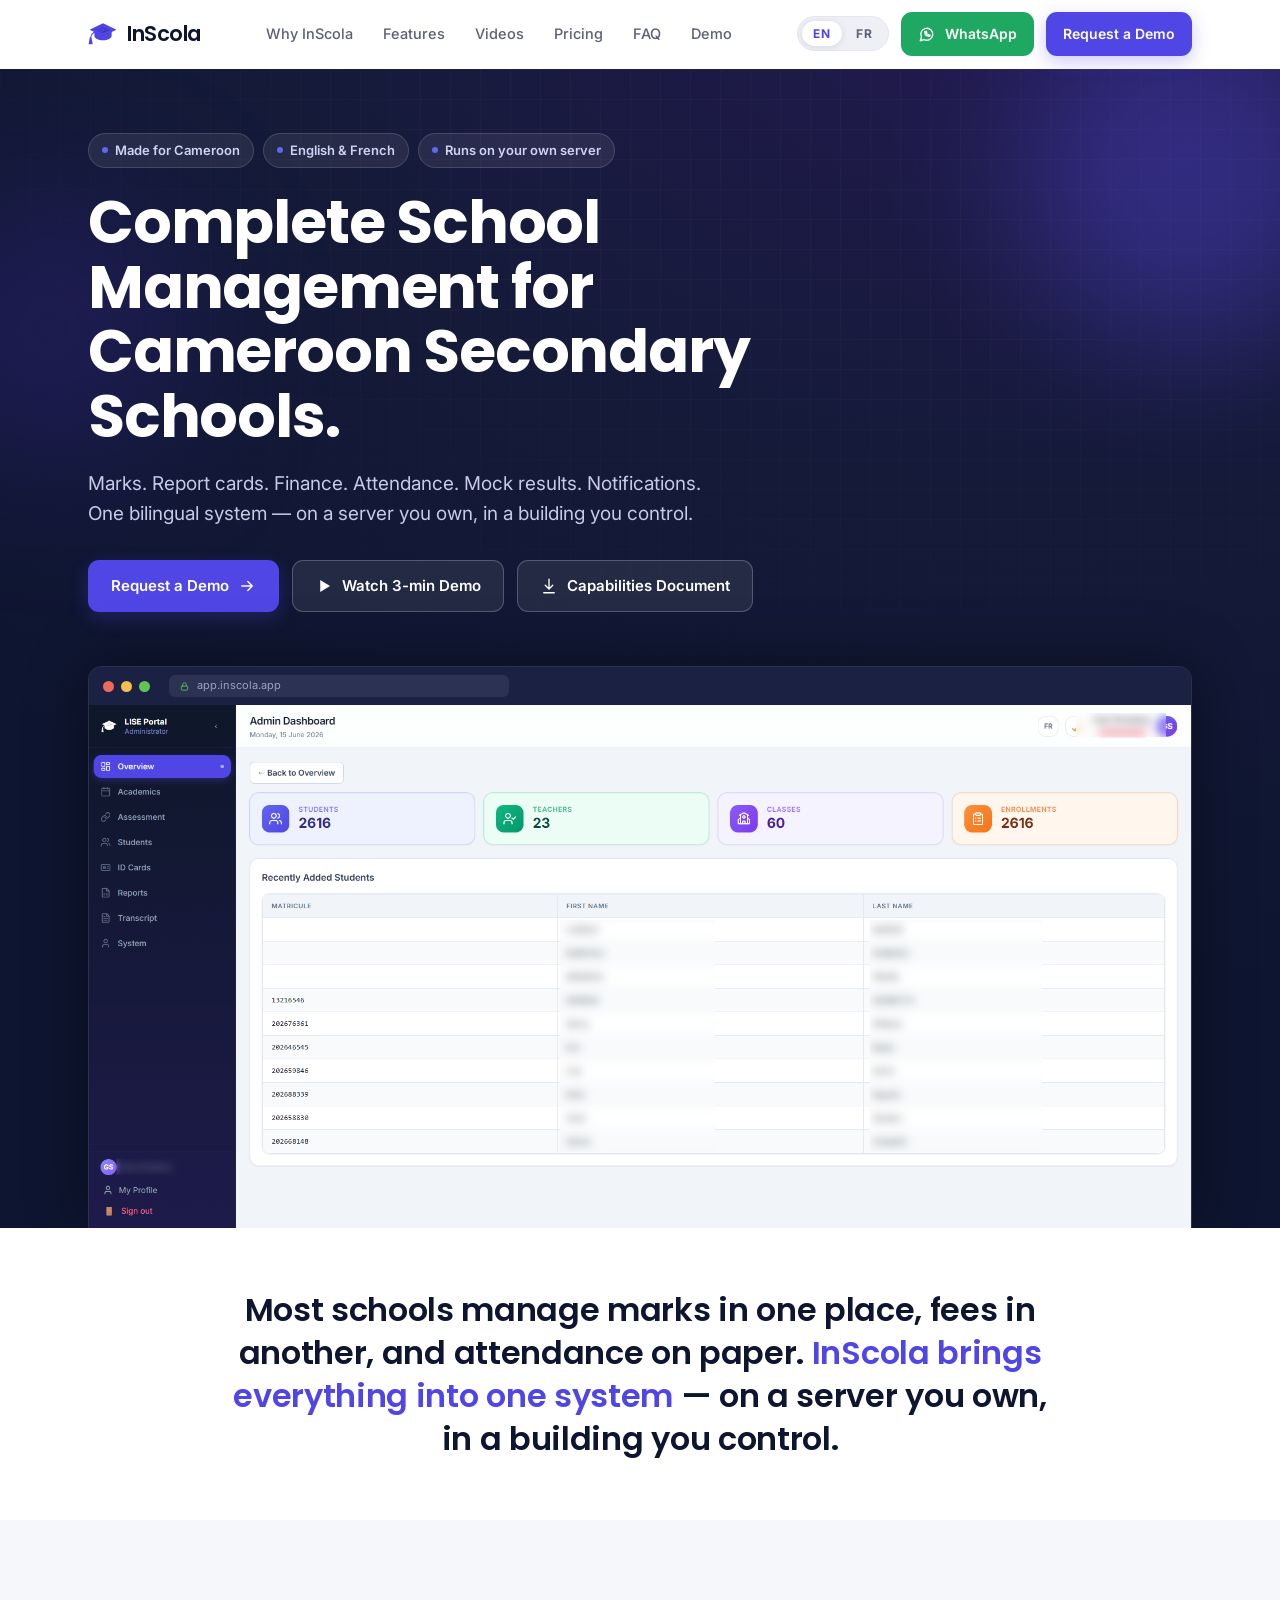
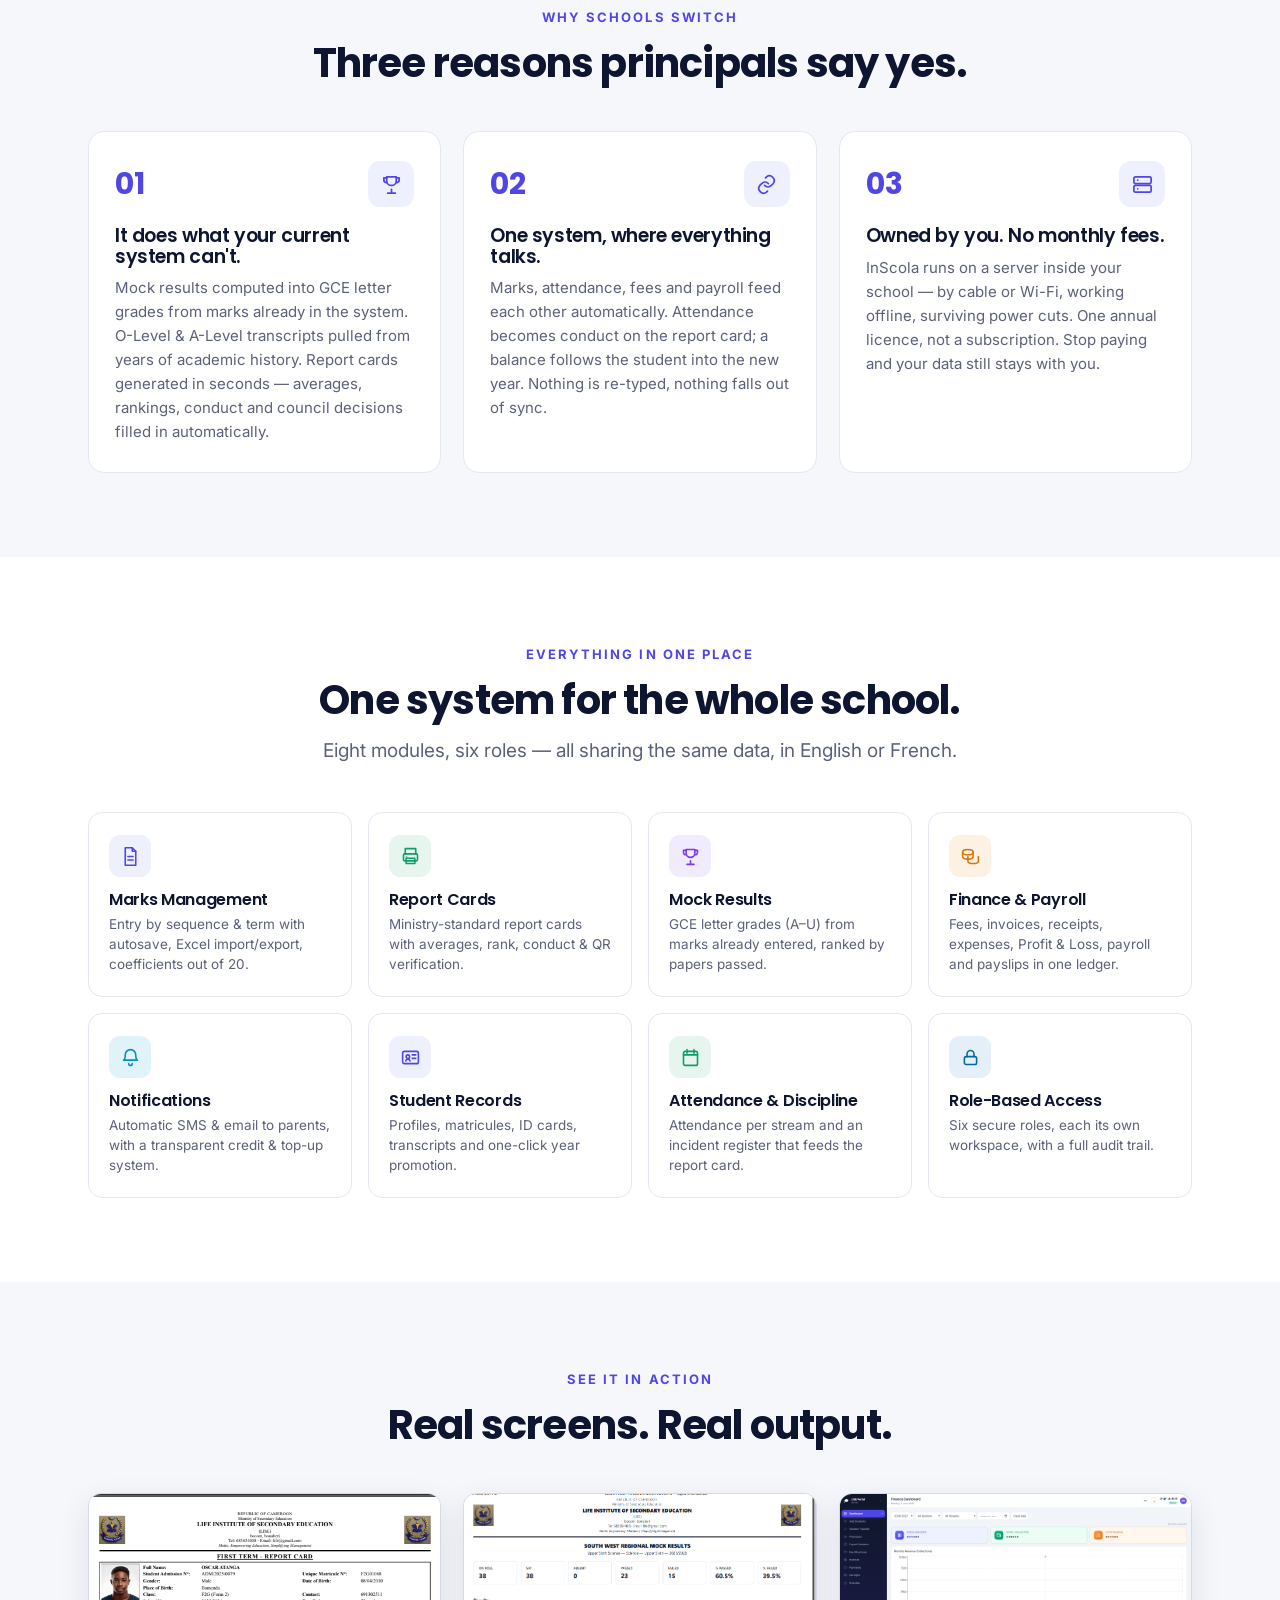
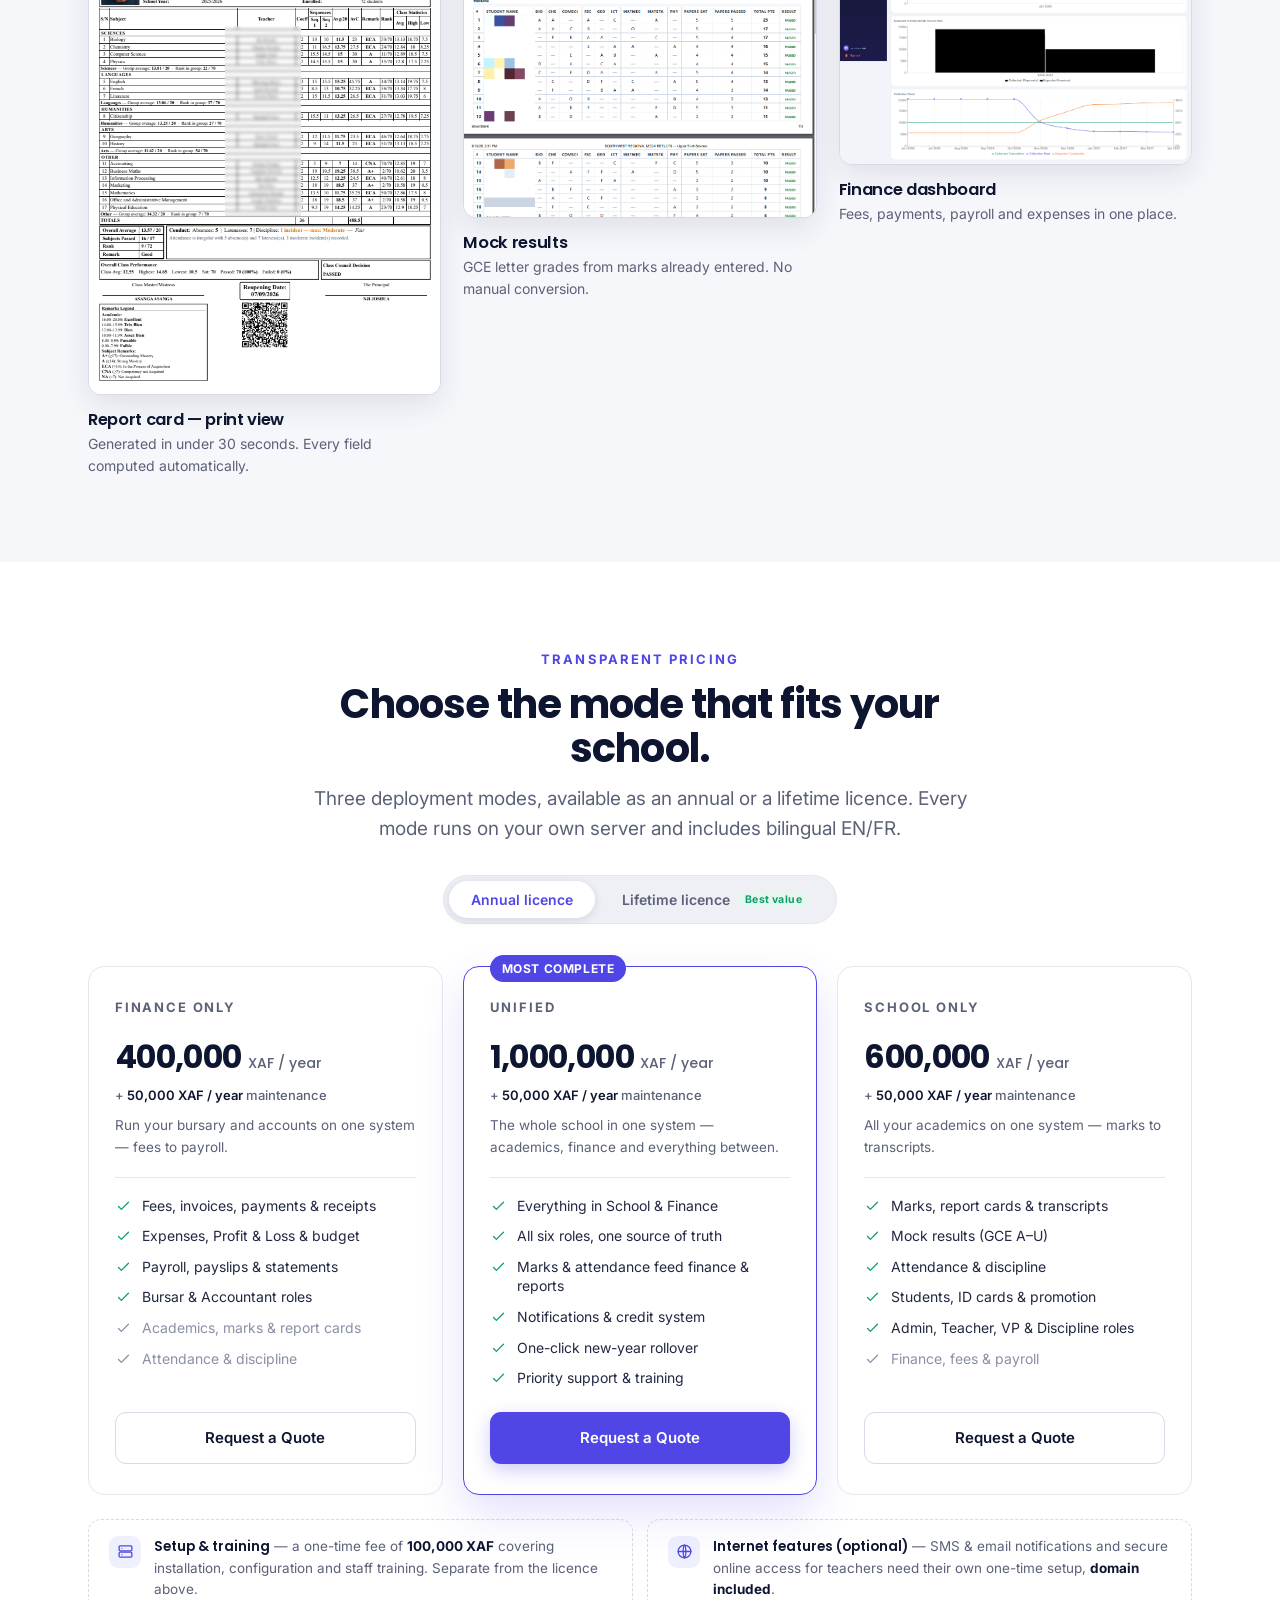
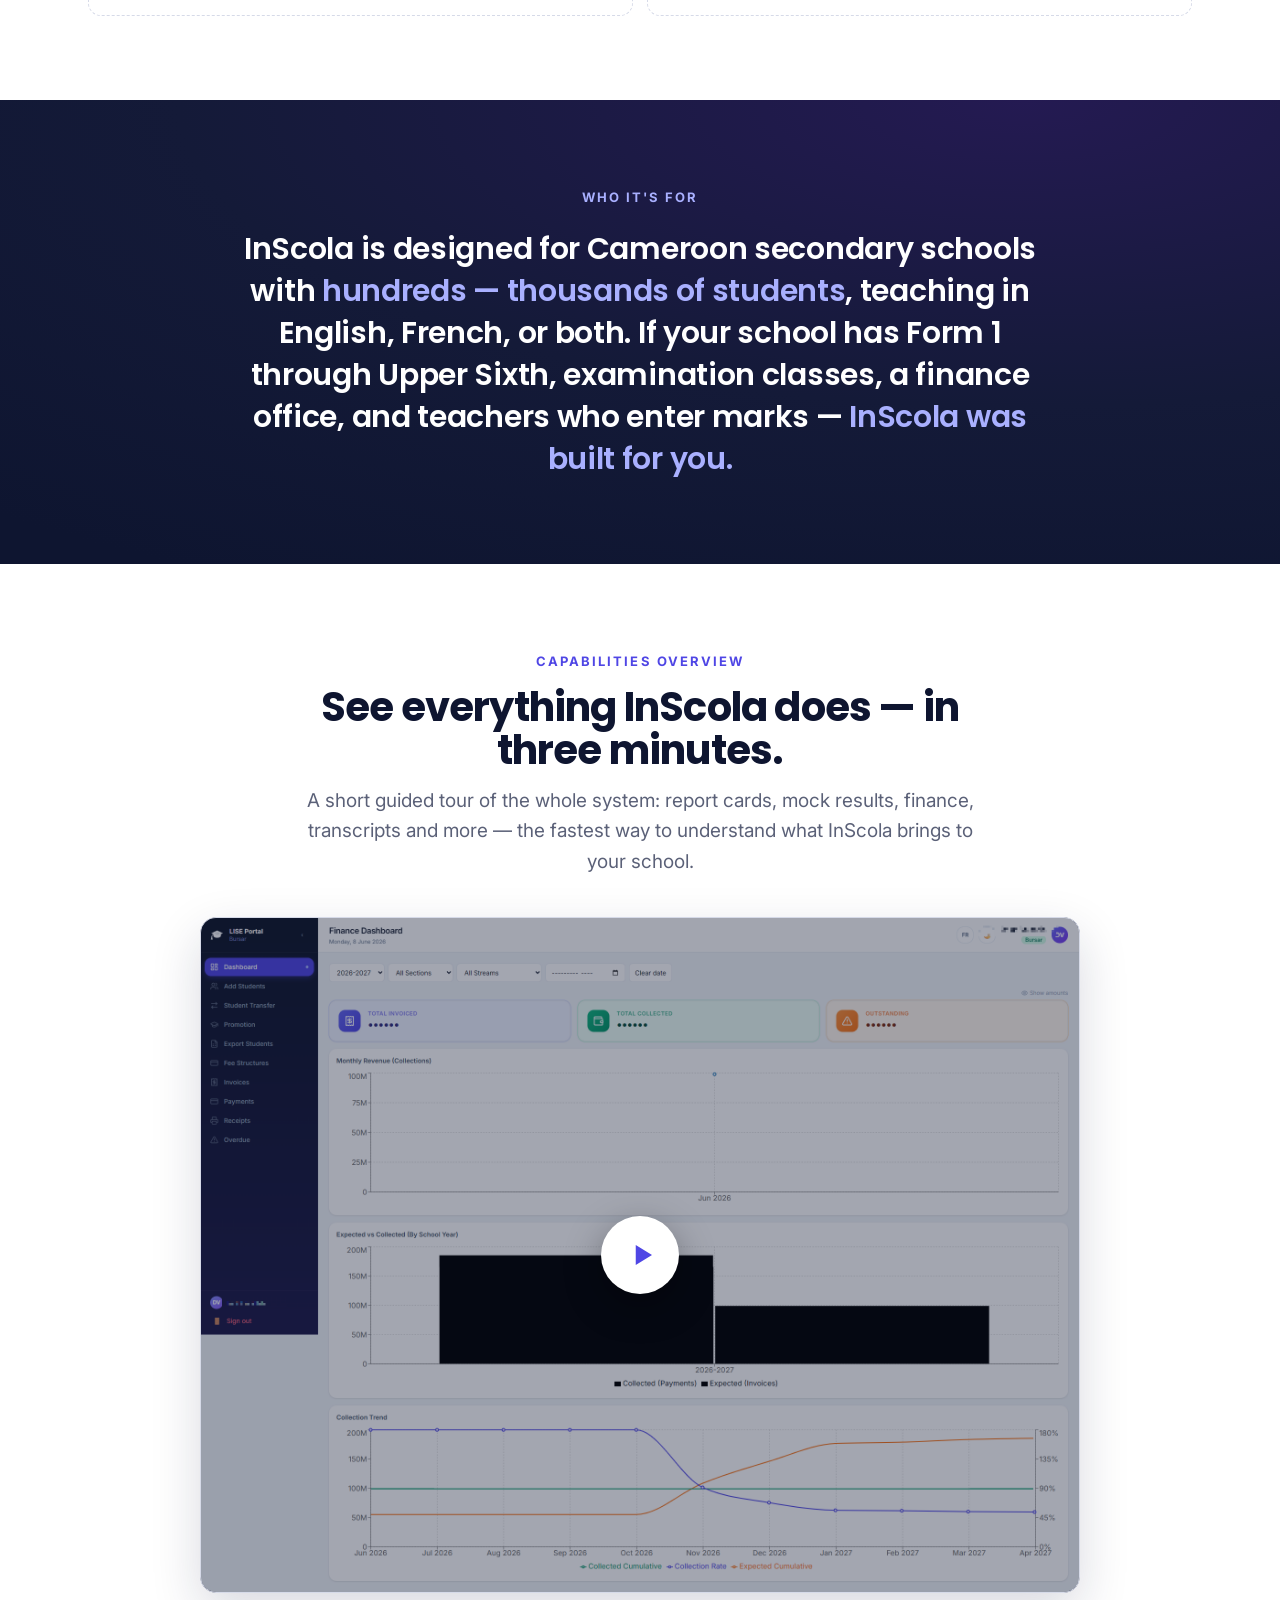
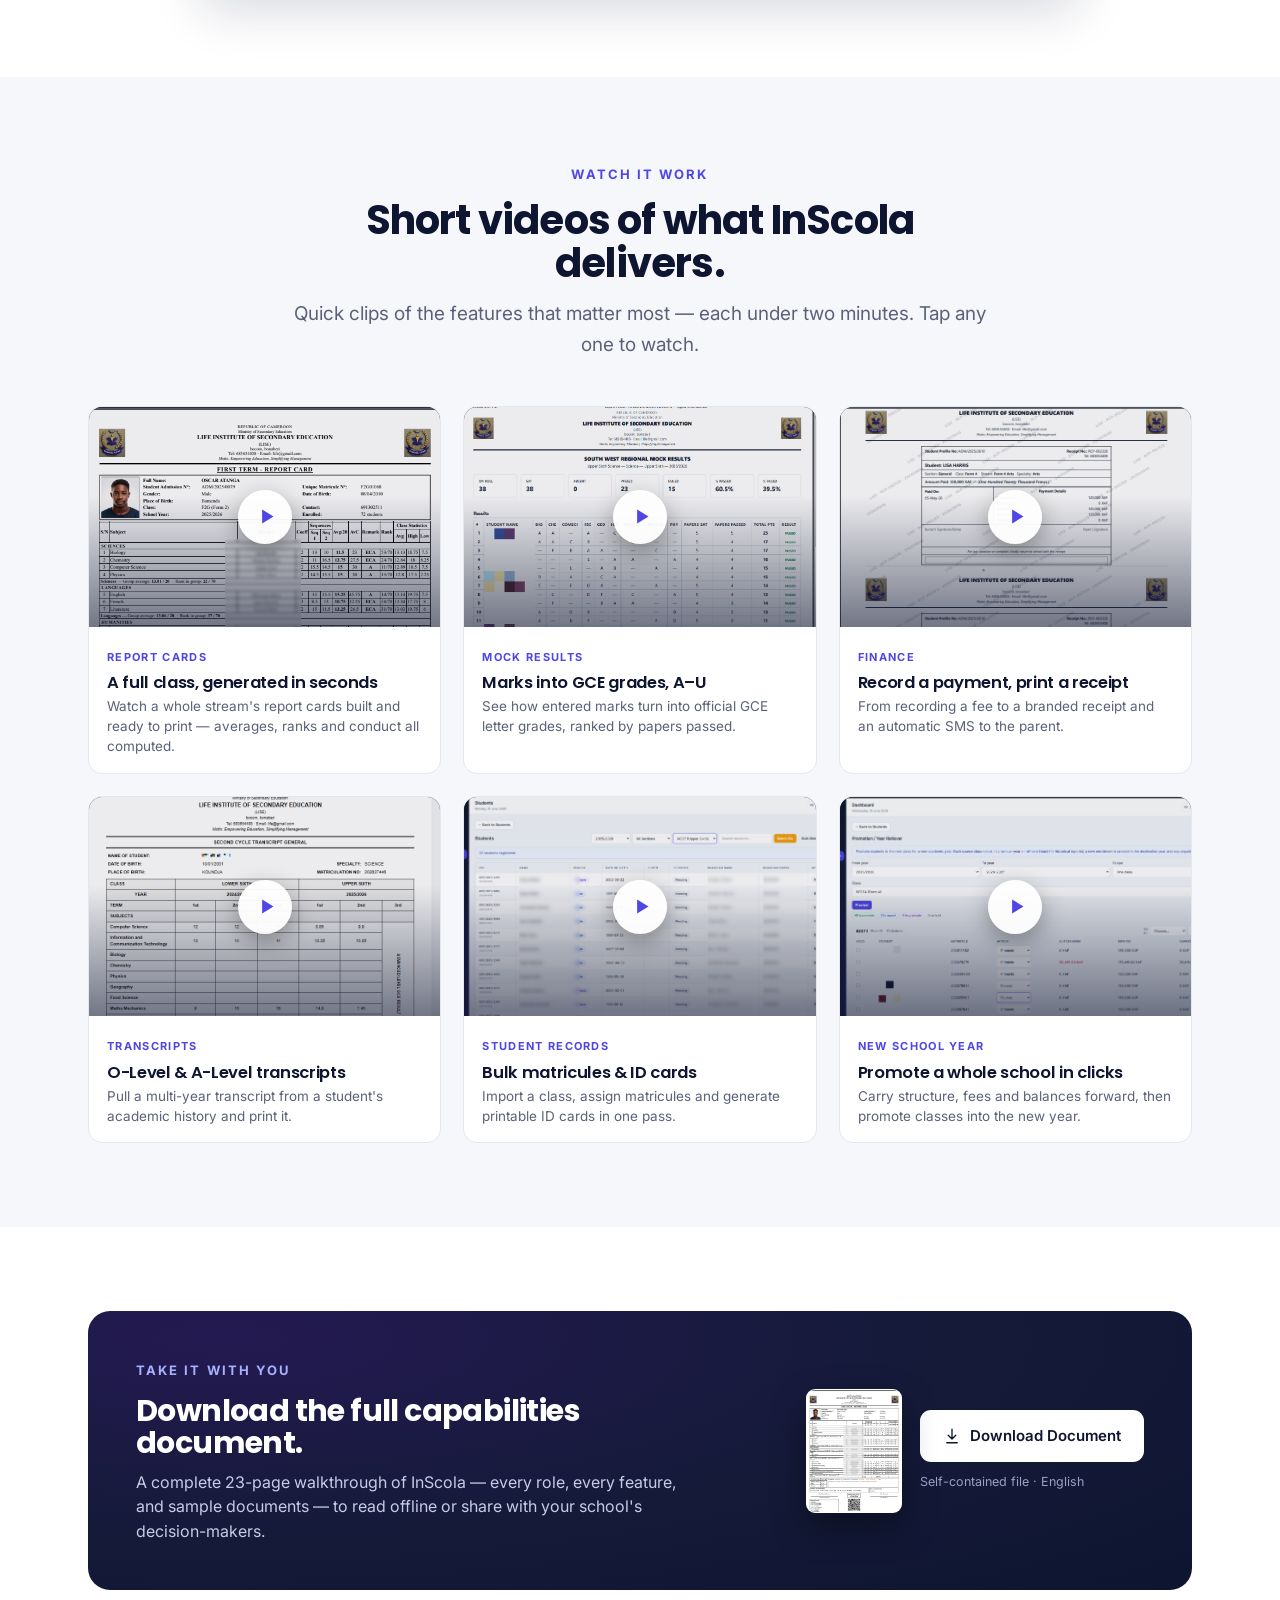
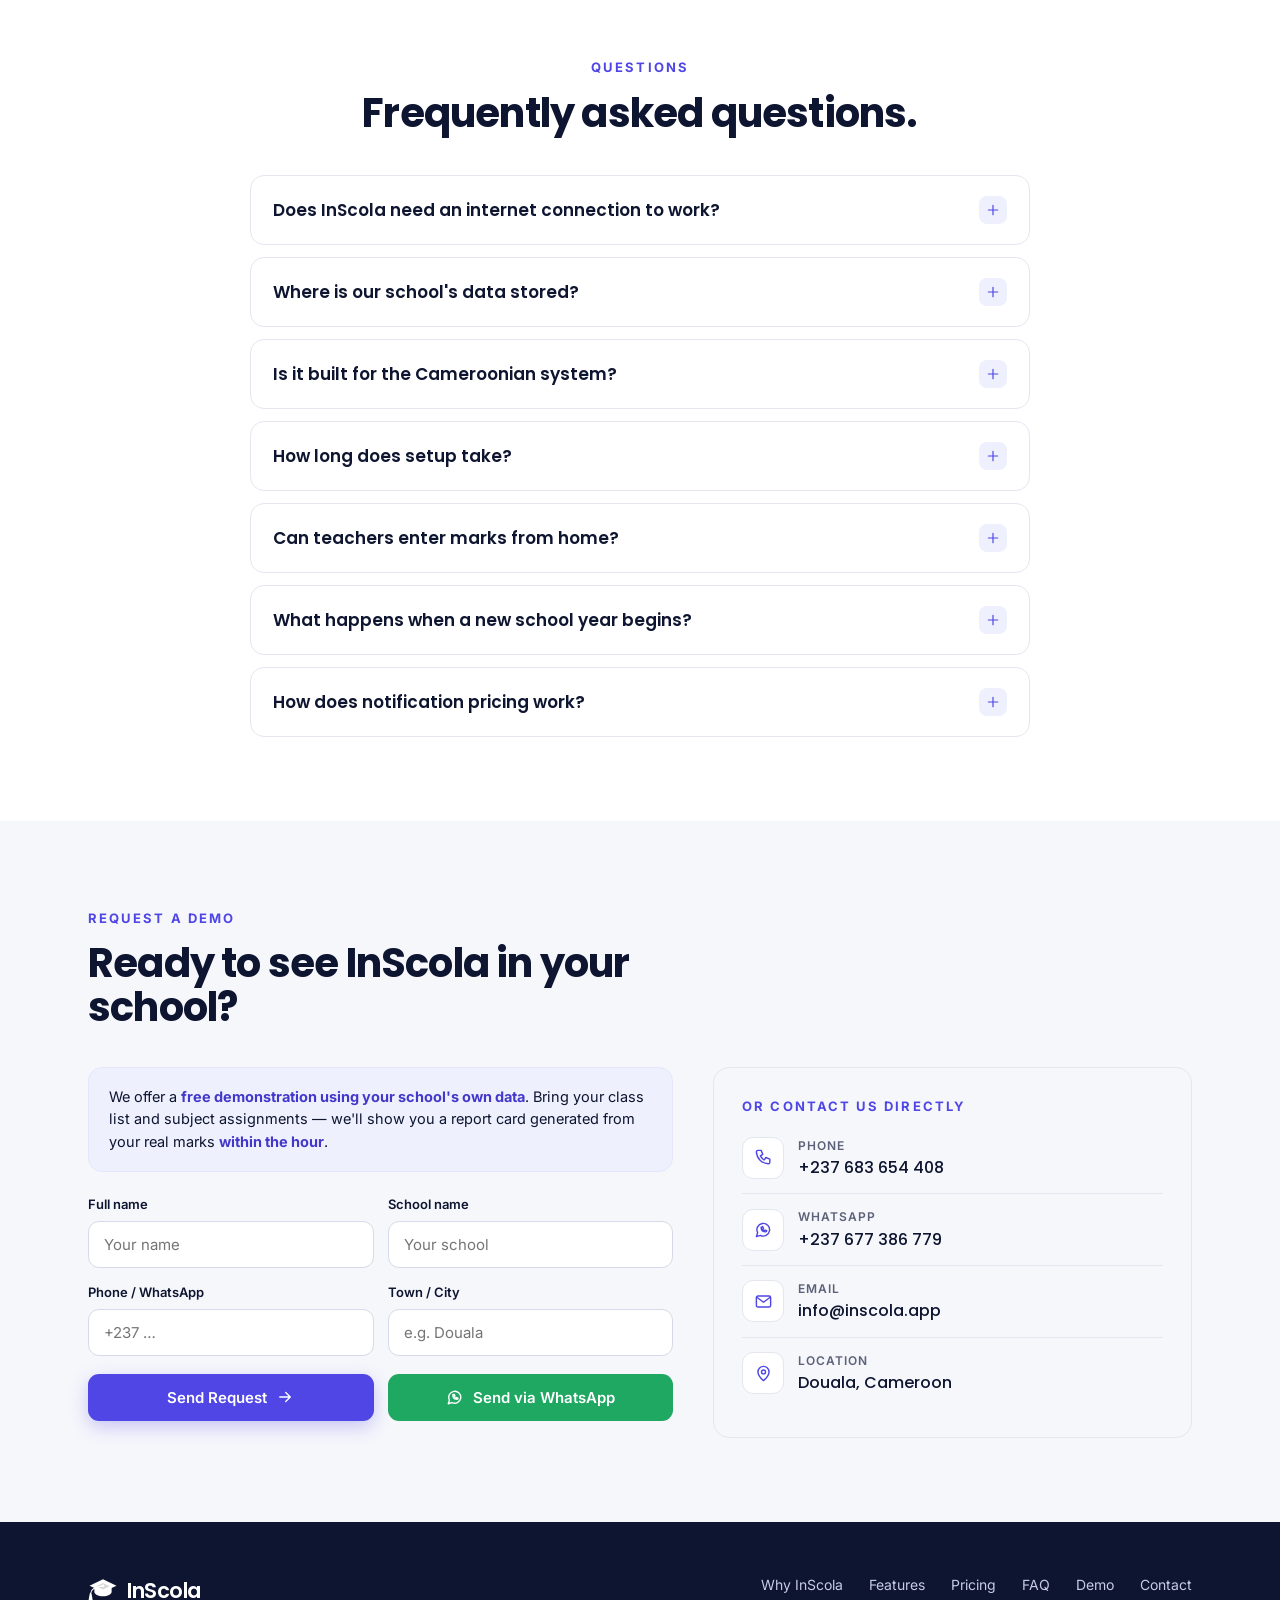
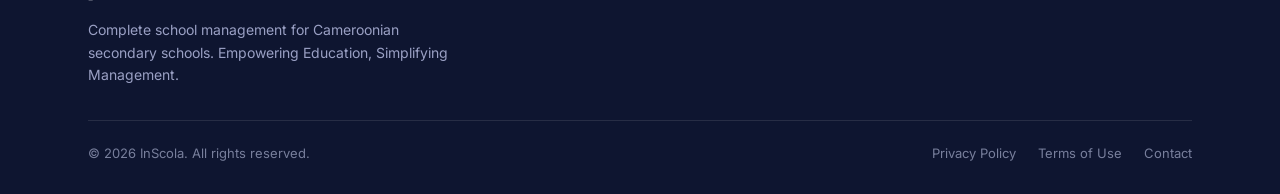
==== index.html @ 4e6aa99d "fix EN capabilities download link to match renamed PDF file Co-Authored-By: Claude Sonnet 4.6 <norep" ====
<!DOCTYPE html>
<html lang="en">
<head>
<meta charset="UTF-8">
<meta name="viewport" content="width=device-width, initial-scale=1.0">
<title>InScola — Complete School Management for Cameroon Secondary Schools</title>
<meta name="description" content="One bilingual system for marks, report cards, mock results, fees, payroll, attendance and parent notifications — running on your own server. Built for Cameroonian secondary schools.">
<link rel="icon" type="image/svg+xml" href="assets/inscola-icon-ink.svg">
<link rel="stylesheet" href="site.css">
</head>
<body>

<!-- icon symbols -->
<svg width="0" height="0" style="position:absolute" aria-hidden="true">
  <symbol id="cap" viewBox="116 46 160 122">
    <path d="M150 86 C150 86 168 98 196 98 C224 98 242 86 242 86 L242 116 C242 130 222 140 196 140 C170 140 150 130 150 116 Z" fill="currentColor"></path>
    <path d="M196 50 L268 84 L196 118 L124 84 Z" fill="currentColor"></path>
    <path d="M196 70 L232 87 L196 104 L160 87 Z" fill="#000" opacity=".15"></path>
    <circle cx="196" cy="84" r="7" fill="currentColor"></circle>
    <path d="M196 84 C150 96 132 100 130 126" fill="none" stroke="currentColor" stroke-width="6" stroke-linecap="round"></path>
    <circle cx="130" cy="130" r="6" fill="currentColor"></circle>
    <path d="M124 134 L136 134 L141 162 L119 162 Z" fill="currentColor"></path>
  </symbol>
  <g>
    <symbol id="i-doc" viewBox="0 0 24 24" fill="none" stroke="currentColor" stroke-width="1.8" stroke-linecap="round" stroke-linejoin="round"><path d="M6 2h8l4 4v16H6z"/><path d="M14 2v4h4"/><path d="M9 12h6M9 16h6"/></symbol>
    <symbol id="i-server" viewBox="0 0 24 24" fill="none" stroke="currentColor" stroke-width="1.8" stroke-linecap="round" stroke-linejoin="round"><rect x="3" y="4" width="18" height="7" rx="1.5"/><rect x="3" y="13" width="18" height="7" rx="1.5"/><path d="M7 7.5h.01M7 16.5h.01"/></symbol>
    <symbol id="i-shield" viewBox="0 0 24 24" fill="none" stroke="currentColor" stroke-width="1.8" stroke-linecap="round" stroke-linejoin="round"><path d="M12 3 5 6v6c0 4 3 6.5 7 9 4-2.5 7-5 7-9V6z"/><path d="M9 12l2 2 4-4"/></symbol>
    <symbol id="i-users" viewBox="0 0 24 24" fill="none" stroke="currentColor" stroke-width="1.8" stroke-linecap="round" stroke-linejoin="round"><circle cx="9" cy="8" r="3"/><path d="M3 20c0-3 2.5-5 6-5s6 2 6 5"/><path d="M16 6a3 3 0 0 1 0 6M21 20c0-2.5-1.5-4.2-4-4.8"/></symbol>
    <symbol id="i-chart" viewBox="0 0 24 24" fill="none" stroke="currentColor" stroke-width="1.8" stroke-linecap="round" stroke-linejoin="round"><path d="M4 20V4M4 20h16"/><rect x="7" y="11" width="3" height="6"/><rect x="12" y="7" width="3" height="10"/><rect x="17" y="13" width="3" height="4"/></symbol>
    <symbol id="i-coins" viewBox="0 0 24 24" fill="none" stroke="currentColor" stroke-width="1.8" stroke-linecap="round" stroke-linejoin="round"><ellipse cx="9" cy="7" rx="6" ry="3"/><path d="M3 7v5c0 1.7 2.7 3 6 3s6-1.3 6-3V7"/><path d="M9 12v5c0 1.7 2.7 3 6 3s6-1.3 6-3v-5"/></symbol>
    <symbol id="i-id" viewBox="0 0 24 24" fill="none" stroke="currentColor" stroke-width="1.8" stroke-linecap="round" stroke-linejoin="round"><rect x="3" y="5" width="18" height="14" rx="2"/><circle cx="9" cy="11" r="2"/><path d="M6.5 16c.5-1.5 1.5-2 2.5-2s2 .5 2.5 2M14 9h4M14 13h4"/></symbol>
    <symbol id="i-printer" viewBox="0 0 24 24" fill="none" stroke="currentColor" stroke-width="1.8" stroke-linecap="round" stroke-linejoin="round"><path d="M6 9V3h12v6"/><rect x="4" y="9" width="16" height="8" rx="1.5"/><rect x="7" y="14" width="10" height="6"/><path d="M7.5 12.5h.01"/></symbol>
    <symbol id="i-globe" viewBox="0 0 24 24" fill="none" stroke="currentColor" stroke-width="1.8" stroke-linecap="round" stroke-linejoin="round"><circle cx="12" cy="12" r="9"/><path d="M3 12h18M12 3c2.5 2.6 2.5 15.4 0 18M12 3c-2.5 2.6-2.5 15.4 0 18"/></symbol>
    <symbol id="i-check" viewBox="0 0 24 24" fill="none" stroke="currentColor" stroke-width="1.8" stroke-linecap="round" stroke-linejoin="round"><path d="M5 12l4 4L19 6"/></symbol>
    <symbol id="i-rank" viewBox="0 0 24 24" fill="none" stroke="currentColor" stroke-width="1.8" stroke-linecap="round" stroke-linejoin="round"><path d="M8 21h8M12 17v4"/><path d="M7 4h10v4a5 5 0 0 1-10 0z"/><path d="M7 5H4v2a3 3 0 0 0 3 3M17 5h3v2a3 3 0 0 1-3 3"/></symbol>
    <symbol id="i-link" viewBox="0 0 24 24" fill="none" stroke="currentColor" stroke-width="1.8" stroke-linecap="round" stroke-linejoin="round"><path d="M10 13a5 5 0 0 0 7 0l2-2a5 5 0 0 0-7-7l-1 1"/><path d="M14 11a5 5 0 0 0-7 0l-2 2a5 5 0 0 0 7 7l1-1"/></symbol>
    <symbol id="i-cal" viewBox="0 0 24 24" fill="none" stroke="currentColor" stroke-width="1.8" stroke-linecap="round" stroke-linejoin="round"><rect x="4" y="5" width="16" height="16" rx="2"/><path d="M4 9h16M8 3v4M16 3v4"/></symbol>
    <symbol id="i-bell" viewBox="0 0 24 24" fill="none" stroke="currentColor" stroke-width="1.8" stroke-linecap="round" stroke-linejoin="round"><path d="M6 9a6 6 0 0 1 12 0c0 5 2 6 2 6H4s2-1 2-6"/><path d="M10 19a2 2 0 0 0 4 0"/></symbol>
    <symbol id="i-lock" viewBox="0 0 24 24" fill="none" stroke="currentColor" stroke-width="1.8" stroke-linecap="round" stroke-linejoin="round"><rect x="5" y="11" width="14" height="9" rx="2"/><path d="M8 11V8a4 4 0 0 1 8 0v3"/></symbol>
    <symbol id="i-mail" viewBox="0 0 24 24" fill="none" stroke="currentColor" stroke-width="1.8" stroke-linecap="round" stroke-linejoin="round"><rect x="3" y="5" width="18" height="14" rx="2"/><path d="M4 7l8 6 8-6"/></symbol>
    <symbol id="i-phone" viewBox="0 0 24 24" fill="none" stroke="currentColor" stroke-width="1.8" stroke-linecap="round" stroke-linejoin="round"><path d="M5 3h4l2 5-3 2a12 12 0 0 0 5 5l2-3 5 2v4a2 2 0 0 1-2 2A16 16 0 0 1 3 5a2 2 0 0 1 2-2z"/></symbol>
    <symbol id="i-wa" viewBox="0 0 24 24" fill="none" stroke="currentColor" stroke-width="1.8" stroke-linecap="round" stroke-linejoin="round"><path d="M3 21l1.6-5A8 8 0 1 1 8 19.4z"/><path d="M9 9c0 4 2 6 6 6 .6 0 1-.8 1-1.4l-2-.9-1 1a5 5 0 0 1-2-2l1-1-.9-2C10.8 8 10 8.4 10 9"/></symbol>
    <symbol id="i-pin" viewBox="0 0 24 24" fill="none" stroke="currentColor" stroke-width="1.8" stroke-linecap="round" stroke-linejoin="round"><path d="M12 21s7-6 7-11a7 7 0 0 0-14 0c0 5 7 11 7 11z"/><circle cx="12" cy="10" r="2.5"/></symbol>
    <symbol id="i-play" viewBox="0 0 24 24"><path d="M7 4v16l13-8z" fill="currentColor" stroke="none"/></symbol>
    <symbol id="i-arrow" viewBox="0 0 24 24" fill="none" stroke="currentColor" stroke-width="1.8" stroke-linecap="round" stroke-linejoin="round"><path d="M5 12h14M13 6l6 6-6 6"/></symbol>
    <symbol id="i-plus" viewBox="0 0 24 24" fill="none" stroke="currentColor" stroke-width="1.8" stroke-linecap="round" stroke-linejoin="round"><path d="M12 5v14M5 12h14"/></symbol>
    <symbol id="i-dl" viewBox="0 0 24 24" fill="none" stroke="currentColor" stroke-width="1.8" stroke-linecap="round" stroke-linejoin="round"><path d="M12 3v12M7 11l5 5 5-5M5 21h14"/></symbol>
    <symbol id="i-wifi" viewBox="0 0 24 24" fill="none" stroke="currentColor" stroke-width="1.8" stroke-linecap="round" stroke-linejoin="round"><path d="M5 12a11 11 0 0 1 14 0M8.5 15.5a6 6 0 0 1 7 0M2 8.5a16 16 0 0 1 20 0"/><path d="M12 19h.01"/></symbol>
    <symbol id="i-refresh" viewBox="0 0 24 24" fill="none" stroke="currentColor" stroke-width="1.8" stroke-linecap="round" stroke-linejoin="round"><path d="M20 11a8 8 0 0 0-14-4l-2 2M4 13a8 8 0 0 0 14 4l2-2"/><path d="M4 5v4h4M20 19v-4h-4"/></symbol>
  </g>
</svg>

<!-- ============ HEADER ============ -->
<header class="hdr" id="hdr">
  <div class="wrap">
    <a class="brand" href="#top"><svg><use href="#cap"></use></svg><b>InScola</b></a>
    <nav class="nav">
      <a href="#benefits" data-i18n="nav.why">Why InScola</a>
      <a href="#features" data-i18n="nav.features">Features</a>
      <a href="#deliverables" data-i18n="nav.videos">Videos</a>
      <a href="#pricing" data-i18n="nav.pricing">Pricing</a>
      <a href="#faq" data-i18n="nav.faq">FAQ</a>
      <a href="#demo" data-i18n="nav.demo">Demo</a>
    </nav>
    <div class="hdr-cta">
      <div class="lang-sw">
        <button type="button" data-lang="en" class="active">EN</button>
        <button type="button" data-lang="fr">FR</button>
      </div>
      <a class="btn btn-wa btn-sm" href="https://wa.me/237677386779" target="_blank" rel="noopener" data-field="whatsapp-link"><svg><use href="#i-wa"></use></svg><span data-i18n="hdr.wa">WhatsApp</span></a>
      <a class="btn btn-primary btn-sm" href="#contact" data-i18n="hdr.demo">Request a Demo</a>
    </div>
  </div>
</header>

<!-- ============ HERO ============ -->
<section class="hero" id="top">
  <div class="hero-bg"></div>
  <div class="hero-tex"></div>
  <div class="glow" style="width:340px;height:340px;background:#5b4ff0;opacity:.34;right:-80px;top:-60px;"></div>
  <div class="glow" style="width:280px;height:280px;background:#2a2170;opacity:.5;left:-90px;top:120px;"></div>
  <div class="wrap">
    <div class="hero-copy reveal">
      <div class="pills" style="margin-bottom:22px;">
        <span class="pill"><span class="dot"></span><span data-i18n="hero.pill1">Made for Cameroon</span></span>
        <span class="pill"><span class="dot"></span><span data-i18n="hero.pill2">English &amp; French</span></span>
        <span class="pill"><span class="dot"></span><span data-i18n="hero.pill3">Runs on your own server</span></span>
      </div>
      <h1 class="h-hero" style="color:#fff;" data-i18n="hero.h1">Complete School Management for Cameroon Secondary Schools.</h1>
      <p class="lead light" style="margin-top:20px;max-width:620px;" data-i18n="hero.lead">Marks. Report cards. Finance. Attendance. Mock results. Notifications. One bilingual system — on a server you own, in a building you control.</p>
      <div class="hero-actions" style="margin-top:30px;">
        <a class="btn btn-primary" href="#contact"><span data-i18n="hero.cta_demo">Request a Demo</span><svg><use href="#i-arrow"></use></svg></a>
        <a class="btn btn-ghost" href="#demo"><svg><use href="#i-play"></use></svg><span data-i18n="hero.cta_watch">Watch 3-min Demo</span></a>
        <a id="hero-dl-btn" class="btn btn-ghost" href="downloads/InscolaCapabilities.pdf" download="InscolaCapabilities.pdf"><svg><use href="#i-dl"></use></svg><span data-i18n="hero.cta_dl">Capabilities Document</span></a>
      </div>
    </div>
    <div class="browser reveal" style="margin-top:54px;">
      <div class="browser__bar"><i></i><i></i><i></i>
        <div class="browser__url"><svg style="color:#61c454"><use href="#i-lock"></use></svg>app.inscola.app</div>
      </div>
      <img src="shots/admin-dashboard.png" alt="InScola admin dashboard">
    </div>
  </div>
</section>

<!-- ============ PROBLEM ============ -->
<section class="sec-sm">
  <div class="wrap center">
    <p class="problem reveal mx-auto" style="max-width:840px;" data-i18n-html="prob">Most schools manage marks in one place, fees in another, and attendance on paper. <em>InScola brings everything into one system</em> — on a server you own, in a building you control.</p>
  </div>
</section>

<!-- ============ BENEFITS ============ -->
<section class="sec bg-soft" id="benefits">
  <div class="wrap">
    <div class="center reveal" style="max-width:680px;margin:0 auto 46px;">
      <span class="eyebrow" data-i18n="ben.eyebrow">Why schools switch</span>
      <h2 class="h2" style="margin-top:12px;" data-i18n="ben.h2">Three reasons principals say yes.</h2>
    </div>
    <div class="benefits">
      <div class="bcard reveal">
        <div class="top"><span class="num">01</span><span class="ic"><svg><use href="#i-rank"></use></svg></span></div>
        <h3 data-i18n="ben.1.h3">It does what your current system can't.</h3>
        <p data-i18n="ben.1.p">Mock results computed into GCE letter grades from marks already in the system. O-Level &amp; A-Level transcripts pulled from years of academic history. Report cards generated in seconds — averages, rankings, conduct and council decisions filled in automatically.</p>
      </div>
      <div class="bcard reveal">
        <div class="top"><span class="num">02</span><span class="ic"><svg><use href="#i-link"></use></svg></span></div>
        <h3 data-i18n="ben.2.h3">One system, where everything talks.</h3>
        <p data-i18n="ben.2.p">Marks, attendance, fees and payroll feed each other automatically. Attendance becomes conduct on the report card; a balance follows the student into the new year. Nothing is re-typed, nothing falls out of sync.</p>
      </div>
      <div class="bcard reveal">
        <div class="top"><span class="num">03</span><span class="ic"><svg><use href="#i-server"></use></svg></span></div>
        <h3 data-i18n="ben.3.h3">Owned by you. No monthly fees.</h3>
        <p data-i18n="ben.3.p">InScola runs on a server inside your school — by cable or Wi-Fi, working offline, surviving power cuts. One annual licence, not a subscription. Stop paying and your data still stays with you.</p>
      </div>
    </div>
  </div>
</section>

<!-- ============ FEATURES ============ -->
<section class="sec" id="features">
  <div class="wrap">
    <div class="center reveal" style="max-width:680px;margin:0 auto 46px;">
      <span class="eyebrow" data-i18n="feat.eyebrow">Everything in one place</span>
      <h2 class="h2" style="margin-top:12px;" data-i18n="feat.h2">One system for the whole school.</h2>
      <p class="lead" style="margin-top:14px;" data-i18n="feat.lead">Eight modules, six roles — all sharing the same data, in English or French.</p>
    </div>
    <div class="fgrid">
      <div class="fcard reveal"><div class="ic bg-indigo t-indigo"><svg><use href="#i-doc"></use></svg></div><h4 data-i18n="feat.1.h4">Marks Management</h4><p data-i18n="feat.1.p">Entry by sequence &amp; term with autosave, Excel import/export, coefficients out of 20.</p></div>
      <div class="fcard reveal"><div class="ic bg-emerald t-emerald"><svg><use href="#i-printer"></use></svg></div><h4 data-i18n="feat.2.h4">Report Cards</h4><p data-i18n="feat.2.p">Ministry-standard report cards with averages, rank, conduct &amp; QR verification.</p></div>
      <div class="fcard reveal"><div class="ic bg-violet t-violet"><svg><use href="#i-rank"></use></svg></div><h4 data-i18n="feat.3.h4">Mock Results</h4><p data-i18n="feat.3.p">GCE letter grades (A–U) from marks already entered, ranked by papers passed.</p></div>
      <div class="fcard reveal"><div class="ic bg-amber t-amber"><svg><use href="#i-coins"></use></svg></div><h4 data-i18n="feat.4.h4">Finance &amp; Payroll</h4><p data-i18n="feat.4.p">Fees, invoices, receipts, expenses, Profit &amp; Loss, payroll and payslips in one ledger.</p></div>
      <div class="fcard reveal"><div class="ic bg-disc t-disc"><svg><use href="#i-bell"></use></svg></div><h4 data-i18n="feat.5.h4">Notifications</h4><p data-i18n="feat.5.p">Automatic SMS &amp; email to parents, with a transparent credit &amp; top-up system.</p></div>
      <div class="fcard reveal"><div class="ic bg-indigo t-indigo"><svg><use href="#i-id"></use></svg></div><h4 data-i18n="feat.6.h4">Student Records</h4><p data-i18n="feat.6.p">Profiles, matricules, ID cards, transcripts and one-click year promotion.</p></div>
      <div class="fcard reveal"><div class="ic bg-emerald t-emerald"><svg><use href="#i-cal"></use></svg></div><h4 data-i18n="feat.7.h4">Attendance &amp; Discipline</h4><p data-i18n="feat.7.p">Attendance per stream and an incident register that feeds the report card.</p></div>
      <div class="fcard reveal"><div class="ic bg-acct t-acct"><svg><use href="#i-lock"></use></svg></div><h4 data-i18n="feat.8.h4">Role-Based Access</h4><p data-i18n="feat.8.p">Six secure roles, each its own workspace, with a full audit trail.</p></div>
    </div>
  </div>
</section>

<!-- ============ SCREENSHOTS ============ -->
<section class="sec bg-soft">
  <div class="wrap">
    <div class="center reveal" style="max-width:680px;margin:0 auto 46px;">
      <span class="eyebrow" data-i18n="shot.eyebrow">See it in action</span>
      <h2 class="h2" style="margin-top:12px;" data-i18n="shot.h2">Real screens. Real output.</h2>
    </div>
    <div class="shotrow">
      <div class="shotcard reveal">
        <div class="frame docshot"><img src="shots/sample-report-card.png" alt="Generated report card"></div>
        <h4 data-i18n="shot.1.h4">Report card — print view</h4>
        <p data-i18n="shot.1.p">Generated in under 30 seconds. Every field computed automatically.</p>
      </div>
      <div class="shotcard reveal">
        <div class="frame"><img src="shots/admin-mock-results.png" alt="Mock results"></div>
        <h4 data-i18n="shot.2.h4">Mock results</h4>
        <p data-i18n="shot.2.p">GCE letter grades from marks already entered. No manual conversion.</p>
      </div>
      <div class="shotcard reveal">
        <div class="frame"><img src="shots/finance-dashboard.png" alt="Finance dashboard"></div>
        <h4 data-i18n="shot.3.h4">Finance dashboard</h4>
        <p data-i18n="shot.3.p">Fees, payments, payroll and expenses in one place.</p>
      </div>
    </div>
  </div>
</section>

<!-- ============ PRICING ============ -->
<section class="sec" id="pricing">
  <div class="wrap">
    <div class="center reveal" style="max-width:680px;margin:0 auto 30px;">
      <span class="eyebrow" data-i18n="price.eyebrow">Transparent pricing</span>
      <h2 class="h2" style="margin-top:12px;" data-i18n="price.h2">Choose the mode that fits your school.</h2>
      <p class="lead" style="margin-top:14px;" data-i18n="price.lead">Three deployment modes, available as an annual or a lifetime licence. Every mode runs on your own server and includes bilingual EN/FR.</p>
    </div>
    <div class="center reveal" style="margin-bottom:42px;">
      <div class="billing" id="billing" role="tablist">
        <button type="button" data-mode="annual" class="active"><span data-i18n="price.annual">Annual licence</span></button>
        <button type="button" data-mode="life"><span data-i18n="price.life">Lifetime licence</span> <span class="save" data-i18n="price.save">Best value</span></button>
      </div>
    </div>
    <div class="prices">
      <div class="price reveal">
        <span class="pname" data-i18n="plan.fo.name">Finance Only</span>
        <div class="amt" data-annual="400,000" data-life="2,000,000"><span class="num">400,000</span> <span class="per" data-i18n="price.per_year">XAF / year</span></div>
        <div class="maint" data-i18n-html="plan.fo.maint">+ <b>50,000 XAF / year</b> maintenance</div>
        <p class="pdesc" style="margin-top:10px;" data-i18n="plan.fo.desc">Run your bursary and accounts on one system — fees to payroll.</p>
        <ul>
          <li><svg><use href="#i-check"></use></svg><span data-i18n="plan.fo.li1">Fees, invoices, payments &amp; receipts</span></li>
          <li><svg><use href="#i-check"></use></svg><span data-i18n="plan.fo.li2">Expenses, Profit &amp; Loss &amp; budget</span></li>
          <li><svg><use href="#i-check"></use></svg><span data-i18n="plan.fo.li3">Payroll, payslips &amp; statements</span></li>
          <li><svg><use href="#i-check"></use></svg><span data-i18n="plan.fo.li4">Bursar &amp; Accountant roles</span></li>
          <li class="off"><svg><use href="#i-check"></use></svg><span data-i18n="plan.fo.li5">Academics, marks &amp; report cards</span></li>
          <li class="off"><svg><use href="#i-check"></use></svg><span data-i18n="plan.fo.li6">Attendance &amp; discipline</span></li>
        </ul>
        <a class="btn btn-light" href="#contact" data-i18n="plan.fo.cta">Request a Quote</a>
      </div>
      <div class="price feat reveal">
        <span class="tag" data-i18n="plan.un.tag">Most complete</span>
        <span class="pname" data-i18n="plan.un.name">Unified</span>
        <div class="amt" data-annual="1,000,000" data-life="5,000,000"><span class="num">1,000,000</span> <span class="per" data-i18n="price.per_year">XAF / year</span></div>
        <div class="maint" data-i18n-html="plan.un.maint">+ <b>50,000 XAF / year</b> maintenance</div>
        <p class="pdesc" style="margin-top:10px;" data-i18n="plan.un.desc">The whole school in one system — academics, finance and everything between.</p>
        <ul>
          <li><svg><use href="#i-check"></use></svg><span data-i18n="plan.un.li1">Everything in School &amp; Finance</span></li>
          <li><svg><use href="#i-check"></use></svg><span data-i18n="plan.un.li2">All six roles, one source of truth</span></li>
          <li><svg><use href="#i-check"></use></svg><span data-i18n="plan.un.li3">Marks &amp; attendance feed finance &amp; reports</span></li>
          <li><svg><use href="#i-check"></use></svg><span data-i18n="plan.un.li4">Notifications &amp; credit system</span></li>
          <li><svg><use href="#i-check"></use></svg><span data-i18n="plan.un.li5">One-click new-year rollover</span></li>
          <li><svg><use href="#i-check"></use></svg><span data-i18n="plan.un.li6">Priority support &amp; training</span></li>
        </ul>
        <a class="btn btn-primary" href="#contact" data-i18n="plan.un.cta">Request a Quote</a>
      </div>
      <div class="price reveal">
        <span class="pname" data-i18n="plan.so.name">School Only</span>
        <div class="amt" data-annual="600,000" data-life="3,000,000"><span class="num">600,000</span> <span class="per" data-i18n="price.per_year">XAF / year</span></div>
        <div class="maint" data-i18n-html="plan.so.maint">+ <b>50,000 XAF / year</b> maintenance</div>
        <p class="pdesc" style="margin-top:10px;" data-i18n="plan.so.desc">All your academics on one system — marks to transcripts.</p>
        <ul>
          <li><svg><use href="#i-check"></use></svg><span data-i18n="plan.so.li1">Marks, report cards &amp; transcripts</span></li>
          <li><svg><use href="#i-check"></use></svg><span data-i18n="plan.so.li2">Mock results (GCE A–U)</span></li>
          <li><svg><use href="#i-check"></use></svg><span data-i18n="plan.so.li3">Attendance &amp; discipline</span></li>
          <li><svg><use href="#i-check"></use></svg><span data-i18n="plan.so.li4">Students, ID cards &amp; promotion</span></li>
          <li><svg><use href="#i-check"></use></svg><span data-i18n="plan.so.li5">Admin, Teacher, VP &amp; Discipline roles</span></li>
          <li class="off"><svg><use href="#i-check"></use></svg><span data-i18n="plan.so.li6">Finance, fees &amp; payroll</span></li>
        </ul>
        <a class="btn btn-light" href="#contact" data-i18n="plan.so.cta">Request a Quote</a>
      </div>
    </div>
    <div class="setup-grid reveal">
      <div class="setup-item">
        <span class="si-ic"><svg><use href="#i-server"></use></svg></span>
        <div data-i18n-html="setup.1"><b>Setup &amp; training</b> — a one-time fee of <strong>100,000 XAF</strong> covering installation, configuration and staff training. Separate from the licence above.</div>
      </div>
      <div class="setup-item">
        <span class="si-ic"><svg><use href="#i-globe"></use></svg></span>
        <div data-i18n-html="setup.2"><b>Internet features (optional)</b> — SMS &amp; email notifications and secure online access for teachers need their own one-time setup, <strong>domain included</strong>.</div>
      </div>
    </div>
  </div>
</section>

<!-- ============ WHO IT'S FOR ============ -->
<section class="sec bg-navy">
  <div class="wrap center">
    <div class="who mx-auto reveal">
      <span class="eyebrow light" data-i18n="who.eyebrow">Who it's for</span>
      <p class="big" style="margin-top:18px;" data-i18n-html="who.p">InScola is designed for Cameroon secondary schools with <em>hundreds — thousands of students</em>, teaching in English, French, or both. If your school has Form 1 through Upper Sixth, examination classes, a finance office, and teachers who enter marks — <em>InScola was built for you.</em></p>
    </div>
  </div>
</section>

<!-- ============ DEMO VIDEO ============ -->
<section class="sec" id="demo">
  <div class="wrap">
    <div class="center reveal" style="max-width:680px;margin:0 auto 40px;">
      <span class="eyebrow" data-i18n="demo.eyebrow">Capabilities overview</span>
      <h2 class="h2" style="margin-top:12px;" data-i18n="demo.h2">See everything InScola does — in three minutes.</h2>
      <p class="lead" style="margin-top:14px;" data-i18n="demo.lead">A short guided tour of the whole system: report cards, mock results, finance, transcripts and more — the fastest way to understand what InScola brings to your school.</p>
    </div>
    <div style="max-width:880px;margin:0 auto;">
      <div class="video reveal" id="videoLink" style="display:block;">
        <img src="shots/finance-dashboard.png" alt="InScola demo video">
        <div class="play">
          <span class="pbtn"><svg><use href="#i-play"></use></svg></span>
        </div>
      </div>
    </div>
  </div>
</section>

<!-- ============ DELIVERABLES / VIDEO GALLERY ============ -->
<section class="sec bg-soft" id="deliverables">
  <div class="wrap">
    <div class="center reveal" style="max-width:700px;margin:0 auto 46px;">
      <span class="eyebrow" data-i18n="vg.eyebrow">Watch it work</span>
      <h2 class="h2" style="margin-top:12px;" data-i18n="vg.h2">Short videos of what InScola delivers.</h2>
      <p class="lead" style="margin-top:14px;" data-i18n="vg.lead">Quick clips of the features that matter most — each under two minutes. Tap any one to watch.</p>
    </div>
    <div class="vgrid">
      <div class="vcard reveal" data-video="report-card">
        <span class="vthumb"><img src="shots/sample-report-card.png" alt="Generating a report card">
          <span class="pp"><span><svg><use href="#i-play"></use></svg></span></span></span>
        <span class="vbody"><span class="vtag" data-i18n="vg.1.tag">Report cards</span><h4 data-i18n="vg.1.h4">A full class, generated in seconds</h4><p data-i18n="vg.1.p">Watch a whole stream's report cards built and ready to print — averages, ranks and conduct all computed.</p></span>
      </div>
      <div class="vcard reveal" data-video="mock-results">
        <span class="vthumb"><img src="shots/admin-mock-results.png" alt="Computing GCE mock results">
          <span class="pp"><span><svg><use href="#i-play"></use></svg></span></span></span>
        <span class="vbody"><span class="vtag" data-i18n="vg.2.tag">Mock results</span><h4 data-i18n="vg.2.h4">Marks into GCE grades, A–U</h4><p data-i18n="vg.2.p">See how entered marks turn into official GCE letter grades, ranked by papers passed.</p></span>
      </div>
      <div class="vcard reveal" data-video="fees">
        <span class="vthumb"><img src="shots/bursar-receipts.png" alt="Recording a fee payment">
          <span class="pp"><span><svg><use href="#i-play"></use></svg></span></span></span>
        <span class="vbody"><span class="vtag" data-i18n="vg.3.tag">Finance</span><h4 data-i18n="vg.3.h4">Record a payment, print a receipt</h4><p data-i18n="vg.3.p">From recording a fee to a branded receipt and an automatic SMS to the parent.</p></span>
      </div>
      <div class="vcard reveal" data-video="transcripts">
        <span class="vthumb"><img src="shots/vp-transcript.png" alt="Producing a transcript">
          <span class="pp"><span><svg><use href="#i-play"></use></svg></span></span></span>
        <span class="vbody"><span class="vtag" data-i18n="vg.4.tag">Transcripts</span><h4 data-i18n="vg.4.h4">O-Level &amp; A-Level transcripts</h4><p data-i18n="vg.4.p">Pull a multi-year transcript from a student's academic history and print it.</p></span>
      </div>
      <div class="vcard reveal" data-video="id-cards">
        <span class="vthumb"><img src="shots/admin-students.png" alt="Generating ID cards">
          <span class="pp"><span><svg><use href="#i-play"></use></svg></span></span></span>
        <span class="vbody"><span class="vtag" data-i18n="vg.5.tag">Student records</span><h4 data-i18n="vg.5.h4">Bulk matricules &amp; ID cards</h4><p data-i18n="vg.5.p">Import a class, assign matricules and generate printable ID cards in one pass.</p></span>
      </div>
      <div class="vcard reveal" data-video="new-year">
        <span class="vthumb"><img src="shots/admin-promotion.png" alt="Rolling into a new school year">
          <span class="pp"><span><svg><use href="#i-play"></use></svg></span></span></span>
        <span class="vbody"><span class="vtag" data-i18n="vg.6.tag">New school year</span><h4 data-i18n="vg.6.h4">Promote a whole school in clicks</h4><p data-i18n="vg.6.p">Carry structure, fees and balances forward, then promote classes into the new year.</p></span>
      </div>
    </div>
  </div>
</section>

<!-- ============ DOWNLOAD + FAQ ============ -->
<section class="sec" id="faq">
  <div class="wrap">

    <!-- download band -->
    <div class="dl-band reveal" style="margin-bottom:64px;">
      <div class="dl-copy">
        <span class="eyebrow light" data-i18n="dl.eyebrow">Take it with you</span>
        <h3 style="margin-top:12px;" data-i18n="dl.h3">Download the full capabilities document.</h3>
        <p data-i18n="dl.p">A complete 23-page walkthrough of InScola — every role, every feature, and sample documents — to read offline or share with your school's decision-makers.</p>
      </div>
      <div class="dl-doc">
        <div class="dl-thumb"><img src="shots/sample-report-card.png" alt="Capabilities document"></div>
        <div class="dl-actions">
          <a id="dl-section-btn" class="btn btn-dl" href="downloads/InscolaCapabilities.pdf" download="InscolaCapabilities.pdf"><svg><use href="#i-dl"></use></svg><span data-i18n="dl.btn">Download Document</span></a>
          <span class="dl-meta" data-i18n="dl.meta">Self-contained file · English</span>
        </div>
      </div>
    </div>

    <!-- FAQ -->
    <div class="center reveal" style="max-width:680px;margin:0 auto 40px;">
      <span class="eyebrow" data-i18n="faq.eyebrow">Questions</span>
      <h2 class="h2" style="margin-top:12px;" data-i18n="faq.h2">Frequently asked questions.</h2>
    </div>
    <div class="faq">
      <div class="faq-item reveal">
        <button class="faq-q" type="button"><span data-i18n="faq.1.q">Does InScola need an internet connection to work?</span><span class="qi"><svg><use href="#i-plus"></use></svg></span></button>
        <div class="faq-a"><div class="faq-a-inner" data-i18n="faq.1.a">No. InScola runs on a server inside your school and works entirely offline over your local network — by cable or Wi-Fi. The internet is only needed to send SMS and email notifications to parents. A power cut won't stop it either, as long as the server is on a small UPS.</div></div>
      </div>
      <div class="faq-item reveal">
        <button class="faq-q" type="button"><span data-i18n="faq.2.q">Where is our school's data stored?</span><span class="qi"><svg><use href="#i-plus"></use></svg></span></button>
        <div class="faq-a"><div class="faq-a-inner" data-i18n="faq.2.a">On your own server, in your own building. Nothing is sent to a third-party cloud. You own the machine, the data, and the backups — and if you ever stop renewing your licence, your records stay exactly where they are.</div></div>
      </div>
      <div class="faq-item reveal">
        <button class="faq-q" type="button"><span data-i18n="faq.3.q">Is it built for the Cameroonian system?</span><span class="qi"><svg><use href="#i-plus"></use></svg></span></button>
        <div class="faq-a"><div class="faq-a-inner" data-i18n="faq.3.a">Yes — natively. Marks out of 20, sequences and terms, coefficient-weighted averages, conduct and class council decisions, Ministry-format report cards, GCE mock results (A–U), and O-Level &amp; A-Level transcripts are all built into the core. It works in both English and French.</div></div>
      </div>
      <div class="faq-item reveal">
        <button class="faq-q" type="button"><span data-i18n="faq.4.q">How long does setup take?</span><span class="qi"><svg><use href="#i-plus"></use></svg></span></button>
        <div class="faq-a"><div class="faq-a-inner" data-i18n="faq.4.a">Most schools are live within a few days — often before the next sequence. We install InScola on your server, import your student and staff lists from Excel, set up your structure and fees, and train your staff (usually a single day is enough).</div></div>
      </div>
      <div class="faq-item reveal">
        <button class="faq-q" type="button"><span data-i18n="faq.5.q">Can teachers enter marks from home?</span><span class="qi"><svg><use href="#i-plus"></use></svg></span></button>
        <div class="faq-a"><div class="faq-a-inner" data-i18n="faq.5.a">Optionally, yes. InScola is on-premise by default, but you can grant teachers secure online access to enter marks remotely — without exposing the rest of your school's data to the internet.</div></div>
      </div>
      <div class="faq-item reveal">
        <button class="faq-q" type="button"><span data-i18n="faq.6.q">What happens when a new school year begins?</span><span class="qi"><svg><use href="#i-plus"></use></svg></span></button>
        <div class="faq-a"><div class="faq-a-inner" data-i18n="faq.6.a">Your previous structure, settings and fee structures are copied into the new year — so you simply update what changed instead of starting from scratch. One-click promotion moves classes forward, carries unpaid balances with each student, and keeps last year's records intact.</div></div>
      </div>
      <div class="faq-item reveal">
        <button class="faq-q" type="button"><span data-i18n="faq.7.q">How does notification pricing work?</span><span class="qi"><svg><use href="#i-plus"></use></svg></span></button>
        <div class="faq-a"><div class="faq-a-inner" data-i18n="faq.7.a">SMS and email run on a transparent credit system. You can see exactly how many credits you've used and top up whenever you choose — no surprise bills and no hidden metering.</div></div>
      </div>
    </div>
  </div>
</section>

<!-- ============ CONTACT ============ -->
<section class="sec bg-soft" id="contact">
  <div class="wrap">
    <div class="reveal" style="max-width:640px;margin-bottom:38px;">
      <span class="eyebrow" data-i18n="con.eyebrow">Request a demo</span>
      <h2 class="h2" style="margin-top:12px;" data-i18n="con.h2">Ready to see InScola in your school?</h2>
    </div>
    <div class="contact-grid">
      <div class="reveal">
        <div class="promise" style="margin-bottom:22px;" data-i18n-html="con.promise">
          We offer a <b>free demonstration using your school's own data</b>. Bring your class list and subject assignments — we'll show you a report card generated from your real marks <b>within the hour</b>.
        </div>
        <form class="form" id="contactForm" action="https://formspree.io/f/mojzrnvz" method="POST">
          <div class="frow">
            <div class="field"><label for="n" data-i18n="con.fn">Full name</label><input id="n" name="name" required placeholder="Your name" data-i18n-ph="con.fn.ph"></div>
            <div class="field"><label for="s" data-i18n="con.sn">School name</label><input id="s" name="school" required placeholder="Your school" data-i18n-ph="con.sn.ph"></div>
          </div>
          <div class="frow">
            <div class="field"><label for="p" data-i18n="con.ph">Phone / WhatsApp</label><input id="p" name="phone" required placeholder="+237 …" data-i18n-ph="con.ph.ph"></div>
            <div class="field"><label for="c" data-i18n="con.city">Town / City</label><input id="c" name="city" placeholder="e.g. Douala" data-i18n-ph="con.city.ph"></div>
          </div>
          <input type="hidden" name="_subject" value="New demo request — InScola website">
          <div class="frow" style="margin-top:4px;">
            <button class="btn btn-primary" type="submit" style="justify-content:center;"><span data-i18n="con.submit">Send Request</span><svg><use href="#i-arrow"></use></svg></button>
            <button class="btn btn-wa" type="button" id="waSend" style="justify-content:center;"><svg><use href="#i-wa"></use></svg><span data-i18n="con.wa">Send via WhatsApp</span></button>
          </div>
          <div id="sent" style="display:none;align-items:center;gap:8px;color:var(--emerald);font-weight:600;font-size:14px;">
            <svg width="18" height="18" style="color:var(--emerald)"><use href="#i-check"></use></svg><span data-i18n="con.thanks">Thank you — we'll be in touch shortly.</span>
          </div>
          <div id="formErr" style="display:none;align-items:center;gap:8px;color:var(--rose);font-weight:600;font-size:14px;">
            <svg width="18" height="18" style="color:var(--rose)"><use href="#i-bell"></use></svg><span data-i18n="con.err">Something went wrong — please try "Send via WhatsApp" instead.</span>
          </div>
        </form>
      </div>
      <div class="directcard reveal">
        <div class="eyebrow" style="margin-bottom:6px;" data-i18n="con.direct">Or contact us directly</div>
        <div class="dline"><span class="di"><svg><use href="#i-phone"></use></svg></span><div><div class="dk" data-i18n="con.dk1">Phone</div><div class="dv" data-field="phone"><a href="tel:+237683654408" style="color:inherit;">+237 683 654 408</a></div></div></div>
        <div class="dline"><span class="di"><svg><use href="#i-wa"></use></svg></span><div><div class="dk" data-i18n="con.dk2">WhatsApp</div><div class="dv" data-field="whatsapp"><a href="https://wa.me/237677386779" target="_blank" rel="noopener" style="color:inherit;">+237 677 386 779</a></div></div></div>
        <div class="dline"><span class="di"><svg><use href="#i-mail"></use></svg></span><div><div class="dk" data-i18n="con.dk3">Email</div><div class="dv" data-field="email"><a href="mailto:info@inscola.app" style="color:inherit;">info@inscola.app</a></div></div></div>
        <div class="dline"><span class="di"><svg><use href="#i-pin"></use></svg></span><div><div class="dk" data-i18n="con.dk4">Location</div><div class="dv" data-i18n="con.location">Douala, Cameroon</div></div></div>
      </div>
    </div>
  </div>
</section>

<!-- ============ FOOTER ============ -->
<footer class="foot">
  <div class="wrap">
    <div class="top">
      <div>
        <a class="brand" href="#top"><svg><use href="#cap"></use></svg><b>InScola</b></a>
        <p data-i18n="foot.tagline">Complete school management for Cameroonian secondary schools. Empowering Education, Simplifying Management.</p>
      </div>
      <div class="links">
        <a href="#benefits" data-i18n="foot.why">Why InScola</a>
        <a href="#features" data-i18n="foot.feat">Features</a>
        <a href="#pricing" data-i18n="foot.price">Pricing</a>
        <a href="#faq" data-i18n="foot.faq">FAQ</a>
        <a href="#demo" data-i18n="foot.demo">Demo</a>
        <a href="#contact" data-i18n="foot.con">Contact</a>
      </div>
    </div>
    <div class="rule"></div>
    <div class="copy">
      <span>&copy; <span id="year">2026</span> InScola. <span data-i18n="foot.copy">All rights reserved.</span></span>
      <span style="display:flex;gap:22px;flex-wrap:wrap;">
        <a href="#" style="color:#787f9c;" data-i18n="foot.privacy">Privacy Policy</a>
        <a href="#" style="color:#787f9c;" data-i18n="foot.terms">Terms of Use</a>
        <a href="#contact" style="color:#787f9c;" data-i18n="foot.contact">Contact</a>
      </span>
    </div>
  </div>
</footer>

<!-- ============ VIDEO MODAL ============ -->
<div id="vmodal" class="vmodal" role="dialog" aria-modal="true">
  <div class="vmodal-inner">
    <button class="vmodal-close" aria-label="Close video">&times;</button>
    <video id="vplayer" controls playsinline preload="none"></video>
  </div>
</div>

<script>
// ---- Translations ----
const T = {
  en: {
    'page.title': 'InScola — Complete School Management for Cameroon Secondary Schools',
    'nav.why': 'Why InScola', 'nav.features': 'Features', 'nav.videos': 'Videos',
    'nav.pricing': 'Pricing', 'nav.faq': 'FAQ', 'nav.demo': 'Demo',
    'hdr.wa': 'WhatsApp', 'hdr.demo': 'Request a Demo',
    'hero.pill1': 'Made for Cameroon', 'hero.pill2': 'English & French', 'hero.pill3': 'Runs on your own server',
    'hero.h1': 'Complete School Management for Cameroon Secondary Schools.',
    'hero.lead': 'Marks. Report cards. Finance. Attendance. Mock results. Notifications. One bilingual system — on a server you own, in a building you control.',
    'hero.cta_demo': 'Request a Demo', 'hero.cta_watch': 'Watch 3-min Demo', 'hero.cta_dl': 'Capabilities Document',
    'prob': 'Most schools manage marks in one place, fees in another, and attendance on paper. <em>InScola brings everything into one system</em> — on a server you own, in a building you control.',
    'ben.eyebrow': 'Why schools switch', 'ben.h2': 'Three reasons principals say yes.',
    'ben.1.h3': "It does what your current system can’t.",
    'ben.1.p': 'Mock results computed into GCE letter grades from marks already in the system. O-Level & A-Level transcripts pulled from years of academic history. Report cards generated in seconds — averages, rankings, conduct and council decisions filled in automatically.',
    'ben.2.h3': 'One system, where everything talks.',
    'ben.2.p': 'Marks, attendance, fees and payroll feed each other automatically. Attendance becomes conduct on the report card; a balance follows the student into the new year. Nothing is re-typed, nothing falls out of sync.',
    'ben.3.h3': 'Owned by you. No monthly fees.',
    'ben.3.p': 'InScola runs on a server inside your school — by cable or Wi-Fi, working offline, surviving power cuts. One annual licence, not a subscription. Stop paying and your data still stays with you.',
    'feat.eyebrow': 'Everything in one place', 'feat.h2': 'One system for the whole school.',
    'feat.lead': 'Eight modules, six roles — all sharing the same data, in English or French.',
    'feat.1.h4': 'Marks Management', 'feat.1.p': 'Entry by sequence & term with autosave, Excel import/export, coefficients out of 20.',
    'feat.2.h4': 'Report Cards', 'feat.2.p': 'Ministry-standard report cards with averages, rank, conduct & QR verification.',
    'feat.3.h4': 'Mock Results', 'feat.3.p': 'GCE letter grades (A–U) from marks already entered, ranked by papers passed.',
    'feat.4.h4': 'Finance & Payroll', 'feat.4.p': 'Fees, invoices, receipts, expenses, Profit & Loss, payroll and payslips in one ledger.',
    'feat.5.h4': 'Notifications', 'feat.5.p': 'Automatic SMS & email to parents, with a transparent credit & top-up system.',
    'feat.6.h4': 'Student Records', 'feat.6.p': 'Profiles, matricules, ID cards, transcripts and one-click year promotion.',
    'feat.7.h4': 'Attendance & Discipline', 'feat.7.p': 'Attendance per stream and an incident register that feeds the report card.',
    'feat.8.h4': 'Role-Based Access', 'feat.8.p': 'Six secure roles, each its own workspace, with a full audit trail.',
    'shot.eyebrow': 'See it in action', 'shot.h2': 'Real screens. Real output.',
    'shot.1.h4': 'Report card — print view', 'shot.1.p': 'Generated in under 30 seconds. Every field computed automatically.',
    'shot.2.h4': 'Mock results panel', 'shot.2.p': 'GCE letter grades from marks already entered. No manual conversion.',
    'shot.3.h4': 'Finance dashboard', 'shot.3.p': 'Fees, payments, payroll and expenses in one place.',
    'price.eyebrow': 'Transparent pricing', 'price.h2': 'Choose the mode that fits your school.',
    'price.lead': 'Three deployment modes, available as an annual or a lifetime licence. Every mode runs on your own server and includes bilingual EN/FR.',
    'price.annual': 'Annual licence', 'price.life': 'Lifetime licence', 'price.save': 'Best value',
    'price.per_year': 'XAF / year', 'price.per_once': 'XAF one-time',
    'plan.fo.name': 'Finance Only', 'plan.fo.maint': '+ <b>50,000 XAF / year</b> maintenance',
    'plan.fo.desc': 'Run your bursary and accounts on one system — fees to payroll.',
    'plan.fo.li1': 'Fees, invoices, payments & receipts', 'plan.fo.li2': 'Expenses, Profit & Loss & budget',
    'plan.fo.li3': 'Payroll, payslips & statements', 'plan.fo.li4': 'Bursar & Accountant roles',
    'plan.fo.li5': 'Academics, marks & report cards', 'plan.fo.li6': 'Attendance & discipline', 'plan.fo.cta': 'Request a Quote',
    'plan.un.tag': 'Most complete', 'plan.un.name': 'Unified', 'plan.un.maint': '+ <b>50,000 XAF / year</b> maintenance',
    'plan.un.desc': 'The whole school in one system — academics, finance and everything between.',
    'plan.un.li1': 'Everything in School & Finance', 'plan.un.li2': 'All six roles, one source of truth',
    'plan.un.li3': 'Marks & attendance feed finance & reports', 'plan.un.li4': 'Notifications & credit system',
    'plan.un.li5': 'One-click new-year rollover', 'plan.un.li6': 'Priority support & training', 'plan.un.cta': 'Request a Quote',
    'plan.so.name': 'School Only', 'plan.so.maint': '+ <b>50,000 XAF / year</b> maintenance',
    'plan.so.desc': 'All your academics on one system — marks to transcripts.',
    'plan.so.li1': 'Marks, report cards & transcripts', 'plan.so.li2': 'Mock results (GCE A–U)',
    'plan.so.li3': 'Attendance & discipline', 'plan.so.li4': 'Students, ID cards & promotion',
    'plan.so.li5': 'Admin, Teacher, VP & Discipline roles', 'plan.so.li6': 'Finance, fees & payroll', 'plan.so.cta': 'Request a Quote',
    'setup.1': '<b>Setup &amp; training</b> — a one-time fee of <strong>100,000 XAF</strong> covering installation, configuration and staff training. Separate from the licence above.',
    'setup.2': '<b>Internet features (optional)</b> — SMS &amp; email notifications and secure online access for teachers need their own one-time setup, <strong>domain included</strong>.',
    'who.eyebrow': "Who it’s for",
    'who.p': 'InScola is designed for Cameroonian secondary schools with <em>hundreds — thousands of students</em>, teaching in English, French, or both. If your school has Form 1 through Upper Sixth, examination classes, a finance office, and teachers who enter marks — <em>InScola was built for you.</em>',
    'demo.eyebrow': 'Capabilities overview', 'demo.h2': 'See everything InScola does — in three minutes.',
    'demo.lead': 'A short guided tour of the whole system: report cards, mock results, finance, transcripts and more — the fastest way to understand what InScola brings to your school.',
    'vg.eyebrow': 'Watch it work', 'vg.h2': 'Short videos of what InScola delivers.',
    'vg.lead': 'Quick clips of the features that matter most — each under two minutes. Tap any one to watch.',
    'vg.1.tag': 'Report cards', 'vg.1.h4': 'A full class, generated in seconds',
    'vg.1.p': "Watch a whole stream’s report cards built and ready to print — averages, ranks and conduct all computed.",
    'vg.2.tag': 'Mock results', 'vg.2.h4': 'Marks into GCE grades, A–U',
    'vg.2.p': 'See how entered marks turn into official GCE letter grades, ranked by papers passed.',
    'vg.3.tag': 'Finance', 'vg.3.h4': 'Record a payment, print a receipt',
    'vg.3.p': 'From recording a fee to a branded receipt and an automatic SMS to the parent.',
    'vg.4.tag': 'Transcripts', 'vg.4.h4': 'O-Level & A-Level transcripts',
    'vg.4.p': "Pull a multi-year transcript from a student’s academic history and print it.",
    'vg.5.tag': 'Student records', 'vg.5.h4': 'Bulk matricules & ID cards',
    'vg.5.p': 'Import a class, assign matricules and generate printable ID cards in one pass.',
    'vg.6.tag': 'New school year', 'vg.6.h4': 'Promote a whole school in clicks',
    'vg.6.p': 'Carry structure, fees and balances forward, then promote classes into the new year.',
    'dl.eyebrow': 'Take it with you', 'dl.h3': 'Download the full capabilities document.',
    'dl.p': "A complete 23-page walkthrough of InScola — every role, every feature, and sample documents — to read offline or share with your school’s decision-makers.",
    'dl.btn': 'Download Document', 'dl.meta': 'Self-contained file · English',
    'faq.eyebrow': 'Questions', 'faq.h2': 'Frequently asked questions.',
    'faq.1.q': 'Does InScola need an internet connection to work?',
    'faq.1.a': "No. InScola runs on a server inside your school and works entirely offline over your local network — by cable or Wi-Fi. The internet is only needed to send SMS and email notifications to parents. A power cut won’t stop it either, as long as the server is on a small UPS.",
    'faq.2.q': "Where is our school’s data stored?",
    'faq.2.a': "On your own server, in your own building. Nothing is sent to a third-party cloud. You own the machine, the data, and the backups — and if you ever stop renewing your licence, your records stay exactly where they are.",
    'faq.3.q': 'Is it built for the Cameroonian system?',
    'faq.3.a': 'Yes — natively. Marks out of 20, sequences and terms, coefficient-weighted averages, conduct and class council decisions, Ministry-format report cards, GCE mock results (A–U), and O-Level & A-Level transcripts are all built into the core. It works in both English and French.',
    'faq.4.q': 'How long does setup take?',
    'faq.4.a': 'Most schools are live within a few days — often before the next sequence. We install InScola on your server, import your student and staff lists from Excel, set up your structure and fees, and train your staff (usually a single day is enough).',
    'faq.5.q': 'Can teachers enter marks from home?',
    'faq.5.a': "Optionally, yes. InScola is on-premise by default, but you can grant teachers secure online access to enter marks remotely — without exposing the rest of your school’s data to the internet.",
    'faq.6.q': 'What happens when a new school year begins?',
    'faq.6.a': "Your previous structure, settings and fee structures are copied into the new year — so you simply update what changed instead of starting from scratch. One-click promotion moves classes forward, carries unpaid balances with each student, and keeps last year’s records intact.",
    'faq.7.q': 'How does notification pricing work?',
    'faq.7.a': "SMS and email run on a transparent credit system. You can see exactly how many credits you’ve used and top up whenever you choose — no surprise bills and no hidden metering.",
    'con.eyebrow': 'Request a demo', 'con.h2': 'Ready to see InScola in your school?',
    'con.promise': "We offer a <b>free demonstration using your school’s own data</b>. Bring your class list and subject assignments — we’ll show you a report card generated from your real marks <b>within the hour</b>.",
    'con.fn': 'Full name', 'con.fn.ph': 'Your name',
    'con.sn': 'School name', 'con.sn.ph': 'Your school',
    'con.ph': 'Phone / WhatsApp', 'con.ph.ph': '+237 …',
    'con.city': 'Town / City', 'con.city.ph': 'e.g. Douala',
    'con.submit': 'Send Request', 'con.wa': 'Send via WhatsApp',
    'con.thanks': "Thank you — we’ll be in touch shortly.",
    'con.err': 'Something went wrong — please try “Send via WhatsApp” instead.',
    'con.direct': 'Or contact us directly',
    'con.dk1': 'Phone', 'con.dk2': 'WhatsApp', 'con.dk3': 'Email', 'con.dk4': 'Location',
    'con.location': 'Douala, Cameroon',
    'foot.tagline': 'Complete school management for Cameroonian secondary schools. Empowering Education, Simplifying Management.',
    'foot.why': 'Why InScola', 'foot.feat': 'Features', 'foot.price': 'Pricing',
    'foot.faq': 'FAQ', 'foot.demo': 'Demo', 'foot.con': 'Contact',
    'foot.privacy': 'Privacy Policy', 'foot.terms': 'Terms of Use', 'foot.contact': 'Contact',
    'foot.copy': 'All rights reserved.',
    'wa.msg': function(n,s,p,c){ return 'Hi InScola, I’d like to request a demo.\nName: '+n+'\nSchool: '+s+'\nPhone: '+p+(c?'\nTown/City: '+c:''); }
  },
  fr: {
    'page.title': 'InScola — Gestion Complète d’École pour les Lycées du Cameroun',
    'nav.why': 'Pourquoi InScola', 'nav.features': 'Fonctionnalités', 'nav.videos': 'Vidéos',
    'nav.pricing': 'Tarifs', 'nav.faq': 'FAQ', 'nav.demo': 'Démo',
    'hdr.wa': 'WhatsApp', 'hdr.demo': 'Demander une Démo',
    'hero.pill1': 'Fait pour le Cameroun', 'hero.pill2': 'Anglais & Français', 'hero.pill3': 'Fonctionne sur votre serveur',
    'hero.h1': 'Gestion Complète d’École pour les Lycées du Cameroun.',
    'hero.lead': 'Notes. Bulletins. Finance. Assiduité. Résultats d’épreuves. Notifications. Un système bilingue — sur un serveur que vous possédez, dans un bâtiment que vous contrôlez.',
    'hero.cta_demo': 'Demander une Démo', 'hero.cta_watch': 'Voir la Démo (3 min)', 'hero.cta_dl': 'Document de Capacités',
    'prob': 'La plupart des écoles gèrent les notes à un endroit, les frais ailleurs, et les présences sur papier. <em>InScola réunit tout en un seul système</em> — sur un serveur que vous possédez, dans un bâtiment que vous contrôlez.',
    'ben.eyebrow': 'Pourquoi les écoles changent', 'ben.h2': 'Trois raisons pour lesquelles les directeurs disent oui.',
    'ben.1.h3': 'Il fait ce que votre système actuel ne peut pas.',
    'ben.1.p': 'Résultats d’épreuves calculés en notes GCE à partir des notes déjà dans le système. Relevés O-Level et A-Level issus de l’historique académique. Bulletins générés en quelques secondes — moyennes, classements, conduite et décisions de conseil remplis automatiquement.',
    'ben.2.h3': 'Un seul système, où tout communique.',
    'ben.2.p': 'Les notes, les présences, les frais et la paie s’alimentent automatiquement. Les présences deviennent la conduite sur le bulletin ; un solde suit l’élève dans la nouvelle année. Rien n’est re-saisi, rien n’est désynchronisé.',
    'ben.3.h3': 'Vous en êtes propriétaire. Pas d’abonnement mensuel.',
    'ben.3.p': 'InScola fonctionne sur un serveur à l’intérieur de votre école — par câble ou Wi-Fi, hors ligne, résistant aux coupures de courant. Une licence annuelle, pas un abonnement. Cessez de payer et vos données restent chez vous.',
    'feat.eyebrow': 'Tout en un seul endroit', 'feat.h2': 'Un système pour toute l’école.',
    'feat.lead': 'Huit modules, six rôles — tous partageant les mêmes données, en anglais ou en français.',
    'feat.1.h4': 'Gestion des Notes', 'feat.1.p': 'Saisie par séquence et trimestre avec sauvegarde auto, import/export Excel, coefficients sur 20.',
    'feat.2.h4': 'Bulletins Scolaires', 'feat.2.p': 'Bulletins aux normes du Ministère avec moyennes, rang, conduite et vérification QR.',
    'feat.3.h4': 'Résultats des Épreuves', 'feat.3.p': 'Notes GCE (A–U) à partir des notes déjà saisies, classées par matières réussies.',
    'feat.4.h4': 'Finance & Paie', 'feat.4.p': 'Frais, factures, reçus, dépenses, Pertes & Profits, paie et bulletins de paie dans un seul registre.',
    'feat.5.h4': 'Notifications', 'feat.5.p': 'SMS et e-mail automatiques aux parents, avec un système de crédit et de recharge transparent.',
    'feat.6.h4': 'Dossiers des Élèves', 'feat.6.p': 'Profils, matricules, cartes d’identité, relevés et promotion en un clic.',
    'feat.7.h4': 'Présences & Discipline', 'feat.7.p': 'Présences par classe et un registre d’incidents qui alimente le bulletin.',
    'feat.8.h4': 'Accès par Rôle', 'feat.8.p': 'Six rôles sécurisés, chacun avec son propre espace de travail, avec une piste d’audit complète.',
    'shot.eyebrow': 'Voir en action', 'shot.h2': 'Vrais écrans. Vrais résultats.',
    'shot.1.h4': 'Bulletin — vue impression', 'shot.1.p': 'Généré en moins de 30 secondes. Chaque champ calculé automatiquement.',
    'shot.2.h4': 'Tableau de résultats d’épreuves', 'shot.2.p': 'Notes GCE à partir des notes déjà saisies. Pas de conversion manuelle.',
    'shot.3.h4': 'Tableau de bord financier', 'shot.3.p': 'Frais, paiements, paie et dépenses en un seul endroit.',
    'price.eyebrow': 'Tarification transparente', 'price.h2': 'Choisissez le mode qui convient à votre école.',
    'price.lead': 'Trois modes de déploiement, en licence annuelle ou à vie. Chaque mode fonctionne sur votre propre serveur et inclut le bilingue EN/FR.',
    'price.annual': 'Licence annuelle', 'price.life': 'Licence à vie', 'price.save': 'Meilleur rapport',
    'price.per_year': 'XAF / an', 'price.per_once': 'XAF paiement unique',
    'plan.fo.name': 'Finance Uniquement', 'plan.fo.maint': '+ <b>50 000 XAF / an</b> de maintenance',
    'plan.fo.desc': 'Gérez votre intendance et votre comptabilité en un seul système — des frais à la paie.',
    'plan.fo.li1': 'Frais, factures, paiements et reçus', 'plan.fo.li2': 'Dépenses, Pertes & Profits et budget',
    'plan.fo.li3': 'Paie, bulletins de paie et états', 'plan.fo.li4': 'Rôles Intendant et Comptable',
    'plan.fo.li5': 'Académique, notes et bulletins', 'plan.fo.li6': 'Présences et discipline', 'plan.fo.cta': 'Demander un Devis',
    'plan.un.tag': 'Le plus complet', 'plan.un.name': 'Unifié', 'plan.un.maint': '+ <b>50 000 XAF / an</b> de maintenance',
    'plan.un.desc': 'Toute l’école en un seul système — académique, finance et tout le reste.',
    'plan.un.li1': 'Tout dans École et Finance', 'plan.un.li2': 'Les six rôles, une seule source de vérité',
    'plan.un.li3': 'Notes et présences alimentent finance et rapports', 'plan.un.li4': 'Notifications et système de crédit',
    'plan.un.li5': 'Basculement vers nouvelle année en un clic', 'plan.un.li6': 'Support prioritaire et formation', 'plan.un.cta': 'Demander un Devis',
    'plan.so.name': 'École Uniquement', 'plan.so.maint': '+ <b>50 000 XAF / an</b> de maintenance',
    'plan.so.desc': 'Toute votre gestion académique en un seul système — des notes aux relevés.',
    'plan.so.li1': 'Notes, bulletins et relevés', 'plan.so.li2': 'Résultats d’épreuves (GCE A–U)',
    'plan.so.li3': 'Présences et discipline', 'plan.so.li4': 'Élèves, cartes d’identité et promotion',
    'plan.so.li5': 'Rôles Admin, Enseignant, Censeur et Discipline', 'plan.so.li6': 'Finance, frais et paie', 'plan.so.cta': 'Demander un Devis',
    'setup.1': '<b>Installation et formation</b> — frais unique de <strong>100 000 XAF</strong> couvrant l’installation, la configuration et la formation du personnel. Séparé de la licence ci-dessus.',
    'setup.2': '<b>Fonctionnalités internet (optionnel)</b> — les notifications SMS &amp; e-mail et l’accès en ligne sécurisé pour les enseignants nécessitent leur propre installation unique, <strong>domaine inclus</strong>.',
    'who.eyebrow': 'Pour qui c’est',
    'who.p': 'InScola est conçu pour les lycées camerounais avec <em>des centaines à des milliers d’élèves</em>, enseignant en anglais, en français, ou les deux. Si votre école a de la 6e à la Terminale, des classes d’examen, un bureau des finances, et des enseignants qui saisissent des notes — <em>InScola a été conçu pour vous.</em>',
    'demo.eyebrow': 'Aperçu des fonctionnalités', 'demo.h2': 'Découvrez tout ce que fait InScola — en trois minutes.',
    'demo.lead': "Une visite guidée de l’ensemble du système : bulletins, résultats blancs, finances, relevés de notes et bien plus — le moyen le plus rapide de comprendre ce qu’InScola apporte à votre école.",
    'vg.eyebrow': 'Voir le fonctionnement', 'vg.h2': 'Courtes vidéos de ce que fait InScola.',
    'vg.lead': 'De courtes vidéos des fonctionnalités les plus importantes — chacune de moins de deux minutes. Appuyez sur n’importe laquelle pour regarder.',
    'vg.1.tag': 'Bulletins scolaires', 'vg.1.h4': 'Une classe entière, en quelques secondes',
    'vg.1.p': 'Regardez les bulletins d’une classe entière générés et prêts à imprimer — moyennes, rangs et conduite tous calculés.',
    'vg.2.tag': 'Résultats d’épreuves', 'vg.2.h4': 'Notes en grades GCE, A–U',
    'vg.2.p': 'Voyez comment les notes saisies se transforment en notes GCE officielles, classées par matières réussies.',
    'vg.3.tag': 'Finance', 'vg.3.h4': 'Enregistrer un paiement, imprimer un reçu',
    'vg.3.p': 'De l’enregistrement d’un frais à un reçu personnalisé et un SMS automatique au parent.',
    'vg.4.tag': 'Relevés de notes', 'vg.4.h4': 'Relevés O-Level et A-Level',
    'vg.4.p': 'Extrayez un relevé pluriannuel de l’historique académique d’un élève et imprimez-le.',
    'vg.5.tag': 'Dossiers des élèves', 'vg.5.h4': 'Matricules et cartes d’identité en masse',
    'vg.5.p': 'Importez une classe, attribuez des matricules et générez des cartes d’identité imprimables en une seule opération.',
    'vg.6.tag': 'Nouvelle année scolaire', 'vg.6.h4': 'Promouvoir toute l’école en quelques clics',
    'vg.6.p': 'Transférez la structure, les frais et les soldes, puis promouvez les classes dans la nouvelle année.',
    'dl.eyebrow': 'Emportez-le avec vous', 'dl.h3': 'Téléchargez le document complet de capacités.',
    'dl.p': 'Un aperçu complet de 23 pages d’InScola — chaque rôle, chaque fonctionnalité et des exemples de documents — à lire hors ligne ou à partager avec les décideurs de votre école.',
    'dl.btn': 'Télécharger le Document', 'dl.meta': 'Fichier autonome · Français',
    'faq.eyebrow': 'Questions', 'faq.h2': 'Questions fréquemment posées.',
    'faq.1.q': 'InScola a-t-il besoin d’une connexion internet pour fonctionner ?',
    'faq.1.a': 'Non. InScola fonctionne sur un serveur à l’intérieur de votre école et fonctionne entièrement hors ligne sur votre réseau local — par câble ou Wi-Fi. L’internet n’est nécessaire que pour envoyer des SMS et des e-mails de notification aux parents. Une coupure de courant ne l’arrêtera pas non plus, tant que le serveur est sur un petit onduleur.',
    'faq.2.q': 'Où sont stockées les données de notre école ?',
    'faq.2.a': 'Sur votre propre serveur, dans votre propre bâtiment. Rien n’est envoyé à un cloud tiers. Vous possédez la machine, les données et les sauvegardes — et si vous arrêtez de renouveler votre licence, vos dossiers restent exactement là où ils sont.',
    'faq.3.q': 'Est-il conçu pour le système camerounais ?',
    'faq.3.a': 'Oui — nativement. Notes sur 20, séquences et trimestres, moyennes pondérées par coefficient, décisions de conduite et de conseil de classe, bulletins au format du Ministère, résultats d’épreuves GCE (A–U), et relevés O-Level et A-Level sont tous intégrés dans le système. Il fonctionne en anglais et en français.',
    'faq.4.q': 'Combien de temps prend l’installation ?',
    'faq.4.a': 'La plupart des écoles sont opérationnelles en quelques jours — souvent avant la prochaine séquence. Nous installons InScola sur votre serveur, importons vos listes d’élèves et de personnel depuis Excel, configurons votre structure et vos frais, et formons votre personnel (généralement une seule journée suffit).',
    'faq.5.q': 'Les enseignants peuvent-ils saisir des notes depuis chez eux ?',
    'faq.5.a': 'En option, oui. InScola est sur site par défaut, mais vous pouvez accorder aux enseignants un accès en ligne sécurisé pour saisir des notes à distance — sans exposer le reste des données de votre école à internet.',
    'faq.6.q': 'Que se passe-t-il au début d’une nouvelle année scolaire ?',
    'faq.6.a': 'Votre structure précédente, vos paramètres et vos structures de frais sont copiés dans la nouvelle année — vous n’avez donc qu’à mettre à jour ce qui a changé au lieu de repartir de zéro. La promotion en un clic fait avancer les classes, transfère les soldes impayés avec chaque élève, et garde les dossiers de l’année précédente intacts.',
    'faq.7.q': 'Comment fonctionne la tarification des notifications ?',
    'faq.7.a': 'Les SMS et les e-mails fonctionnent sur un système de crédit transparent. Vous pouvez voir exactement combien de crédits vous avez utilisés et recharger quand vous le souhaitez — pas de factures surprises et pas de comptage caché.',
    'con.eyebrow': 'Demander une démo', 'con.h2': 'Prêt à voir InScola dans votre école ?',
    'con.promise': 'Nous offrons une <b>démonstration gratuite en utilisant les données réelles de votre école</b>. Apportez votre liste de classes et vos affectations de matières — nous vous montrerons un bulletin généré à partir de vos vraies notes <b>dans l’heure</b>.',
    'con.fn': 'Nom complet', 'con.fn.ph': 'Votre nom',
    'con.sn': 'Nom de l’école', 'con.sn.ph': 'Votre école',
    'con.ph': 'Téléphone / WhatsApp', 'con.ph.ph': '+237 …',
    'con.city': 'Ville', 'con.city.ph': 'ex. Douala',
    'con.submit': 'Envoyer la Demande', 'con.wa': 'Envoyer via WhatsApp',
    'con.thanks': 'Merci — nous vous contacterons bientôt.',
    'con.err': 'Une erreur s’est produite — veuillez essayer « Envoyer via WhatsApp » à la place.',
    'con.direct': 'Ou contactez-nous directement',
    'con.dk1': 'Téléphone', 'con.dk2': 'WhatsApp', 'con.dk3': 'E-mail', 'con.dk4': 'Localisation',
    'con.location': 'Douala, Cameroun',
    'foot.tagline': 'Gestion complète d’école pour les lycées camerounais. Renforcer l’éducation, simplifier la gestion.',
    'foot.why': 'Pourquoi InScola', 'foot.feat': 'Fonctionnalités', 'foot.price': 'Tarifs',
    'foot.faq': 'FAQ', 'foot.demo': 'Démo', 'foot.con': 'Contact',
    'foot.privacy': 'Politique de confidentialité', 'foot.terms': 'Conditions d’utilisation', 'foot.contact': 'Contact',
    'foot.copy': 'Tous droits réservés.',
    'wa.msg': function(n,s,p,c){ return 'Bonjour InScola, je voudrais demander une démonstration.\nNom : '+n+'\nÉcole : '+s+'\nTéléphone : '+p+(c?'\nVille : '+c:''); }
  }
};

// ---- State ----
var currentLang = localStorage.getItem('inscola-lang') || 'en';
var billingMode = 'annual';

// ---- Apply language ----
function setLang(lang) {
  currentLang = lang;
  document.documentElement.lang = lang;
  document.title = T[lang]['page.title'];
  document.querySelectorAll('[data-i18n]').forEach(function(el) {
    var v = T[lang][el.dataset.i18n];
    if (v !== undefined) el.textContent = v;
  });
  document.querySelectorAll('[data-i18n-html]').forEach(function(el) {
    var v = T[lang][el.dataset.i18nHtml];
    if (v !== undefined) el.innerHTML = v;
  });
  document.querySelectorAll('[data-i18n-ph]').forEach(function(el) {
    var v = T[lang][el.dataset.i18nPh];
    if (v !== undefined) el.placeholder = v;
  });
  // Re-apply per-unit text for current billing mode
  document.querySelectorAll('.price .amt .per').forEach(function(el) {
    el.textContent = billingMode === 'life' ? T[lang]['price.per_once'] : T[lang]['price.per_year'];
  });
  // Recalculate open FAQ heights after text swap
  document.querySelectorAll('.faq-item.open').forEach(function(item) {
    var a = item.querySelector('.faq-a');
    a.style.maxHeight = 'none';
    a.style.maxHeight = a.scrollHeight + 'px';
  });
  document.querySelectorAll('.lang-sw button').forEach(function(btn) {
    btn.classList.toggle('active', btn.dataset.lang === lang);
  });
  // Swap capabilities document to the language-appropriate PDF
  var dlHref = lang === 'fr'
    ? 'downloads/InScola — Fonctionnalités.pdf'
    : 'downloads/InscolaCapabilities.pdf';
  var dlName = lang === 'fr'
    ? 'InScola — Fonctionnalités.pdf'
    : 'InscolaCapabilities.pdf';
  ['hero-dl-btn', 'dl-section-btn'].forEach(function(id) {
    var el = document.getElementById(id);
    if (el) { el.href = dlHref; el.download = dlName; }
  });
  localStorage.setItem('inscola-lang', lang);
}

// ---- Footer year ----
document.getElementById('year').textContent = new Date().getFullYear();

// ---- Header shadow on scroll ----
const hdr = document.getElementById('hdr');
addEventListener('scroll', () => hdr.classList.toggle('scrolled', scrollY > 12), {passive:true});

// ---- Reveal on scroll ----
const io = new IntersectionObserver((entries) => {
  entries.forEach(e => { if (e.isIntersecting){ e.target.classList.add('in'); io.unobserve(e.target); } });
}, {threshold:0.12, rootMargin:'0px 0px -40px 0px'});
document.querySelectorAll('.reveal').forEach((el,i) => {
  el.style.transitionDelay = (Math.min(i%3,2)*70) + 'ms';
  io.observe(el);
});

// ---- FAQ accordion ----
document.querySelectorAll('.faq-item').forEach(item => {
  const q = item.querySelector('.faq-q');
  const a = item.querySelector('.faq-a');
  q.addEventListener('click', () => {
    const isOpen = item.classList.contains('open');
    document.querySelectorAll('.faq-item.open').forEach(other => {
      if (other !== item){ other.classList.remove('open'); other.querySelector('.faq-a').style.maxHeight = null; }
    });
    if (isOpen){ item.classList.remove('open'); a.style.maxHeight = null; }
    else { item.classList.add('open'); a.style.maxHeight = a.scrollHeight + 'px'; }
  });
});

// ---- Pricing: annual / lifetime toggle ----
document.querySelectorAll('#billing button').forEach(btn => {
  btn.addEventListener('click', () => {
    billingMode = btn.dataset.mode;
    document.querySelectorAll('#billing button').forEach(b => b.classList.toggle('active', b === btn));
    document.querySelectorAll('.price .amt').forEach(amt => {
      amt.querySelector('.num').textContent = billingMode === 'life' ? amt.dataset.life : amt.dataset.annual;
      amt.querySelector('.per').textContent = billingMode === 'life' ? T[currentLang]['price.per_once'] : T[currentLang]['price.per_year'];
    });
  });
});

// ---- Language toggle ----
document.querySelectorAll('.lang-sw button').forEach(btn => {
  btn.addEventListener('click', () => setLang(btn.dataset.lang));
});

// ---- Contact form ----
const contactForm = document.getElementById('contactForm');
const sentMsg = document.getElementById('sent');
const formErr = document.getElementById('formErr');
contactForm.addEventListener('submit', async (e) => {
  e.preventDefault();
  formErr.style.display = 'none';
  try {
    const res = await fetch(contactForm.action, {
      method: 'POST',
      body: new FormData(contactForm),
      headers: { 'Accept': 'application/json' }
    });
    if (!res.ok) throw new Error('Form submission failed');
    contactForm.reset();
    sentMsg.style.display = 'flex';
  } catch (err) {
    formErr.style.display = 'flex';
  }
});

// ---- WhatsApp button ----
document.getElementById('waSend').addEventListener('click', () => {
  if (!contactForm.reportValidity()) return;
  const name = document.getElementById('n').value.trim();
  const school = document.getElementById('s').value.trim();
  const phone = document.getElementById('p').value.trim();
  const city = document.getElementById('c').value.trim();
  const msg = T[currentLang]['wa.msg'](name, school, phone, city);
  const waHref = document.querySelector('[data-field="whatsapp-link"]').getAttribute('href');
  const waNumber = (waHref.match(/\d+/g) || []).join('');
  window.open(`https://wa.me/${waNumber}?text=${encodeURIComponent(msg)}`, '_blank', 'noopener');
});

// ---- Init saved language ----
if (currentLang !== 'en') setLang(currentLang);

// ---- Video modal ----
const VIDEO_MAP = {
  'report-card': 'videos/Report Cards-1.mp4',
  'mock-results': 'videos/Mock Results-1.mp4',
  'fees': 'videos/Payments-1.mp4',
  'transcripts': 'videos/Transcript-1.mp4',
  'id-cards': 'videos/Id Cards Cropped-1.mp4',
  'new-year': 'videos/Promotion Cropped-1.mp4',
};

const vmodal = document.getElementById('vmodal');
const vplayer = document.getElementById('vplayer');

function openVideo(src) {
  vplayer.src = src;
  vplayer.play();
  vmodal.classList.add('open');
  document.body.style.overflow = 'hidden';
}

function closeVideo() {
  vmodal.classList.remove('open');
  vplayer.pause();
  vplayer.removeAttribute('src');
  vplayer.load();
  document.body.style.overflow = '';
}

document.querySelectorAll('.vcard').forEach(card => {
  card.addEventListener('click', () => {
    const src = VIDEO_MAP[card.dataset.video];
    if (src) openVideo(src);
  });
});

document.getElementById('videoLink').addEventListener('click', () => openVideo('videos/Demo-1.mp4'));
document.querySelector('.vmodal-close').addEventListener('click', closeVideo);
vmodal.addEventListener('click', e => { if (e.target === vmodal) closeVideo(); });
document.addEventListener('keydown', e => { if (e.key === 'Escape' && vmodal.classList.contains('open')) closeVideo(); });
</script>

<template id="__bundler_thumbnail">
  <svg viewBox="0 0 100 100" xmlns="http://www.w3.org/2000/svg">
    <rect width="100" height="100" fill="#1b1f3b"/>
    <g fill="#fff" transform="translate(50 44) scale(.32) translate(-196 -95)">
      <path d="M150 86 C150 86 168 98 196 98 C224 98 242 86 242 86 L242 116 C242 130 222 140 196 140 C170 140 150 130 150 116 Z"/>
      <path d="M196 50 L268 84 L196 118 L124 84 Z"/><circle cx="196" cy="84" r="7"/>
      <path d="M196 84 C150 96 132 100 130 126" fill="none" stroke="#fff" stroke-width="6" stroke-linecap="round"/>
      <circle cx="130" cy="130" r="6"/><path d="M124 134 L136 134 L141 162 L119 162 Z"/>
    </g>
    <text x="50" y="80" text-anchor="middle" fill="#fff" font-family="Poppins,sans-serif" font-weight="600" font-size="11">InScola</text>
  </svg>
</template>

</body>
</html>
---- site.css ----
/* ===========================================================
   InScola — Landing page (responsive website)
   Same brand system as the booklet/flyer, web-native layout.
   =========================================================== */
@import url('https://fonts.googleapis.com/css2?family=Poppins:wght@500;600;700;800&family=Inter:wght@400;500;600;700&display=swap');

:root{
  --ink:#0e1530; --ink-2:#161d3d;
  --navy-a:#141a38; --navy-b:#241a52;
  --indigo:#4f46e5; --indigo-2:#6366f1; --indigo-d:#4338ca;
  --indigo-tint:#eef0fe; --indigo-tint-2:#e3e6fd;
  --emerald:#0f9d6e; --emerald-tint:#e6f6ef;
  --amber:#d97706; --amber-tint:#fdf1e3;
  --violet:#7c3aed; --violet-tint:#f1ebfe;
  --acct:#0369a1; --acct-tint:#e5eff7;
  --disc:#0891b2; --disc-tint:#e0f3f8;
  --rose:#e11d48;
  --paper:#fff; --soft:#f6f7fb; --soft-2:#eef0f6;
  --line:#e4e7f0; --line-2:#d6dae8;
  --text:#222842; --muted:#5b6178; --muted-2:#8a90a6;
  --serif:'Poppins',system-ui,sans-serif;
  --body:'Inter',system-ui,sans-serif;
  --maxw:1160px;
  --r:16px;
}
*{ box-sizing:border-box; }
html{ scroll-behavior:smooth; }
body{
  margin:0; font-family:var(--body); color:var(--text); background:var(--paper);
  -webkit-font-smoothing:antialiased; text-rendering:optimizeLegibility; line-height:1.6;
}
img{ max-width:100%; display:block; }
a{ color:inherit; text-decoration:none; }
h1,h2,h3,h4{ font-family:var(--serif); margin:0; color:var(--ink); line-height:1.08; letter-spacing:-.02em; }
p{ margin:0; }
.wrap{ max-width:var(--maxw); margin:0 auto; padding:0 28px; }
.sec{ padding:84px 0; }
.sec-sm{ padding:60px 0; }
.bg-soft{ background:var(--soft); }
.bg-navy{ background:radial-gradient(120% 120% at 80% 0%, var(--navy-b) 0%, var(--navy-a) 55%, var(--ink) 100%); color:#fff; }

/* ---- type helpers ---- */
.eyebrow{ font-family:var(--body); font-weight:700; font-size:13px; letter-spacing:.16em; text-transform:uppercase; color:var(--indigo); }
.eyebrow.light{ color:#a9b0ff; }
.h-hero{ font-size:clamp(34px,5.4vw,60px); font-weight:700; }
.h2{ font-size:clamp(28px,3.6vw,40px); font-weight:700; }
.h3{ font-size:21px; font-weight:600; letter-spacing:-.01em; }
.lead{ font-size:clamp(16px,1.6vw,19px); color:var(--muted); line-height:1.6; }
.lead.light{ color:#c7cbe6; }
.muted{ color:var(--muted); }
.center{ text-align:center; }
.mx-auto{ margin-left:auto; margin-right:auto; }
strong{ font-weight:700; color:var(--ink); }
.bg-navy strong{ color:#fff; }

/* ---- buttons ---- */
.btn{ display:inline-flex; align-items:center; gap:9px; font-family:var(--body); font-weight:600; font-size:15px;
  padding:13px 22px; border-radius:11px; border:1px solid transparent; cursor:pointer; transition:.18s ease; white-space:nowrap; }
.btn svg{ width:18px; height:18px; }
.btn-primary{ background:var(--indigo); color:#fff; box-shadow:0 6px 18px rgba(79,70,229,.28); }
.btn-primary:hover{ background:var(--indigo-d); transform:translateY(-1px); box-shadow:0 10px 24px rgba(79,70,229,.34); }
.btn-ghost{ background:rgba(255,255,255,.08); color:#fff; border-color:rgba(255,255,255,.22); }
.btn-ghost:hover{ background:rgba(255,255,255,.16); }
.btn-light{ background:#fff; color:var(--ink); border-color:var(--line-2); }
.btn-light:hover{ background:var(--soft); transform:translateY(-1px); }
.btn-wa{ background:#1ea861; color:#fff; }
.btn-wa:hover{ background:#178a4f; transform:translateY(-1px); }
.btn-sm{ padding:10px 16px; font-size:14px; }

/* ---- header ---- */
.hdr{ position:sticky; top:0; z-index:50; background:rgba(255,255,255,.86); backdrop-filter:blur(12px);
  border-bottom:1px solid transparent; transition:.2s ease; }
.hdr.scrolled{ border-bottom-color:var(--line); box-shadow:0 4px 20px rgba(20,26,60,.06); }
.hdr .wrap{ display:flex; align-items:center; justify-content:space-between; height:68px; }
.brand{ display:flex; align-items:center; gap:9px; color:var(--ink); }
.brand svg{ width:30px; height:30px; color:var(--indigo); }
.brand b{ font-family:var(--serif); font-weight:600; font-size:21px; letter-spacing:-.02em; }
.nav{ display:flex; align-items:center; gap:30px; }
.nav a{ font-size:14.5px; font-weight:500; color:var(--muted); transition:.15s; }
.nav a:hover{ color:var(--ink); }
.hdr-cta{ display:flex; align-items:center; gap:12px; }

/* ---- hero ---- */
.hero{ position:relative; overflow:hidden; padding:64px 0 0; }
.hero-bg{ position:absolute; inset:0; background:radial-gradient(120% 90% at 82% -10%, var(--navy-b) 0%, var(--navy-a) 52%, var(--ink) 100%); }
.hero-tex{ position:absolute; inset:0; opacity:.5;
  background-image:linear-gradient(rgba(255,255,255,.045) 1px,transparent 1px),linear-gradient(90deg,rgba(255,255,255,.045) 1px,transparent 1px);
  background-size:30px 30px; mask-image:radial-gradient(120% 80% at 70% 0%, #000 30%, transparent 78%); }
.glow{ position:absolute; border-radius:50%; filter:blur(70px); pointer-events:none; }
.hero .wrap{ position:relative; }
.hero-copy{ max-width:760px; }
.pills{ display:flex; flex-wrap:wrap; gap:9px; }
.pill{ display:inline-flex; align-items:center; gap:7px; font-size:13px; font-weight:600; color:#cfd3f5;
  background:rgba(255,255,255,.08); border:1px solid rgba(255,255,255,.14); padding:6px 13px; border-radius:999px; }
.pill .dot{ width:6px; height:6px; border-radius:50%; background:var(--indigo-2); }
.hero-actions{ display:flex; flex-wrap:wrap; gap:13px; }
.browser{ border-radius:14px 14px 0 0; overflow:hidden; border:1px solid rgba(255,255,255,.12); border-bottom:none;
  box-shadow:0 -2px 60px rgba(0,0,0,.4); background:#0e1530; }
.browser__bar{ height:38px; display:flex; align-items:center; gap:7px; padding:0 14px; background:#1a2142; }
.browser__bar i{ width:11px; height:11px; border-radius:50%; background:#3a4163; }
.browser__bar i:nth-child(1){ background:#ec6a5e;} .browser__bar i:nth-child(2){ background:#f3bf4f;} .browser__bar i:nth-child(3){ background:#61c454;}
.browser__url{ margin-left:12px; flex:1; max-width:340px; height:22px; border-radius:6px; background:rgba(255,255,255,.08);
  display:flex; align-items:center; padding:0 10px; gap:7px; font-size:11px; color:#9aa0c4; }
.browser__url svg{ width:11px; height:11px; }

/* ---- problem band ---- */
.problem{ font-family:var(--serif); font-weight:600; font-size:clamp(22px,2.8vw,32px); line-height:1.35; color:var(--ink); letter-spacing:-.01em; }
.problem em{ color:var(--indigo); font-style:normal; }

/* ---- benefits ---- */
.benefits{ display:grid; grid-template-columns:repeat(3,1fr); gap:22px; }
.bcard{ border:1px solid var(--line); border-radius:var(--r); padding:28px 26px; background:#fff; transition:.18s ease; }
.bcard:hover{ border-color:var(--indigo-tint-2); box-shadow:0 14px 36px rgba(20,26,60,.09); transform:translateY(-3px); }
.bcard .top{ display:flex; align-items:center; justify-content:space-between; margin-bottom:18px; }
.bcard .num{ font-family:var(--serif); font-weight:700; font-size:30px; color:var(--indigo); }
.bcard .ic{ width:46px; height:46px; border-radius:12px; background:var(--indigo-tint); color:var(--indigo); display:flex; align-items:center; justify-content:center; }
.bcard .ic svg{ width:23px; height:23px; }
.bcard h3{ font-size:19px; font-weight:600; margin-bottom:9px; }
.bcard p{ color:var(--muted); font-size:15px; }

/* ---- feature grid ---- */
.fgrid{ display:grid; grid-template-columns:repeat(4,1fr); gap:16px; }
.fcard{ border:1px solid var(--line); border-radius:14px; padding:22px 20px; background:#fff; transition:.18s ease; }
.fcard:hover{ border-color:var(--indigo-tint-2); box-shadow:0 10px 26px rgba(20,26,60,.08); }
.fcard .ic{ width:42px; height:42px; border-radius:11px; display:flex; align-items:center; justify-content:center; margin-bottom:14px; }
.fcard .ic svg{ width:21px; height:21px; }
.fcard h4{ font-family:var(--serif); font-size:16px; font-weight:600; color:var(--ink); margin-bottom:5px; }
.fcard p{ font-size:13.5px; color:var(--muted); line-height:1.5; }
.t-indigo{color:var(--indigo);} .bg-indigo{background:var(--indigo-tint);}
.t-emerald{color:var(--emerald);} .bg-emerald{background:var(--emerald-tint);}
.t-violet{color:var(--violet);} .bg-violet{background:var(--violet-tint);}
.t-amber{color:var(--amber);} .bg-amber{background:var(--amber-tint);}
.t-acct{color:var(--acct);} .bg-acct{background:var(--acct-tint);}
.t-disc{color:var(--disc);} .bg-disc{background:var(--disc-tint);}

/* ---- screenshots ---- */
.shotrow{ display:grid; grid-template-columns:repeat(3,1fr); gap:22px; }
.shotcard{ }
.shotcard .frame{ border:1px solid var(--line-2); border-radius:13px; overflow:hidden; background:#fff; box-shadow:0 10px 30px rgba(20,26,60,.10); }
.shotcard .frame.tall{ aspect-ratio:auto; }
.shotcard h4{ font-family:var(--serif); font-size:16.5px; font-weight:600; margin:16px 0 4px; }
.shotcard p{ font-size:14px; color:var(--muted); }
.docshot{ background:#fff; }
.docshot img{ width:100%; }

/* ---- pricing ---- */
.prices{ display:grid; grid-template-columns:repeat(3,1fr); gap:20px; align-items:stretch; }
.price{ border:1px solid var(--line); border-radius:var(--r); padding:30px 26px; background:#fff; display:flex; flex-direction:column; position:relative; }
.price.feat{ border-color:var(--indigo); box-shadow:0 18px 44px rgba(79,70,229,.16); }
.price .tag{ position:absolute; top:-12px; left:26px; background:var(--indigo); color:#fff; font-size:12px; font-weight:700; letter-spacing:.05em; padding:4px 12px; border-radius:999px; text-transform:uppercase; }
.price .pname{ font-family:var(--body); font-weight:700; font-size:13px; letter-spacing:.14em; text-transform:uppercase; color:var(--muted); }
.price .amt{ font-family:var(--serif); font-weight:700; font-size:32px; color:var(--ink); margin:14px 0 2px; letter-spacing:-.02em; }
.price .amt .per{ font-size:14px; font-weight:500; color:var(--muted); letter-spacing:0; }
.price .maint{ font-size:13px; color:var(--muted); font-weight:500; }
.price .maint b{ color:var(--ink); font-weight:600; }

/* billing toggle */
.billing{ display:inline-flex; gap:5px; padding:5px; border-radius:999px; background:var(--soft-2); border:1px solid var(--line); }
.billing button{ border:none; background:none; font-family:var(--body); font-weight:600; font-size:14px; padding:10px 22px; border-radius:999px; cursor:pointer; color:var(--muted); transition:.18s ease; display:flex; align-items:center; gap:8px; }
.billing button.active{ background:#fff; color:var(--indigo); box-shadow:0 2px 10px rgba(20,26,60,.12); }
.billing .save{ font-size:10.5px; font-weight:700; letter-spacing:.04em; background:var(--emerald-tint); color:var(--emerald); padding:2px 7px; border-radius:999px; }
.price .pdesc{ font-size:13.5px; color:var(--muted); min-height:38px; }
.price ul{ list-style:none; margin:18px 0 24px; padding:18px 0 0; border-top:1px solid var(--line); display:flex; flex-direction:column; gap:11px; }
.price li{ display:flex; gap:10px; font-size:14px; color:var(--text); line-height:1.4; }
.price li svg{ width:17px; height:17px; color:var(--emerald); flex:none; margin-top:2px; }
.price li.off{ color:var(--muted-2); }
.price li.off svg{ color:var(--muted-2); }
.price .btn{ margin-top:auto; justify-content:center; width:100%; }
.setup{ margin-top:22px; border:1px dashed var(--line-2); border-radius:13px; padding:16px 22px; display:flex; align-items:center; justify-content:center; gap:10px; flex-wrap:wrap; text-align:center; }
.setup b{ font-family:var(--serif); color:var(--ink); }
.setup-grid{ margin-top:24px; display:grid; grid-template-columns:1fr 1fr; gap:14px; }
.setup-item{ border:1px dashed var(--line-2); border-radius:13px; padding:16px 20px; display:flex; gap:13px; align-items:flex-start; font-size:13.5px; color:var(--muted); line-height:1.55; }
.setup-item .si-ic{ flex:none; width:32px; height:32px; border-radius:9px; background:var(--indigo-tint); color:var(--indigo); display:flex; align-items:center; justify-content:center; }
.setup-item .si-ic svg{ width:17px; height:17px; }
.setup-item b{ color:var(--ink); font-family:var(--serif); font-weight:600; }
.maint.included{ color:var(--emerald); font-weight:600; }
.maint.included svg{ width:14px; height:14px; vertical-align:-2px; margin-right:4px; }

/* ---- who it's for ---- */
.who{ max-width:820px; }
.who .big{ font-family:var(--serif); font-weight:600; font-size:clamp(22px,2.7vw,30px); line-height:1.4; color:#fff; letter-spacing:-.01em; }
.who .big em{ font-style:normal; color:#a9b0ff; }

/* ---- video ---- */
.video{ position:relative; border-radius:var(--r); overflow:hidden; border:1px solid var(--line-2); box-shadow:0 18px 50px rgba(20,26,60,.16); background:#0e1530; cursor:pointer; }
.video img{ width:100%; opacity:.62; }
.video .play{ position:absolute; inset:0; display:flex; flex-direction:column; align-items:center; justify-content:center; gap:16px; }
.video .pbtn{ width:78px; height:78px; border-radius:50%; background:#fff; display:flex; align-items:center; justify-content:center; box-shadow:0 12px 36px rgba(0,0,0,.34); transition:.18s; }
.video:hover .pbtn{ transform:scale(1.07); }
.video .pbtn svg{ width:30px; height:30px; color:var(--indigo); margin-left:4px; }
.video .vlabel{ color:#fff; font-family:var(--serif); font-weight:500; font-size:17px; text-shadow:0 2px 12px rgba(0,0,0,.5); }
.video-soon{ cursor:default; }
.video-soon:hover .pbtn{ transform:none; }
.video-soon .pbtn svg{ margin-left:0; }
.qrbox{ display:flex; align-items:center; gap:16px; background:#fff; border:1px solid var(--line); border-radius:14px; padding:16px 20px; }
.qrbox .qr{ width:92px; height:92px; border-radius:9px; flex:none; }
.qrbox .qr img{ width:100%; height:100%; }

/* ---- video gallery (deliverables) ---- */
.vgrid{ display:grid; grid-template-columns:repeat(3,1fr); gap:22px; }
.vcard{ border:1px solid var(--line); border-radius:14px; overflow:hidden; background:#fff; transition:.18s ease; display:flex; flex-direction:column; cursor:pointer; }
.vcard:hover{ border-color:var(--indigo-tint-2); box-shadow:0 14px 34px rgba(20,26,60,.10); transform:translateY(-3px); }
.vthumb{ position:relative; aspect-ratio:16/10; overflow:hidden; background:#0e1530; display:block; }
.vthumb img{ width:100%; height:100%; object-fit:cover; object-position:top; opacity:.92; }
.vthumb::after{ content:""; position:absolute; inset:0; background:linear-gradient(180deg, rgba(14,21,48,0) 40%, rgba(14,21,48,.55) 100%); }
.vthumb .pp{ position:absolute; inset:0; z-index:2; display:flex; align-items:center; justify-content:center; }
.vthumb .pp span{ width:54px; height:54px; border-radius:50%; background:rgba(255,255,255,.94); display:flex; align-items:center; justify-content:center; box-shadow:0 8px 24px rgba(0,0,0,.32); transition:.18s; }
.vcard:hover .pp span{ transform:scale(1.08); }
.vthumb .pp svg{ width:21px; height:21px; color:var(--indigo); margin-left:3px; }
.vthumb .dur{ position:absolute; right:10px; bottom:10px; z-index:2; background:rgba(0,0,0,.7); color:#fff; font-size:11.5px; font-weight:600; padding:3px 8px; border-radius:6px; letter-spacing:.02em; }
.vcard-soon{ cursor:default; }
.vcard-soon:hover{ transform:none; box-shadow:none; border-color:var(--line); }
.vcard-soon .pp span{ animation:none; }
.vcard-soon .pp svg{ margin-left:0; }
/* ---- video modal ---- */
.vmodal{ position:fixed; inset:0; background:rgba(0,0,0,.88); z-index:900; display:flex; align-items:center; justify-content:center; opacity:0; pointer-events:none; transition:opacity .22s; }
.vmodal.open{ opacity:1; pointer-events:auto; }
.vmodal-inner{ position:relative; width:min(900px,92vw); }
.vmodal-inner video{ width:100%; border-radius:12px; display:block; max-height:90vh; }
.vmodal-close{ position:absolute; top:-44px; right:0; background:none; border:none; color:#fff; font-size:34px; line-height:1; cursor:pointer; padding:4px 8px; opacity:.85; }
.vmodal-close:hover{ opacity:1; }
.vbody{ padding:16px 18px; }
.vbody .vtag{ font-family:var(--body); font-weight:700; font-size:11px; letter-spacing:.12em; text-transform:uppercase; color:var(--indigo); }
.vbody h4{ font-family:var(--serif); font-size:16.5px; font-weight:600; color:var(--ink); margin:6px 0 4px; }
.vbody p{ font-size:13.5px; color:var(--muted); line-height:1.5; }

/* ---- contact ---- */
.contact-grid{ display:grid; grid-template-columns:1.1fr .9fr; gap:40px; align-items:start; }
.form{ display:flex; flex-direction:column; gap:14px; }
.field{ display:flex; flex-direction:column; gap:6px; }
.field label{ font-size:13px; font-weight:600; color:var(--ink); }
.field input{ font-family:var(--body); font-size:15px; padding:13px 15px; border:1px solid var(--line-2); border-radius:11px; background:#fff; transition:.15s; color:var(--text); }
.field input:focus{ outline:none; border-color:var(--indigo); box-shadow:0 0 0 3px var(--indigo-tint-2); }
.frow{ display:grid; grid-template-columns:1fr 1fr; gap:14px; }
.directcard{ border:1px solid var(--line); border-radius:var(--r); padding:28px; background:var(--soft); }
.dline{ display:flex; align-items:center; gap:14px; padding:13px 0; border-bottom:1px solid var(--line); }
.dline:last-child{ border-bottom:none; }
.dline .di{ width:42px; height:42px; border-radius:11px; background:#fff; border:1px solid var(--line); display:flex; align-items:center; justify-content:center; flex:none; color:var(--indigo); }
.dline .di svg{ width:19px; height:19px; }
.dline .dk{ font-size:12px; color:var(--muted); font-weight:600; text-transform:uppercase; letter-spacing:.08em; }
.dline .dv{ font-family:var(--serif); font-weight:500; font-size:16px; color:var(--ink); }
.promise{ background:var(--indigo-tint); border:1px solid var(--indigo-tint-2); border-radius:14px; padding:18px 20px; font-size:14.5px; color:var(--ink); line-height:1.55; }
.promise b{ color:var(--indigo-d); }

/* ---- footer ---- */
.foot{ background:var(--ink); color:#fff; padding:52px 0 30px; }
.foot .top{ display:flex; justify-content:space-between; gap:30px; flex-wrap:wrap; align-items:flex-start; }
.foot .brand b{ color:#fff; }
.foot .brand svg{ color:#fff; }
.foot p{ color:#9aa0c4; font-size:14px; max-width:360px; margin-top:12px; line-height:1.6; }
.foot .links{ display:flex; gap:26px; flex-wrap:wrap; }
.foot .links a{ color:#c7cbe6; font-size:14px; }
.foot .links a:hover{ color:#fff; }
.foot .rule{ height:1px; background:rgba(255,255,255,.1); margin:34px 0 22px; }
.foot .copy{ display:flex; justify-content:space-between; gap:16px; flex-wrap:wrap; color:#787f9c; font-size:13px; }

/* ---- language switch ---- */
.lang-sw{ display:inline-flex; gap:3px; padding:4px; border-radius:999px; background:var(--soft-2); border:1px solid var(--line); }
.lang-sw button{ border:none; background:none; font-family:var(--body); font-weight:700; font-size:12px; letter-spacing:.08em; padding:5px 11px; border-radius:999px; cursor:pointer; color:var(--muted); transition:.15s ease; }
.lang-sw button.active{ background:#fff; color:var(--indigo); box-shadow:0 1px 6px rgba(20,26,60,.12); }

/* ---- reveal ---- */
.reveal{ opacity:0; transform:translateY(18px); transition:opacity .6s ease, transform .6s ease; }
.reveal.in{ opacity:1; transform:none; }

/* ---- animations ---- */
@keyframes floaty{ 0%,100%{ transform:translateY(0); } 50%{ transform:translateY(-12px); } }
@keyframes pulse-ring{ 0%{ box-shadow:0 0 0 0 rgba(255,255,255,.5);} 70%{ box-shadow:0 0 0 18px rgba(255,255,255,0);} 100%{ box-shadow:0 0 0 0 rgba(255,255,255,0);} }
@keyframes glow-drift{ 0%,100%{ transform:translate(0,0) scale(1);} 50%{ transform:translate(24px,18px) scale(1.08);} }
@keyframes rise{ from{ opacity:0; transform:translateY(26px);} to{ opacity:1; transform:none;} }

/* hero entrance (plays on load) */
.hero-copy > *{ opacity:0; animation:rise .7s cubic-bezier(.22,1,.36,1) forwards; }
.hero-copy > *:nth-child(1){ animation-delay:.05s; }
.hero-copy > *:nth-child(2){ animation-delay:.18s; }
.hero-copy > *:nth-child(3){ animation-delay:.30s; }
.hero-copy > *:nth-child(4){ animation-delay:.42s; }
.hero .browser{ opacity:0; animation:rise .8s cubic-bezier(.22,1,.36,1) .5s forwards; }
.hero .browser{ will-change:transform; }
.hero:hover .browser{ /* keep stable on hover */ }
.browser{ animation:floaty 7s ease-in-out 1.4s infinite; }
.hero .glow{ animation:glow-drift 14s ease-in-out infinite; }
.hero .glow:nth-of-type(2){ animation-duration:18s; animation-direction:reverse; }

/* gentle hover scale on screenshots */
.shotcard .frame{ transition:transform .25s ease, box-shadow .25s ease; }
.shotcard:hover .frame{ transform:translateY(-4px); box-shadow:0 18px 40px rgba(20,26,60,.14); }

/* benefit icon spin-in on hover */
.bcard .ic{ transition:transform .3s cubic-bezier(.22,1,.36,1), background .2s; }
.bcard:hover .ic{ transform:rotate(-6deg) scale(1.08); }

/* video play pulse */
.vthumb .pp span{ animation:pulse-ring 2.6s ease-out infinite; }

@media (prefers-reduced-motion:reduce){
  .reveal{ opacity:1; transform:none; transition:none; }
  .hero-copy > *, .hero .browser{ opacity:1; animation:none; }
  .browser, .hero .glow, .vthumb .pp span{ animation:none; }
  html{ scroll-behavior:auto; }
}

/* ---- FAQ ---- */
.faq{ max-width:780px; margin:0 auto; display:flex; flex-direction:column; gap:12px; }
.faq-item{ border:1px solid var(--line); border-radius:14px; background:#fff; overflow:hidden; transition:border-color .2s, box-shadow .2s; }
.faq-item.open{ border-color:var(--indigo-tint-2); box-shadow:0 10px 30px rgba(20,26,60,.08); }
.faq-q{ width:100%; display:flex; align-items:center; justify-content:space-between; gap:16px; padding:20px 22px;
  background:none; border:none; cursor:pointer; font-family:var(--serif); font-weight:600; font-size:17px; color:var(--ink); text-align:left; }
.faq-q .qi{ flex:none; width:28px; height:28px; border-radius:8px; background:var(--indigo-tint); color:var(--indigo);
  display:flex; align-items:center; justify-content:center; transition:transform .3s ease, background .2s; }
.faq-q .qi svg{ width:16px; height:16px; }
.faq-item.open .faq-q .qi{ transform:rotate(45deg); background:var(--indigo); color:#fff; }
.faq-a{ max-height:0; overflow:hidden; transition:max-height .35s ease; }
.faq-a-inner{ padding:0 22px 20px; color:var(--muted); font-size:15px; line-height:1.6; }

/* ---- download band ---- */
.dl-band{ position:relative; overflow:hidden; border-radius:22px; padding:46px 48px; color:#fff;
  background:radial-gradient(120% 130% at 12% 10%, var(--navy-b) 0%, var(--navy-a) 55%, var(--ink) 100%);
  display:flex; align-items:center; justify-content:space-between; gap:36px; flex-wrap:wrap; }
.dl-band .dl-copy{ max-width:560px; }
.dl-band h3{ font-size:clamp(22px,2.6vw,30px); font-weight:700; color:#fff; }
.dl-band p{ color:#c7cbe6; margin-top:10px; font-size:16px; line-height:1.55; }
.dl-doc{ display:flex; align-items:center; gap:18px; flex:none; }
.dl-thumb{ width:96px; height:124px; border-radius:9px; background:#fff; box-shadow:0 14px 34px rgba(0,0,0,.34); flex:none; overflow:hidden; border:1px solid rgba(255,255,255,.2); position:relative; }
.dl-thumb img{ width:100%; height:auto; }
.dl-actions{ display:flex; flex-direction:column; gap:10px; }
.btn-dl{ background:#fff; color:var(--ink); }
.btn-dl:hover{ background:var(--soft); transform:translateY(-1px); }
.dl-meta{ font-size:12.5px; color:#9aa0c4; }

@media (max-width:560px){
  .dl-band{ padding:32px 26px; flex-direction:column; align-items:flex-start; }
  .dl-doc{ width:100%; }
  .setup-grid{ grid-template-columns:1fr; }
}

/* ---- responsive ---- */
@media (max-width:980px){
  .contact-grid{ grid-template-columns:1fr; gap:28px; }
  .fgrid{ grid-template-columns:repeat(2,1fr); }
  .vgrid{ grid-template-columns:repeat(2,1fr); }
  .nav{ display:none; }
}
@media (max-width:760px){
  .sec{ padding:60px 0; }
  .benefits{ grid-template-columns:1fr; }
  .prices{ grid-template-columns:1fr; }
  .shotrow{ grid-template-columns:1fr; }
  .vgrid{ grid-template-columns:1fr; }
  .price.feat{ order:-1; }
  .hero-actions{ flex-direction:column; align-items:stretch; }
  .hero-actions .btn{ justify-content:center; }
  .hdr-cta .btn-wa{ display:none; }
  .frow{ grid-template-columns:1fr; }
}
@media (max-width:480px){
  .wrap{ padding:0 18px; }
  .fgrid{ grid-template-columns:1fr; }
}
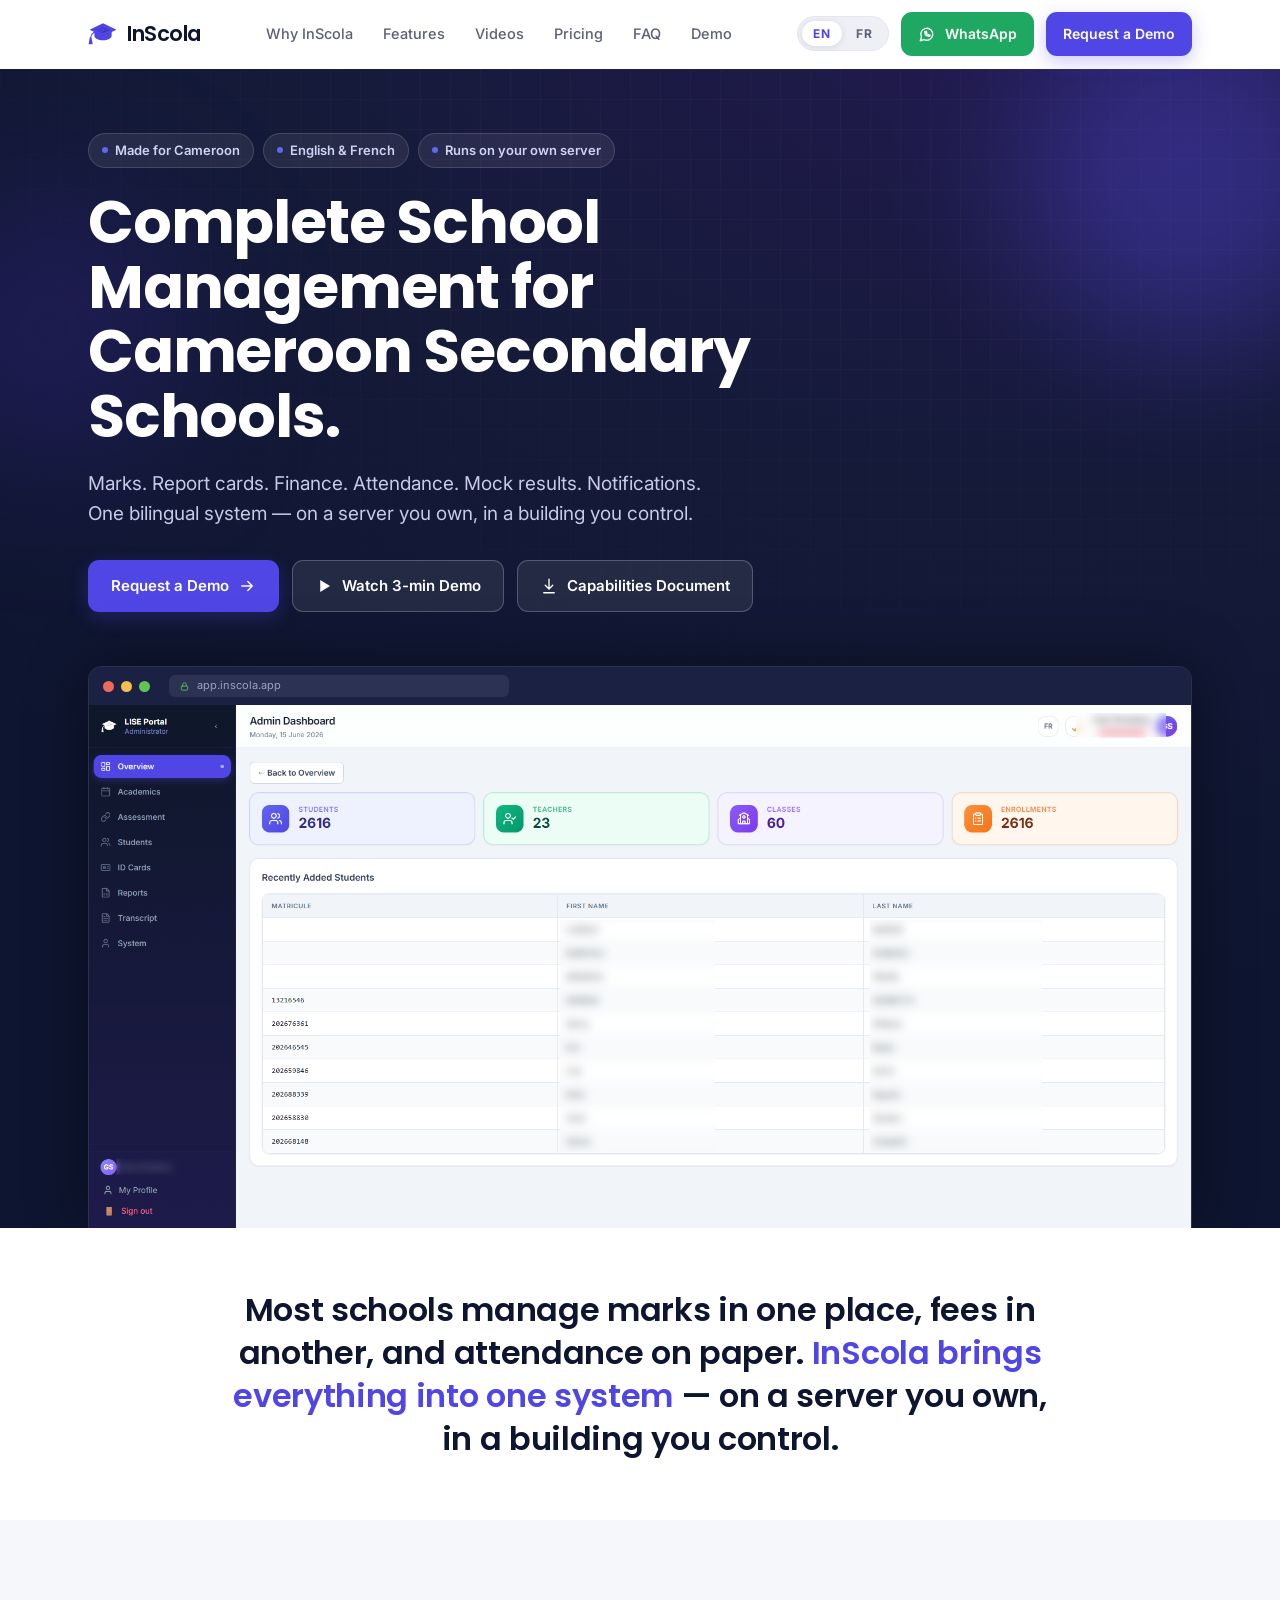
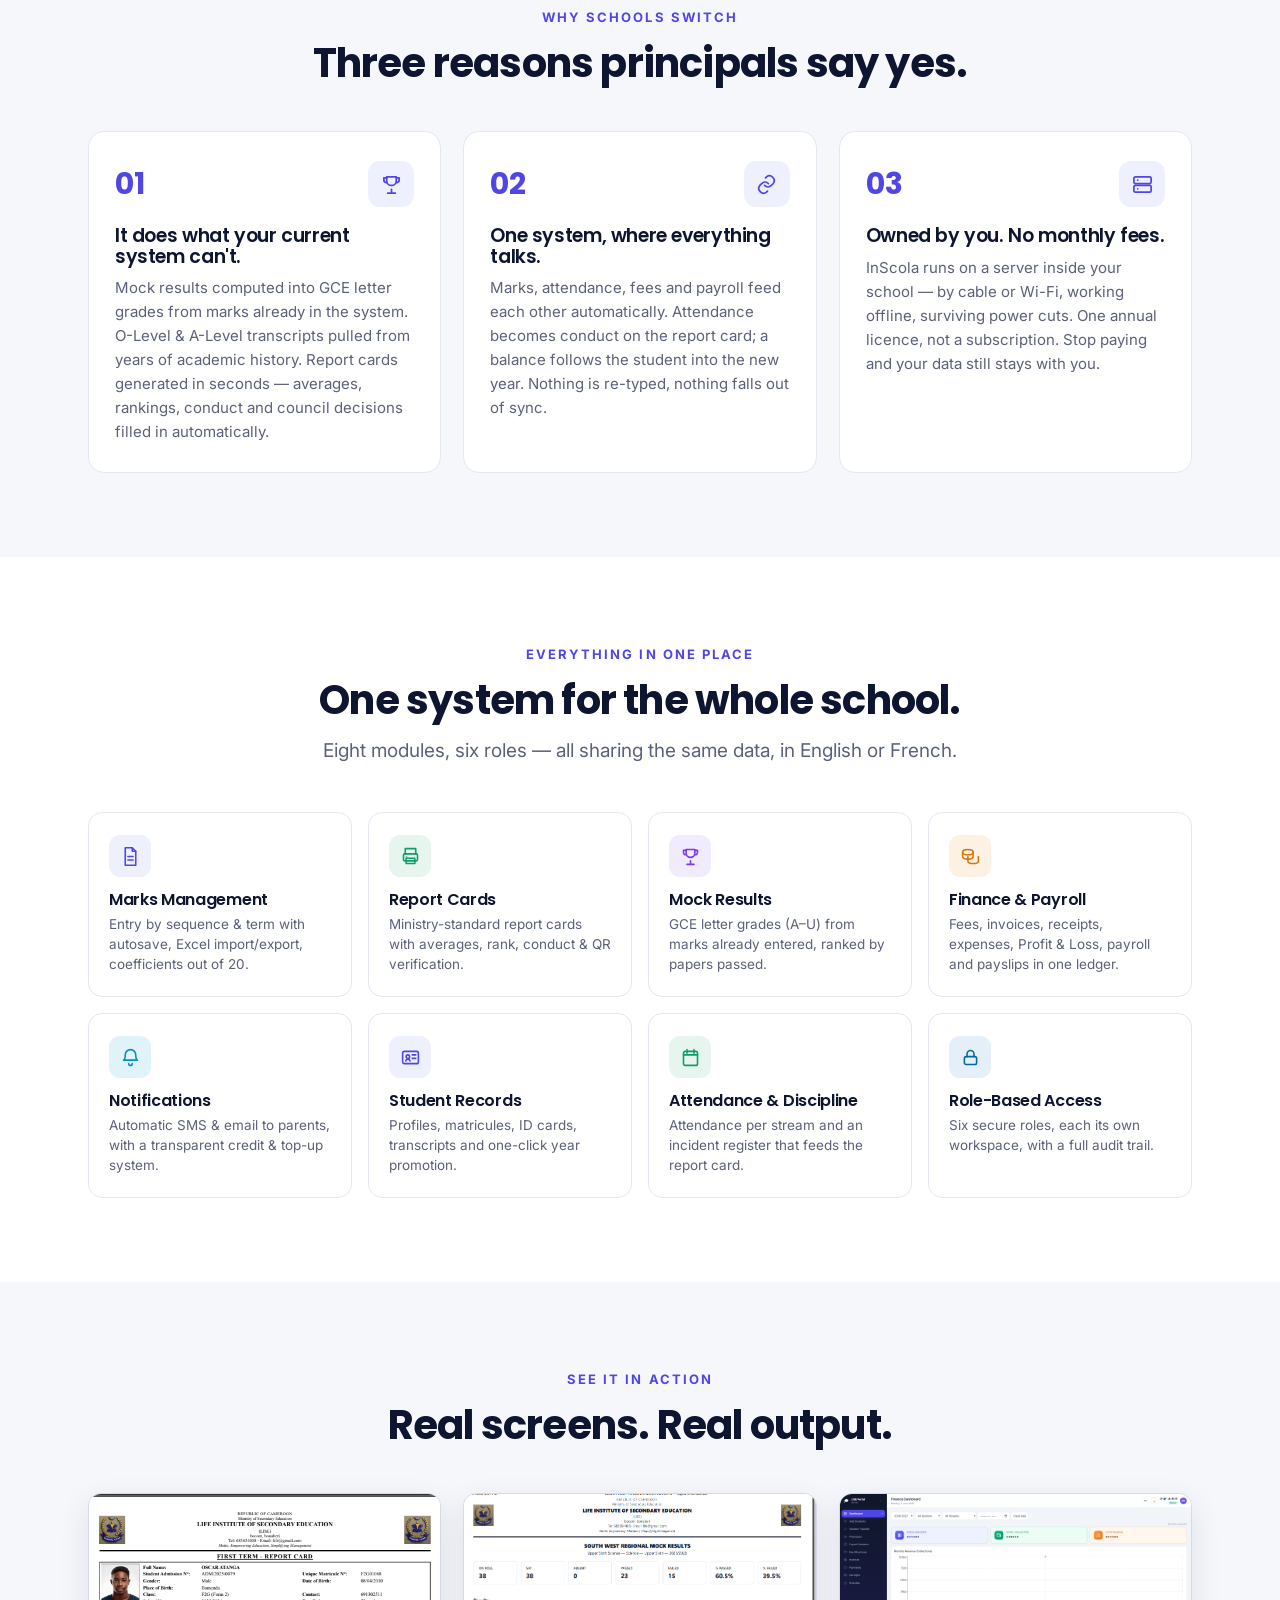
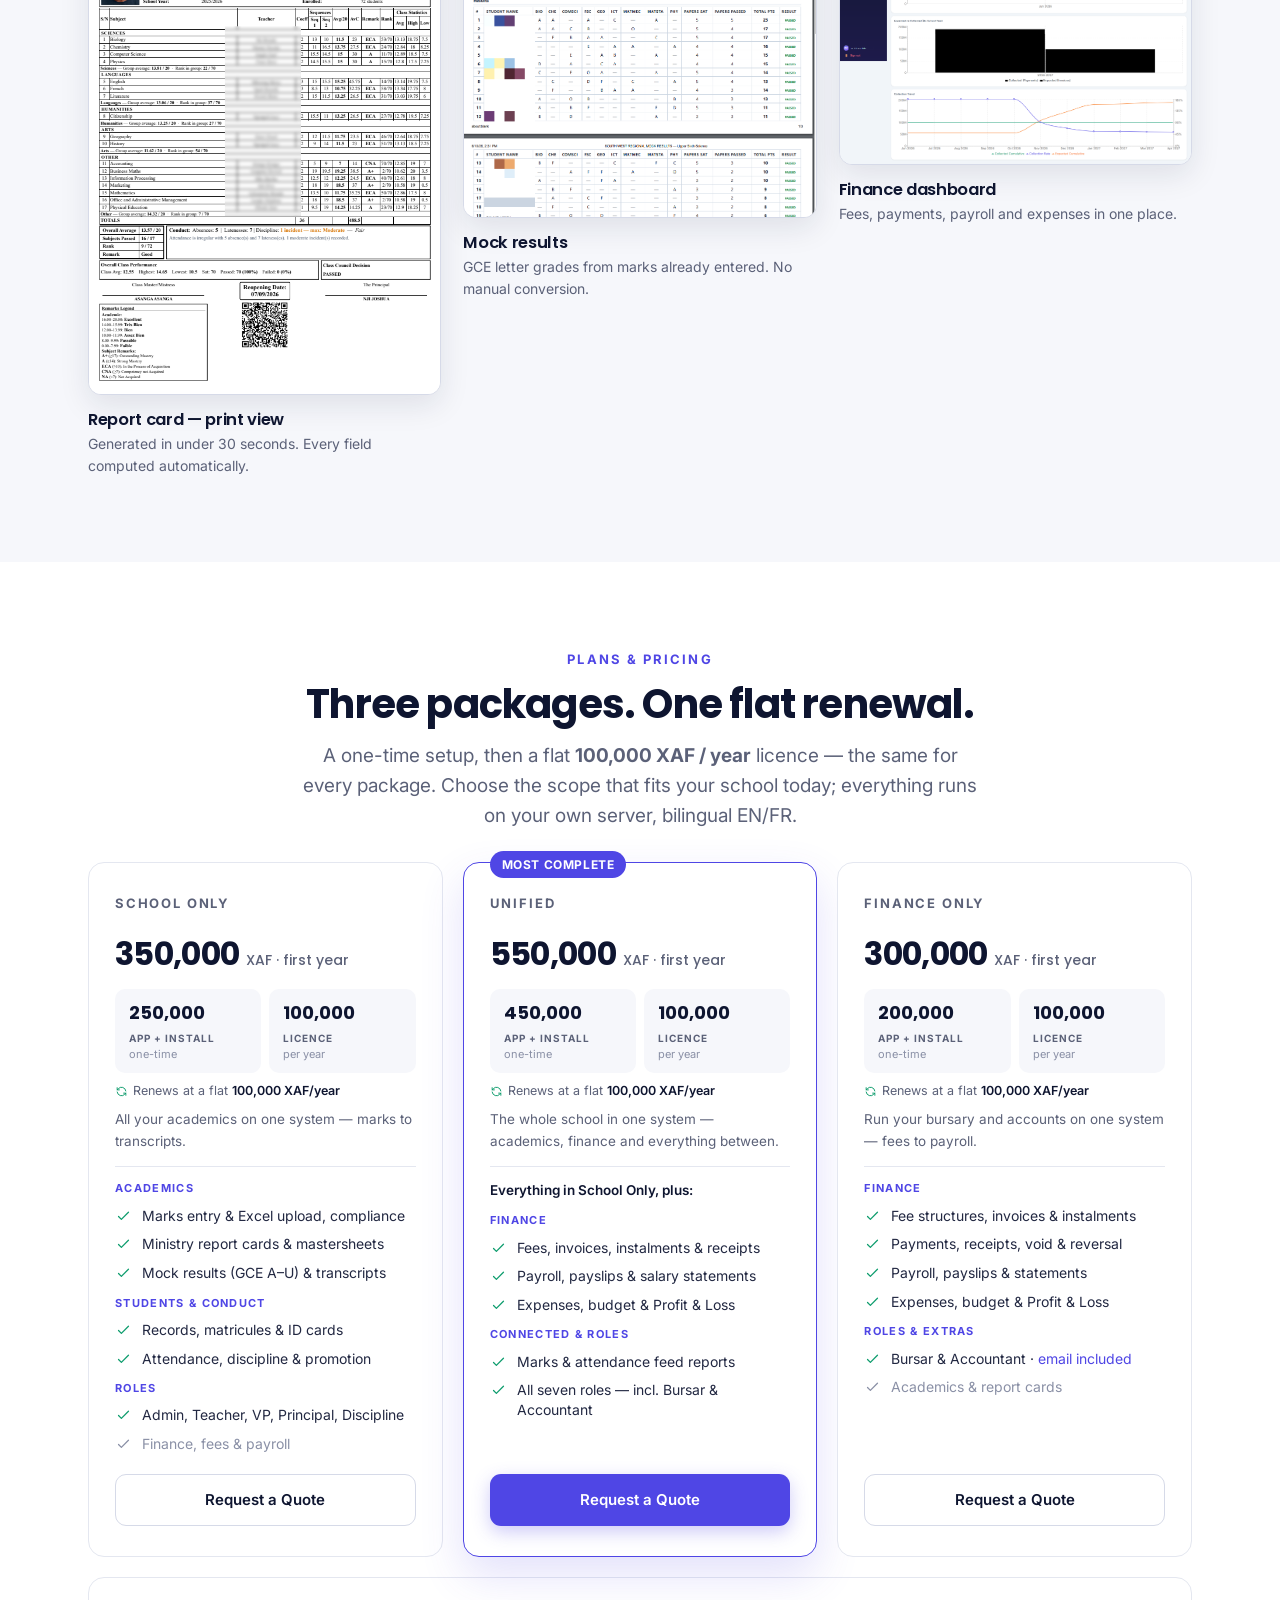
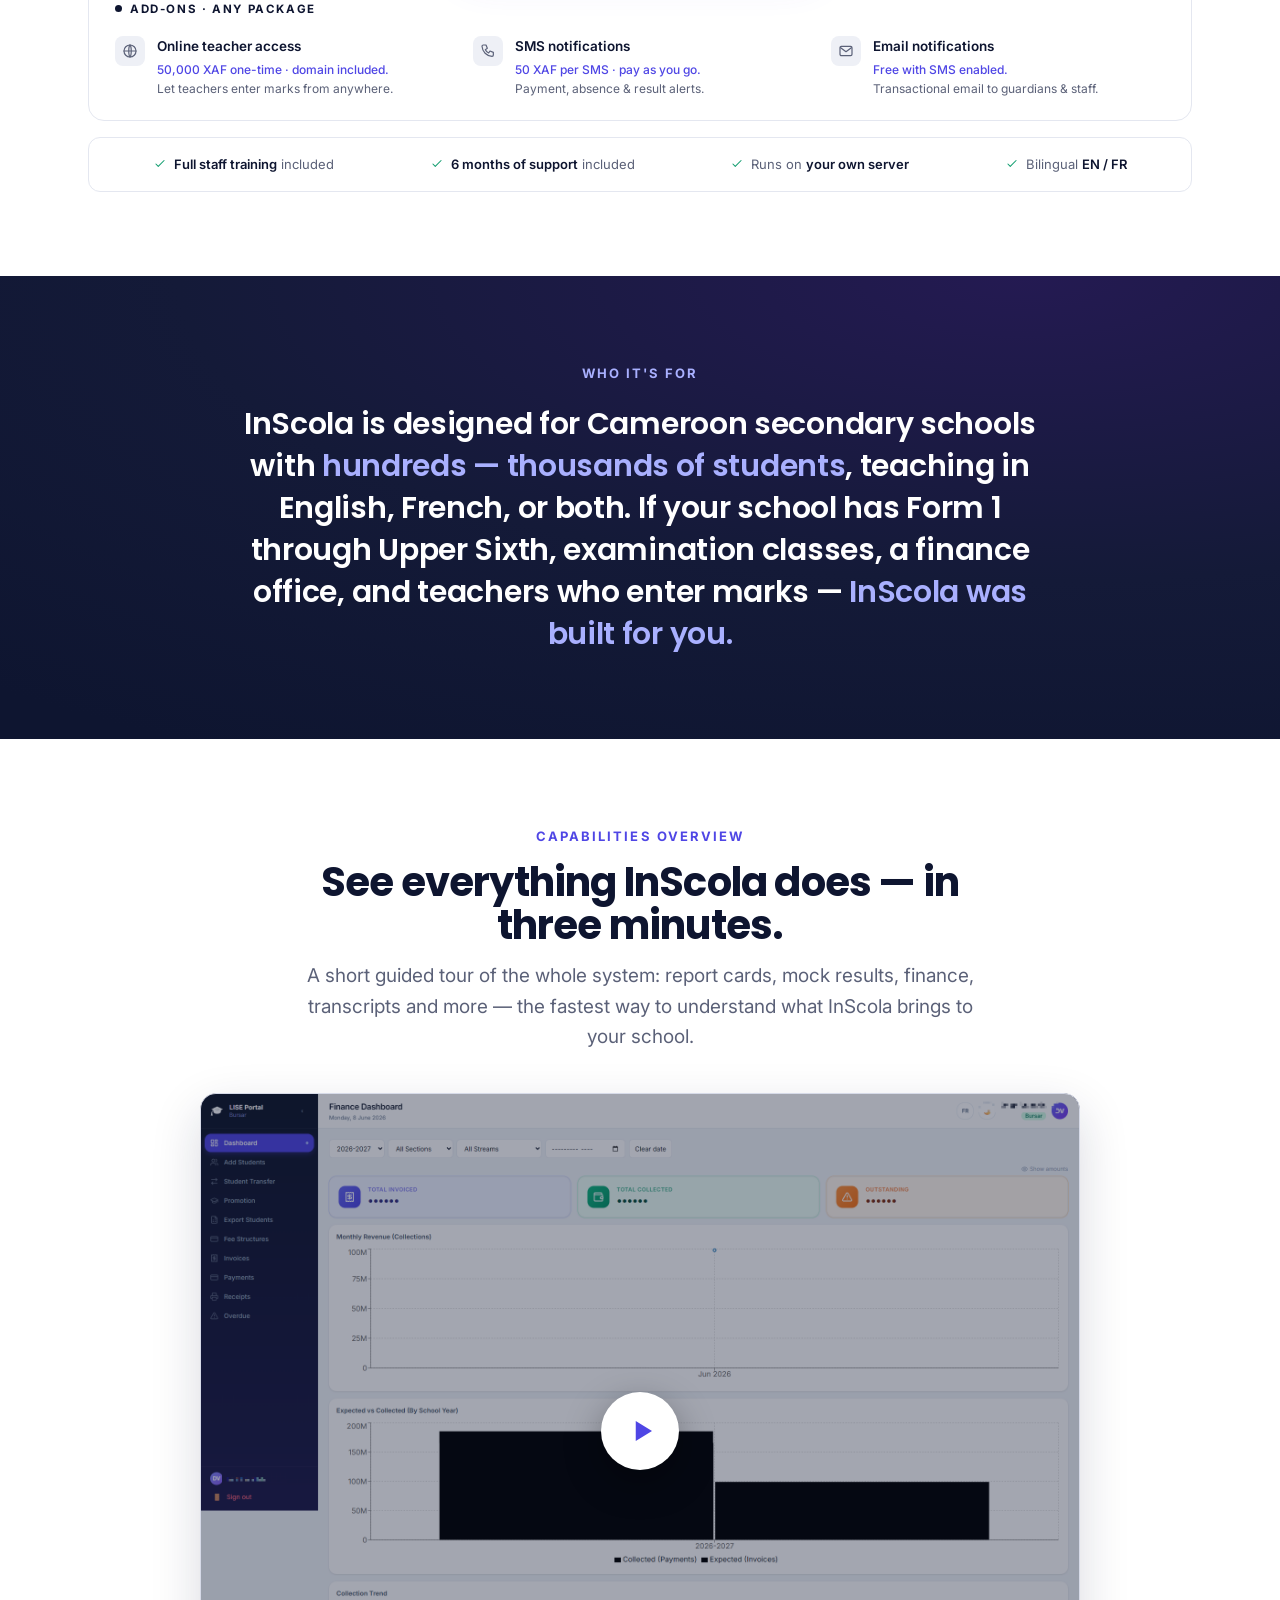
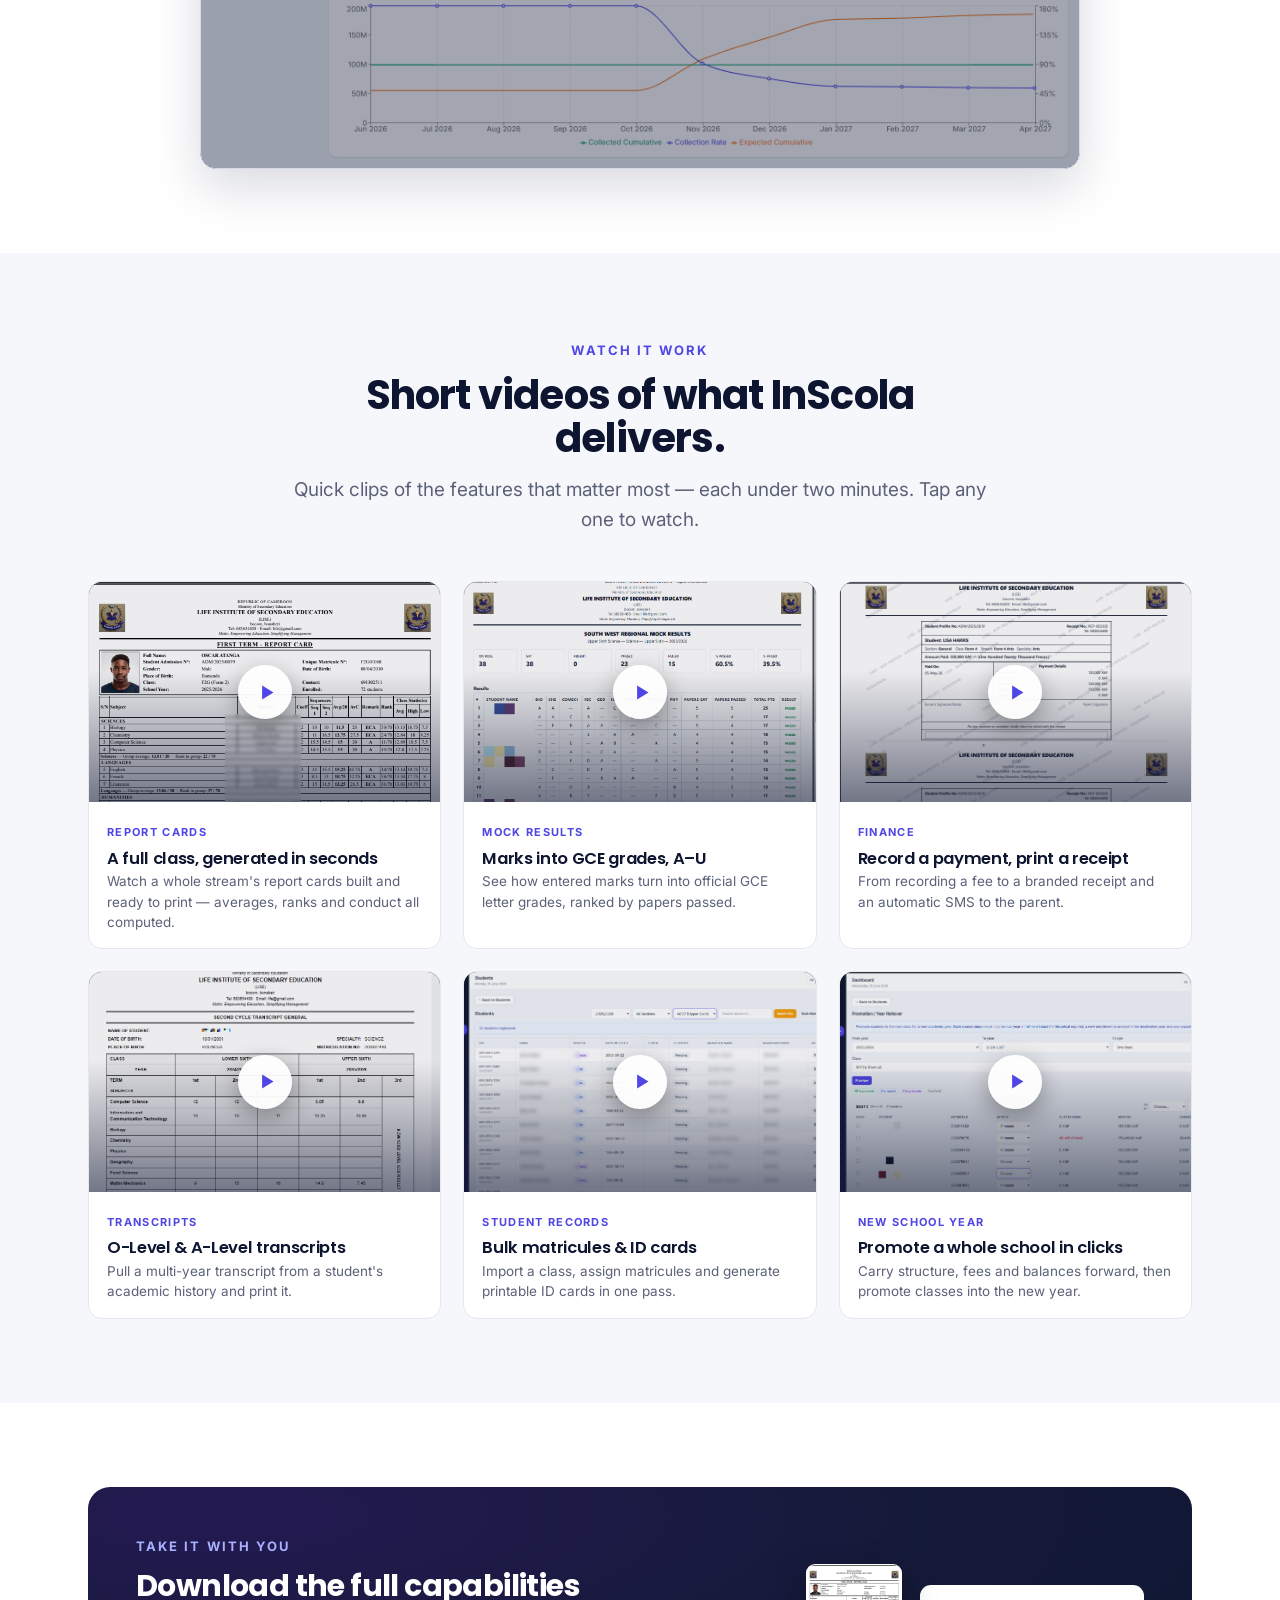
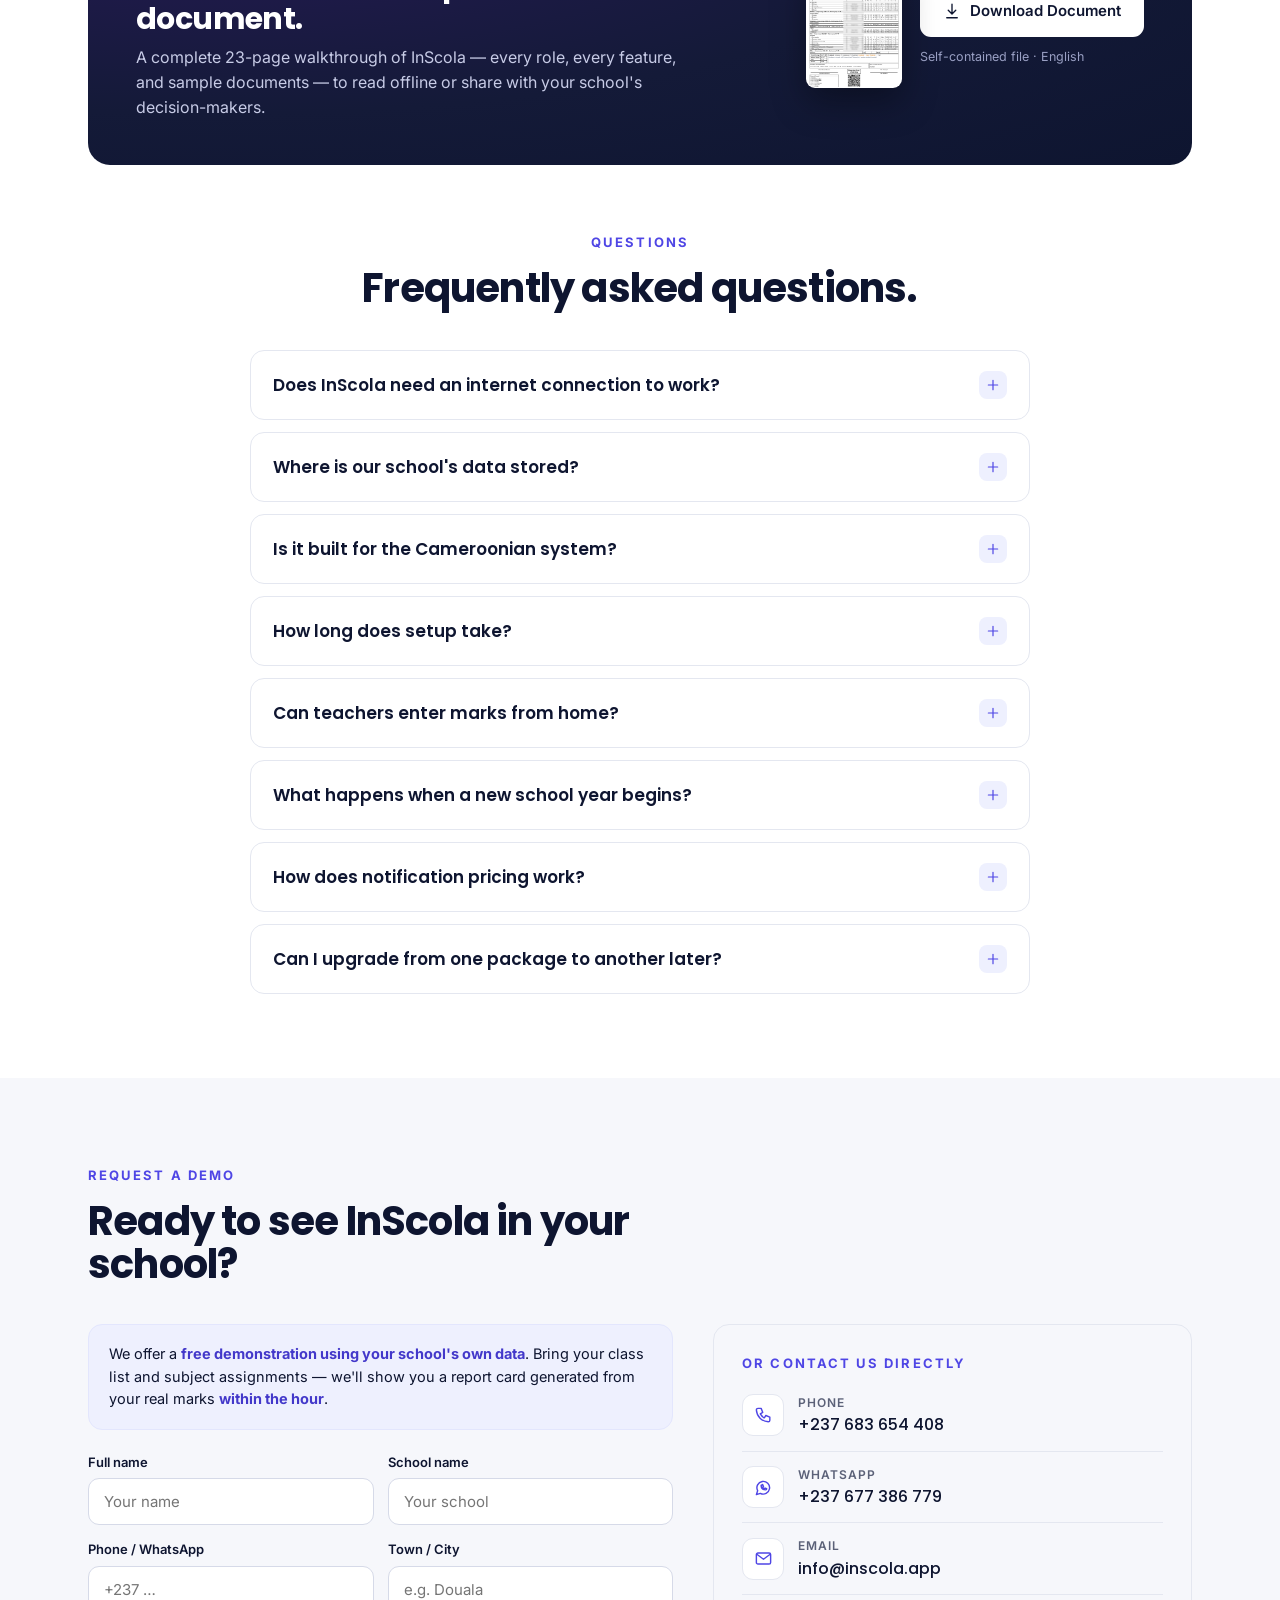
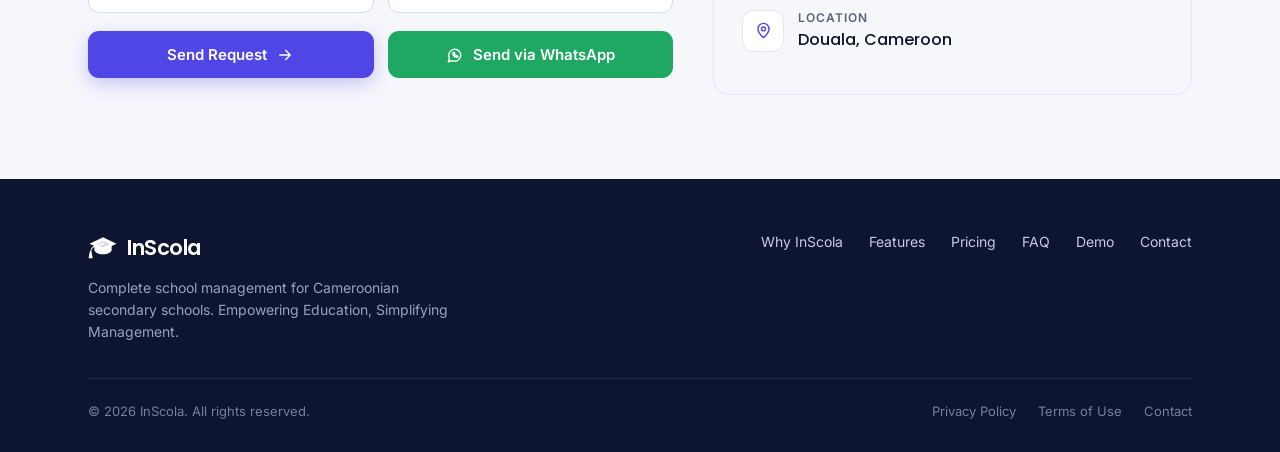
==== commit 5f99db58: "updated pricing" ====
--- a/index.html
+++ b/index.html
@@ -189,73 +189,136 @@
 <section class="sec" id="pricing">
   <div class="wrap">
     <div class="center reveal" style="max-width:680px;margin:0 auto 30px;">
-      <span class="eyebrow" data-i18n="price.eyebrow">Transparent pricing</span>
-      <h2 class="h2" style="margin-top:12px;" data-i18n="price.h2">Choose the mode that fits your school.</h2>
-      <p class="lead" style="margin-top:14px;" data-i18n="price.lead">Three deployment modes, available as an annual or a lifetime licence. Every mode runs on your own server and includes bilingual EN/FR.</p>
-    </div>
-    <div class="center reveal" style="margin-bottom:42px;">
-      <div class="billing" id="billing" role="tablist">
-        <button type="button" data-mode="annual" class="active"><span data-i18n="price.annual">Annual licence</span></button>
-        <button type="button" data-mode="life"><span data-i18n="price.life">Lifetime licence</span> <span class="save" data-i18n="price.save">Best value</span></button>
-      </div>
+      <span class="eyebrow" data-i18n="price.eyebrow">Plans &amp; Pricing</span>
+      <h2 class="h2" style="margin-top:12px;" data-i18n="price.h2">Three packages. One flat renewal.</h2>
+      <p class="lead" style="margin-top:14px;" data-i18n-html="price.lead">A one-time setup, then a flat <b>100,000 XAF / year</b> licence — the same for every package. Choose the scope that fits your school today; everything runs on your own server, bilingual EN/FR.</p>
     </div>
     <div class="prices">
       <div class="price reveal">
-        <span class="pname" data-i18n="plan.fo.name">Finance Only</span>
-        <div class="amt" data-annual="400,000" data-life="2,000,000"><span class="num">400,000</span> <span class="per" data-i18n="price.per_year">XAF / year</span></div>
-        <div class="maint" data-i18n-html="plan.fo.maint">+ <b>50,000 XAF / year</b> maintenance</div>
-        <p class="pdesc" style="margin-top:10px;" data-i18n="plan.fo.desc">Run your bursary and accounts on one system — fees to payroll.</p>
-        <ul>
-          <li><svg><use href="#i-check"></use></svg><span data-i18n="plan.fo.li1">Fees, invoices, payments &amp; receipts</span></li>
-          <li><svg><use href="#i-check"></use></svg><span data-i18n="plan.fo.li2">Expenses, Profit &amp; Loss &amp; budget</span></li>
-          <li><svg><use href="#i-check"></use></svg><span data-i18n="plan.fo.li3">Payroll, payslips &amp; statements</span></li>
-          <li><svg><use href="#i-check"></use></svg><span data-i18n="plan.fo.li4">Bursar &amp; Accountant roles</span></li>
-          <li class="off"><svg><use href="#i-check"></use></svg><span data-i18n="plan.fo.li5">Academics, marks &amp; report cards</span></li>
-          <li class="off"><svg><use href="#i-check"></use></svg><span data-i18n="plan.fo.li6">Attendance &amp; discipline</span></li>
+        <span class="pname" data-i18n="plan.so.name">School Only</span>
+        <div class="amt"><span class="num">350,000</span> <span class="per" data-i18n="price.per_yr">XAF · first year</span></div>
+        <div class="price-breakdown">
+          <div class="price-box">
+            <div class="pb-num">250,000</div>
+            <div class="pb-label" data-i18n="price.app_install">APP + INSTALL</div>
+            <div class="pb-sub" data-i18n="price.one_time">one-time</div>
+          </div>
+          <div class="price-box">
+            <div class="pb-num">100,000</div>
+            <div class="pb-label" data-i18n="price.lic_label">LICENCE</div>
+            <div class="pb-sub" data-i18n="price.per_yr_sub">per year</div>
+          </div>
+        </div>
+        <div class="renew-note"><svg><use href="#i-refresh"></use></svg><span data-i18n-html="price.renew">Renews at a flat <b>100,000 XAF/year</b></span></div>
+        <p class="pdesc" data-i18n="plan.so.desc">All your academics on one system — marks to transcripts.</p>
+        <ul class="feat-list">
+          <li class="feat-section" data-i18n="plan.so.sec1">ACADEMICS</li>
+          <li><svg><use href="#i-check"></use></svg><span data-i18n="plan.so.li1">Marks entry &amp; Excel upload, compliance</span></li>
+          <li><svg><use href="#i-check"></use></svg><span data-i18n="plan.so.li2">Ministry report cards &amp; mastersheets</span></li>
+          <li><svg><use href="#i-check"></use></svg><span data-i18n="plan.so.li3">Mock results (GCE A–U) &amp; transcripts</span></li>
+          <li class="feat-section" data-i18n="plan.so.sec2">STUDENTS &amp; CONDUCT</li>
+          <li><svg><use href="#i-check"></use></svg><span data-i18n="plan.so.li4">Records, matricules &amp; ID cards</span></li>
+          <li><svg><use href="#i-check"></use></svg><span data-i18n="plan.so.li5">Attendance, discipline &amp; promotion</span></li>
+          <li class="feat-section" data-i18n="plan.so.sec3">ROLES</li>
+          <li><svg><use href="#i-check"></use></svg><span data-i18n="plan.so.li6">Admin, Teacher, VP, Principal, Discipline</span></li>
+          <li class="off"><svg><use href="#i-check"></use></svg><span data-i18n="plan.so.li7">Finance, fees &amp; payroll</span></li>
         </ul>
-        <a class="btn btn-light" href="#contact" data-i18n="plan.fo.cta">Request a Quote</a>
+        <a class="btn btn-light" href="#contact" data-i18n="plan.so.cta">Request a Quote</a>
       </div>
       <div class="price feat reveal">
         <span class="tag" data-i18n="plan.un.tag">Most complete</span>
         <span class="pname" data-i18n="plan.un.name">Unified</span>
-        <div class="amt" data-annual="1,000,000" data-life="5,000,000"><span class="num">1,000,000</span> <span class="per" data-i18n="price.per_year">XAF / year</span></div>
-        <div class="maint" data-i18n-html="plan.un.maint">+ <b>50,000 XAF / year</b> maintenance</div>
-        <p class="pdesc" style="margin-top:10px;" data-i18n="plan.un.desc">The whole school in one system — academics, finance and everything between.</p>
-        <ul>
-          <li><svg><use href="#i-check"></use></svg><span data-i18n="plan.un.li1">Everything in School &amp; Finance</span></li>
-          <li><svg><use href="#i-check"></use></svg><span data-i18n="plan.un.li2">All six roles, one source of truth</span></li>
-          <li><svg><use href="#i-check"></use></svg><span data-i18n="plan.un.li3">Marks &amp; attendance feed finance &amp; reports</span></li>
-          <li><svg><use href="#i-check"></use></svg><span data-i18n="plan.un.li4">Notifications &amp; credit system</span></li>
-          <li><svg><use href="#i-check"></use></svg><span data-i18n="plan.un.li5">One-click new-year rollover</span></li>
-          <li><svg><use href="#i-check"></use></svg><span data-i18n="plan.un.li6">Priority support &amp; training</span></li>
+        <div class="amt"><span class="num">550,000</span> <span class="per" data-i18n="price.per_yr">XAF · first year</span></div>
+        <div class="price-breakdown">
+          <div class="price-box">
+            <div class="pb-num">450,000</div>
+            <div class="pb-label" data-i18n="price.app_install">APP + INSTALL</div>
+            <div class="pb-sub" data-i18n="price.one_time">one-time</div>
+          </div>
+          <div class="price-box">
+            <div class="pb-num">100,000</div>
+            <div class="pb-label" data-i18n="price.lic_label">LICENCE</div>
+            <div class="pb-sub" data-i18n="price.per_yr_sub">per year</div>
+          </div>
+        </div>
+        <div class="renew-note"><svg><use href="#i-refresh"></use></svg><span data-i18n-html="price.renew">Renews at a flat <b>100,000 XAF/year</b></span></div>
+        <p class="pdesc" data-i18n="plan.un.desc">The whole school in one system — academics, finance and everything between.</p>
+        <ul class="feat-list">
+          <li class="feat-intro" data-i18n="plan.un.intro">Everything in School Only, plus:</li>
+          <li class="feat-section" data-i18n="plan.un.sec1">FINANCE</li>
+          <li><svg><use href="#i-check"></use></svg><span data-i18n="plan.un.li1">Fees, invoices, instalments &amp; receipts</span></li>
+          <li><svg><use href="#i-check"></use></svg><span data-i18n="plan.un.li2">Payroll, payslips &amp; salary statements</span></li>
+          <li><svg><use href="#i-check"></use></svg><span data-i18n="plan.un.li3">Expenses, budget &amp; Profit &amp; Loss</span></li>
+          <li class="feat-section" data-i18n="plan.un.sec2">CONNECTED &amp; ROLES</li>
+          <li><svg><use href="#i-check"></use></svg><span data-i18n="plan.un.li4">Marks &amp; attendance feed reports</span></li>
+          <li><svg><use href="#i-check"></use></svg><span data-i18n="plan.un.li5">All seven roles — incl. Bursar &amp; Accountant</span></li>
         </ul>
         <a class="btn btn-primary" href="#contact" data-i18n="plan.un.cta">Request a Quote</a>
       </div>
       <div class="price reveal">
-        <span class="pname" data-i18n="plan.so.name">School Only</span>
-        <div class="amt" data-annual="600,000" data-life="3,000,000"><span class="num">600,000</span> <span class="per" data-i18n="price.per_year">XAF / year</span></div>
-        <div class="maint" data-i18n-html="plan.so.maint">+ <b>50,000 XAF / year</b> maintenance</div>
-        <p class="pdesc" style="margin-top:10px;" data-i18n="plan.so.desc">All your academics on one system — marks to transcripts.</p>
-        <ul>
-          <li><svg><use href="#i-check"></use></svg><span data-i18n="plan.so.li1">Marks, report cards &amp; transcripts</span></li>
-          <li><svg><use href="#i-check"></use></svg><span data-i18n="plan.so.li2">Mock results (GCE A–U)</span></li>
-          <li><svg><use href="#i-check"></use></svg><span data-i18n="plan.so.li3">Attendance &amp; discipline</span></li>
-          <li><svg><use href="#i-check"></use></svg><span data-i18n="plan.so.li4">Students, ID cards &amp; promotion</span></li>
-          <li><svg><use href="#i-check"></use></svg><span data-i18n="plan.so.li5">Admin, Teacher, VP &amp; Discipline roles</span></li>
-          <li class="off"><svg><use href="#i-check"></use></svg><span data-i18n="plan.so.li6">Finance, fees &amp; payroll</span></li>
+        <span class="pname" data-i18n="plan.fo.name">Finance Only</span>
+        <div class="amt"><span class="num">300,000</span> <span class="per" data-i18n="price.per_yr">XAF · first year</span></div>
+        <div class="price-breakdown">
+          <div class="price-box">
+            <div class="pb-num">200,000</div>
+            <div class="pb-label" data-i18n="price.app_install">APP + INSTALL</div>
+            <div class="pb-sub" data-i18n="price.one_time">one-time</div>
+          </div>
+          <div class="price-box">
+            <div class="pb-num">100,000</div>
+            <div class="pb-label" data-i18n="price.lic_label">LICENCE</div>
+            <div class="pb-sub" data-i18n="price.per_yr_sub">per year</div>
+          </div>
+        </div>
+        <div class="renew-note"><svg><use href="#i-refresh"></use></svg><span data-i18n-html="price.renew">Renews at a flat <b>100,000 XAF/year</b></span></div>
+        <p class="pdesc" data-i18n="plan.fo.desc">Run your bursary and accounts on one system — fees to payroll.</p>
+        <ul class="feat-list">
+          <li class="feat-section" data-i18n="plan.fo.sec1">FINANCE</li>
+          <li><svg><use href="#i-check"></use></svg><span data-i18n="plan.fo.li1">Fee structures, invoices &amp; instalments</span></li>
+          <li><svg><use href="#i-check"></use></svg><span data-i18n="plan.fo.li2">Payments, receipts, void &amp; reversal</span></li>
+          <li><svg><use href="#i-check"></use></svg><span data-i18n="plan.fo.li3">Payroll, payslips &amp; statements</span></li>
+          <li><svg><use href="#i-check"></use></svg><span data-i18n="plan.fo.li4">Expenses, budget &amp; Profit &amp; Loss</span></li>
+          <li class="feat-section" data-i18n="plan.fo.sec2">ROLES &amp; EXTRAS</li>
+          <li><svg><use href="#i-check"></use></svg><span data-i18n-html="plan.fo.li5">Bursar &amp; Accountant · <em class="feat-em">email included</em></span></li>
+          <li class="off"><svg><use href="#i-check"></use></svg><span data-i18n="plan.fo.li6">Academics &amp; report cards</span></li>
         </ul>
-        <a class="btn btn-light" href="#contact" data-i18n="plan.so.cta">Request a Quote</a>
-      </div>
-    </div>
-    <div class="setup-grid reveal">
-      <div class="setup-item">
-        <span class="si-ic"><svg><use href="#i-server"></use></svg></span>
-        <div data-i18n-html="setup.1"><b>Setup &amp; training</b> — a one-time fee of <strong>100,000 XAF</strong> covering installation, configuration and staff training. Separate from the licence above.</div>
-      </div>
-      <div class="setup-item">
-        <span class="si-ic"><svg><use href="#i-globe"></use></svg></span>
-        <div data-i18n-html="setup.2"><b>Internet features (optional)</b> — SMS &amp; email notifications and secure online access for teachers need their own one-time setup, <strong>domain included</strong>.</div>
-      </div>
+        <a class="btn btn-light" href="#contact" data-i18n="plan.fo.cta">Request a Quote</a>
+      </div>
+    </div>
+    <div class="addons-box reveal">
+      <div class="addons-hdr"><span class="addons-dot"></span><span data-i18n="addons.title">ADD-ONS · ANY PACKAGE</span></div>
+      <div class="addons-grid">
+        <div class="addon-item">
+          <span class="addon-ic"><svg><use href="#i-globe"></use></svg></span>
+          <div>
+            <div class="addon-name" data-i18n="addon.1.name">Online teacher access</div>
+            <div class="addon-price" data-i18n="addon.1.price">50,000 XAF one-time · domain included.</div>
+            <div class="addon-desc" data-i18n="addon.1.desc">Let teachers enter marks from anywhere.</div>
+          </div>
+        </div>
+        <div class="addon-item">
+          <span class="addon-ic"><svg><use href="#i-phone"></use></svg></span>
+          <div>
+            <div class="addon-name" data-i18n="addon.2.name">SMS notifications</div>
+            <div class="addon-price" data-i18n="addon.2.price">50 XAF per SMS · pay as you go.</div>
+            <div class="addon-desc" data-i18n="addon.2.desc">Payment, absence &amp; result alerts.</div>
+          </div>
+        </div>
+        <div class="addon-item">
+          <span class="addon-ic"><svg><use href="#i-mail"></use></svg></span>
+          <div>
+            <div class="addon-name" data-i18n="addon.3.name">Email notifications</div>
+            <div class="addon-price" data-i18n="addon.3.price">Free with SMS enabled.</div>
+            <div class="addon-desc" data-i18n="addon.3.desc">Transactional email to guardians &amp; staff.</div>
+          </div>
+        </div>
+      </div>
+    </div>
+    <div class="price-strip reveal">
+      <div class="ps-item"><svg><use href="#i-check"></use></svg><span data-i18n-html="strip.1"><b>Full staff training</b> included</span></div>
+      <div class="ps-item"><svg><use href="#i-check"></use></svg><span data-i18n-html="strip.2"><b>6 months of support</b> included</span></div>
+      <div class="ps-item"><svg><use href="#i-check"></use></svg><span data-i18n-html="strip.3">Runs on <b>your own server</b></span></div>
+      <div class="ps-item"><svg><use href="#i-check"></use></svg><span data-i18n-html="strip.4">Bilingual <b>EN / FR</b></span></div>
     </div>
   </div>
 </section>
@@ -384,7 +447,11 @@
       </div>
       <div class="faq-item reveal">
         <button class="faq-q" type="button"><span data-i18n="faq.7.q">How does notification pricing work?</span><span class="qi"><svg><use href="#i-plus"></use></svg></span></button>
-        <div class="faq-a"><div class="faq-a-inner" data-i18n="faq.7.a">SMS and email run on a transparent credit system. You can see exactly how many credits you've used and top up whenever you choose — no surprise bills and no hidden metering.</div></div>
+        <div class="faq-a"><div class="faq-a-inner" data-i18n="faq.7.a">SMS notifications are charged at 50 XAF per message — pay as you go, no bundles or hidden fees. Email notifications are free: included with Finance Only by default, and activated automatically when SMS is enabled on School Only or Unified.</div></div>
+      </div>
+      <div class="faq-item reveal">
+        <button class="faq-q" type="button"><span data-i18n="faq.8.q">Can I upgrade from one package to another later?</span><span class="qi"><svg><use href="#i-plus"></use></svg></span></button>
+        <div class="faq-a"><div class="faq-a-inner" data-i18n="faq.8.a">Yes. If you start with School Only and later want to add Finance, you pay the Finance module installation — 200,000 XAF. If you start with Finance Only and want to add academics, you pay the School module installation — 250,000 XAF. Your annual licence of 100,000 XAF stays the same either way. Contact us to arrange an upgrade.</div></div>
       </div>
     </div>
   </div>
@@ -506,27 +573,34 @@
     'shot.1.h4': 'Report card — print view', 'shot.1.p': 'Generated in under 30 seconds. Every field computed automatically.',
     'shot.2.h4': 'Mock results panel', 'shot.2.p': 'GCE letter grades from marks already entered. No manual conversion.',
     'shot.3.h4': 'Finance dashboard', 'shot.3.p': 'Fees, payments, payroll and expenses in one place.',
-    'price.eyebrow': 'Transparent pricing', 'price.h2': 'Choose the mode that fits your school.',
-    'price.lead': 'Three deployment modes, available as an annual or a lifetime licence. Every mode runs on your own server and includes bilingual EN/FR.',
-    'price.annual': 'Annual licence', 'price.life': 'Lifetime licence', 'price.save': 'Best value',
-    'price.per_year': 'XAF / year', 'price.per_once': 'XAF one-time',
-    'plan.fo.name': 'Finance Only', 'plan.fo.maint': '+ <b>50,000 XAF / year</b> maintenance',
+    'price.eyebrow': 'Plans & Pricing', 'price.h2': 'Three packages. One flat renewal.',
+    'price.lead': 'A one-time setup, then a flat <b>100,000 XAF / year</b> licence — the same for every package. Choose the scope that fits your school today; everything runs on your own server, bilingual EN/FR.',
+    'price.per_yr': 'XAF · first year',
+    'price.app_install': 'APP + INSTALL', 'price.one_time': 'one-time', 'price.lic_label': 'LICENCE', 'price.per_yr_sub': 'per year',
+    'price.renew': 'Renews at a flat <b>100,000 XAF/year</b>',
+    'plan.fo.name': 'Finance Only',
     'plan.fo.desc': 'Run your bursary and accounts on one system — fees to payroll.',
-    'plan.fo.li1': 'Fees, invoices, payments & receipts', 'plan.fo.li2': 'Expenses, Profit & Loss & budget',
-    'plan.fo.li3': 'Payroll, payslips & statements', 'plan.fo.li4': 'Bursar & Accountant roles',
-    'plan.fo.li5': 'Academics, marks & report cards', 'plan.fo.li6': 'Attendance & discipline', 'plan.fo.cta': 'Request a Quote',
-    'plan.un.tag': 'Most complete', 'plan.un.name': 'Unified', 'plan.un.maint': '+ <b>50,000 XAF / year</b> maintenance',
+    'plan.fo.sec1': 'FINANCE', 'plan.fo.li1': 'Fee structures, invoices & instalments', 'plan.fo.li2': 'Payments, receipts, void & reversal',
+    'plan.fo.li3': 'Payroll, payslips & statements', 'plan.fo.li4': 'Expenses, budget & Profit & Loss',
+    'plan.fo.sec2': 'ROLES & EXTRAS', 'plan.fo.li5': 'Bursar & Accountant · <em class="feat-em">email included</em>', 'plan.fo.li6': 'Academics & report cards', 'plan.fo.cta': 'Request a Quote',
+    'plan.un.tag': 'Most complete', 'plan.un.name': 'Unified',
     'plan.un.desc': 'The whole school in one system — academics, finance and everything between.',
-    'plan.un.li1': 'Everything in School & Finance', 'plan.un.li2': 'All six roles, one source of truth',
-    'plan.un.li3': 'Marks & attendance feed finance & reports', 'plan.un.li4': 'Notifications & credit system',
-    'plan.un.li5': 'One-click new-year rollover', 'plan.un.li6': 'Priority support & training', 'plan.un.cta': 'Request a Quote',
-    'plan.so.name': 'School Only', 'plan.so.maint': '+ <b>50,000 XAF / year</b> maintenance',
+    'plan.un.intro': 'Everything in School Only, plus:', 'plan.un.sec1': 'FINANCE',
+    'plan.un.li1': 'Fees, invoices, instalments & receipts', 'plan.un.li2': 'Payroll, payslips & salary statements',
+    'plan.un.li3': 'Expenses, budget & Profit & Loss', 'plan.un.sec2': 'CONNECTED & ROLES',
+    'plan.un.li4': 'Marks & attendance feed reports', 'plan.un.li5': 'All seven roles — incl. Bursar & Accountant', 'plan.un.cta': 'Request a Quote',
+    'plan.so.name': 'School Only',
     'plan.so.desc': 'All your academics on one system — marks to transcripts.',
-    'plan.so.li1': 'Marks, report cards & transcripts', 'plan.so.li2': 'Mock results (GCE A–U)',
-    'plan.so.li3': 'Attendance & discipline', 'plan.so.li4': 'Students, ID cards & promotion',
-    'plan.so.li5': 'Admin, Teacher, VP & Discipline roles', 'plan.so.li6': 'Finance, fees & payroll', 'plan.so.cta': 'Request a Quote',
-    'setup.1': '<b>Setup &amp; training</b> — a one-time fee of <strong>100,000 XAF</strong> covering installation, configuration and staff training. Separate from the licence above.',
-    'setup.2': '<b>Internet features (optional)</b> — SMS &amp; email notifications and secure online access for teachers need their own one-time setup, <strong>domain included</strong>.',
+    'plan.so.sec1': 'ACADEMICS', 'plan.so.li1': 'Marks entry & Excel upload, compliance', 'plan.so.li2': 'Ministry report cards & mastersheets',
+    'plan.so.li3': 'Mock results (GCE A–U) & transcripts', 'plan.so.sec2': 'STUDENTS & CONDUCT',
+    'plan.so.li4': 'Records, matricules & ID cards', 'plan.so.li5': 'Attendance, discipline & promotion',
+    'plan.so.sec3': 'ROLES', 'plan.so.li6': 'Admin, Teacher, VP, Principal, Discipline', 'plan.so.li7': 'Finance, fees & payroll', 'plan.so.cta': 'Request a Quote',
+    'addons.title': 'ADD-ONS · ANY PACKAGE',
+    'addon.1.name': 'Online teacher access', 'addon.1.price': '50,000 XAF one-time · domain included.', 'addon.1.desc': 'Let teachers enter marks from anywhere.',
+    'addon.2.name': 'SMS notifications', 'addon.2.price': '50 XAF per SMS · pay as you go.', 'addon.2.desc': 'Payment, absence & result alerts.',
+    'addon.3.name': 'Email notifications', 'addon.3.price': 'Free with SMS enabled.', 'addon.3.desc': 'Transactional email to guardians & staff.',
+    'strip.1': '<b>Full staff training</b> included', 'strip.2': '<b>6 months of support</b> included',
+    'strip.3': 'Runs on <b>your own server</b>', 'strip.4': 'Bilingual <b>EN / FR</b>',
     'who.eyebrow': "Who it’s for",
     'who.p': 'InScola is designed for Cameroonian secondary schools with <em>hundreds — thousands of students</em>, teaching in English, French, or both. If your school has Form 1 through Upper Sixth, examination classes, a finance office, and teachers who enter marks — <em>InScola was built for you.</em>',
     'demo.eyebrow': 'Capabilities overview', 'demo.h2': 'See everything InScola does — in three minutes.',
@@ -562,7 +636,9 @@
     'faq.6.q': 'What happens when a new school year begins?',
     'faq.6.a': "Your previous structure, settings and fee structures are copied into the new year — so you simply update what changed instead of starting from scratch. One-click promotion moves classes forward, carries unpaid balances with each student, and keeps last year’s records intact.",
     'faq.7.q': 'How does notification pricing work?',
-    'faq.7.a': "SMS and email run on a transparent credit system. You can see exactly how many credits you’ve used and top up whenever you choose — no surprise bills and no hidden metering.",
+    'faq.7.a': 'SMS notifications are charged at 50 XAF per message — pay as you go, no bundles or hidden fees. Email notifications are free: included with Finance Only by default, and activated automatically when SMS is enabled on School Only or Unified.',
+    'faq.8.q': 'Can I upgrade from one package to another later?',
+    'faq.8.a': 'Yes. If you start with School Only and later want to add Finance, you pay the Finance module installation — 200,000 XAF. If you start with Finance Only and want to add academics, you pay the School module installation — 250,000 XAF. Your annual licence of 100,000 XAF stays the same either way. Contact us to arrange an upgrade.',
     'con.eyebrow': 'Request a demo', 'con.h2': 'Ready to see InScola in your school?',
     'con.promise': "We offer a <b>free demonstration using your school’s own data</b>. Bring your class list and subject assignments — we’ll show you a report card generated from your real marks <b>within the hour</b>.",
     'con.fn': 'Full name', 'con.fn.ph': 'Your name',
@@ -613,27 +689,34 @@
     'shot.1.h4': 'Bulletin — vue impression', 'shot.1.p': 'Généré en moins de 30 secondes. Chaque champ calculé automatiquement.',
     'shot.2.h4': 'Tableau de résultats d’épreuves', 'shot.2.p': 'Notes GCE à partir des notes déjà saisies. Pas de conversion manuelle.',
     'shot.3.h4': 'Tableau de bord financier', 'shot.3.p': 'Frais, paiements, paie et dépenses en un seul endroit.',
-    'price.eyebrow': 'Tarification transparente', 'price.h2': 'Choisissez le mode qui convient à votre école.',
-    'price.lead': 'Trois modes de déploiement, en licence annuelle ou à vie. Chaque mode fonctionne sur votre propre serveur et inclut le bilingue EN/FR.',
-    'price.annual': 'Licence annuelle', 'price.life': 'Licence à vie', 'price.save': 'Meilleur rapport',
-    'price.per_year': 'XAF / an', 'price.per_once': 'XAF paiement unique',
-    'plan.fo.name': 'Finance Uniquement', 'plan.fo.maint': '+ <b>50 000 XAF / an</b> de maintenance',
+    'price.eyebrow': 'Formules & Tarifs', 'price.h2': 'Trois formules. Un renouvellement fixe.',
+    'price.lead': 'Un frais d’installation unique, puis une licence fixe de <b>100 000 XAF / an</b> — identique pour chaque formule. Choisissez le périmètre adapté à votre école aujourd’hui ; tout fonctionne sur votre propre serveur, bilingue EN/FR.',
+    'price.per_yr': 'XAF · première année',
+    'price.app_install': 'APP + INSTALL', 'price.one_time': 'paiement unique', 'price.lic_label': 'LICENCE', 'price.per_yr_sub': 'par an',
+    'price.renew': 'Se renouvelle à <b>100 000 XAF/an</b>',
+    'plan.fo.name': 'Finance Uniquement',
     'plan.fo.desc': 'Gérez votre intendance et votre comptabilité en un seul système — des frais à la paie.',
-    'plan.fo.li1': 'Frais, factures, paiements et reçus', 'plan.fo.li2': 'Dépenses, Pertes & Profits et budget',
-    'plan.fo.li3': 'Paie, bulletins de paie et états', 'plan.fo.li4': 'Rôles Intendant et Comptable',
-    'plan.fo.li5': 'Académique, notes et bulletins', 'plan.fo.li6': 'Présences et discipline', 'plan.fo.cta': 'Demander un Devis',
-    'plan.un.tag': 'Le plus complet', 'plan.un.name': 'Unifié', 'plan.un.maint': '+ <b>50 000 XAF / an</b> de maintenance',
+    'plan.fo.sec1': 'FINANCE', 'plan.fo.li1': 'Structures de frais, factures & versements', 'plan.fo.li2': 'Paiements, reçus, annulation & contre-passation',
+    'plan.fo.li3': 'Paie, bulletins de paie & états', 'plan.fo.li4': 'Dépenses, budget & Pertes & Profits',
+    'plan.fo.sec2': 'RÔLES & EXTRAS', 'plan.fo.li5': 'Intendant & Comptable · <em class="feat-em">e-mail inclus</em>', 'plan.fo.li6': 'Académique & bulletins', 'plan.fo.cta': 'Demander un Devis',
+    'plan.un.tag': 'Le plus complet', 'plan.un.name': 'Unifié',
     'plan.un.desc': 'Toute l’école en un seul système — académique, finance et tout le reste.',
-    'plan.un.li1': 'Tout dans École et Finance', 'plan.un.li2': 'Les six rôles, une seule source de vérité',
-    'plan.un.li3': 'Notes et présences alimentent finance et rapports', 'plan.un.li4': 'Notifications et système de crédit',
-    'plan.un.li5': 'Basculement vers nouvelle année en un clic', 'plan.un.li6': 'Support prioritaire et formation', 'plan.un.cta': 'Demander un Devis',
-    'plan.so.name': 'École Uniquement', 'plan.so.maint': '+ <b>50 000 XAF / an</b> de maintenance',
+    'plan.un.intro': 'Tout dans École Uniquement, plus :', 'plan.un.sec1': 'FINANCE',
+    'plan.un.li1': 'Frais, factures, versements & reçus', 'plan.un.li2': 'Paie, bulletins de paie & états de salaire',
+    'plan.un.li3': 'Dépenses, budget & Pertes & Profits', 'plan.un.sec2': 'CONNECTÉ & RÔLES',
+    'plan.un.li4': 'Notes & présences alimentent les rapports', 'plan.un.li5': 'Les sept rôles — dont Intendant & Comptable', 'plan.un.cta': 'Demander un Devis',
+    'plan.so.name': 'École Uniquement',
     'plan.so.desc': 'Toute votre gestion académique en un seul système — des notes aux relevés.',
-    'plan.so.li1': 'Notes, bulletins et relevés', 'plan.so.li2': 'Résultats d’épreuves (GCE A–U)',
-    'plan.so.li3': 'Présences et discipline', 'plan.so.li4': 'Élèves, cartes d’identité et promotion',
-    'plan.so.li5': 'Rôles Admin, Enseignant, Censeur et Discipline', 'plan.so.li6': 'Finance, frais et paie', 'plan.so.cta': 'Demander un Devis',
-    'setup.1': '<b>Installation et formation</b> — frais unique de <strong>100 000 XAF</strong> couvrant l’installation, la configuration et la formation du personnel. Séparé de la licence ci-dessus.',
-    'setup.2': '<b>Fonctionnalités internet (optionnel)</b> — les notifications SMS &amp; e-mail et l’accès en ligne sécurisé pour les enseignants nécessitent leur propre installation unique, <strong>domaine inclus</strong>.',
+    'plan.so.sec1': 'ACADÉMIQUE', 'plan.so.li1': 'Saisie des notes & import Excel, conformité', 'plan.so.li2': 'Bulletins & mastersheets au format Ministère',
+    'plan.so.li3': 'Résultats d’épreuves (GCE A–U) & relevés', 'plan.so.sec2': 'ÉLÈVES & DISCIPLINE',
+    'plan.so.li4': 'Dossiers, matricules & cartes d’identité', 'plan.so.li5': 'Assiduité, discipline & promotion',
+    'plan.so.sec3': 'RÔLES', 'plan.so.li6': 'Admin, Enseignant, Censeur, Directeur, Discipline', 'plan.so.li7': 'Finance, frais & paie', 'plan.so.cta': 'Demander un Devis',
+    'addons.title': 'OPTIONS · TOUTES FORMULES',
+    'addon.1.name': 'Accès en ligne pour les enseignants', 'addon.1.price': '50 000 XAF paiement unique · domaine inclus.', 'addon.1.desc': 'Les enseignants saisissent les notes de partout.',
+    'addon.2.name': 'Notifications SMS', 'addon.2.price': '50 XAF par SMS · à la demande.', 'addon.2.desc': 'Alertes paiements, absences & résultats.',
+    'addon.3.name': 'Notifications e-mail', 'addon.3.price': 'Gratuites avec les SMS activés.', 'addon.3.desc': 'E-mails transactionnels aux parents & staff.',
+    'strip.1': '<b>Formation complète du personnel</b> incluse', 'strip.2': '<b>6 mois de support</b> inclus',
+    'strip.3': 'Fonctionne sur <b>votre propre serveur</b>', 'strip.4': 'Bilingue <b>EN / FR</b>',
     'who.eyebrow': 'Pour qui c’est',
     'who.p': 'InScola est conçu pour les lycées camerounais avec <em>des centaines à des milliers d’élèves</em>, enseignant en anglais, en français, ou les deux. Si votre école a de la 6e à la Terminale, des classes d’examen, un bureau des finances, et des enseignants qui saisissent des notes — <em>InScola a été conçu pour vous.</em>',
     'demo.eyebrow': 'Aperçu des fonctionnalités', 'demo.h2': 'Découvrez tout ce que fait InScola — en trois minutes.',
@@ -669,7 +752,9 @@
     'faq.6.q': 'Que se passe-t-il au début d’une nouvelle année scolaire ?',
     'faq.6.a': 'Votre structure précédente, vos paramètres et vos structures de frais sont copiés dans la nouvelle année — vous n’avez donc qu’à mettre à jour ce qui a changé au lieu de repartir de zéro. La promotion en un clic fait avancer les classes, transfère les soldes impayés avec chaque élève, et garde les dossiers de l’année précédente intacts.',
     'faq.7.q': 'Comment fonctionne la tarification des notifications ?',
-    'faq.7.a': 'Les SMS et les e-mails fonctionnent sur un système de crédit transparent. Vous pouvez voir exactement combien de crédits vous avez utilisés et recharger quand vous le souhaitez — pas de factures surprises et pas de comptage caché.',
+    'faq.7.a': 'Les notifications SMS sont facturées 50 XAF par message — à la demande, sans abonnement ni frais cachés. Les notifications e-mail sont gratuites : incluses par défaut avec Finance Uniquement, et activées automatiquement lorsque les SMS sont activés sur École Uniquement ou Unifié.',
+    'faq.8.q': 'Puis-je passer d’un forfait à un autre plus tard ?',
+    'faq.8.a': 'Oui. Si vous commencez avec École Uniquement et souhaitez ajouter Finance, vous payez les frais d’installation du module Finance — 200 000 XAF. Si vous commencez avec Finance Uniquement et souhaitez ajouter l’académique, vous payez les frais d’installation du module École — 250 000 XAF. Votre licence annuelle de 100 000 XAF reste la même dans les deux cas. Contactez-nous pour organiser une mise à niveau.',
     'con.eyebrow': 'Demander une démo', 'con.h2': 'Prêt à voir InScola dans votre école ?',
     'con.promise': 'Nous offrons une <b>démonstration gratuite en utilisant les données réelles de votre école</b>. Apportez votre liste de classes et vos affectations de matières — nous vous montrerons un bulletin généré à partir de vos vraies notes <b>dans l’heure</b>.',
     'con.fn': 'Nom complet', 'con.fn.ph': 'Votre nom',
@@ -693,8 +778,6 @@
 
 // ---- State ----
 var currentLang = localStorage.getItem('inscola-lang') || 'en';
-var billingMode = 'annual';
-
 // ---- Apply language ----
 function setLang(lang) {
   currentLang = lang;
@@ -711,10 +794,6 @@
   document.querySelectorAll('[data-i18n-ph]').forEach(function(el) {
     var v = T[lang][el.dataset.i18nPh];
     if (v !== undefined) el.placeholder = v;
-  });
-  // Re-apply per-unit text for current billing mode
-  document.querySelectorAll('.price .amt .per').forEach(function(el) {
-    el.textContent = billingMode === 'life' ? T[lang]['price.per_once'] : T[lang]['price.per_year'];
   });
   // Recalculate open FAQ heights after text swap
   document.querySelectorAll('.faq-item.open').forEach(function(item) {
@@ -769,18 +848,6 @@
   });
 });
 
-// ---- Pricing: annual / lifetime toggle ----
-document.querySelectorAll('#billing button').forEach(btn => {
-  btn.addEventListener('click', () => {
-    billingMode = btn.dataset.mode;
-    document.querySelectorAll('#billing button').forEach(b => b.classList.toggle('active', b === btn));
-    document.querySelectorAll('.price .amt').forEach(amt => {
-      amt.querySelector('.num').textContent = billingMode === 'life' ? amt.dataset.life : amt.dataset.annual;
-      amt.querySelector('.per').textContent = billingMode === 'life' ? T[currentLang]['price.per_once'] : T[currentLang]['price.per_year'];
-    });
-  });
-});
-
 // ---- Language toggle ----
 document.querySelectorAll('.lang-sw button').forEach(btn => {
   btn.addEventListener('click', () => setLang(btn.dataset.lang));
--- a/site.css
+++ b/site.css
@@ -175,6 +175,37 @@
 .setup-item b{ color:var(--ink); font-family:var(--serif); font-weight:600; }
 .maint.included{ color:var(--emerald); font-weight:600; }
 .maint.included svg{ width:14px; height:14px; vertical-align:-2px; margin-right:4px; }
+
+/* ---- price card v2 ---- */
+.price-breakdown{ display:grid; grid-template-columns:1fr 1fr; gap:8px; margin:8px 0 8px; }
+.price-box{ background:var(--soft); border-radius:10px; padding:10px 14px; }
+.pb-num{ font-family:var(--serif); font-weight:700; font-size:18px; color:var(--ink); }
+.pb-label{ font-size:10px; font-weight:700; letter-spacing:.1em; text-transform:uppercase; color:var(--muted); margin-top:2px; }
+.pb-sub{ font-size:11px; color:var(--muted-2); }
+.renew-note{ font-size:12.5px; color:var(--muted); display:flex; align-items:center; gap:5px; margin-bottom:8px; }
+.renew-note b{ color:var(--ink); font-weight:600; }
+.renew-note svg{ width:13px; height:13px; color:var(--emerald); flex:none; }
+.price .feat-list{ list-style:none; margin:14px 0 20px; padding:14px 0 0; border-top:1px solid var(--line); display:flex; flex-direction:column; gap:9px; }
+.price .feat-section{ display:block; font-size:11px; font-weight:700; letter-spacing:.12em; text-transform:uppercase; color:var(--indigo); padding-top:4px; }
+.price .feat-section:first-child{ padding-top:0; }
+.price .feat-intro{ display:block; font-size:13.5px; font-weight:600; color:var(--ink); }
+.feat-em{ color:var(--indigo); font-style:normal; }
+/* ---- add-ons box ---- */
+.addons-box{ margin-top:20px; border:1px solid var(--line); border-radius:var(--r); padding:22px 26px; background:#fff; }
+.addons-hdr{ display:flex; align-items:center; gap:8px; font-size:11.5px; font-weight:700; letter-spacing:.14em; text-transform:uppercase; color:var(--ink); margin-bottom:18px; }
+.addons-dot{ width:7px; height:7px; border-radius:50%; background:var(--ink); flex:none; }
+.addons-grid{ display:grid; grid-template-columns:repeat(3,1fr); gap:24px; }
+.addon-item{ display:flex; gap:12px; align-items:flex-start; }
+.addon-ic{ flex:none; width:30px; height:30px; border-radius:8px; background:var(--soft-2); color:var(--muted); display:flex; align-items:center; justify-content:center; }
+.addon-ic svg{ width:16px; height:16px; }
+.addon-name{ font-size:13.5px; font-weight:600; color:var(--ink); }
+.addon-price{ font-size:12px; color:var(--indigo); font-weight:500; margin-top:2px; }
+.addon-desc{ font-size:12px; color:var(--muted); }
+/* ---- price strip ---- */
+.price-strip{ margin-top:16px; display:flex; align-items:center; justify-content:space-around; flex-wrap:wrap; border:1px solid var(--line); border-radius:12px; padding:12px 16px; background:#fff; }
+.ps-item{ display:flex; align-items:center; gap:7px; font-size:13px; color:var(--muted); padding:4px 10px; }
+.ps-item svg{ width:14px; height:14px; color:var(--emerald); flex:none; }
+.ps-item b{ color:var(--ink); font-weight:600; }
 
 /* ---- who it's for ---- */
 .who{ max-width:820px; }
@@ -352,6 +383,8 @@
   .hero-actions .btn{ justify-content:center; }
   .hdr-cta .btn-wa{ display:none; }
   .frow{ grid-template-columns:1fr; }
+  .addons-grid{ grid-template-columns:1fr; }
+  .price-strip{ justify-content:flex-start; }
 }
 @media (max-width:480px){
   .wrap{ padding:0 18px; }
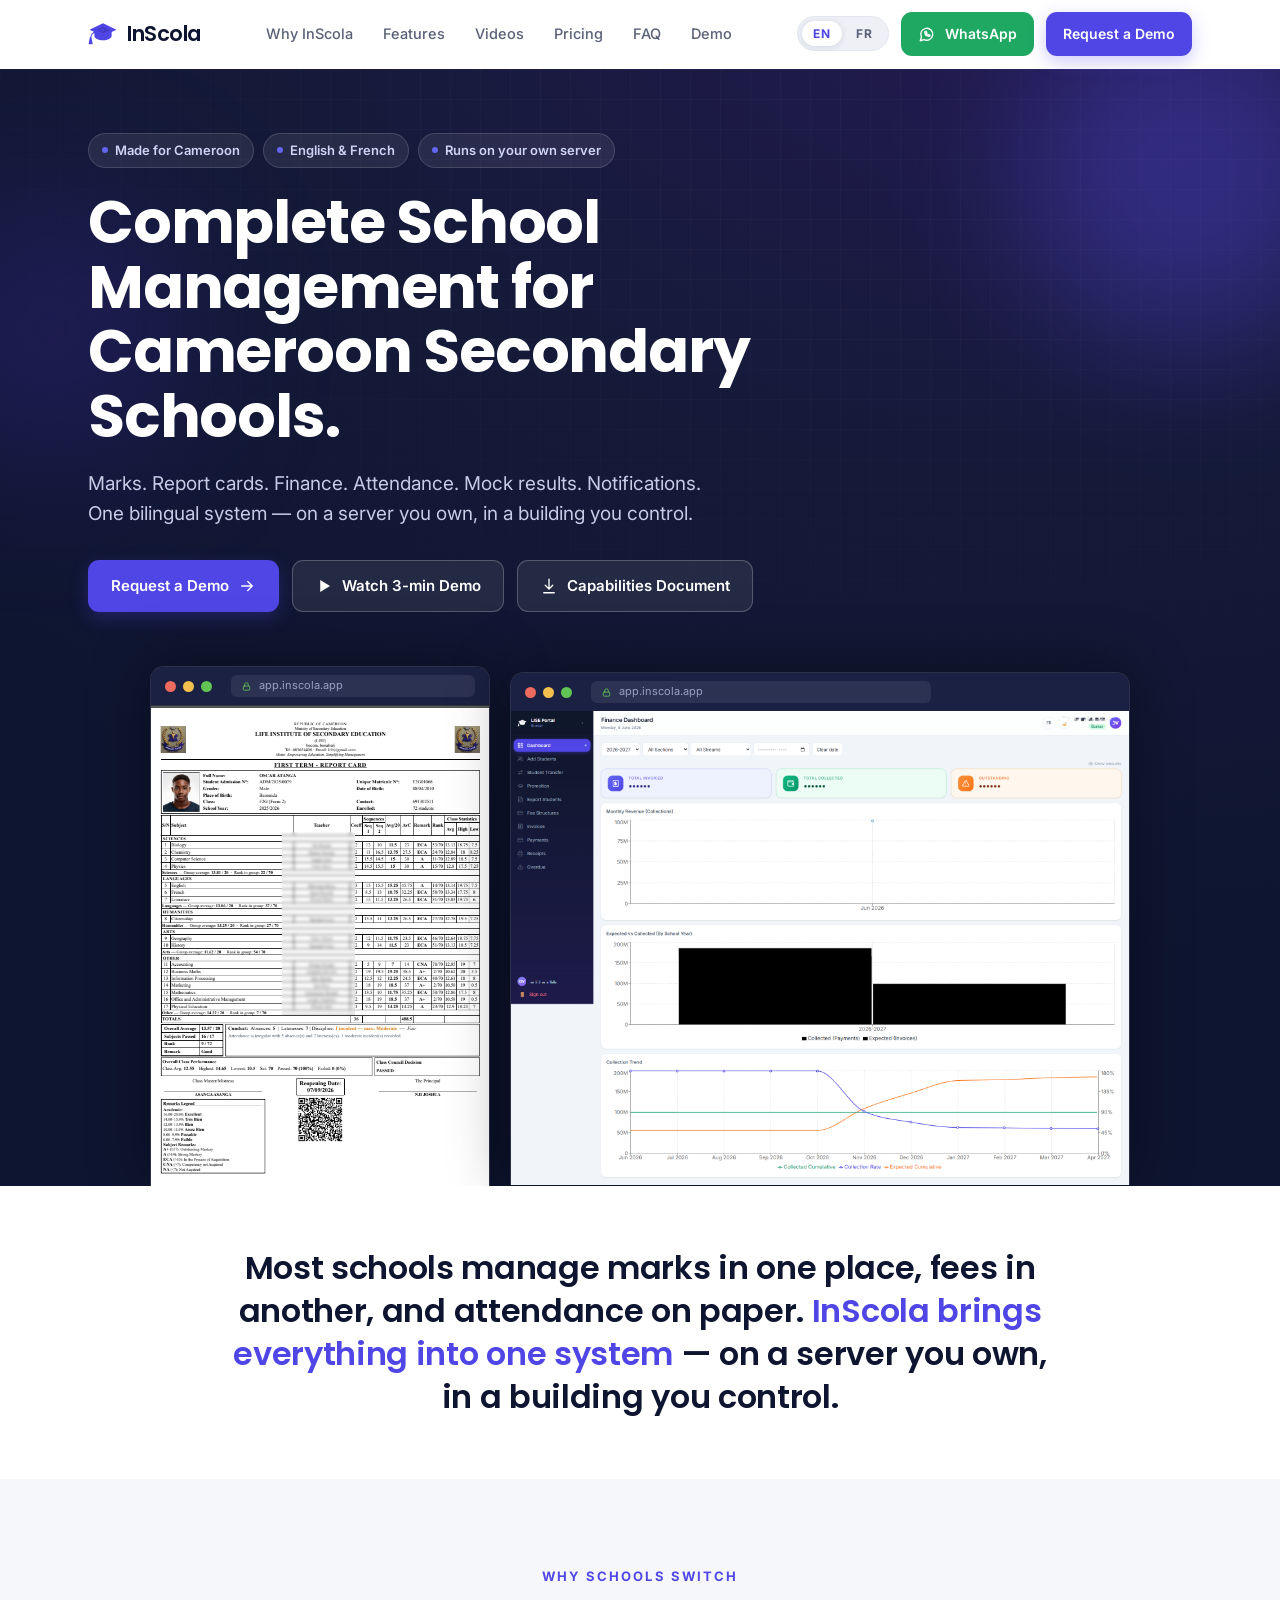
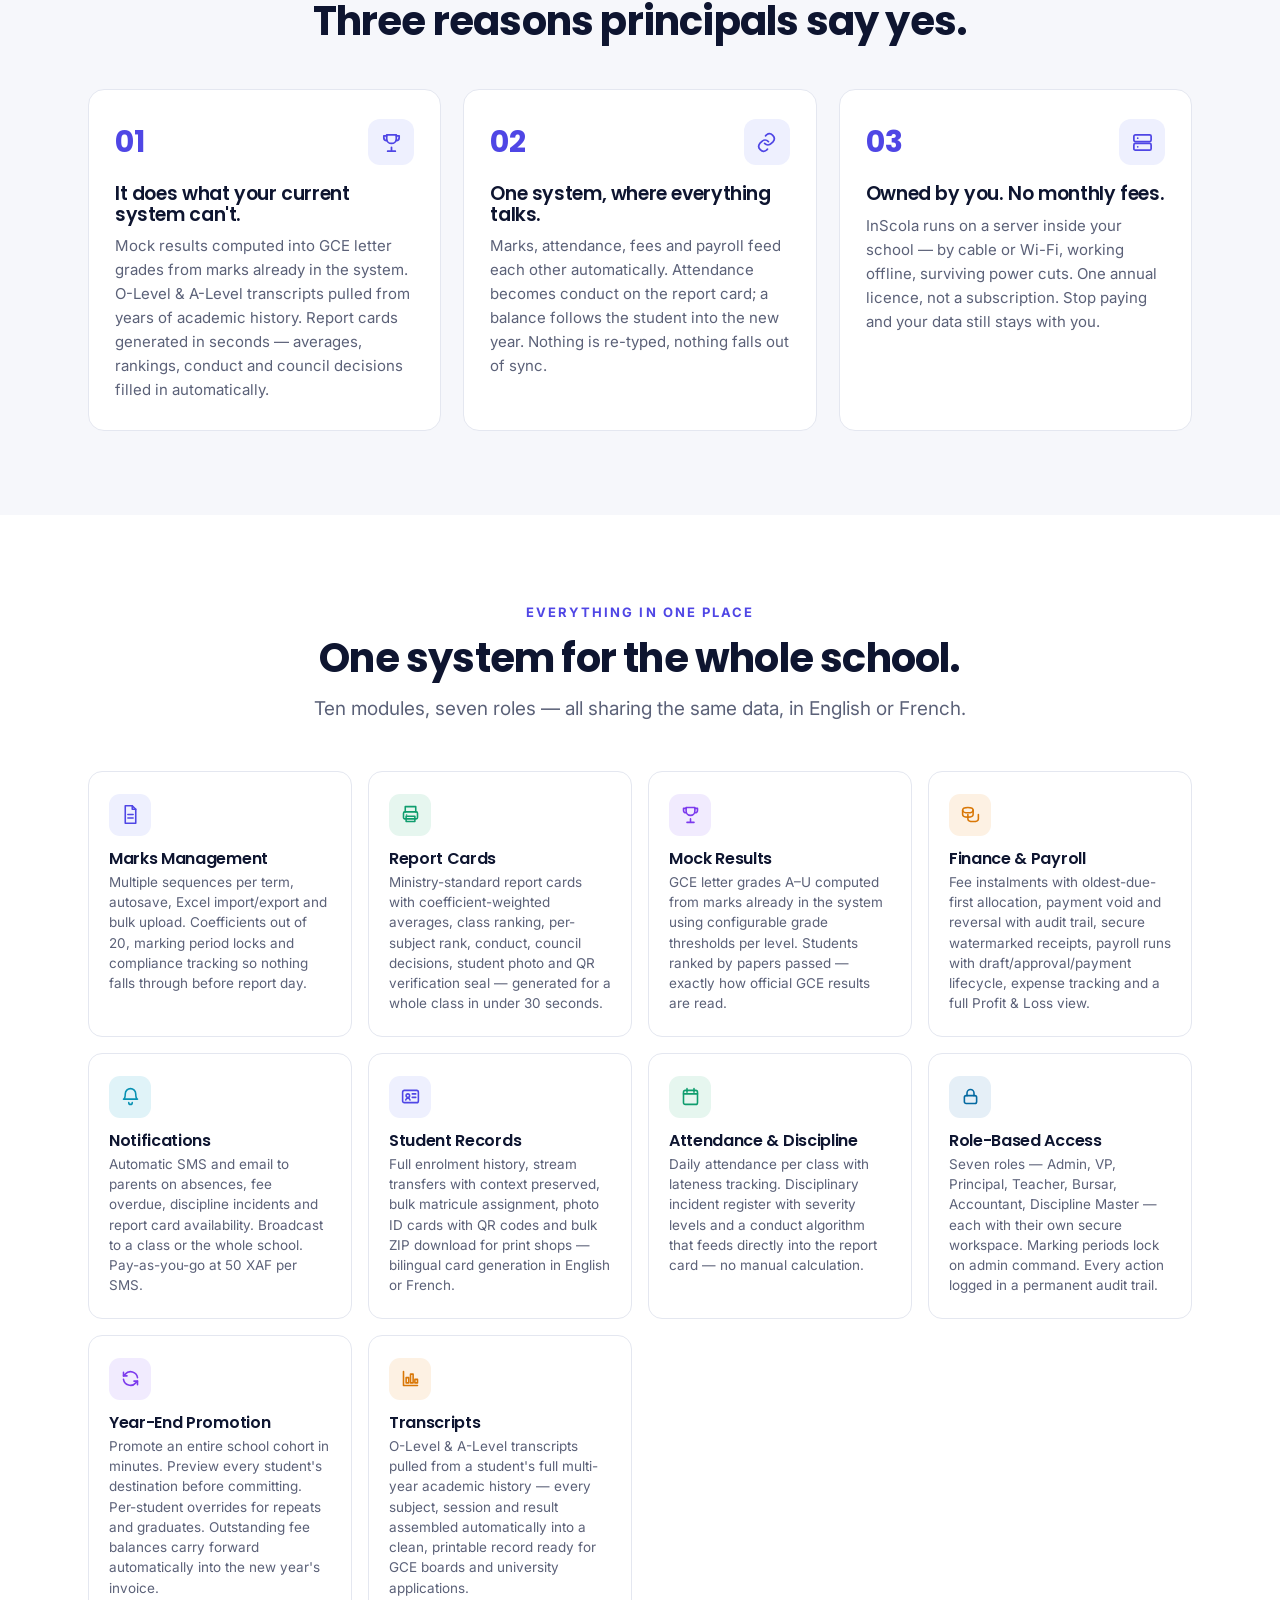
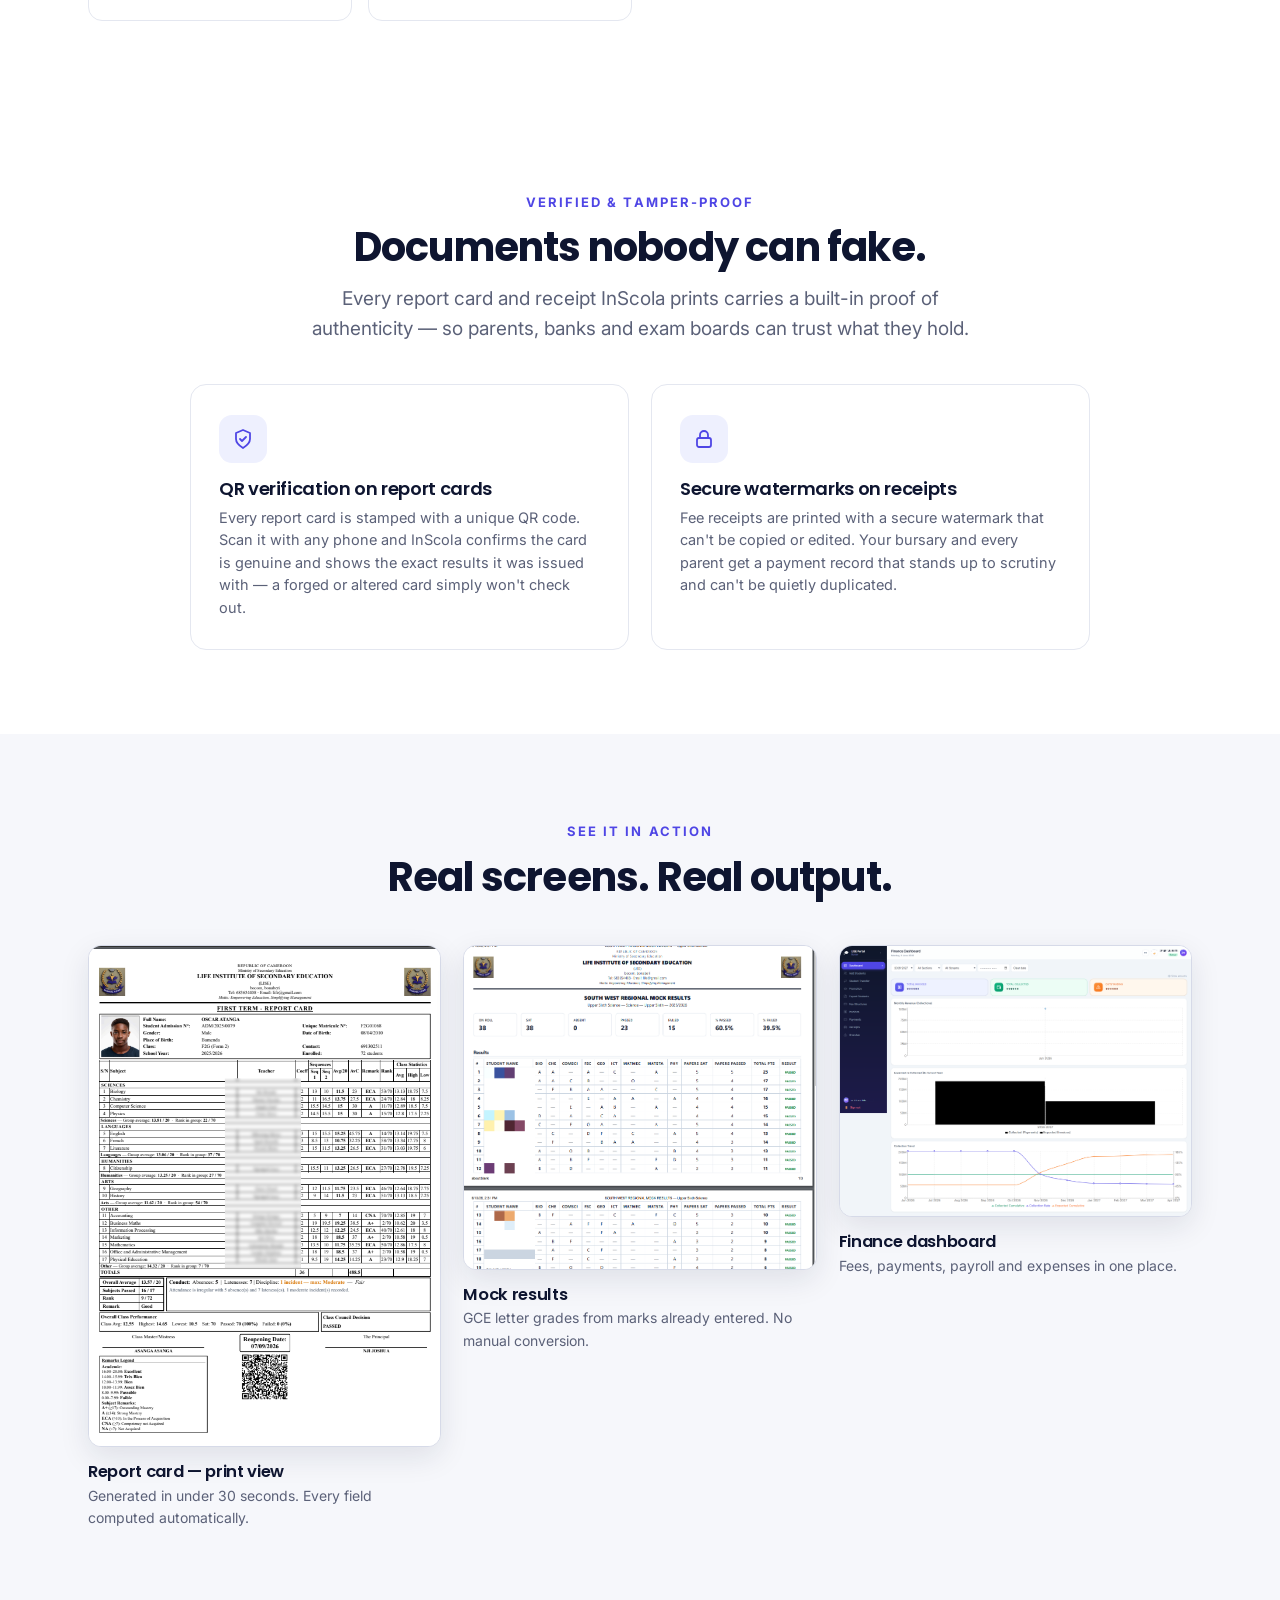
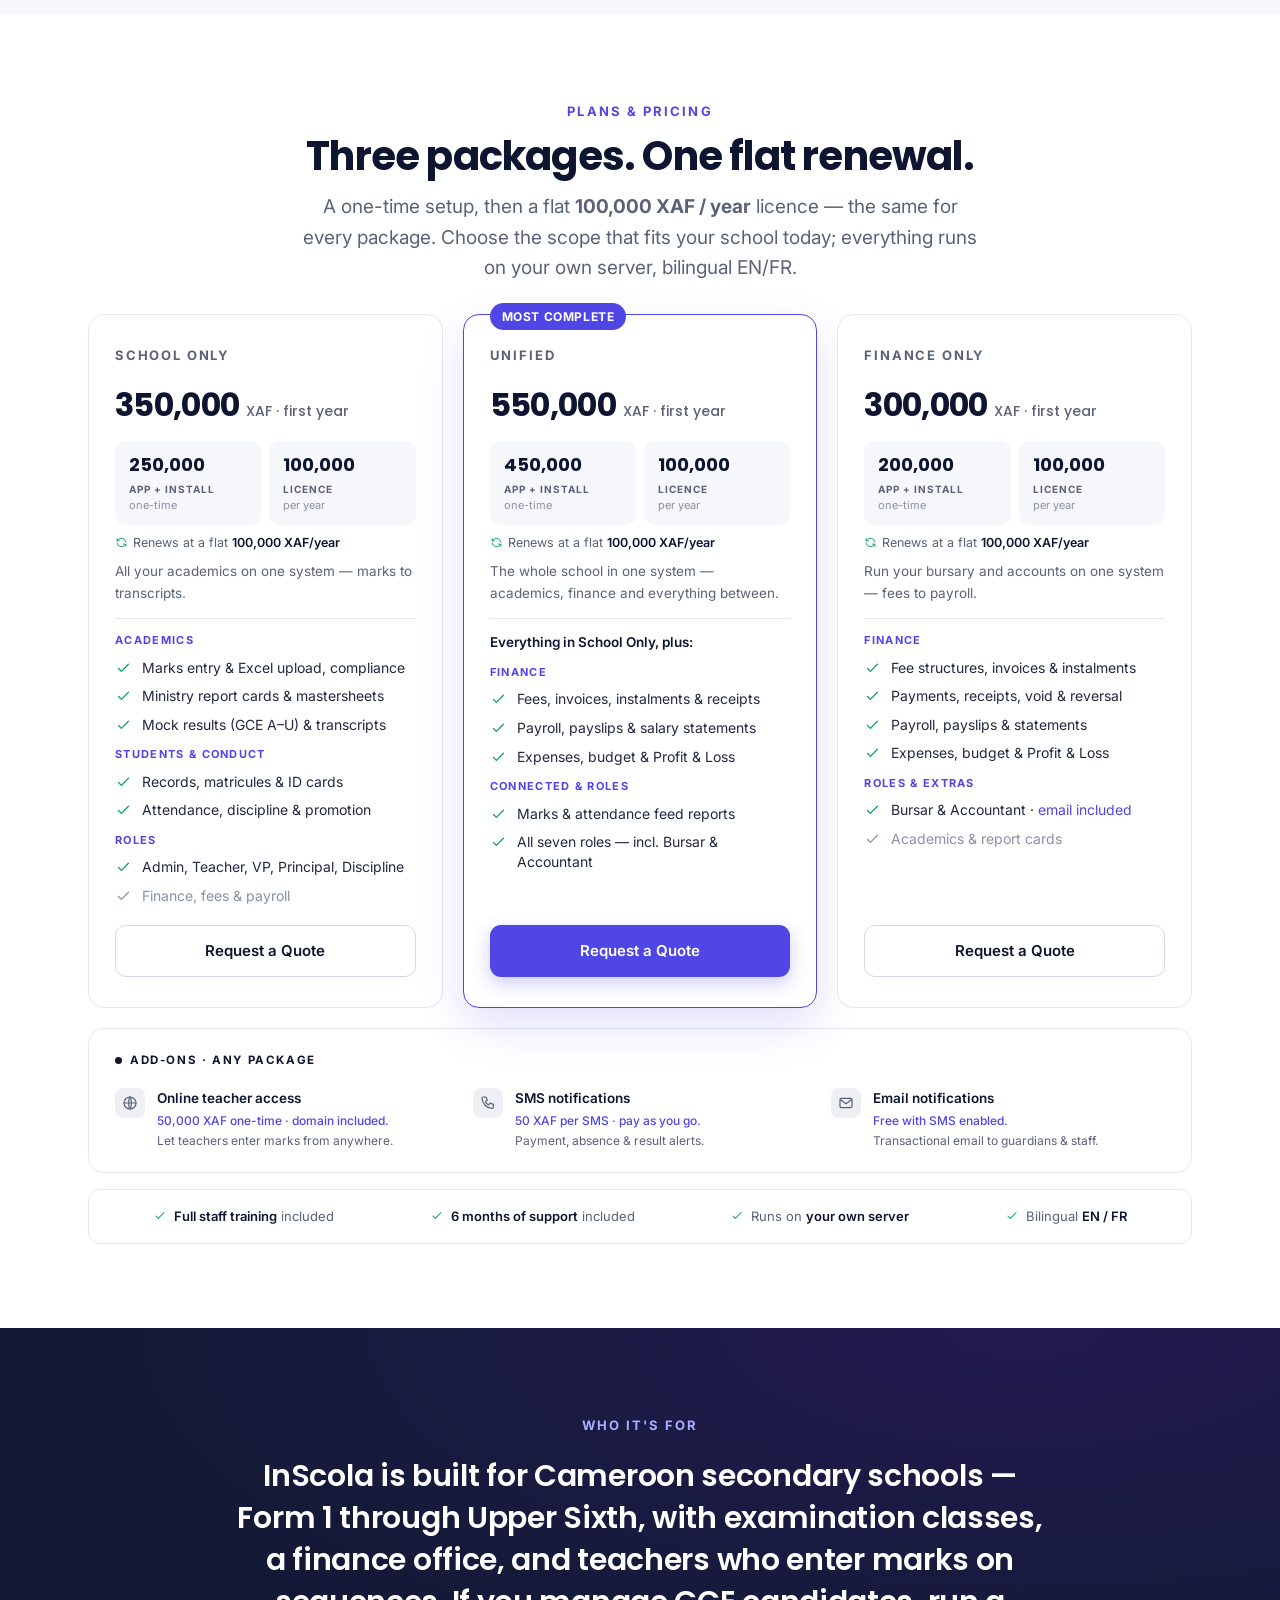
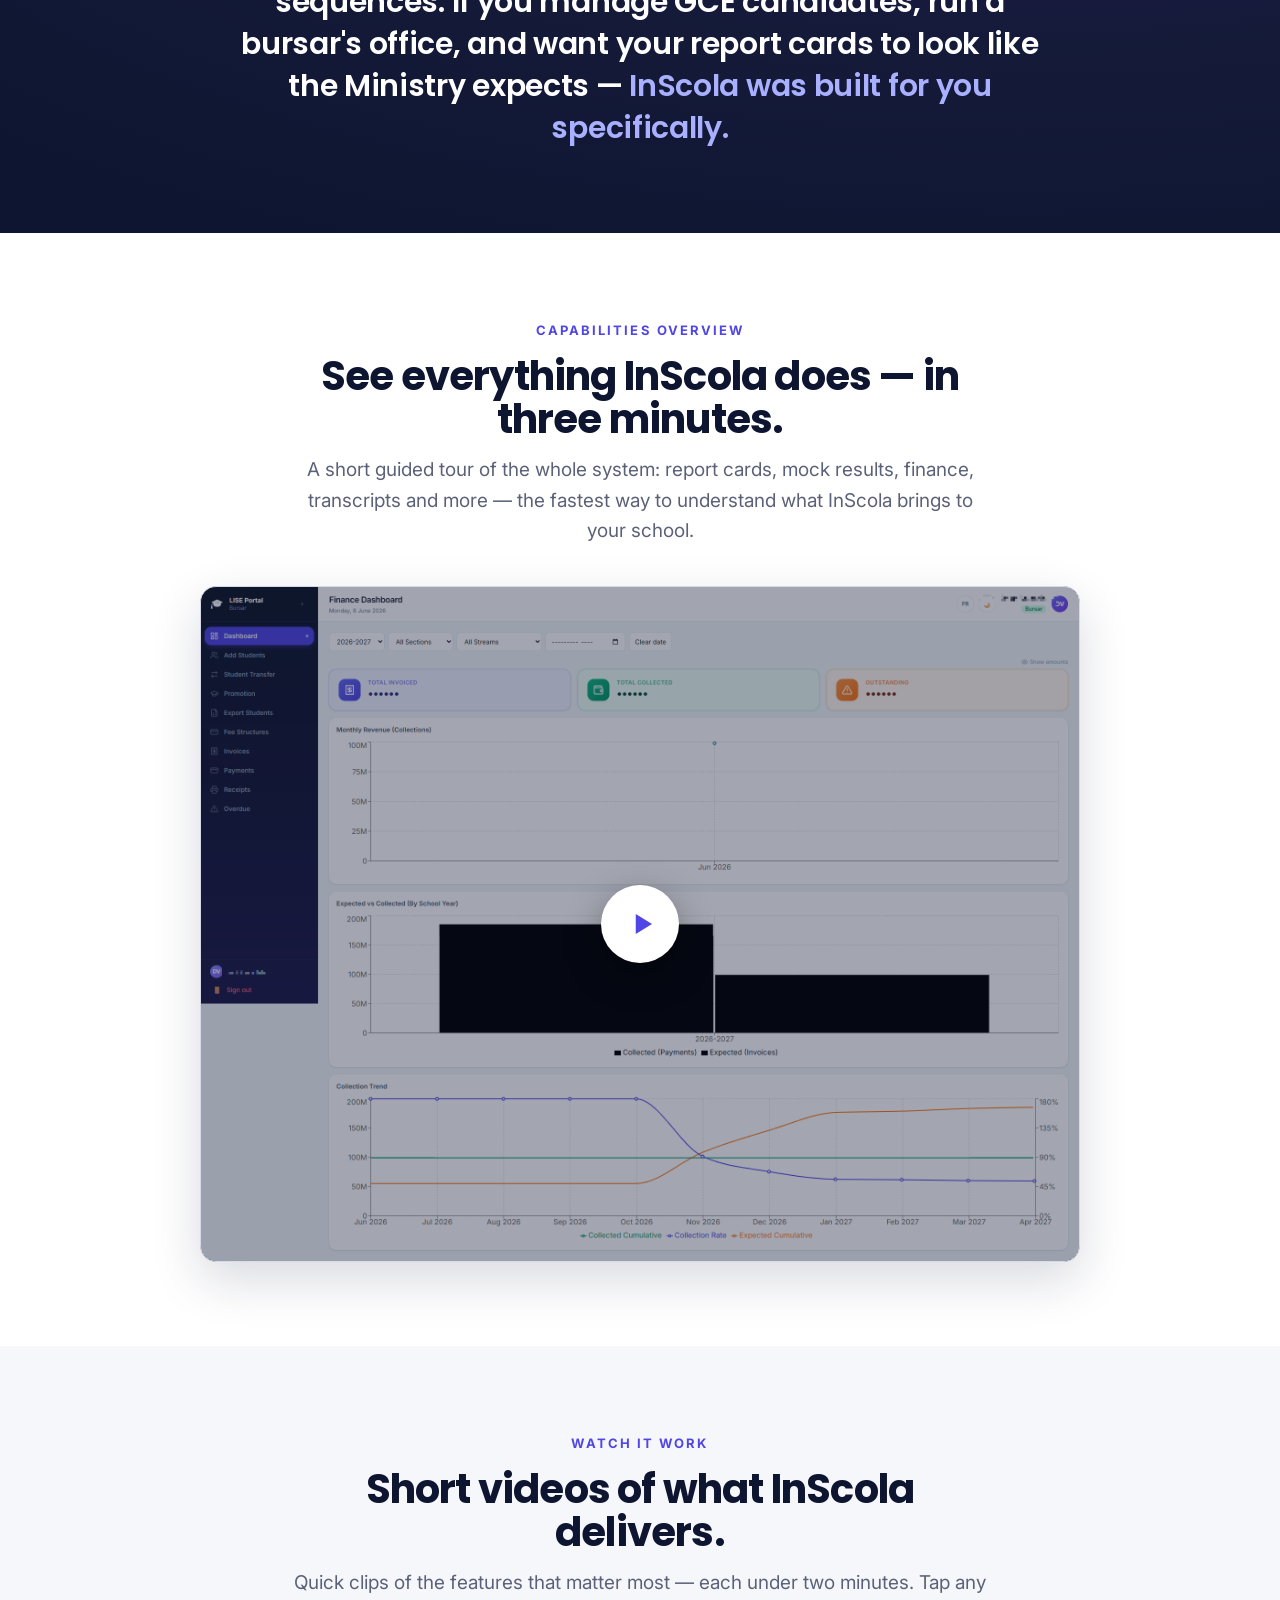
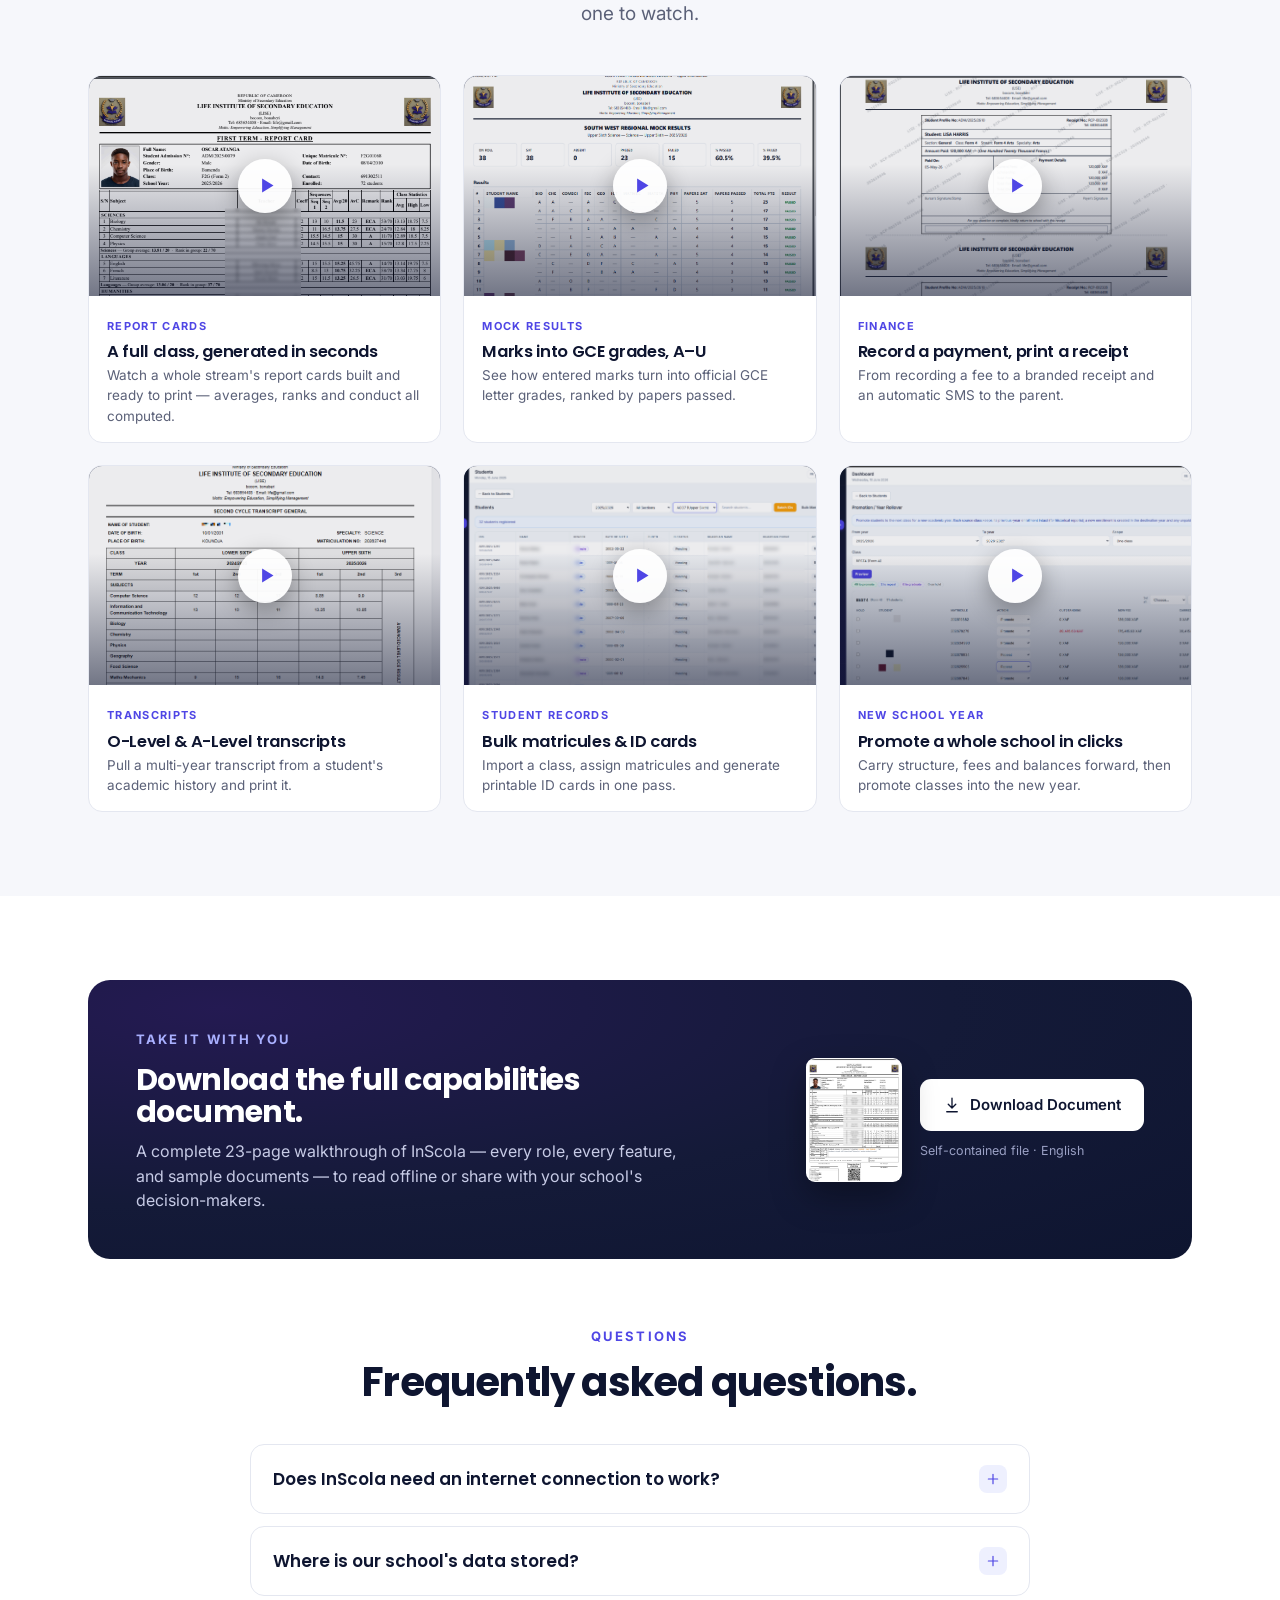
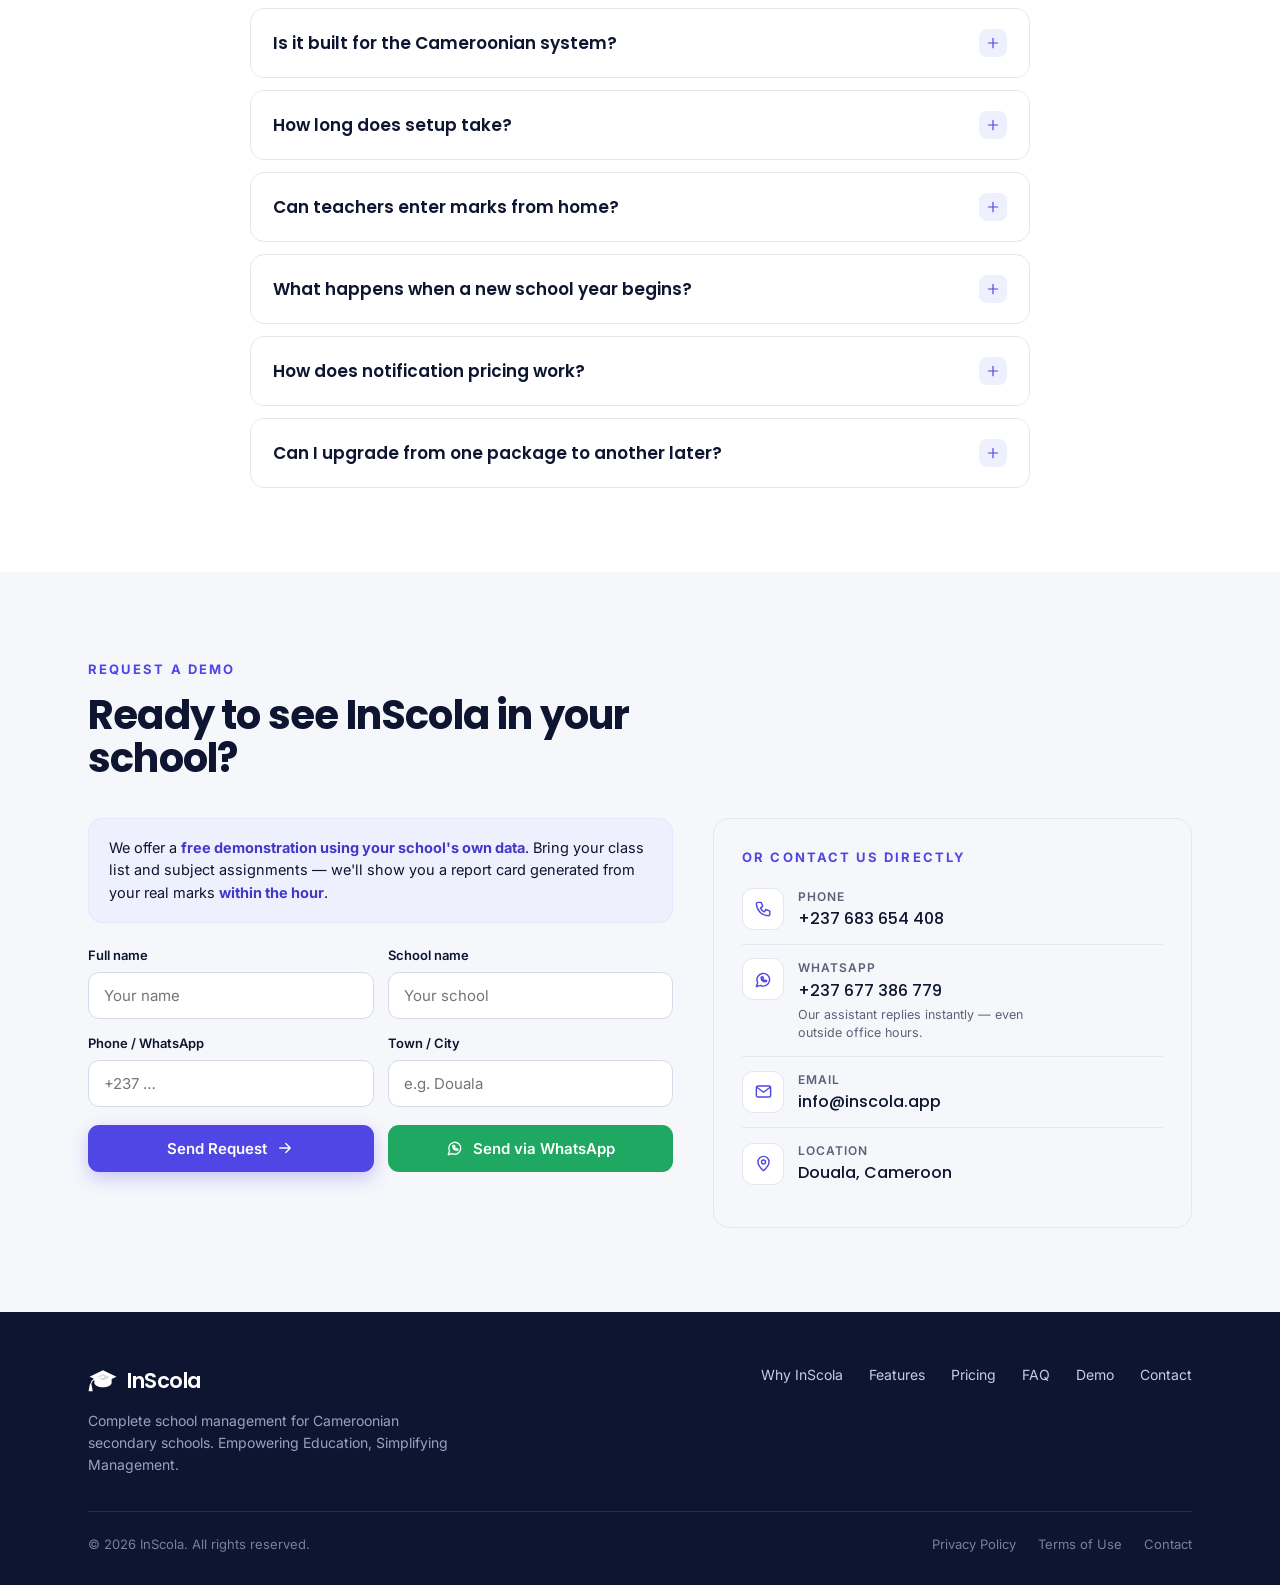
==== commit 8c43a429: "added more content" ====
--- a/index.html
+++ b/index.html
@@ -94,11 +94,19 @@
         <a id="hero-dl-btn" class="btn btn-ghost" href="downloads/InscolaCapabilities.pdf" download="InscolaCapabilities.pdf"><svg><use href="#i-dl"></use></svg><span data-i18n="hero.cta_dl">Capabilities Document</span></a>
       </div>
     </div>
-    <div class="browser reveal" style="margin-top:54px;">
-      <div class="browser__bar"><i></i><i></i><i></i>
-        <div class="browser__url"><svg style="color:#61c454"><use href="#i-lock"></use></svg>app.inscola.app</div>
-      </div>
-      <img src="shots/admin-dashboard.png" alt="InScola admin dashboard">
+    <div class="hero-shots reveal" style="margin-top:54px;">
+      <div class="browser hero-shot-doc">
+        <div class="browser__bar"><i></i><i></i><i></i>
+          <div class="browser__url"><svg style="color:#61c454"><use href="#i-lock"></use></svg>app.inscola.app</div>
+        </div>
+        <img src="shots/sample-report-card.png" alt="InScola generated report card — Ministry format">
+      </div>
+      <div class="browser hero-shot-app">
+        <div class="browser__bar"><i></i><i></i><i></i>
+          <div class="browser__url"><svg style="color:#61c454"><use href="#i-lock"></use></svg>app.inscola.app</div>
+        </div>
+        <img src="shots/finance-dashboard.png" alt="InScola finance dashboard — fees, payments and payroll">
+      </div>
     </div>
   </div>
 </section>
@@ -143,17 +151,42 @@
     <div class="center reveal" style="max-width:680px;margin:0 auto 46px;">
       <span class="eyebrow" data-i18n="feat.eyebrow">Everything in one place</span>
       <h2 class="h2" style="margin-top:12px;" data-i18n="feat.h2">One system for the whole school.</h2>
-      <p class="lead" style="margin-top:14px;" data-i18n="feat.lead">Eight modules, six roles — all sharing the same data, in English or French.</p>
+      <p class="lead" style="margin-top:14px;" data-i18n="feat.lead">Ten modules, seven roles — all sharing the same data, in English or French.</p>
     </div>
     <div class="fgrid">
-      <div class="fcard reveal"><div class="ic bg-indigo t-indigo"><svg><use href="#i-doc"></use></svg></div><h4 data-i18n="feat.1.h4">Marks Management</h4><p data-i18n="feat.1.p">Entry by sequence &amp; term with autosave, Excel import/export, coefficients out of 20.</p></div>
-      <div class="fcard reveal"><div class="ic bg-emerald t-emerald"><svg><use href="#i-printer"></use></svg></div><h4 data-i18n="feat.2.h4">Report Cards</h4><p data-i18n="feat.2.p">Ministry-standard report cards with averages, rank, conduct &amp; QR verification.</p></div>
-      <div class="fcard reveal"><div class="ic bg-violet t-violet"><svg><use href="#i-rank"></use></svg></div><h4 data-i18n="feat.3.h4">Mock Results</h4><p data-i18n="feat.3.p">GCE letter grades (A–U) from marks already entered, ranked by papers passed.</p></div>
-      <div class="fcard reveal"><div class="ic bg-amber t-amber"><svg><use href="#i-coins"></use></svg></div><h4 data-i18n="feat.4.h4">Finance &amp; Payroll</h4><p data-i18n="feat.4.p">Fees, invoices, receipts, expenses, Profit &amp; Loss, payroll and payslips in one ledger.</p></div>
-      <div class="fcard reveal"><div class="ic bg-disc t-disc"><svg><use href="#i-bell"></use></svg></div><h4 data-i18n="feat.5.h4">Notifications</h4><p data-i18n="feat.5.p">Automatic SMS &amp; email to parents, with a transparent credit &amp; top-up system.</p></div>
-      <div class="fcard reveal"><div class="ic bg-indigo t-indigo"><svg><use href="#i-id"></use></svg></div><h4 data-i18n="feat.6.h4">Student Records</h4><p data-i18n="feat.6.p">Profiles, matricules, ID cards, transcripts and one-click year promotion.</p></div>
-      <div class="fcard reveal"><div class="ic bg-emerald t-emerald"><svg><use href="#i-cal"></use></svg></div><h4 data-i18n="feat.7.h4">Attendance &amp; Discipline</h4><p data-i18n="feat.7.p">Attendance per stream and an incident register that feeds the report card.</p></div>
-      <div class="fcard reveal"><div class="ic bg-acct t-acct"><svg><use href="#i-lock"></use></svg></div><h4 data-i18n="feat.8.h4">Role-Based Access</h4><p data-i18n="feat.8.p">Six secure roles, each its own workspace, with a full audit trail.</p></div>
+      <div class="fcard reveal"><div class="ic bg-indigo t-indigo"><svg><use href="#i-doc"></use></svg></div><h4 data-i18n="feat.1.h4">Marks Management</h4><p data-i18n="feat.1.p">Multiple sequences per term, autosave, Excel import/export and bulk upload. Coefficients out of 20, marking period locks and compliance tracking so nothing falls through before report day.</p></div>
+      <div class="fcard reveal"><div class="ic bg-emerald t-emerald"><svg><use href="#i-printer"></use></svg></div><h4 data-i18n="feat.2.h4">Report Cards</h4><p data-i18n="feat.2.p">Ministry-standard report cards with coefficient-weighted averages, class ranking, per-subject rank, conduct, council decisions, student photo and QR verification seal — generated for a whole class in under 30 seconds.</p></div>
+      <div class="fcard reveal"><div class="ic bg-violet t-violet"><svg><use href="#i-rank"></use></svg></div><h4 data-i18n="feat.3.h4">Mock Results</h4><p data-i18n="feat.3.p">GCE letter grades A–U computed from marks already in the system using configurable grade thresholds per level. Students ranked by papers passed — exactly how official GCE results are read.</p></div>
+      <div class="fcard reveal"><div class="ic bg-amber t-amber"><svg><use href="#i-coins"></use></svg></div><h4 data-i18n="feat.4.h4">Finance &amp; Payroll</h4><p data-i18n="feat.4.p">Fee instalments with oldest-due-first allocation, payment void and reversal with audit trail, secure watermarked receipts, payroll runs with draft/approval/payment lifecycle, expense tracking and a full Profit &amp; Loss view.</p></div>
+      <div class="fcard reveal"><div class="ic bg-disc t-disc"><svg><use href="#i-bell"></use></svg></div><h4 data-i18n="feat.5.h4">Notifications</h4><p data-i18n="feat.5.p">Automatic SMS and email to parents on absences, fee overdue, discipline incidents and report card availability. Broadcast to a class or the whole school. Pay-as-you-go at 50 XAF per SMS.</p></div>
+      <div class="fcard reveal"><div class="ic bg-indigo t-indigo"><svg><use href="#i-id"></use></svg></div><h4 data-i18n="feat.6.h4">Student Records</h4><p data-i18n="feat.6.p">Full enrolment history, stream transfers with context preserved, bulk matricule assignment, photo ID cards with QR codes and bulk ZIP download for print shops — bilingual card generation in English or French.</p></div>
+      <div class="fcard reveal"><div class="ic bg-emerald t-emerald"><svg><use href="#i-cal"></use></svg></div><h4 data-i18n="feat.7.h4">Attendance &amp; Discipline</h4><p data-i18n="feat.7.p">Daily attendance per class with lateness tracking. Disciplinary incident register with severity levels and a conduct algorithm that feeds directly into the report card — no manual calculation.</p></div>
+      <div class="fcard reveal"><div class="ic bg-acct t-acct"><svg><use href="#i-lock"></use></svg></div><h4 data-i18n="feat.8.h4">Role-Based Access</h4><p data-i18n="feat.8.p">Seven roles — Admin, VP, Principal, Teacher, Bursar, Accountant, Discipline Master — each with their own secure workspace. Marking periods lock on admin command. Every action logged in a permanent audit trail.</p></div>
+      <div class="fcard reveal"><div class="ic bg-violet t-violet"><svg><use href="#i-refresh"></use></svg></div><h4 data-i18n="feat.9.h4">Year-End Promotion</h4><p data-i18n="feat.9.p">Promote an entire school cohort in minutes. Preview every student's destination before committing. Per-student overrides for repeats and graduates. Outstanding fee balances carry forward automatically into the new year's invoice.</p></div>
+      <div class="fcard reveal"><div class="ic bg-amber t-amber"><svg><use href="#i-chart"></use></svg></div><h4 data-i18n="feat.10.h4">Transcripts</h4><p data-i18n="feat.10.p">O-Level &amp; A-Level transcripts pulled from a student's full multi-year academic history — every subject, session and result assembled automatically into a clean, printable record ready for GCE boards and university applications.</p></div>
+    </div>
+  </div>
+</section>
+
+<!-- ============ TRUST / VERIFICATION ============ -->
+<section class="sec">
+  <div class="wrap">
+    <div class="center reveal" style="max-width:680px;margin:0 auto 40px;">
+      <span class="eyebrow" data-i18n="trust.eyebrow">Verified &amp; tamper-proof</span>
+      <h2 class="h2" style="margin-top:12px;" data-i18n="trust.h2">Documents nobody can fake.</h2>
+      <p class="lead" style="margin-top:14px;" data-i18n="trust.lead">Every report card and receipt InScola prints carries a built-in proof of authenticity — so parents, banks and exam boards can trust what they hold.</p>
+    </div>
+    <div class="trust-grid">
+      <div class="trust-card reveal">
+        <span class="trust-ic"><svg><use href="#i-shield"></use></svg></span>
+        <h4 data-i18n="trust.1.h4">QR verification on report cards</h4>
+        <p data-i18n="trust.1.p">Every report card is stamped with a unique QR code. Scan it with any phone and InScola confirms the card is genuine and shows the exact results it was issued with — a forged or altered card simply won't check out.</p>
+      </div>
+      <div class="trust-card reveal">
+        <span class="trust-ic"><svg><use href="#i-lock"></use></svg></span>
+        <h4 data-i18n="trust.2.h4">Secure watermarks on receipts</h4>
+        <p data-i18n="trust.2.p">Fee receipts are printed with a secure watermark that can't be copied or edited. Your bursary and every parent get a payment record that stands up to scrutiny and can't be quietly duplicated.</p>
+      </div>
     </div>
   </div>
 </section>
@@ -328,7 +361,7 @@
   <div class="wrap center">
     <div class="who mx-auto reveal">
       <span class="eyebrow light" data-i18n="who.eyebrow">Who it's for</span>
-      <p class="big" style="margin-top:18px;" data-i18n-html="who.p">InScola is designed for Cameroon secondary schools with <em>hundreds — thousands of students</em>, teaching in English, French, or both. If your school has Form 1 through Upper Sixth, examination classes, a finance office, and teachers who enter marks — <em>InScola was built for you.</em></p>
+      <p class="big" style="margin-top:18px;" data-i18n-html="who.p">InScola is built for Cameroon secondary schools — Form 1 through Upper Sixth, with examination classes, a finance office, and teachers who enter marks on sequences. If you manage GCE candidates, run a bursar's office, and want your report cards to look like the Ministry expects — <em>InScola was built for you specifically.</em></p>
     </div>
   </div>
 </section>
@@ -494,7 +527,7 @@
       <div class="directcard reveal">
         <div class="eyebrow" style="margin-bottom:6px;" data-i18n="con.direct">Or contact us directly</div>
         <div class="dline"><span class="di"><svg><use href="#i-phone"></use></svg></span><div><div class="dk" data-i18n="con.dk1">Phone</div><div class="dv" data-field="phone"><a href="tel:+237683654408" style="color:inherit;">+237 683 654 408</a></div></div></div>
-        <div class="dline"><span class="di"><svg><use href="#i-wa"></use></svg></span><div><div class="dk" data-i18n="con.dk2">WhatsApp</div><div class="dv" data-field="whatsapp"><a href="https://wa.me/237677386779" target="_blank" rel="noopener" style="color:inherit;">+237 677 386 779</a></div></div></div>
+        <div class="dline dline-wa"><span class="di"><svg><use href="#i-wa"></use></svg></span><div><div class="dk" data-i18n="con.dk2">WhatsApp</div><div class="dv" data-field="whatsapp"><a href="https://wa.me/237677386779" target="_blank" rel="noopener" style="color:inherit;">+237 677 386 779</a></div><div class="dsub" data-i18n="con.wa_note">Our assistant replies instantly — even outside office hours.</div></div></div>
         <div class="dline"><span class="di"><svg><use href="#i-mail"></use></svg></span><div><div class="dk" data-i18n="con.dk3">Email</div><div class="dv" data-field="email"><a href="mailto:info@inscola.app" style="color:inherit;">info@inscola.app</a></div></div></div>
         <div class="dline"><span class="di"><svg><use href="#i-pin"></use></svg></span><div><div class="dk" data-i18n="con.dk4">Location</div><div class="dv" data-i18n="con.location">Douala, Cameroon</div></div></div>
       </div>
@@ -560,18 +593,26 @@
     'ben.3.h3': 'Owned by you. No monthly fees.',
     'ben.3.p': 'InScola runs on a server inside your school — by cable or Wi-Fi, working offline, surviving power cuts. One annual licence, not a subscription. Stop paying and your data still stays with you.',
     'feat.eyebrow': 'Everything in one place', 'feat.h2': 'One system for the whole school.',
-    'feat.lead': 'Eight modules, six roles — all sharing the same data, in English or French.',
-    'feat.1.h4': 'Marks Management', 'feat.1.p': 'Entry by sequence & term with autosave, Excel import/export, coefficients out of 20.',
-    'feat.2.h4': 'Report Cards', 'feat.2.p': 'Ministry-standard report cards with averages, rank, conduct & QR verification.',
-    'feat.3.h4': 'Mock Results', 'feat.3.p': 'GCE letter grades (A–U) from marks already entered, ranked by papers passed.',
-    'feat.4.h4': 'Finance & Payroll', 'feat.4.p': 'Fees, invoices, receipts, expenses, Profit & Loss, payroll and payslips in one ledger.',
-    'feat.5.h4': 'Notifications', 'feat.5.p': 'Automatic SMS & email to parents, with a transparent credit & top-up system.',
-    'feat.6.h4': 'Student Records', 'feat.6.p': 'Profiles, matricules, ID cards, transcripts and one-click year promotion.',
-    'feat.7.h4': 'Attendance & Discipline', 'feat.7.p': 'Attendance per stream and an incident register that feeds the report card.',
-    'feat.8.h4': 'Role-Based Access', 'feat.8.p': 'Six secure roles, each its own workspace, with a full audit trail.',
+    'feat.lead': 'Ten modules, seven roles — all sharing the same data, in English or French.',
+    'feat.1.h4': 'Marks Management', 'feat.1.p': 'Multiple sequences per term, autosave, Excel import/export and bulk upload. Coefficients out of 20, marking period locks and compliance tracking so nothing falls through before report day.',
+    'feat.2.h4': 'Report Cards', 'feat.2.p': 'Ministry-standard report cards with coefficient-weighted averages, class ranking, per-subject rank, conduct, council decisions, student photo and QR verification seal — generated for a whole class in under 30 seconds.',
+    'feat.3.h4': 'Mock Results', 'feat.3.p': 'GCE letter grades A–U computed from marks already in the system using configurable grade thresholds per level. Students ranked by papers passed — exactly how official GCE results are read.',
+    'feat.4.h4': 'Finance & Payroll', 'feat.4.p': 'Fee instalments with oldest-due-first allocation, payment void and reversal with audit trail, secure watermarked receipts, payroll runs with draft/approval/payment lifecycle, expense tracking and a full Profit & Loss view.',
+    'feat.5.h4': 'Notifications', 'feat.5.p': 'Automatic SMS and email to parents on absences, fee overdue, discipline incidents and report card availability. Broadcast to a class or the whole school. Pay-as-you-go at 50 XAF per SMS.',
+    'feat.6.h4': 'Student Records', 'feat.6.p': 'Full enrolment history, stream transfers with context preserved, bulk matricule assignment, photo ID cards with QR codes and bulk ZIP download for print shops — bilingual card generation in English or French.',
+    'feat.7.h4': 'Attendance & Discipline', 'feat.7.p': 'Daily attendance per class with lateness tracking. Disciplinary incident register with severity levels and a conduct algorithm that feeds directly into the report card — no manual calculation.',
+    'feat.8.h4': 'Role-Based Access', 'feat.8.p': 'Seven roles — Admin, VP, Principal, Teacher, Bursar, Accountant, Discipline Master — each with their own secure workspace. Marking periods lock on admin command. Every action logged in a permanent audit trail.',
+    'feat.9.h4': 'Year-End Promotion', 'feat.9.p': "Promote an entire school cohort in minutes. Preview every student's destination before committing. Per-student overrides for repeats and graduates. Outstanding fee balances carry forward automatically into the new year's invoice.",
+    'feat.10.h4': 'Transcripts', 'feat.10.p': "O-Level & A-Level transcripts pulled from a student's full multi-year academic history — every subject, session and result assembled automatically into a clean, printable record ready for GCE boards and university applications.",
+    'trust.eyebrow': 'Verified & tamper-proof', 'trust.h2': 'Documents nobody can fake.',
+    'trust.lead': 'Every report card and receipt InScola prints carries a built-in proof of authenticity — so parents, banks and exam boards can trust what they hold.',
+    'trust.1.h4': 'QR verification on report cards',
+    'trust.1.p': "Every report card is stamped with a unique QR code. Scan it with any phone and InScola confirms the card is genuine and shows the exact results it was issued with — a forged or altered card simply won't check out.",
+    'trust.2.h4': 'Secure watermarks on receipts',
+    'trust.2.p': "Fee receipts are printed with a secure watermark that can't be copied or edited. Your bursary and every parent get a payment record that stands up to scrutiny and can't be quietly duplicated.",
     'shot.eyebrow': 'See it in action', 'shot.h2': 'Real screens. Real output.',
     'shot.1.h4': 'Report card — print view', 'shot.1.p': 'Generated in under 30 seconds. Every field computed automatically.',
-    'shot.2.h4': 'Mock results panel', 'shot.2.p': 'GCE letter grades from marks already entered. No manual conversion.',
+    'shot.2.h4': 'Mock results', 'shot.2.p': 'GCE letter grades from marks already entered. No manual conversion.',
     'shot.3.h4': 'Finance dashboard', 'shot.3.p': 'Fees, payments, payroll and expenses in one place.',
     'price.eyebrow': 'Plans & Pricing', 'price.h2': 'Three packages. One flat renewal.',
     'price.lead': 'A one-time setup, then a flat <b>100,000 XAF / year</b> licence — the same for every package. Choose the scope that fits your school today; everything runs on your own server, bilingual EN/FR.',
@@ -650,6 +691,7 @@
     'con.err': 'Something went wrong — please try “Send via WhatsApp” instead.',
     'con.direct': 'Or contact us directly',
     'con.dk1': 'Phone', 'con.dk2': 'WhatsApp', 'con.dk3': 'Email', 'con.dk4': 'Location',
+    'con.wa_note': 'Our assistant replies instantly — even outside office hours.',
     'con.location': 'Douala, Cameroon',
     'foot.tagline': 'Complete school management for Cameroonian secondary schools. Empowering Education, Simplifying Management.',
     'foot.why': 'Why InScola', 'foot.feat': 'Features', 'foot.price': 'Pricing',
@@ -676,18 +718,26 @@
     'ben.3.h3': 'Vous en êtes propriétaire. Pas d’abonnement mensuel.',
     'ben.3.p': 'InScola fonctionne sur un serveur à l’intérieur de votre école — par câble ou Wi-Fi, hors ligne, résistant aux coupures de courant. Une licence annuelle, pas un abonnement. Cessez de payer et vos données restent chez vous.',
     'feat.eyebrow': 'Tout en un seul endroit', 'feat.h2': 'Un système pour toute l’école.',
-    'feat.lead': 'Huit modules, six rôles — tous partageant les mêmes données, en anglais ou en français.',
-    'feat.1.h4': 'Gestion des Notes', 'feat.1.p': 'Saisie par séquence et trimestre avec sauvegarde auto, import/export Excel, coefficients sur 20.',
-    'feat.2.h4': 'Bulletins Scolaires', 'feat.2.p': 'Bulletins aux normes du Ministère avec moyennes, rang, conduite et vérification QR.',
-    'feat.3.h4': 'Résultats des Épreuves', 'feat.3.p': 'Notes GCE (A–U) à partir des notes déjà saisies, classées par matières réussies.',
-    'feat.4.h4': 'Finance & Paie', 'feat.4.p': 'Frais, factures, reçus, dépenses, Pertes & Profits, paie et bulletins de paie dans un seul registre.',
-    'feat.5.h4': 'Notifications', 'feat.5.p': 'SMS et e-mail automatiques aux parents, avec un système de crédit et de recharge transparent.',
-    'feat.6.h4': 'Dossiers des Élèves', 'feat.6.p': 'Profils, matricules, cartes d’identité, relevés et promotion en un clic.',
-    'feat.7.h4': 'Présences & Discipline', 'feat.7.p': 'Présences par classe et un registre d’incidents qui alimente le bulletin.',
-    'feat.8.h4': 'Accès par Rôle', 'feat.8.p': 'Six rôles sécurisés, chacun avec son propre espace de travail, avec une piste d’audit complète.',
+    'feat.lead': 'Dix modules, sept rôles — tous partageant les mêmes données, en anglais ou en français.',
+    'feat.1.h4': 'Gestion des Notes', 'feat.1.p': 'Plusieurs séquences par trimestre, sauvegarde automatique, import/export Excel et téléversement en masse. Coefficients sur 20, verrouillage des périodes de saisie et suivi de conformité pour que rien ne manque avant le jour des bulletins.',
+    'feat.2.h4': 'Bulletins Scolaires', 'feat.2.p': 'Bulletins aux normes du Ministère avec moyennes pondérées par coefficient, classement de la classe, rang par matière, conduite, décisions du conseil, photo de l’élève et sceau de vérification QR — générés pour toute une classe en moins de 30 secondes.',
+    'feat.3.h4': 'Résultats des Épreuves', 'feat.3.p': 'Notes GCE A–U calculées à partir des notes déjà dans le système, avec des seuils de note configurables par niveau. Élèves classés par matières réussies — exactement comme se lisent les résultats officiels du GCE.',
+    'feat.4.h4': 'Finance & Paie', 'feat.4.p': 'Versements de frais avec imputation la plus ancienne d’abord, annulation et contre-passation des paiements avec piste d’audit, reçus sécurisés filigranés, cycles de paie avec brouillon/approbation/paiement, suivi des dépenses et une vue Pertes & Profits complète.',
+    'feat.5.h4': 'Notifications', 'feat.5.p': 'SMS et e-mail automatiques aux parents en cas d’absence, de frais en retard, d’incident de discipline et de disponibilité du bulletin. Diffusion à une classe ou à toute l’école. À la demande, à 50 XAF par SMS.',
+    'feat.6.h4': 'Dossiers des Élèves', 'feat.6.p': 'Historique complet des inscriptions, transferts de classe avec le contexte préservé, attribution de matricules en masse, cartes d’identité avec photo et QR code et téléchargement ZIP groupé pour les imprimeurs — génération de cartes bilingue en anglais ou en français.',
+    'feat.7.h4': 'Présences & Discipline', 'feat.7.p': 'Présences quotidiennes par classe avec suivi des retards. Registre des incidents disciplinaires avec niveaux de gravité et un algorithme de conduite qui alimente directement le bulletin — aucun calcul manuel.',
+    'feat.8.h4': 'Accès par Rôle', 'feat.8.p': 'Sept rôles — Admin, Censeur, Directeur, Enseignant, Intendant, Comptable, Surveillant Général — chacun avec son propre espace de travail sécurisé. Les périodes de saisie se verrouillent sur commande de l’admin. Chaque action est journalisée dans une piste d’audit permanente.',
+    'feat.9.h4': 'Promotion de Fin d’Année', 'feat.9.p': 'Promouvez toute une cohorte scolaire en quelques minutes. Prévisualisez la destination de chaque élève avant de valider. Ajustements par élève pour les redoublants et les diplômés. Les soldes de frais impayés sont reportés automatiquement sur la facture de la nouvelle année.',
+    'feat.10.h4': 'Relevés de Notes', 'feat.10.p': 'Relevés O-Level et A-Level extraits de tout l’historique académique pluriannuel d’un élève — chaque matière, session et résultat assemblés automatiquement dans un document clair et imprimable, prêt pour les jurys du GCE et les candidatures universitaires.',
+    'trust.eyebrow': 'Vérifié & infalsifiable', 'trust.h2': 'Des documents impossibles à falsifier.',
+    'trust.lead': 'Chaque bulletin et chaque reçu imprimé par InScola porte une preuve d’authenticité intégrée — pour que parents, banques et jurys d’examen puissent se fier à ce qu’ils ont en main.',
+    'trust.1.h4': 'Vérification QR sur les bulletins',
+    'trust.1.p': 'Chaque bulletin est marqué d’un QR code unique. Scannez-le avec n’importe quel téléphone et InScola confirme que le bulletin est authentique et affiche les résultats exacts avec lesquels il a été émis — un bulletin falsifié ou modifié ne passera tout simplement pas.',
+    'trust.2.h4': 'Filigranes sécurisés sur les reçus',
+    'trust.2.p': 'Les reçus de frais sont imprimés avec un filigrane sécurisé impossible à copier ou à modifier. Votre intendance et chaque parent obtiennent un justificatif de paiement fiable et impossible à dupliquer discrètement.',
     'shot.eyebrow': 'Voir en action', 'shot.h2': 'Vrais écrans. Vrais résultats.',
     'shot.1.h4': 'Bulletin — vue impression', 'shot.1.p': 'Généré en moins de 30 secondes. Chaque champ calculé automatiquement.',
-    'shot.2.h4': 'Tableau de résultats d’épreuves', 'shot.2.p': 'Notes GCE à partir des notes déjà saisies. Pas de conversion manuelle.',
+    'shot.2.h4': 'Résultats d’épreuves', 'shot.2.p': 'Notes GCE à partir des notes déjà saisies. Pas de conversion manuelle.',
     'shot.3.h4': 'Tableau de bord financier', 'shot.3.p': 'Frais, paiements, paie et dépenses en un seul endroit.',
     'price.eyebrow': 'Formules & Tarifs', 'price.h2': 'Trois formules. Un renouvellement fixe.',
     'price.lead': 'Un frais d’installation unique, puis une licence fixe de <b>100 000 XAF / an</b> — identique pour chaque formule. Choisissez le périmètre adapté à votre école aujourd’hui ; tout fonctionne sur votre propre serveur, bilingue EN/FR.',
@@ -766,6 +816,7 @@
     'con.err': 'Une erreur s’est produite — veuillez essayer « Envoyer via WhatsApp » à la place.',
     'con.direct': 'Ou contactez-nous directement',
     'con.dk1': 'Téléphone', 'con.dk2': 'WhatsApp', 'con.dk3': 'E-mail', 'con.dk4': 'Localisation',
+    'con.wa_note': 'Notre assistant répond instantanément — même en dehors des heures de bureau.',
     'con.location': 'Douala, Cameroun',
     'foot.tagline': 'Gestion complète d’école pour les lycées camerounais. Renforcer l’éducation, simplifier la gestion.',
     'foot.why': 'Pourquoi InScola', 'foot.feat': 'Fonctionnalités', 'foot.price': 'Tarifs',
--- a/site.css
+++ b/site.css
@@ -102,6 +102,11 @@
 .browser__url{ margin-left:12px; flex:1; max-width:340px; height:22px; border-radius:6px; background:rgba(255,255,255,.08);
   display:flex; align-items:center; padding:0 10px; gap:7px; font-size:11px; color:#9aa0c4; }
 .browser__url svg{ width:11px; height:11px; }
+.hero-shots{ display:flex; align-items:flex-end; justify-content:center; gap:20px; }
+.hero-shots .browser{ margin:0; }
+.hero-shot-doc{ flex:0 0 33%; max-width:340px; }
+.hero-shot-app{ flex:1 1 auto; max-width:620px; }
+.hero-shots .browser img{ display:block; width:100%; height:auto; }
 
 /* ---- problem band ---- */
 .problem{ font-family:var(--serif); font-weight:600; font-size:clamp(22px,2.8vw,32px); line-height:1.35; color:var(--ink); letter-spacing:-.01em; }
@@ -132,6 +137,16 @@
 .t-amber{color:var(--amber);} .bg-amber{background:var(--amber-tint);}
 .t-acct{color:var(--acct);} .bg-acct{background:var(--acct-tint);}
 .t-disc{color:var(--disc);} .bg-disc{background:var(--disc-tint);}
+
+/* ---- trust / verification ---- */
+.trust-grid{ display:grid; grid-template-columns:repeat(2,1fr); gap:22px; max-width:900px; margin:0 auto; }
+.trust-card{ border:1px solid var(--line); border-radius:var(--r); padding:30px 28px; background:#fff; transition:.18s ease; }
+.trust-card:hover{ border-color:var(--indigo-tint-2); box-shadow:0 14px 36px rgba(20,26,60,.09); transform:translateY(-3px); }
+.trust-ic{ width:48px; height:48px; border-radius:13px; background:var(--indigo-tint); color:var(--indigo); display:flex; align-items:center; justify-content:center; margin-bottom:16px; }
+.trust-ic svg{ width:24px; height:24px; }
+.trust-card h4{ font-family:var(--serif); font-size:18px; font-weight:600; color:var(--ink); margin-bottom:8px; }
+.trust-card p{ font-size:14.5px; color:var(--muted); line-height:1.55; }
+@media (max-width:760px){ .trust-grid{ grid-template-columns:1fr; } }
 
 /* ---- screenshots ---- */
 .shotrow{ display:grid; grid-template-columns:repeat(3,1fr); gap:22px; }
@@ -270,6 +285,8 @@
 .dline .di svg{ width:19px; height:19px; }
 .dline .dk{ font-size:12px; color:var(--muted); font-weight:600; text-transform:uppercase; letter-spacing:.08em; }
 .dline .dv{ font-family:var(--serif); font-weight:500; font-size:16px; color:var(--ink); }
+.dline.dline-wa{ align-items:flex-start; }
+.dline .dsub{ margin-top:3px; font-size:12.5px; color:var(--muted); line-height:1.45; max-width:32ch; }
 .promise{ background:var(--indigo-tint); border:1px solid var(--indigo-tint-2); border-radius:14px; padding:18px 20px; font-size:14.5px; color:var(--ink); line-height:1.55; }
 .promise b{ color:var(--indigo-d); }
 
@@ -310,6 +327,7 @@
 .hero .browser{ will-change:transform; }
 .hero:hover .browser{ /* keep stable on hover */ }
 .browser{ animation:floaty 7s ease-in-out 1.4s infinite; }
+.hero-shot-app{ animation-delay:2.2s; animation-duration:8s; }
 .hero .glow{ animation:glow-drift 14s ease-in-out infinite; }
 .hero .glow:nth-of-type(2){ animation-duration:18s; animation-direction:reverse; }
 
@@ -379,6 +397,8 @@
   .shotrow{ grid-template-columns:1fr; }
   .vgrid{ grid-template-columns:1fr; }
   .price.feat{ order:-1; }
+  .hero-shots{ flex-direction:column; align-items:stretch; gap:16px; }
+  .hero-shot-doc, .hero-shot-app{ flex:none; max-width:none; }
   .hero-actions{ flex-direction:column; align-items:stretch; }
   .hero-actions .btn{ justify-content:center; }
   .hdr-cta .btn-wa{ display:none; }
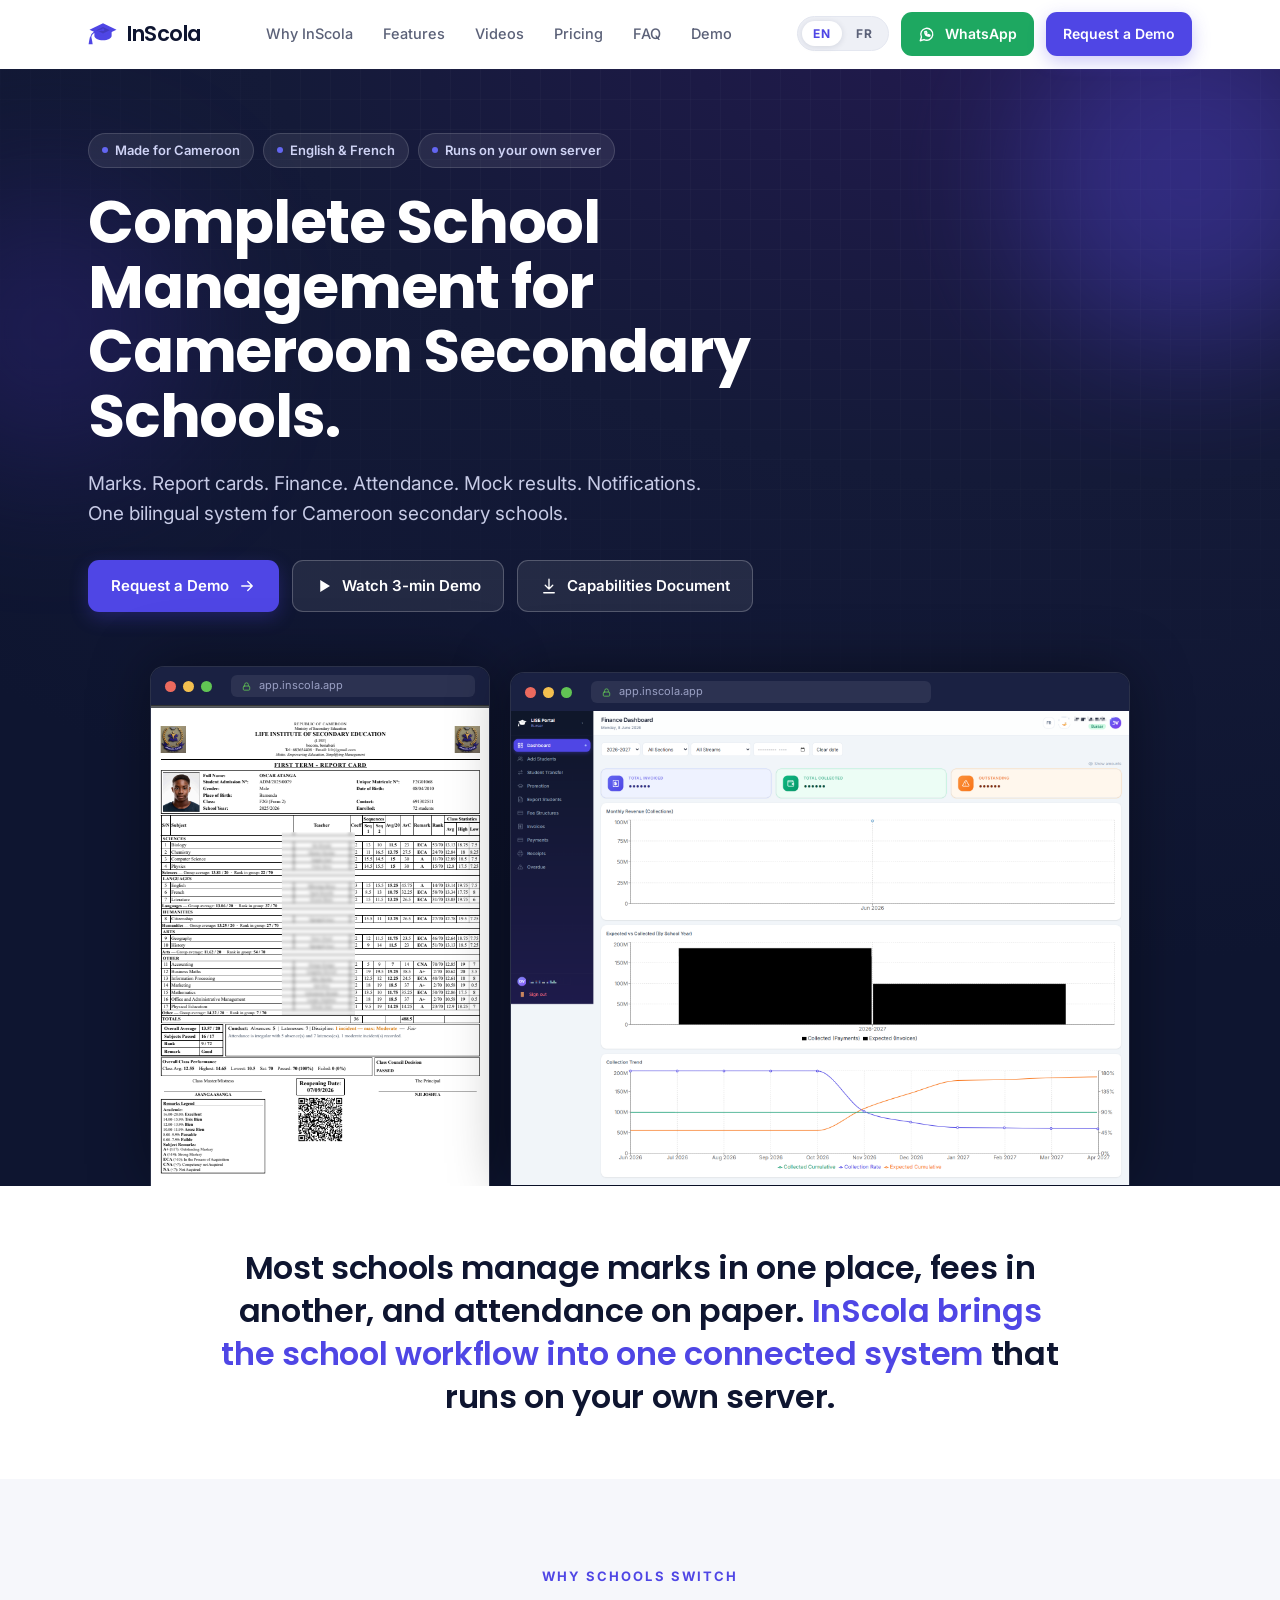
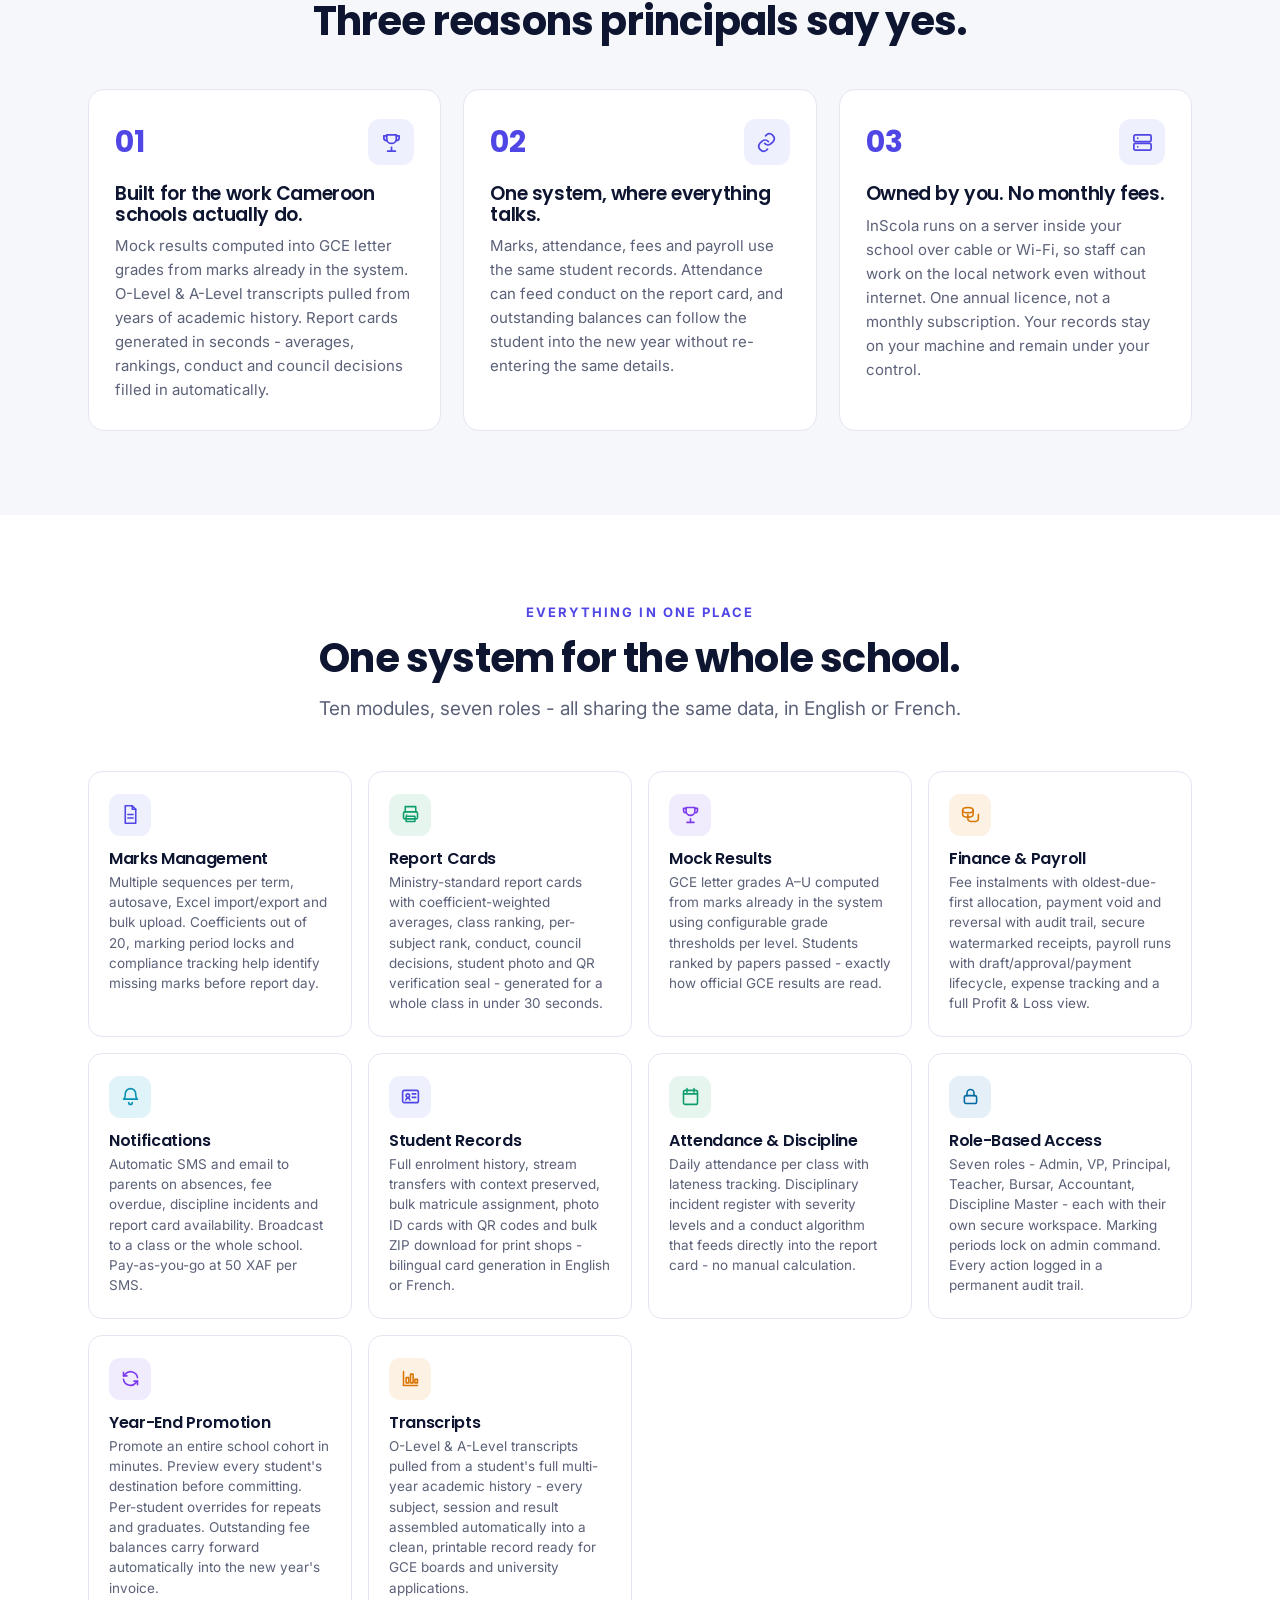
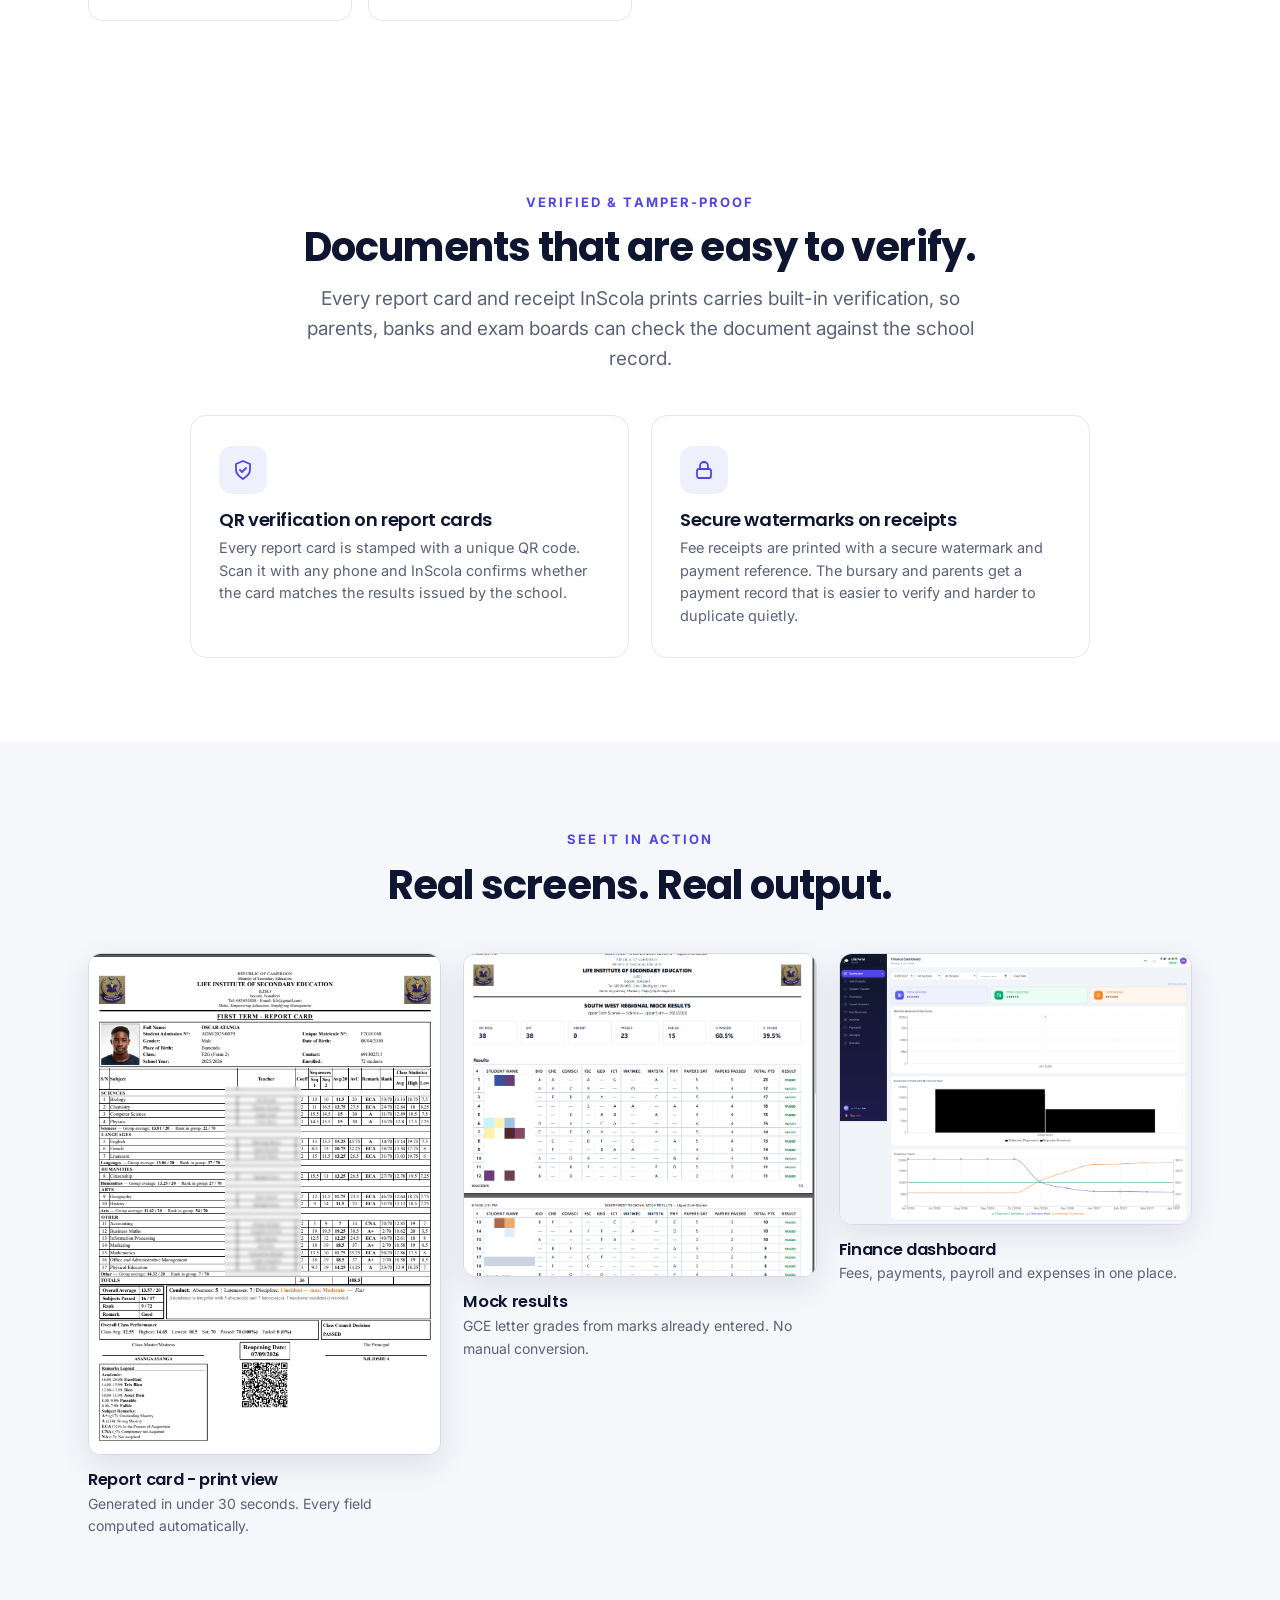
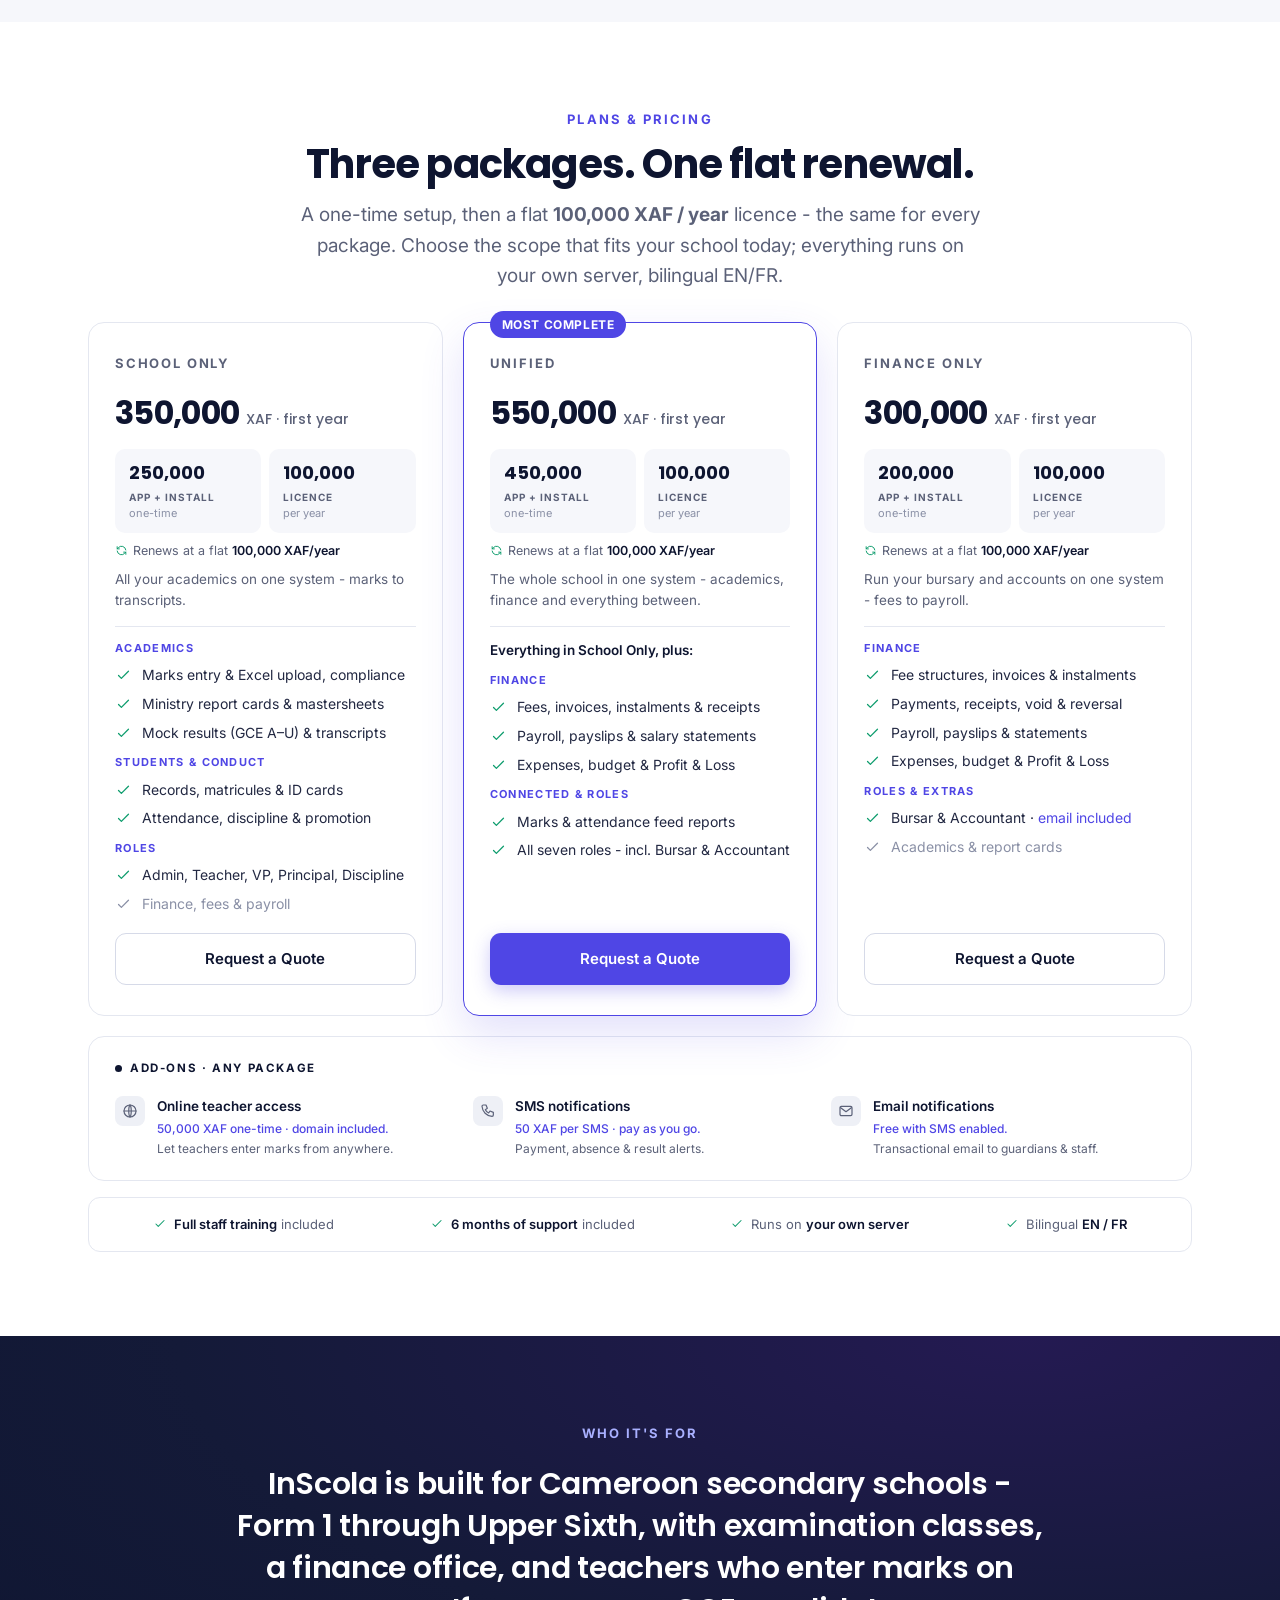
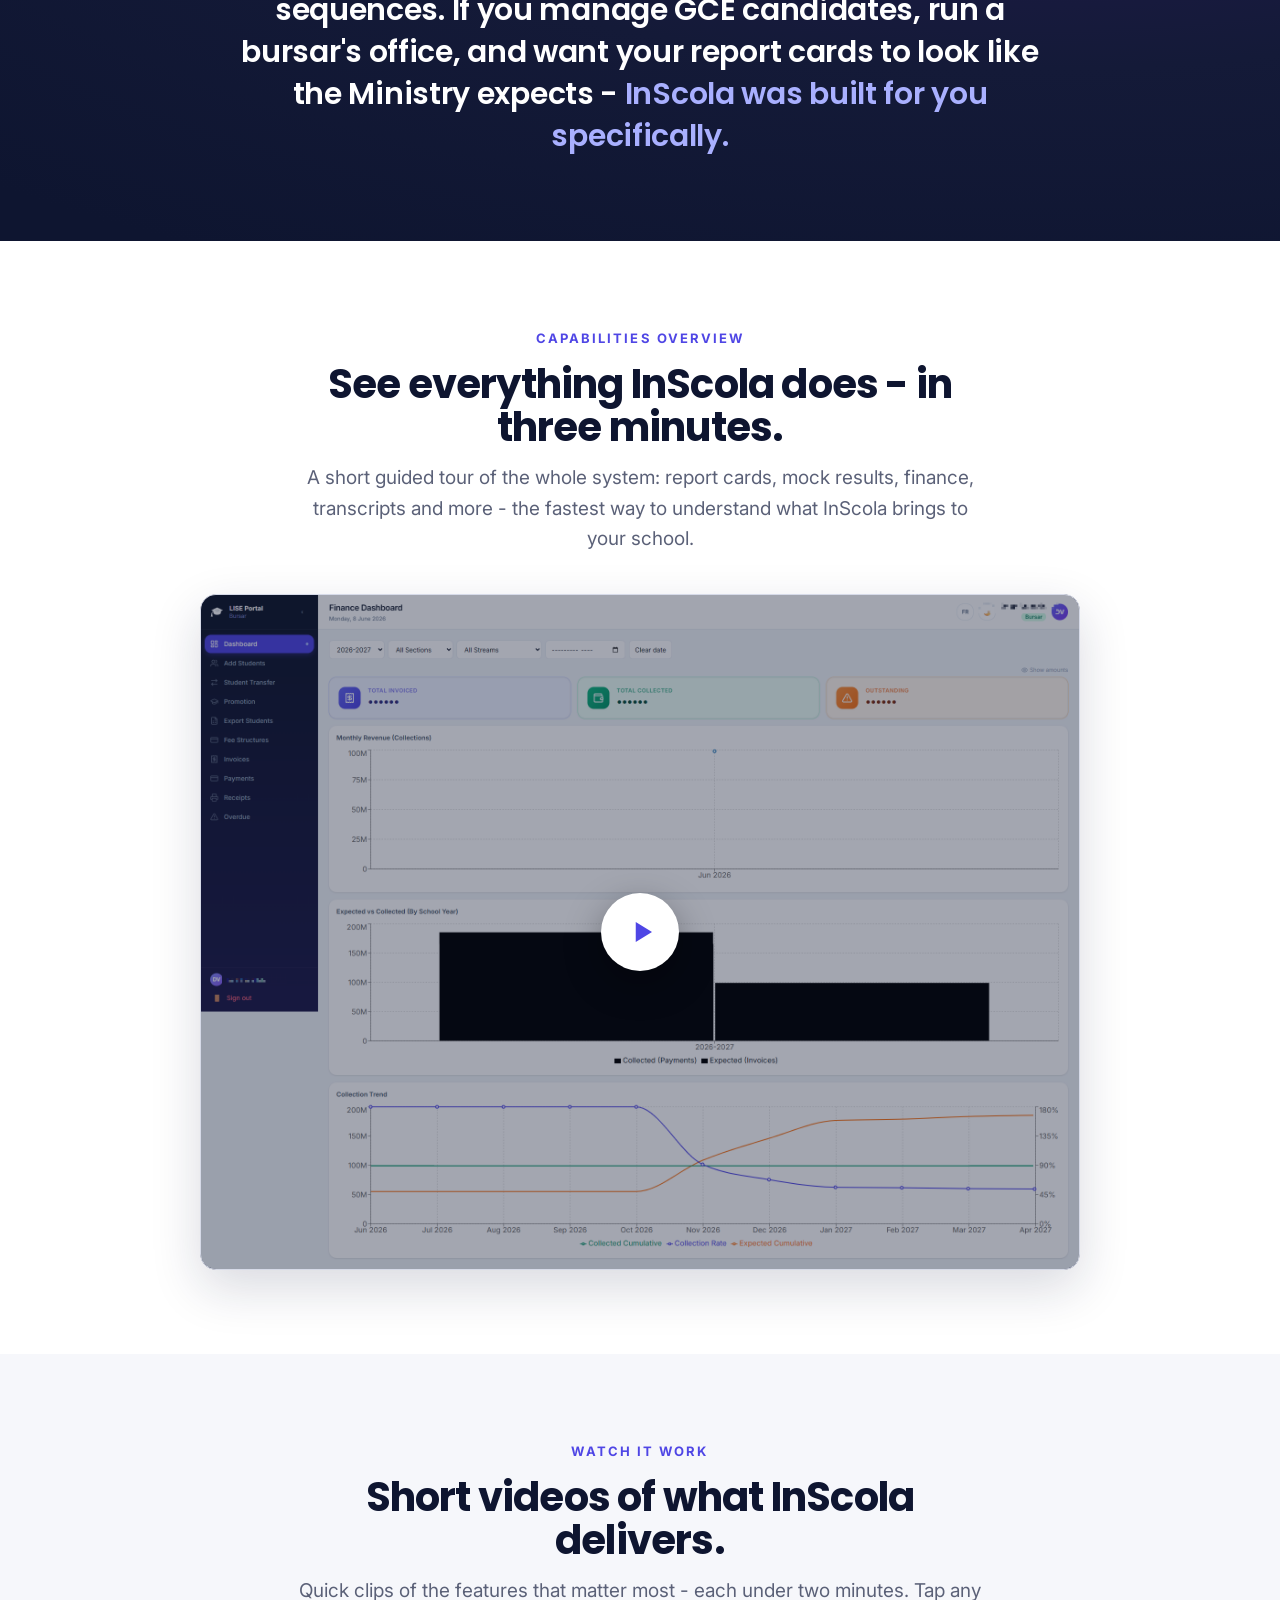
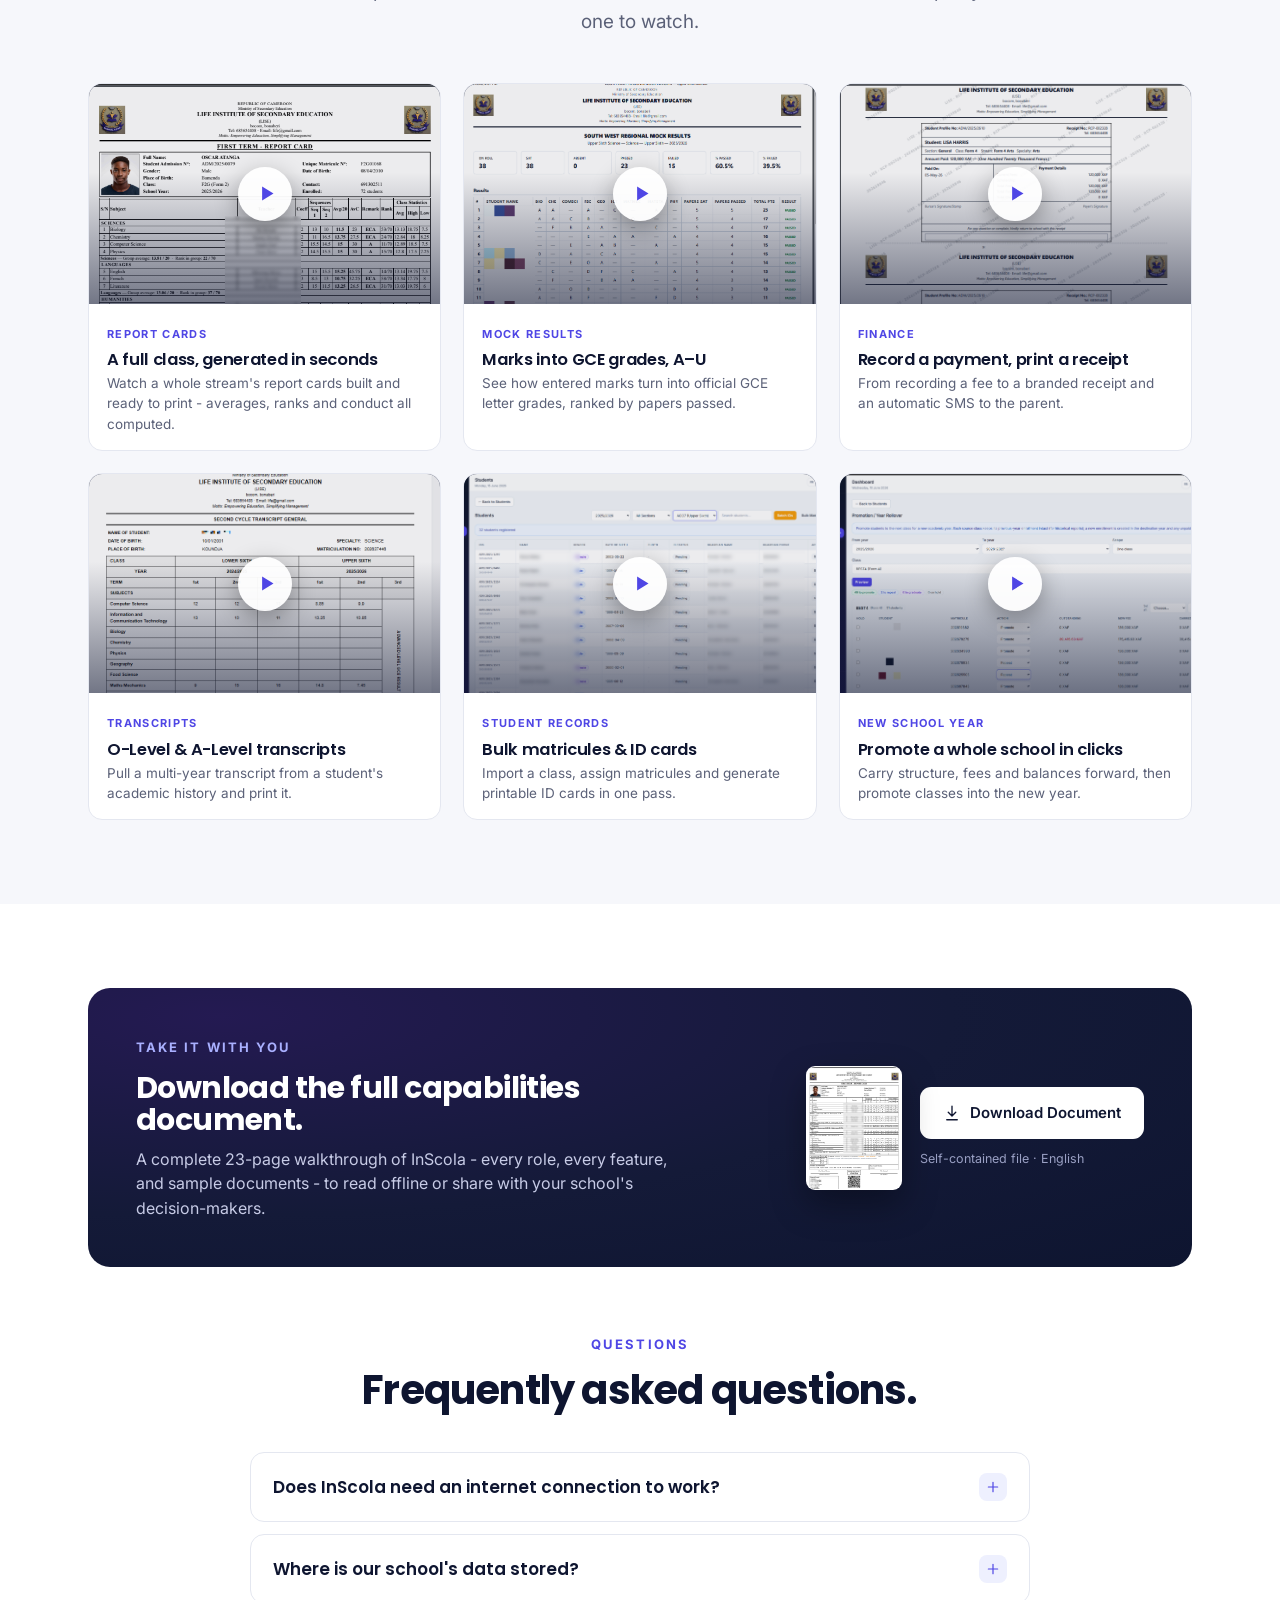
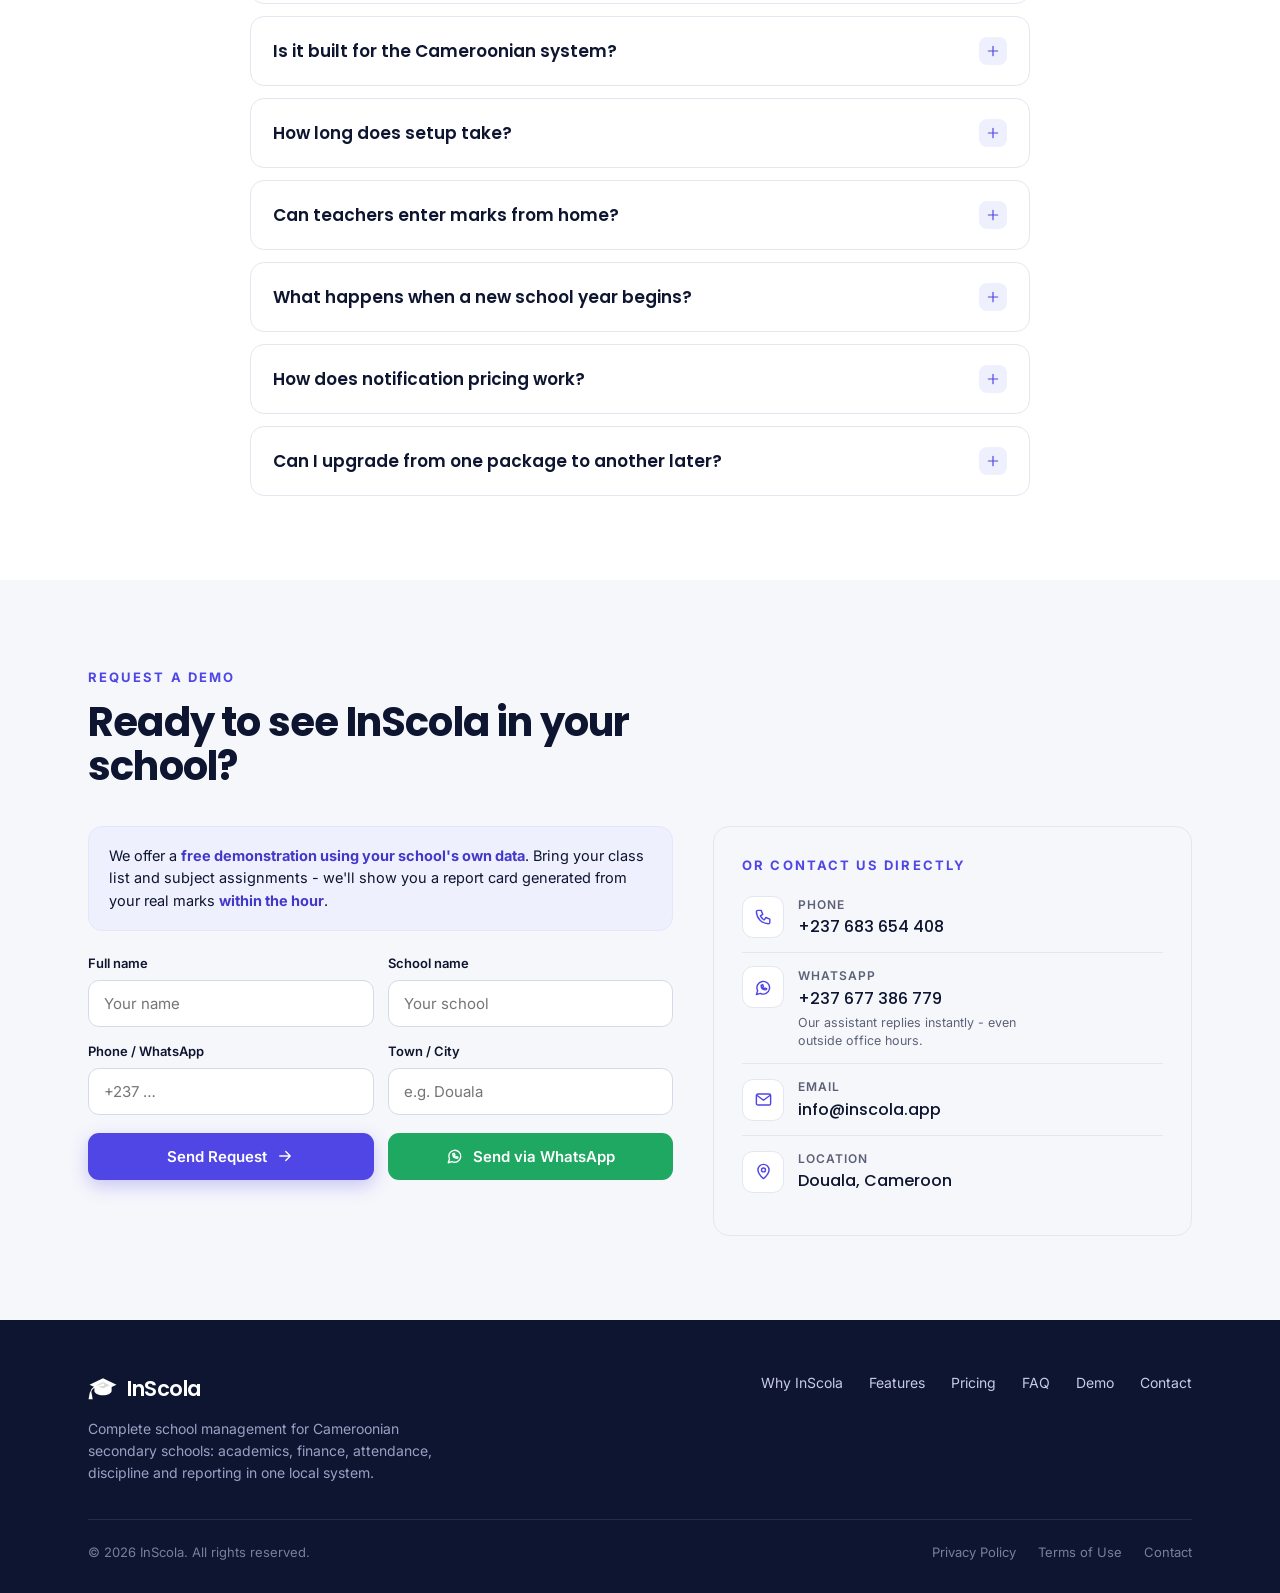
==== commit 1a3c55b1: "removeed em dashes and added verify documents page" ====
--- a/index.html
+++ b/index.html
@@ -3,8 +3,8 @@
 <head>
 <meta charset="UTF-8">
 <meta name="viewport" content="width=device-width, initial-scale=1.0">
-<title>InScola — Complete School Management for Cameroon Secondary Schools</title>
-<meta name="description" content="One bilingual system for marks, report cards, mock results, fees, payroll, attendance and parent notifications — running on your own server. Built for Cameroonian secondary schools.">
+<title>InScola - Complete School Management for Cameroon Secondary Schools</title>
+<meta name="description" content="One bilingual system for marks, report cards, mock results, fees, payroll, attendance and parent notifications - running on your own server. Built for Cameroonian secondary schools.">
 <link rel="icon" type="image/svg+xml" href="assets/inscola-icon-ink.svg">
 <link rel="stylesheet" href="site.css">
 </head>
@@ -67,7 +67,7 @@
         <button type="button" data-lang="en" class="active">EN</button>
         <button type="button" data-lang="fr">FR</button>
       </div>
-      <a class="btn btn-wa btn-sm" href="https://wa.me/237677386779" target="_blank" rel="noopener" data-field="whatsapp-link"><svg><use href="#i-wa"></use></svg><span data-i18n="hdr.wa">WhatsApp</span></a>
+      <a class="btn btn-wa btn-sm" href="https://wa.me/237677386779" data-field="whatsapp-link"><svg><use href="#i-wa"></use></svg><span data-i18n="hdr.wa">WhatsApp</span></a>
       <a class="btn btn-primary btn-sm" href="#contact" data-i18n="hdr.demo">Request a Demo</a>
     </div>
   </div>
@@ -87,7 +87,7 @@
         <span class="pill"><span class="dot"></span><span data-i18n="hero.pill3">Runs on your own server</span></span>
       </div>
       <h1 class="h-hero" style="color:#fff;" data-i18n="hero.h1">Complete School Management for Cameroon Secondary Schools.</h1>
-      <p class="lead light" style="margin-top:20px;max-width:620px;" data-i18n="hero.lead">Marks. Report cards. Finance. Attendance. Mock results. Notifications. One bilingual system — on a server you own, in a building you control.</p>
+      <p class="lead light" style="margin-top:20px;max-width:620px;" data-i18n="hero.lead">Marks. Report cards. Finance. Attendance. Mock results. Notifications. One bilingual system for Cameroon secondary schools.</p>
       <div class="hero-actions" style="margin-top:30px;">
         <a class="btn btn-primary" href="#contact"><span data-i18n="hero.cta_demo">Request a Demo</span><svg><use href="#i-arrow"></use></svg></a>
         <a class="btn btn-ghost" href="#demo"><svg><use href="#i-play"></use></svg><span data-i18n="hero.cta_watch">Watch 3-min Demo</span></a>
@@ -99,13 +99,13 @@
         <div class="browser__bar"><i></i><i></i><i></i>
           <div class="browser__url"><svg style="color:#61c454"><use href="#i-lock"></use></svg>app.inscola.app</div>
         </div>
-        <img src="shots/sample-report-card.png" alt="InScola generated report card — Ministry format">
+        <img src="shots/sample-report-card.png" alt="InScola generated report card - Ministry format">
       </div>
       <div class="browser hero-shot-app">
         <div class="browser__bar"><i></i><i></i><i></i>
           <div class="browser__url"><svg style="color:#61c454"><use href="#i-lock"></use></svg>app.inscola.app</div>
         </div>
-        <img src="shots/finance-dashboard.png" alt="InScola finance dashboard — fees, payments and payroll">
+        <img src="shots/finance-dashboard.png" alt="InScola finance dashboard - fees, payments and payroll">
       </div>
     </div>
   </div>
@@ -114,7 +114,7 @@
 <!-- ============ PROBLEM ============ -->
 <section class="sec-sm">
   <div class="wrap center">
-    <p class="problem reveal mx-auto" style="max-width:840px;" data-i18n-html="prob">Most schools manage marks in one place, fees in another, and attendance on paper. <em>InScola brings everything into one system</em> — on a server you own, in a building you control.</p>
+    <p class="problem reveal mx-auto" style="max-width:840px;" data-i18n-html="prob">Most schools manage marks in one place, fees in another, and attendance on paper. <em>InScola brings the school workflow into one connected system</em> that runs on your own server.</p>
   </div>
 </section>
 
@@ -128,18 +128,18 @@
     <div class="benefits">
       <div class="bcard reveal">
         <div class="top"><span class="num">01</span><span class="ic"><svg><use href="#i-rank"></use></svg></span></div>
-        <h3 data-i18n="ben.1.h3">It does what your current system can't.</h3>
-        <p data-i18n="ben.1.p">Mock results computed into GCE letter grades from marks already in the system. O-Level &amp; A-Level transcripts pulled from years of academic history. Report cards generated in seconds — averages, rankings, conduct and council decisions filled in automatically.</p>
+        <h3 data-i18n="ben.1.h3">Built for the work Cameroon schools actually do.</h3>
+        <p data-i18n="ben.1.p">Mock results computed into GCE letter grades from marks already in the system. O-Level &amp; A-Level transcripts pulled from years of academic history. Report cards generated in seconds - averages, rankings, conduct and council decisions filled in automatically.</p>
       </div>
       <div class="bcard reveal">
         <div class="top"><span class="num">02</span><span class="ic"><svg><use href="#i-link"></use></svg></span></div>
         <h3 data-i18n="ben.2.h3">One system, where everything talks.</h3>
-        <p data-i18n="ben.2.p">Marks, attendance, fees and payroll feed each other automatically. Attendance becomes conduct on the report card; a balance follows the student into the new year. Nothing is re-typed, nothing falls out of sync.</p>
+        <p data-i18n="ben.2.p">Marks, attendance, fees and payroll use the same student records. Attendance can feed conduct on the report card, and outstanding balances can follow the student into the new year without re-entering the same details.</p>
       </div>
       <div class="bcard reveal">
         <div class="top"><span class="num">03</span><span class="ic"><svg><use href="#i-server"></use></svg></span></div>
         <h3 data-i18n="ben.3.h3">Owned by you. No monthly fees.</h3>
-        <p data-i18n="ben.3.p">InScola runs on a server inside your school — by cable or Wi-Fi, working offline, surviving power cuts. One annual licence, not a subscription. Stop paying and your data still stays with you.</p>
+        <p data-i18n="ben.3.p">InScola runs on a server inside your school over cable or Wi-Fi, so staff can work on the local network even without internet. One annual licence, not a monthly subscription. Your records stay on your machine and remain under your control.</p>
       </div>
     </div>
   </div>
@@ -151,19 +151,19 @@
     <div class="center reveal" style="max-width:680px;margin:0 auto 46px;">
       <span class="eyebrow" data-i18n="feat.eyebrow">Everything in one place</span>
       <h2 class="h2" style="margin-top:12px;" data-i18n="feat.h2">One system for the whole school.</h2>
-      <p class="lead" style="margin-top:14px;" data-i18n="feat.lead">Ten modules, seven roles — all sharing the same data, in English or French.</p>
+      <p class="lead" style="margin-top:14px;" data-i18n="feat.lead">Ten modules, seven roles - all sharing the same data, in English or French.</p>
     </div>
     <div class="fgrid">
-      <div class="fcard reveal"><div class="ic bg-indigo t-indigo"><svg><use href="#i-doc"></use></svg></div><h4 data-i18n="feat.1.h4">Marks Management</h4><p data-i18n="feat.1.p">Multiple sequences per term, autosave, Excel import/export and bulk upload. Coefficients out of 20, marking period locks and compliance tracking so nothing falls through before report day.</p></div>
-      <div class="fcard reveal"><div class="ic bg-emerald t-emerald"><svg><use href="#i-printer"></use></svg></div><h4 data-i18n="feat.2.h4">Report Cards</h4><p data-i18n="feat.2.p">Ministry-standard report cards with coefficient-weighted averages, class ranking, per-subject rank, conduct, council decisions, student photo and QR verification seal — generated for a whole class in under 30 seconds.</p></div>
-      <div class="fcard reveal"><div class="ic bg-violet t-violet"><svg><use href="#i-rank"></use></svg></div><h4 data-i18n="feat.3.h4">Mock Results</h4><p data-i18n="feat.3.p">GCE letter grades A–U computed from marks already in the system using configurable grade thresholds per level. Students ranked by papers passed — exactly how official GCE results are read.</p></div>
+      <div class="fcard reveal"><div class="ic bg-indigo t-indigo"><svg><use href="#i-doc"></use></svg></div><h4 data-i18n="feat.1.h4">Marks Management</h4><p data-i18n="feat.1.p">Multiple sequences per term, autosave, Excel import/export and bulk upload. Coefficients out of 20, marking period locks and compliance tracking help identify missing marks before report day.</p></div>
+      <div class="fcard reveal"><div class="ic bg-emerald t-emerald"><svg><use href="#i-printer"></use></svg></div><h4 data-i18n="feat.2.h4">Report Cards</h4><p data-i18n="feat.2.p">Ministry-standard report cards with coefficient-weighted averages, class ranking, per-subject rank, conduct, council decisions, student photo and QR verification seal - generated for a whole class in under 30 seconds.</p></div>
+      <div class="fcard reveal"><div class="ic bg-violet t-violet"><svg><use href="#i-rank"></use></svg></div><h4 data-i18n="feat.3.h4">Mock Results</h4><p data-i18n="feat.3.p">GCE letter grades A–U computed from marks already in the system using configurable grade thresholds per level. Students ranked by papers passed - exactly how official GCE results are read.</p></div>
       <div class="fcard reveal"><div class="ic bg-amber t-amber"><svg><use href="#i-coins"></use></svg></div><h4 data-i18n="feat.4.h4">Finance &amp; Payroll</h4><p data-i18n="feat.4.p">Fee instalments with oldest-due-first allocation, payment void and reversal with audit trail, secure watermarked receipts, payroll runs with draft/approval/payment lifecycle, expense tracking and a full Profit &amp; Loss view.</p></div>
       <div class="fcard reveal"><div class="ic bg-disc t-disc"><svg><use href="#i-bell"></use></svg></div><h4 data-i18n="feat.5.h4">Notifications</h4><p data-i18n="feat.5.p">Automatic SMS and email to parents on absences, fee overdue, discipline incidents and report card availability. Broadcast to a class or the whole school. Pay-as-you-go at 50 XAF per SMS.</p></div>
-      <div class="fcard reveal"><div class="ic bg-indigo t-indigo"><svg><use href="#i-id"></use></svg></div><h4 data-i18n="feat.6.h4">Student Records</h4><p data-i18n="feat.6.p">Full enrolment history, stream transfers with context preserved, bulk matricule assignment, photo ID cards with QR codes and bulk ZIP download for print shops — bilingual card generation in English or French.</p></div>
-      <div class="fcard reveal"><div class="ic bg-emerald t-emerald"><svg><use href="#i-cal"></use></svg></div><h4 data-i18n="feat.7.h4">Attendance &amp; Discipline</h4><p data-i18n="feat.7.p">Daily attendance per class with lateness tracking. Disciplinary incident register with severity levels and a conduct algorithm that feeds directly into the report card — no manual calculation.</p></div>
-      <div class="fcard reveal"><div class="ic bg-acct t-acct"><svg><use href="#i-lock"></use></svg></div><h4 data-i18n="feat.8.h4">Role-Based Access</h4><p data-i18n="feat.8.p">Seven roles — Admin, VP, Principal, Teacher, Bursar, Accountant, Discipline Master — each with their own secure workspace. Marking periods lock on admin command. Every action logged in a permanent audit trail.</p></div>
+      <div class="fcard reveal"><div class="ic bg-indigo t-indigo"><svg><use href="#i-id"></use></svg></div><h4 data-i18n="feat.6.h4">Student Records</h4><p data-i18n="feat.6.p">Full enrolment history, stream transfers with context preserved, bulk matricule assignment, photo ID cards with QR codes and bulk ZIP download for print shops - bilingual card generation in English or French.</p></div>
+      <div class="fcard reveal"><div class="ic bg-emerald t-emerald"><svg><use href="#i-cal"></use></svg></div><h4 data-i18n="feat.7.h4">Attendance &amp; Discipline</h4><p data-i18n="feat.7.p">Daily attendance per class with lateness tracking. Disciplinary incident register with severity levels and a conduct algorithm that feeds directly into the report card - no manual calculation.</p></div>
+      <div class="fcard reveal"><div class="ic bg-acct t-acct"><svg><use href="#i-lock"></use></svg></div><h4 data-i18n="feat.8.h4">Role-Based Access</h4><p data-i18n="feat.8.p">Seven roles - Admin, VP, Principal, Teacher, Bursar, Accountant, Discipline Master - each with their own secure workspace. Marking periods lock on admin command. Every action logged in a permanent audit trail.</p></div>
       <div class="fcard reveal"><div class="ic bg-violet t-violet"><svg><use href="#i-refresh"></use></svg></div><h4 data-i18n="feat.9.h4">Year-End Promotion</h4><p data-i18n="feat.9.p">Promote an entire school cohort in minutes. Preview every student's destination before committing. Per-student overrides for repeats and graduates. Outstanding fee balances carry forward automatically into the new year's invoice.</p></div>
-      <div class="fcard reveal"><div class="ic bg-amber t-amber"><svg><use href="#i-chart"></use></svg></div><h4 data-i18n="feat.10.h4">Transcripts</h4><p data-i18n="feat.10.p">O-Level &amp; A-Level transcripts pulled from a student's full multi-year academic history — every subject, session and result assembled automatically into a clean, printable record ready for GCE boards and university applications.</p></div>
+      <div class="fcard reveal"><div class="ic bg-amber t-amber"><svg><use href="#i-chart"></use></svg></div><h4 data-i18n="feat.10.h4">Transcripts</h4><p data-i18n="feat.10.p">O-Level &amp; A-Level transcripts pulled from a student's full multi-year academic history - every subject, session and result assembled automatically into a clean, printable record ready for GCE boards and university applications.</p></div>
     </div>
   </div>
 </section>
@@ -173,19 +173,19 @@
   <div class="wrap">
     <div class="center reveal" style="max-width:680px;margin:0 auto 40px;">
       <span class="eyebrow" data-i18n="trust.eyebrow">Verified &amp; tamper-proof</span>
-      <h2 class="h2" style="margin-top:12px;" data-i18n="trust.h2">Documents nobody can fake.</h2>
-      <p class="lead" style="margin-top:14px;" data-i18n="trust.lead">Every report card and receipt InScola prints carries a built-in proof of authenticity — so parents, banks and exam boards can trust what they hold.</p>
+      <h2 class="h2" style="margin-top:12px;" data-i18n="trust.h2">Documents that are easy to verify.</h2>
+      <p class="lead" style="margin-top:14px;" data-i18n="trust.lead">Every report card and receipt InScola prints carries built-in verification, so parents, banks and exam boards can check the document against the school record.</p>
     </div>
     <div class="trust-grid">
       <div class="trust-card reveal">
         <span class="trust-ic"><svg><use href="#i-shield"></use></svg></span>
         <h4 data-i18n="trust.1.h4">QR verification on report cards</h4>
-        <p data-i18n="trust.1.p">Every report card is stamped with a unique QR code. Scan it with any phone and InScola confirms the card is genuine and shows the exact results it was issued with — a forged or altered card simply won't check out.</p>
+        <p data-i18n="trust.1.p">Every report card is stamped with a unique QR code. Scan it with any phone and InScola confirms whether the card matches the results issued by the school.</p>
       </div>
       <div class="trust-card reveal">
         <span class="trust-ic"><svg><use href="#i-lock"></use></svg></span>
         <h4 data-i18n="trust.2.h4">Secure watermarks on receipts</h4>
-        <p data-i18n="trust.2.p">Fee receipts are printed with a secure watermark that can't be copied or edited. Your bursary and every parent get a payment record that stands up to scrutiny and can't be quietly duplicated.</p>
+        <p data-i18n="trust.2.p">Fee receipts are printed with a secure watermark and payment reference. The bursary and parents get a payment record that is easier to verify and harder to duplicate quietly.</p>
       </div>
     </div>
   </div>
@@ -201,7 +201,7 @@
     <div class="shotrow">
       <div class="shotcard reveal">
         <div class="frame docshot"><img src="shots/sample-report-card.png" alt="Generated report card"></div>
-        <h4 data-i18n="shot.1.h4">Report card — print view</h4>
+        <h4 data-i18n="shot.1.h4">Report card - print view</h4>
         <p data-i18n="shot.1.p">Generated in under 30 seconds. Every field computed automatically.</p>
       </div>
       <div class="shotcard reveal">
@@ -224,7 +224,7 @@
     <div class="center reveal" style="max-width:680px;margin:0 auto 30px;">
       <span class="eyebrow" data-i18n="price.eyebrow">Plans &amp; Pricing</span>
       <h2 class="h2" style="margin-top:12px;" data-i18n="price.h2">Three packages. One flat renewal.</h2>
-      <p class="lead" style="margin-top:14px;" data-i18n-html="price.lead">A one-time setup, then a flat <b>100,000 XAF / year</b> licence — the same for every package. Choose the scope that fits your school today; everything runs on your own server, bilingual EN/FR.</p>
+      <p class="lead" style="margin-top:14px;" data-i18n-html="price.lead">A one-time setup, then a flat <b>100,000 XAF / year</b> licence - the same for every package. Choose the scope that fits your school today; everything runs on your own server, bilingual EN/FR.</p>
     </div>
     <div class="prices">
       <div class="price reveal">
@@ -243,7 +243,7 @@
           </div>
         </div>
         <div class="renew-note"><svg><use href="#i-refresh"></use></svg><span data-i18n-html="price.renew">Renews at a flat <b>100,000 XAF/year</b></span></div>
-        <p class="pdesc" data-i18n="plan.so.desc">All your academics on one system — marks to transcripts.</p>
+        <p class="pdesc" data-i18n="plan.so.desc">All your academics on one system - marks to transcripts.</p>
         <ul class="feat-list">
           <li class="feat-section" data-i18n="plan.so.sec1">ACADEMICS</li>
           <li><svg><use href="#i-check"></use></svg><span data-i18n="plan.so.li1">Marks entry &amp; Excel upload, compliance</span></li>
@@ -275,7 +275,7 @@
           </div>
         </div>
         <div class="renew-note"><svg><use href="#i-refresh"></use></svg><span data-i18n-html="price.renew">Renews at a flat <b>100,000 XAF/year</b></span></div>
-        <p class="pdesc" data-i18n="plan.un.desc">The whole school in one system — academics, finance and everything between.</p>
+        <p class="pdesc" data-i18n="plan.un.desc">The whole school in one system - academics, finance and everything between.</p>
         <ul class="feat-list">
           <li class="feat-intro" data-i18n="plan.un.intro">Everything in School Only, plus:</li>
           <li class="feat-section" data-i18n="plan.un.sec1">FINANCE</li>
@@ -284,7 +284,7 @@
           <li><svg><use href="#i-check"></use></svg><span data-i18n="plan.un.li3">Expenses, budget &amp; Profit &amp; Loss</span></li>
           <li class="feat-section" data-i18n="plan.un.sec2">CONNECTED &amp; ROLES</li>
           <li><svg><use href="#i-check"></use></svg><span data-i18n="plan.un.li4">Marks &amp; attendance feed reports</span></li>
-          <li><svg><use href="#i-check"></use></svg><span data-i18n="plan.un.li5">All seven roles — incl. Bursar &amp; Accountant</span></li>
+          <li><svg><use href="#i-check"></use></svg><span data-i18n="plan.un.li5">All seven roles - incl. Bursar &amp; Accountant</span></li>
         </ul>
         <a class="btn btn-primary" href="#contact" data-i18n="plan.un.cta">Request a Quote</a>
       </div>
@@ -304,7 +304,7 @@
           </div>
         </div>
         <div class="renew-note"><svg><use href="#i-refresh"></use></svg><span data-i18n-html="price.renew">Renews at a flat <b>100,000 XAF/year</b></span></div>
-        <p class="pdesc" data-i18n="plan.fo.desc">Run your bursary and accounts on one system — fees to payroll.</p>
+        <p class="pdesc" data-i18n="plan.fo.desc">Run your bursary and accounts on one system - fees to payroll.</p>
         <ul class="feat-list">
           <li class="feat-section" data-i18n="plan.fo.sec1">FINANCE</li>
           <li><svg><use href="#i-check"></use></svg><span data-i18n="plan.fo.li1">Fee structures, invoices &amp; instalments</span></li>
@@ -361,7 +361,7 @@
   <div class="wrap center">
     <div class="who mx-auto reveal">
       <span class="eyebrow light" data-i18n="who.eyebrow">Who it's for</span>
-      <p class="big" style="margin-top:18px;" data-i18n-html="who.p">InScola is built for Cameroon secondary schools — Form 1 through Upper Sixth, with examination classes, a finance office, and teachers who enter marks on sequences. If you manage GCE candidates, run a bursar's office, and want your report cards to look like the Ministry expects — <em>InScola was built for you specifically.</em></p>
+      <p class="big" style="margin-top:18px;" data-i18n-html="who.p">InScola is built for Cameroon secondary schools - Form 1 through Upper Sixth, with examination classes, a finance office, and teachers who enter marks on sequences. If you manage GCE candidates, run a bursar's office, and want your report cards to look like the Ministry expects - <em>InScola was built for you specifically.</em></p>
     </div>
   </div>
 </section>
@@ -371,8 +371,8 @@
   <div class="wrap">
     <div class="center reveal" style="max-width:680px;margin:0 auto 40px;">
       <span class="eyebrow" data-i18n="demo.eyebrow">Capabilities overview</span>
-      <h2 class="h2" style="margin-top:12px;" data-i18n="demo.h2">See everything InScola does — in three minutes.</h2>
-      <p class="lead" style="margin-top:14px;" data-i18n="demo.lead">A short guided tour of the whole system: report cards, mock results, finance, transcripts and more — the fastest way to understand what InScola brings to your school.</p>
+      <h2 class="h2" style="margin-top:12px;" data-i18n="demo.h2">See everything InScola does - in three minutes.</h2>
+      <p class="lead" style="margin-top:14px;" data-i18n="demo.lead">A short guided tour of the whole system: report cards, mock results, finance, transcripts and more - the fastest way to understand what InScola brings to your school.</p>
     </div>
     <div style="max-width:880px;margin:0 auto;">
       <div class="video reveal" id="videoLink" style="display:block;">
@@ -391,13 +391,13 @@
     <div class="center reveal" style="max-width:700px;margin:0 auto 46px;">
       <span class="eyebrow" data-i18n="vg.eyebrow">Watch it work</span>
       <h2 class="h2" style="margin-top:12px;" data-i18n="vg.h2">Short videos of what InScola delivers.</h2>
-      <p class="lead" style="margin-top:14px;" data-i18n="vg.lead">Quick clips of the features that matter most — each under two minutes. Tap any one to watch.</p>
+      <p class="lead" style="margin-top:14px;" data-i18n="vg.lead">Quick clips of the features that matter most - each under two minutes. Tap any one to watch.</p>
     </div>
     <div class="vgrid">
       <div class="vcard reveal" data-video="report-card">
         <span class="vthumb"><img src="shots/sample-report-card.png" alt="Generating a report card">
           <span class="pp"><span><svg><use href="#i-play"></use></svg></span></span></span>
-        <span class="vbody"><span class="vtag" data-i18n="vg.1.tag">Report cards</span><h4 data-i18n="vg.1.h4">A full class, generated in seconds</h4><p data-i18n="vg.1.p">Watch a whole stream's report cards built and ready to print — averages, ranks and conduct all computed.</p></span>
+        <span class="vbody"><span class="vtag" data-i18n="vg.1.tag">Report cards</span><h4 data-i18n="vg.1.h4">A full class, generated in seconds</h4><p data-i18n="vg.1.p">Watch a whole stream's report cards built and ready to print - averages, ranks and conduct all computed.</p></span>
       </div>
       <div class="vcard reveal" data-video="mock-results">
         <span class="vthumb"><img src="shots/admin-mock-results.png" alt="Computing GCE mock results">
@@ -437,7 +437,7 @@
       <div class="dl-copy">
         <span class="eyebrow light" data-i18n="dl.eyebrow">Take it with you</span>
         <h3 style="margin-top:12px;" data-i18n="dl.h3">Download the full capabilities document.</h3>
-        <p data-i18n="dl.p">A complete 23-page walkthrough of InScola — every role, every feature, and sample documents — to read offline or share with your school's decision-makers.</p>
+        <p data-i18n="dl.p">A complete 23-page walkthrough of InScola - every role, every feature, and sample documents - to read offline or share with your school's decision-makers.</p>
       </div>
       <div class="dl-doc">
         <div class="dl-thumb"><img src="shots/sample-report-card.png" alt="Capabilities document"></div>
@@ -456,35 +456,35 @@
     <div class="faq">
       <div class="faq-item reveal">
         <button class="faq-q" type="button"><span data-i18n="faq.1.q">Does InScola need an internet connection to work?</span><span class="qi"><svg><use href="#i-plus"></use></svg></span></button>
-        <div class="faq-a"><div class="faq-a-inner" data-i18n="faq.1.a">No. InScola runs on a server inside your school and works entirely offline over your local network — by cable or Wi-Fi. The internet is only needed to send SMS and email notifications to parents. A power cut won't stop it either, as long as the server is on a small UPS.</div></div>
+        <div class="faq-a"><div class="faq-a-inner" data-i18n="faq.1.a">No. InScola runs on a server inside your school and works over your local network by cable or Wi-Fi. The internet is only needed to send SMS and email notifications to parents. During power cuts, availability depends on keeping the server and network equipment on a UPS.</div></div>
       </div>
       <div class="faq-item reveal">
         <button class="faq-q" type="button"><span data-i18n="faq.2.q">Where is our school's data stored?</span><span class="qi"><svg><use href="#i-plus"></use></svg></span></button>
-        <div class="faq-a"><div class="faq-a-inner" data-i18n="faq.2.a">On your own server, in your own building. Nothing is sent to a third-party cloud. You own the machine, the data, and the backups — and if you ever stop renewing your licence, your records stay exactly where they are.</div></div>
+        <div class="faq-a"><div class="faq-a-inner" data-i18n="faq.2.a">On your own server, in your own building. Nothing is sent to a third-party cloud. You own the machine, the data, and the backups - and if you ever stop renewing your licence, your records stay exactly where they are.</div></div>
       </div>
       <div class="faq-item reveal">
         <button class="faq-q" type="button"><span data-i18n="faq.3.q">Is it built for the Cameroonian system?</span><span class="qi"><svg><use href="#i-plus"></use></svg></span></button>
-        <div class="faq-a"><div class="faq-a-inner" data-i18n="faq.3.a">Yes — natively. Marks out of 20, sequences and terms, coefficient-weighted averages, conduct and class council decisions, Ministry-format report cards, GCE mock results (A–U), and O-Level &amp; A-Level transcripts are all built into the core. It works in both English and French.</div></div>
+        <div class="faq-a"><div class="faq-a-inner" data-i18n="faq.3.a">Yes - natively. Marks out of 20, sequences and terms, coefficient-weighted averages, conduct and class council decisions, Ministry-format report cards, GCE mock results (A–U), and O-Level &amp; A-Level transcripts are all built into the core. It works in both English and French.</div></div>
       </div>
       <div class="faq-item reveal">
         <button class="faq-q" type="button"><span data-i18n="faq.4.q">How long does setup take?</span><span class="qi"><svg><use href="#i-plus"></use></svg></span></button>
-        <div class="faq-a"><div class="faq-a-inner" data-i18n="faq.4.a">Most schools are live within a few days — often before the next sequence. We install InScola on your server, import your student and staff lists from Excel, set up your structure and fees, and train your staff (usually a single day is enough).</div></div>
+        <div class="faq-a"><div class="faq-a-inner" data-i18n="faq.4.a">Most schools are live within a few days - often before the next sequence. We install InScola on your server, import your student and staff lists from Excel, set up your structure and fees, and train your staff (usually a single day is enough).</div></div>
       </div>
       <div class="faq-item reveal">
         <button class="faq-q" type="button"><span data-i18n="faq.5.q">Can teachers enter marks from home?</span><span class="qi"><svg><use href="#i-plus"></use></svg></span></button>
-        <div class="faq-a"><div class="faq-a-inner" data-i18n="faq.5.a">Optionally, yes. InScola is on-premise by default, but you can grant teachers secure online access to enter marks remotely — without exposing the rest of your school's data to the internet.</div></div>
+        <div class="faq-a"><div class="faq-a-inner" data-i18n="faq.5.a">Optionally, yes. InScola is on-premise by default, but you can grant teachers secure online access to enter marks remotely - without exposing the rest of your school's data to the internet.</div></div>
       </div>
       <div class="faq-item reveal">
         <button class="faq-q" type="button"><span data-i18n="faq.6.q">What happens when a new school year begins?</span><span class="qi"><svg><use href="#i-plus"></use></svg></span></button>
-        <div class="faq-a"><div class="faq-a-inner" data-i18n="faq.6.a">Your previous structure, settings and fee structures are copied into the new year — so you simply update what changed instead of starting from scratch. One-click promotion moves classes forward, carries unpaid balances with each student, and keeps last year's records intact.</div></div>
+        <div class="faq-a"><div class="faq-a-inner" data-i18n="faq.6.a">Your previous structure, settings and fee structures are copied into the new year - so you simply update what changed instead of starting from scratch. One-click promotion moves classes forward, carries unpaid balances with each student, and keeps last year's records intact.</div></div>
       </div>
       <div class="faq-item reveal">
         <button class="faq-q" type="button"><span data-i18n="faq.7.q">How does notification pricing work?</span><span class="qi"><svg><use href="#i-plus"></use></svg></span></button>
-        <div class="faq-a"><div class="faq-a-inner" data-i18n="faq.7.a">SMS notifications are charged at 50 XAF per message — pay as you go, no bundles or hidden fees. Email notifications are free: included with Finance Only by default, and activated automatically when SMS is enabled on School Only or Unified.</div></div>
+        <div class="faq-a"><div class="faq-a-inner" data-i18n="faq.7.a">SMS notifications are charged at 50 XAF per message - pay as you go, no bundles or hidden fees. Email notifications are free: included with Finance Only by default, and activated automatically when SMS is enabled on School Only or Unified.</div></div>
       </div>
       <div class="faq-item reveal">
         <button class="faq-q" type="button"><span data-i18n="faq.8.q">Can I upgrade from one package to another later?</span><span class="qi"><svg><use href="#i-plus"></use></svg></span></button>
-        <div class="faq-a"><div class="faq-a-inner" data-i18n="faq.8.a">Yes. If you start with School Only and later want to add Finance, you pay the Finance module installation — 200,000 XAF. If you start with Finance Only and want to add academics, you pay the School module installation — 250,000 XAF. Your annual licence of 100,000 XAF stays the same either way. Contact us to arrange an upgrade.</div></div>
+        <div class="faq-a"><div class="faq-a-inner" data-i18n="faq.8.a">Yes. If you start with School Only and later want to add Finance, you pay the Finance module installation - 200,000 XAF. If you start with Finance Only and want to add academics, you pay the School module installation - 250,000 XAF. Your annual licence of 100,000 XAF stays the same either way. Contact us to arrange an upgrade.</div></div>
       </div>
     </div>
   </div>
@@ -500,7 +500,7 @@
     <div class="contact-grid">
       <div class="reveal">
         <div class="promise" style="margin-bottom:22px;" data-i18n-html="con.promise">
-          We offer a <b>free demonstration using your school's own data</b>. Bring your class list and subject assignments — we'll show you a report card generated from your real marks <b>within the hour</b>.
+          We offer a <b>free demonstration using your school's own data</b>. Bring your class list and subject assignments - we'll show you a report card generated from your real marks <b>within the hour</b>.
         </div>
         <form class="form" id="contactForm" action="https://formspree.io/f/mojzrnvz" method="POST">
           <div class="frow">
@@ -511,23 +511,23 @@
             <div class="field"><label for="p" data-i18n="con.ph">Phone / WhatsApp</label><input id="p" name="phone" required placeholder="+237 …" data-i18n-ph="con.ph.ph"></div>
             <div class="field"><label for="c" data-i18n="con.city">Town / City</label><input id="c" name="city" placeholder="e.g. Douala" data-i18n-ph="con.city.ph"></div>
           </div>
-          <input type="hidden" name="_subject" value="New demo request — InScola website">
+          <input type="hidden" name="_subject" value="New demo request - InScola website">
           <div class="frow" style="margin-top:4px;">
             <button class="btn btn-primary" type="submit" style="justify-content:center;"><span data-i18n="con.submit">Send Request</span><svg><use href="#i-arrow"></use></svg></button>
             <button class="btn btn-wa" type="button" id="waSend" style="justify-content:center;"><svg><use href="#i-wa"></use></svg><span data-i18n="con.wa">Send via WhatsApp</span></button>
           </div>
           <div id="sent" style="display:none;align-items:center;gap:8px;color:var(--emerald);font-weight:600;font-size:14px;">
-            <svg width="18" height="18" style="color:var(--emerald)"><use href="#i-check"></use></svg><span data-i18n="con.thanks">Thank you — we'll be in touch shortly.</span>
+            <svg width="18" height="18" style="color:var(--emerald)"><use href="#i-check"></use></svg><span data-i18n="con.thanks">Thank you - we'll be in touch shortly.</span>
           </div>
           <div id="formErr" style="display:none;align-items:center;gap:8px;color:var(--rose);font-weight:600;font-size:14px;">
-            <svg width="18" height="18" style="color:var(--rose)"><use href="#i-bell"></use></svg><span data-i18n="con.err">Something went wrong — please try "Send via WhatsApp" instead.</span>
+            <svg width="18" height="18" style="color:var(--rose)"><use href="#i-bell"></use></svg><span data-i18n="con.err">Something went wrong - please try "Send via WhatsApp" instead.</span>
           </div>
         </form>
       </div>
       <div class="directcard reveal">
         <div class="eyebrow" style="margin-bottom:6px;" data-i18n="con.direct">Or contact us directly</div>
         <div class="dline"><span class="di"><svg><use href="#i-phone"></use></svg></span><div><div class="dk" data-i18n="con.dk1">Phone</div><div class="dv" data-field="phone"><a href="tel:+237683654408" style="color:inherit;">+237 683 654 408</a></div></div></div>
-        <div class="dline dline-wa"><span class="di"><svg><use href="#i-wa"></use></svg></span><div><div class="dk" data-i18n="con.dk2">WhatsApp</div><div class="dv" data-field="whatsapp"><a href="https://wa.me/237677386779" target="_blank" rel="noopener" style="color:inherit;">+237 677 386 779</a></div><div class="dsub" data-i18n="con.wa_note">Our assistant replies instantly — even outside office hours.</div></div></div>
+        <div class="dline dline-wa"><span class="di"><svg><use href="#i-wa"></use></svg></span><div><div class="dk" data-i18n="con.dk2">WhatsApp</div><div class="dv" data-field="whatsapp"><a href="https://wa.me/237677386779" style="color:inherit;">+237 677 386 779</a></div><div class="dsub" data-i18n="con.wa_note">Our assistant replies instantly - even outside office hours.</div></div></div>
         <div class="dline"><span class="di"><svg><use href="#i-mail"></use></svg></span><div><div class="dk" data-i18n="con.dk3">Email</div><div class="dv" data-field="email"><a href="mailto:info@inscola.app" style="color:inherit;">info@inscola.app</a></div></div></div>
         <div class="dline"><span class="di"><svg><use href="#i-pin"></use></svg></span><div><div class="dk" data-i18n="con.dk4">Location</div><div class="dv" data-i18n="con.location">Douala, Cameroon</div></div></div>
       </div>
@@ -541,7 +541,7 @@
     <div class="top">
       <div>
         <a class="brand" href="#top"><svg><use href="#cap"></use></svg><b>InScola</b></a>
-        <p data-i18n="foot.tagline">Complete school management for Cameroonian secondary schools. Empowering Education, Simplifying Management.</p>
+        <p data-i18n="foot.tagline">Complete school management for Cameroonian secondary schools: academics, finance, attendance, discipline and reporting in one local system.</p>
       </div>
       <div class="links">
         <a href="#benefits" data-i18n="foot.why">Why InScola</a>
@@ -576,62 +576,62 @@
 // ---- Translations ----
 const T = {
   en: {
-    'page.title': 'InScola — Complete School Management for Cameroon Secondary Schools',
+    'page.title': 'InScola - Complete School Management for Cameroon Secondary Schools',
     'nav.why': 'Why InScola', 'nav.features': 'Features', 'nav.videos': 'Videos',
     'nav.pricing': 'Pricing', 'nav.faq': 'FAQ', 'nav.demo': 'Demo',
     'hdr.wa': 'WhatsApp', 'hdr.demo': 'Request a Demo',
     'hero.pill1': 'Made for Cameroon', 'hero.pill2': 'English & French', 'hero.pill3': 'Runs on your own server',
     'hero.h1': 'Complete School Management for Cameroon Secondary Schools.',
-    'hero.lead': 'Marks. Report cards. Finance. Attendance. Mock results. Notifications. One bilingual system — on a server you own, in a building you control.',
+    'hero.lead': 'Marks. Report cards. Finance. Attendance. Mock results. Notifications. One bilingual system for Cameroon secondary schools.',
     'hero.cta_demo': 'Request a Demo', 'hero.cta_watch': 'Watch 3-min Demo', 'hero.cta_dl': 'Capabilities Document',
-    'prob': 'Most schools manage marks in one place, fees in another, and attendance on paper. <em>InScola brings everything into one system</em> — on a server you own, in a building you control.',
+    'prob': 'Most schools manage marks in one place, fees in another, and attendance on paper. <em>InScola brings the school workflow into one connected system</em> that runs on your own server.',
     'ben.eyebrow': 'Why schools switch', 'ben.h2': 'Three reasons principals say yes.',
-    'ben.1.h3': "It does what your current system can’t.",
-    'ben.1.p': 'Mock results computed into GCE letter grades from marks already in the system. O-Level & A-Level transcripts pulled from years of academic history. Report cards generated in seconds — averages, rankings, conduct and council decisions filled in automatically.',
+    'ben.1.h3': 'Built for the work Cameroon schools actually do.',
+    'ben.1.p': 'Mock results computed into GCE letter grades from marks already in the system. O-Level & A-Level transcripts pulled from years of academic history. Report cards generated in seconds - averages, rankings, conduct and council decisions filled in automatically.',
     'ben.2.h3': 'One system, where everything talks.',
-    'ben.2.p': 'Marks, attendance, fees and payroll feed each other automatically. Attendance becomes conduct on the report card; a balance follows the student into the new year. Nothing is re-typed, nothing falls out of sync.',
+    'ben.2.p': 'Marks, attendance, fees and payroll use the same student records. Attendance can feed conduct on the report card, and outstanding balances can follow the student into the new year without re-entering the same details.',
     'ben.3.h3': 'Owned by you. No monthly fees.',
-    'ben.3.p': 'InScola runs on a server inside your school — by cable or Wi-Fi, working offline, surviving power cuts. One annual licence, not a subscription. Stop paying and your data still stays with you.',
+    'ben.3.p': 'InScola runs on a server inside your school over cable or Wi-Fi, so staff can work on the local network even without internet. One annual licence, not a monthly subscription. Your records stay on your machine and remain under your control.',
     'feat.eyebrow': 'Everything in one place', 'feat.h2': 'One system for the whole school.',
-    'feat.lead': 'Ten modules, seven roles — all sharing the same data, in English or French.',
-    'feat.1.h4': 'Marks Management', 'feat.1.p': 'Multiple sequences per term, autosave, Excel import/export and bulk upload. Coefficients out of 20, marking period locks and compliance tracking so nothing falls through before report day.',
-    'feat.2.h4': 'Report Cards', 'feat.2.p': 'Ministry-standard report cards with coefficient-weighted averages, class ranking, per-subject rank, conduct, council decisions, student photo and QR verification seal — generated for a whole class in under 30 seconds.',
-    'feat.3.h4': 'Mock Results', 'feat.3.p': 'GCE letter grades A–U computed from marks already in the system using configurable grade thresholds per level. Students ranked by papers passed — exactly how official GCE results are read.',
+    'feat.lead': 'Ten modules, seven roles - all sharing the same data, in English or French.',
+    'feat.1.h4': 'Marks Management', 'feat.1.p': 'Multiple sequences per term, autosave, Excel import/export and bulk upload. Coefficients out of 20, marking period locks and compliance tracking help identify missing marks before report day.',
+    'feat.2.h4': 'Report Cards', 'feat.2.p': 'Ministry-standard report cards with coefficient-weighted averages, class ranking, per-subject rank, conduct, council decisions, student photo and QR verification seal - generated for a whole class in under 30 seconds.',
+    'feat.3.h4': 'Mock Results', 'feat.3.p': 'GCE letter grades A–U computed from marks already in the system using configurable grade thresholds per level. Students ranked by papers passed - exactly how official GCE results are read.',
     'feat.4.h4': 'Finance & Payroll', 'feat.4.p': 'Fee instalments with oldest-due-first allocation, payment void and reversal with audit trail, secure watermarked receipts, payroll runs with draft/approval/payment lifecycle, expense tracking and a full Profit & Loss view.',
     'feat.5.h4': 'Notifications', 'feat.5.p': 'Automatic SMS and email to parents on absences, fee overdue, discipline incidents and report card availability. Broadcast to a class or the whole school. Pay-as-you-go at 50 XAF per SMS.',
-    'feat.6.h4': 'Student Records', 'feat.6.p': 'Full enrolment history, stream transfers with context preserved, bulk matricule assignment, photo ID cards with QR codes and bulk ZIP download for print shops — bilingual card generation in English or French.',
-    'feat.7.h4': 'Attendance & Discipline', 'feat.7.p': 'Daily attendance per class with lateness tracking. Disciplinary incident register with severity levels and a conduct algorithm that feeds directly into the report card — no manual calculation.',
-    'feat.8.h4': 'Role-Based Access', 'feat.8.p': 'Seven roles — Admin, VP, Principal, Teacher, Bursar, Accountant, Discipline Master — each with their own secure workspace. Marking periods lock on admin command. Every action logged in a permanent audit trail.',
+    'feat.6.h4': 'Student Records', 'feat.6.p': 'Full enrolment history, stream transfers with context preserved, bulk matricule assignment, photo ID cards with QR codes and bulk ZIP download for print shops - bilingual card generation in English or French.',
+    'feat.7.h4': 'Attendance & Discipline', 'feat.7.p': 'Daily attendance per class with lateness tracking. Disciplinary incident register with severity levels and a conduct algorithm that feeds directly into the report card - no manual calculation.',
+    'feat.8.h4': 'Role-Based Access', 'feat.8.p': 'Seven roles - Admin, VP, Principal, Teacher, Bursar, Accountant, Discipline Master - each with their own secure workspace. Marking periods lock on admin command. Every action logged in a permanent audit trail.',
     'feat.9.h4': 'Year-End Promotion', 'feat.9.p': "Promote an entire school cohort in minutes. Preview every student's destination before committing. Per-student overrides for repeats and graduates. Outstanding fee balances carry forward automatically into the new year's invoice.",
-    'feat.10.h4': 'Transcripts', 'feat.10.p': "O-Level & A-Level transcripts pulled from a student's full multi-year academic history — every subject, session and result assembled automatically into a clean, printable record ready for GCE boards and university applications.",
-    'trust.eyebrow': 'Verified & tamper-proof', 'trust.h2': 'Documents nobody can fake.',
-    'trust.lead': 'Every report card and receipt InScola prints carries a built-in proof of authenticity — so parents, banks and exam boards can trust what they hold.',
+    'feat.10.h4': 'Transcripts', 'feat.10.p': "O-Level & A-Level transcripts pulled from a student's full multi-year academic history - every subject, session and result assembled automatically into a clean, printable record ready for GCE boards and university applications.",
+    'trust.eyebrow': 'Verified & tamper-proof', 'trust.h2': 'Documents that are easy to verify.',
+    'trust.lead': 'Every report card and receipt InScola prints carries built-in verification, so parents, banks and exam boards can check the document against the school record.',
     'trust.1.h4': 'QR verification on report cards',
-    'trust.1.p': "Every report card is stamped with a unique QR code. Scan it with any phone and InScola confirms the card is genuine and shows the exact results it was issued with — a forged or altered card simply won't check out.",
+    'trust.1.p': "Every report card is stamped with a unique QR code. Scan it with any phone and InScola confirms whether the card matches the results issued by the school.",
     'trust.2.h4': 'Secure watermarks on receipts',
-    'trust.2.p': "Fee receipts are printed with a secure watermark that can't be copied or edited. Your bursary and every parent get a payment record that stands up to scrutiny and can't be quietly duplicated.",
+    'trust.2.p': "Fee receipts are printed with a secure watermark and payment reference. The bursary and parents get a payment record that is easier to verify and harder to duplicate quietly.",
     'shot.eyebrow': 'See it in action', 'shot.h2': 'Real screens. Real output.',
-    'shot.1.h4': 'Report card — print view', 'shot.1.p': 'Generated in under 30 seconds. Every field computed automatically.',
+    'shot.1.h4': 'Report card - print view', 'shot.1.p': 'Generated in under 30 seconds. Every field computed automatically.',
     'shot.2.h4': 'Mock results', 'shot.2.p': 'GCE letter grades from marks already entered. No manual conversion.',
     'shot.3.h4': 'Finance dashboard', 'shot.3.p': 'Fees, payments, payroll and expenses in one place.',
     'price.eyebrow': 'Plans & Pricing', 'price.h2': 'Three packages. One flat renewal.',
-    'price.lead': 'A one-time setup, then a flat <b>100,000 XAF / year</b> licence — the same for every package. Choose the scope that fits your school today; everything runs on your own server, bilingual EN/FR.',
+    'price.lead': 'A one-time setup, then a flat <b>100,000 XAF / year</b> licence - the same for every package. Choose the scope that fits your school today; everything runs on your own server, bilingual EN/FR.',
     'price.per_yr': 'XAF · first year',
     'price.app_install': 'APP + INSTALL', 'price.one_time': 'one-time', 'price.lic_label': 'LICENCE', 'price.per_yr_sub': 'per year',
     'price.renew': 'Renews at a flat <b>100,000 XAF/year</b>',
     'plan.fo.name': 'Finance Only',
-    'plan.fo.desc': 'Run your bursary and accounts on one system — fees to payroll.',
+    'plan.fo.desc': 'Run your bursary and accounts on one system - fees to payroll.',
     'plan.fo.sec1': 'FINANCE', 'plan.fo.li1': 'Fee structures, invoices & instalments', 'plan.fo.li2': 'Payments, receipts, void & reversal',
     'plan.fo.li3': 'Payroll, payslips & statements', 'plan.fo.li4': 'Expenses, budget & Profit & Loss',
     'plan.fo.sec2': 'ROLES & EXTRAS', 'plan.fo.li5': 'Bursar & Accountant · <em class="feat-em">email included</em>', 'plan.fo.li6': 'Academics & report cards', 'plan.fo.cta': 'Request a Quote',
     'plan.un.tag': 'Most complete', 'plan.un.name': 'Unified',
-    'plan.un.desc': 'The whole school in one system — academics, finance and everything between.',
+    'plan.un.desc': 'The whole school in one system - academics, finance and everything between.',
     'plan.un.intro': 'Everything in School Only, plus:', 'plan.un.sec1': 'FINANCE',
     'plan.un.li1': 'Fees, invoices, instalments & receipts', 'plan.un.li2': 'Payroll, payslips & salary statements',
     'plan.un.li3': 'Expenses, budget & Profit & Loss', 'plan.un.sec2': 'CONNECTED & ROLES',
-    'plan.un.li4': 'Marks & attendance feed reports', 'plan.un.li5': 'All seven roles — incl. Bursar & Accountant', 'plan.un.cta': 'Request a Quote',
+    'plan.un.li4': 'Marks & attendance feed reports', 'plan.un.li5': 'All seven roles - incl. Bursar & Accountant', 'plan.un.cta': 'Request a Quote',
     'plan.so.name': 'School Only',
-    'plan.so.desc': 'All your academics on one system — marks to transcripts.',
+    'plan.so.desc': 'All your academics on one system - marks to transcripts.',
     'plan.so.sec1': 'ACADEMICS', 'plan.so.li1': 'Marks entry & Excel upload, compliance', 'plan.so.li2': 'Ministry report cards & mastersheets',
     'plan.so.li3': 'Mock results (GCE A–U) & transcripts', 'plan.so.sec2': 'STUDENTS & CONDUCT',
     'plan.so.li4': 'Records, matricules & ID cards', 'plan.so.li5': 'Attendance, discipline & promotion',
@@ -643,13 +643,13 @@
     'strip.1': '<b>Full staff training</b> included', 'strip.2': '<b>6 months of support</b> included',
     'strip.3': 'Runs on <b>your own server</b>', 'strip.4': 'Bilingual <b>EN / FR</b>',
     'who.eyebrow': "Who it’s for",
-    'who.p': 'InScola is designed for Cameroonian secondary schools with <em>hundreds — thousands of students</em>, teaching in English, French, or both. If your school has Form 1 through Upper Sixth, examination classes, a finance office, and teachers who enter marks — <em>InScola was built for you.</em>',
-    'demo.eyebrow': 'Capabilities overview', 'demo.h2': 'See everything InScola does — in three minutes.',
-    'demo.lead': 'A short guided tour of the whole system: report cards, mock results, finance, transcripts and more — the fastest way to understand what InScola brings to your school.',
+    'who.p': 'InScola is designed for Cameroonian secondary schools with <em>hundreds - thousands of students</em>, teaching in English, French, or both. If your school has Form 1 through Upper Sixth, examination classes, a finance office, and teachers who enter marks - <em>InScola was built for you.</em>',
+    'demo.eyebrow': 'Capabilities overview', 'demo.h2': 'See everything InScola does - in three minutes.',
+    'demo.lead': 'A short guided tour of the whole system: report cards, mock results, finance, transcripts and more - the fastest way to understand what InScola brings to your school.',
     'vg.eyebrow': 'Watch it work', 'vg.h2': 'Short videos of what InScola delivers.',
-    'vg.lead': 'Quick clips of the features that matter most — each under two minutes. Tap any one to watch.',
+    'vg.lead': 'Quick clips of the features that matter most - each under two minutes. Tap any one to watch.',
     'vg.1.tag': 'Report cards', 'vg.1.h4': 'A full class, generated in seconds',
-    'vg.1.p': "Watch a whole stream’s report cards built and ready to print — averages, ranks and conduct all computed.",
+    'vg.1.p': "Watch a whole stream’s report cards built and ready to print - averages, ranks and conduct all computed.",
     'vg.2.tag': 'Mock results', 'vg.2.h4': 'Marks into GCE grades, A–U',
     'vg.2.p': 'See how entered marks turn into official GCE letter grades, ranked by papers passed.',
     'vg.3.tag': 'Finance', 'vg.3.h4': 'Record a payment, print a receipt',
@@ -661,39 +661,39 @@
     'vg.6.tag': 'New school year', 'vg.6.h4': 'Promote a whole school in clicks',
     'vg.6.p': 'Carry structure, fees and balances forward, then promote classes into the new year.',
     'dl.eyebrow': 'Take it with you', 'dl.h3': 'Download the full capabilities document.',
-    'dl.p': "A complete 23-page walkthrough of InScola — every role, every feature, and sample documents — to read offline or share with your school’s decision-makers.",
+    'dl.p': "A complete 23-page walkthrough of InScola - every role, every feature, and sample documents - to read offline or share with your school’s decision-makers.",
     'dl.btn': 'Download Document', 'dl.meta': 'Self-contained file · English',
     'faq.eyebrow': 'Questions', 'faq.h2': 'Frequently asked questions.',
     'faq.1.q': 'Does InScola need an internet connection to work?',
-    'faq.1.a': "No. InScola runs on a server inside your school and works entirely offline over your local network — by cable or Wi-Fi. The internet is only needed to send SMS and email notifications to parents. A power cut won’t stop it either, as long as the server is on a small UPS.",
+    'faq.1.a': 'No. InScola runs on a server inside your school and works over your local network by cable or Wi-Fi. The internet is only needed to send SMS and email notifications to parents. During power cuts, availability depends on keeping the server and network equipment on a UPS.',
     'faq.2.q': "Where is our school’s data stored?",
-    'faq.2.a': "On your own server, in your own building. Nothing is sent to a third-party cloud. You own the machine, the data, and the backups — and if you ever stop renewing your licence, your records stay exactly where they are.",
+    'faq.2.a': "On your own server, in your own building. Nothing is sent to a third-party cloud. You own the machine, the data, and the backups - and if you ever stop renewing your licence, your records stay exactly where they are.",
     'faq.3.q': 'Is it built for the Cameroonian system?',
-    'faq.3.a': 'Yes — natively. Marks out of 20, sequences and terms, coefficient-weighted averages, conduct and class council decisions, Ministry-format report cards, GCE mock results (A–U), and O-Level & A-Level transcripts are all built into the core. It works in both English and French.',
+    'faq.3.a': 'Yes - natively. Marks out of 20, sequences and terms, coefficient-weighted averages, conduct and class council decisions, Ministry-format report cards, GCE mock results (A–U), and O-Level & A-Level transcripts are all built into the core. It works in both English and French.',
     'faq.4.q': 'How long does setup take?',
-    'faq.4.a': 'Most schools are live within a few days — often before the next sequence. We install InScola on your server, import your student and staff lists from Excel, set up your structure and fees, and train your staff (usually a single day is enough).',
+    'faq.4.a': 'Most schools are live within a few days - often before the next sequence. We install InScola on your server, import your student and staff lists from Excel, set up your structure and fees, and train your staff (usually a single day is enough).',
     'faq.5.q': 'Can teachers enter marks from home?',
-    'faq.5.a': "Optionally, yes. InScola is on-premise by default, but you can grant teachers secure online access to enter marks remotely — without exposing the rest of your school’s data to the internet.",
+    'faq.5.a': "Optionally, yes. InScola is on-premise by default, but you can grant teachers secure online access to enter marks remotely - without exposing the rest of your school’s data to the internet.",
     'faq.6.q': 'What happens when a new school year begins?',
-    'faq.6.a': "Your previous structure, settings and fee structures are copied into the new year — so you simply update what changed instead of starting from scratch. One-click promotion moves classes forward, carries unpaid balances with each student, and keeps last year’s records intact.",
+    'faq.6.a': "Your previous structure, settings and fee structures are copied into the new year - so you simply update what changed instead of starting from scratch. One-click promotion moves classes forward, carries unpaid balances with each student, and keeps last year’s records intact.",
     'faq.7.q': 'How does notification pricing work?',
-    'faq.7.a': 'SMS notifications are charged at 50 XAF per message — pay as you go, no bundles or hidden fees. Email notifications are free: included with Finance Only by default, and activated automatically when SMS is enabled on School Only or Unified.',
+    'faq.7.a': 'SMS notifications are charged at 50 XAF per message - pay as you go, no bundles or hidden fees. Email notifications are free: included with Finance Only by default, and activated automatically when SMS is enabled on School Only or Unified.',
     'faq.8.q': 'Can I upgrade from one package to another later?',
-    'faq.8.a': 'Yes. If you start with School Only and later want to add Finance, you pay the Finance module installation — 200,000 XAF. If you start with Finance Only and want to add academics, you pay the School module installation — 250,000 XAF. Your annual licence of 100,000 XAF stays the same either way. Contact us to arrange an upgrade.',
+    'faq.8.a': 'Yes. If you start with School Only and later want to add Finance, you pay the Finance module installation - 200,000 XAF. If you start with Finance Only and want to add academics, you pay the School module installation - 250,000 XAF. Your annual licence of 100,000 XAF stays the same either way. Contact us to arrange an upgrade.',
     'con.eyebrow': 'Request a demo', 'con.h2': 'Ready to see InScola in your school?',
-    'con.promise': "We offer a <b>free demonstration using your school’s own data</b>. Bring your class list and subject assignments — we’ll show you a report card generated from your real marks <b>within the hour</b>.",
+    'con.promise': "We offer a <b>free demonstration using your school’s own data</b>. Bring your class list and subject assignments - we’ll show you a report card generated from your real marks <b>within the hour</b>.",
     'con.fn': 'Full name', 'con.fn.ph': 'Your name',
     'con.sn': 'School name', 'con.sn.ph': 'Your school',
     'con.ph': 'Phone / WhatsApp', 'con.ph.ph': '+237 …',
     'con.city': 'Town / City', 'con.city.ph': 'e.g. Douala',
     'con.submit': 'Send Request', 'con.wa': 'Send via WhatsApp',
-    'con.thanks': "Thank you — we’ll be in touch shortly.",
-    'con.err': 'Something went wrong — please try “Send via WhatsApp” instead.',
+    'con.thanks': "Thank you - we’ll be in touch shortly.",
+    'con.err': 'Something went wrong - please try “Send via WhatsApp” instead.',
     'con.direct': 'Or contact us directly',
     'con.dk1': 'Phone', 'con.dk2': 'WhatsApp', 'con.dk3': 'Email', 'con.dk4': 'Location',
-    'con.wa_note': 'Our assistant replies instantly — even outside office hours.',
+    'con.wa_note': 'Our assistant replies instantly - even outside office hours.',
     'con.location': 'Douala, Cameroon',
-    'foot.tagline': 'Complete school management for Cameroonian secondary schools. Empowering Education, Simplifying Management.',
+    'foot.tagline': 'Complete school management for Cameroonian secondary schools: academics, finance, attendance, discipline and reporting in one local system.',
     'foot.why': 'Why InScola', 'foot.feat': 'Features', 'foot.price': 'Pricing',
     'foot.faq': 'FAQ', 'foot.demo': 'Demo', 'foot.con': 'Contact',
     'foot.privacy': 'Privacy Policy', 'foot.terms': 'Terms of Use', 'foot.contact': 'Contact',
@@ -701,62 +701,62 @@
     'wa.msg': function(n,s,p,c){ return 'Hi InScola, I’d like to request a demo.\nName: '+n+'\nSchool: '+s+'\nPhone: '+p+(c?'\nTown/City: '+c:''); }
   },
   fr: {
-    'page.title': 'InScola — Gestion Complète d’École pour les Lycées du Cameroun',
+    'page.title': 'InScola - Gestion Complète d’École pour les Lycées du Cameroun',
     'nav.why': 'Pourquoi InScola', 'nav.features': 'Fonctionnalités', 'nav.videos': 'Vidéos',
     'nav.pricing': 'Tarifs', 'nav.faq': 'FAQ', 'nav.demo': 'Démo',
     'hdr.wa': 'WhatsApp', 'hdr.demo': 'Demander une Démo',
     'hero.pill1': 'Fait pour le Cameroun', 'hero.pill2': 'Anglais & Français', 'hero.pill3': 'Fonctionne sur votre serveur',
     'hero.h1': 'Gestion Complète d’École pour les Lycées du Cameroun.',
-    'hero.lead': 'Notes. Bulletins. Finance. Assiduité. Résultats d’épreuves. Notifications. Un système bilingue — sur un serveur que vous possédez, dans un bâtiment que vous contrôlez.',
+    'hero.lead': 'Notes. Bulletins. Finance. Assiduité. Résultats d’épreuves. Notifications. Un système bilingue - sur un serveur que vous possédez, dans un bâtiment que vous contrôlez.',
     'hero.cta_demo': 'Demander une Démo', 'hero.cta_watch': 'Voir la Démo (3 min)', 'hero.cta_dl': 'Document de Capacités',
-    'prob': 'La plupart des écoles gèrent les notes à un endroit, les frais ailleurs, et les présences sur papier. <em>InScola réunit tout en un seul système</em> — sur un serveur que vous possédez, dans un bâtiment que vous contrôlez.',
+    'prob': 'La plupart des écoles gèrent les notes à un endroit, les frais ailleurs, et les présences sur papier. <em>InScola réunit tout en un seul système</em> - sur un serveur que vous possédez, dans un bâtiment que vous contrôlez.',
     'ben.eyebrow': 'Pourquoi les écoles changent', 'ben.h2': 'Trois raisons pour lesquelles les directeurs disent oui.',
-    'ben.1.h3': 'Il fait ce que votre système actuel ne peut pas.',
-    'ben.1.p': 'Résultats d’épreuves calculés en notes GCE à partir des notes déjà dans le système. Relevés O-Level et A-Level issus de l’historique académique. Bulletins générés en quelques secondes — moyennes, classements, conduite et décisions de conseil remplis automatiquement.',
+    'ben.1.h3': 'Built for the work Cameroon schools actually do.',
+    'ben.1.p': 'Résultats d’épreuves calculés en notes GCE à partir des notes déjà dans le système. Relevés O-Level et A-Level issus de l’historique académique. Bulletins générés en quelques secondes - moyennes, classements, conduite et décisions de conseil remplis automatiquement.',
     'ben.2.h3': 'Un seul système, où tout communique.',
     'ben.2.p': 'Les notes, les présences, les frais et la paie s’alimentent automatiquement. Les présences deviennent la conduite sur le bulletin ; un solde suit l’élève dans la nouvelle année. Rien n’est re-saisi, rien n’est désynchronisé.',
     'ben.3.h3': 'Vous en êtes propriétaire. Pas d’abonnement mensuel.',
-    'ben.3.p': 'InScola fonctionne sur un serveur à l’intérieur de votre école — par câble ou Wi-Fi, hors ligne, résistant aux coupures de courant. Une licence annuelle, pas un abonnement. Cessez de payer et vos données restent chez vous.',
+    'ben.3.p': 'InScola fonctionne sur un serveur à l’intérieur de votre école, par câble ou Wi-Fi, afin que le personnel puisse travailler sur le réseau local même sans internet. Une licence annuelle, pas un abonnement mensuel. Vos dossiers restent sur votre machine et sous votre contrôle.',
     'feat.eyebrow': 'Tout en un seul endroit', 'feat.h2': 'Un système pour toute l’école.',
-    'feat.lead': 'Dix modules, sept rôles — tous partageant les mêmes données, en anglais ou en français.',
+    'feat.lead': 'Dix modules, sept rôles - tous partageant les mêmes données, en anglais ou en français.',
     'feat.1.h4': 'Gestion des Notes', 'feat.1.p': 'Plusieurs séquences par trimestre, sauvegarde automatique, import/export Excel et téléversement en masse. Coefficients sur 20, verrouillage des périodes de saisie et suivi de conformité pour que rien ne manque avant le jour des bulletins.',
-    'feat.2.h4': 'Bulletins Scolaires', 'feat.2.p': 'Bulletins aux normes du Ministère avec moyennes pondérées par coefficient, classement de la classe, rang par matière, conduite, décisions du conseil, photo de l’élève et sceau de vérification QR — générés pour toute une classe en moins de 30 secondes.',
-    'feat.3.h4': 'Résultats des Épreuves', 'feat.3.p': 'Notes GCE A–U calculées à partir des notes déjà dans le système, avec des seuils de note configurables par niveau. Élèves classés par matières réussies — exactement comme se lisent les résultats officiels du GCE.',
+    'feat.2.h4': 'Bulletins Scolaires', 'feat.2.p': 'Bulletins aux normes du Ministère avec moyennes pondérées par coefficient, classement de la classe, rang par matière, conduite, décisions du conseil, photo de l’élève et sceau de vérification QR - générés pour toute une classe en moins de 30 secondes.',
+    'feat.3.h4': 'Résultats des Épreuves', 'feat.3.p': 'Notes GCE A–U calculées à partir des notes déjà dans le système, avec des seuils de note configurables par niveau. Élèves classés par matières réussies - exactement comme se lisent les résultats officiels du GCE.',
     'feat.4.h4': 'Finance & Paie', 'feat.4.p': 'Versements de frais avec imputation la plus ancienne d’abord, annulation et contre-passation des paiements avec piste d’audit, reçus sécurisés filigranés, cycles de paie avec brouillon/approbation/paiement, suivi des dépenses et une vue Pertes & Profits complète.',
     'feat.5.h4': 'Notifications', 'feat.5.p': 'SMS et e-mail automatiques aux parents en cas d’absence, de frais en retard, d’incident de discipline et de disponibilité du bulletin. Diffusion à une classe ou à toute l’école. À la demande, à 50 XAF par SMS.',
-    'feat.6.h4': 'Dossiers des Élèves', 'feat.6.p': 'Historique complet des inscriptions, transferts de classe avec le contexte préservé, attribution de matricules en masse, cartes d’identité avec photo et QR code et téléchargement ZIP groupé pour les imprimeurs — génération de cartes bilingue en anglais ou en français.',
-    'feat.7.h4': 'Présences & Discipline', 'feat.7.p': 'Présences quotidiennes par classe avec suivi des retards. Registre des incidents disciplinaires avec niveaux de gravité et un algorithme de conduite qui alimente directement le bulletin — aucun calcul manuel.',
-    'feat.8.h4': 'Accès par Rôle', 'feat.8.p': 'Sept rôles — Admin, Censeur, Directeur, Enseignant, Intendant, Comptable, Surveillant Général — chacun avec son propre espace de travail sécurisé. Les périodes de saisie se verrouillent sur commande de l’admin. Chaque action est journalisée dans une piste d’audit permanente.',
+    'feat.6.h4': 'Dossiers des Élèves', 'feat.6.p': 'Historique complet des inscriptions, transferts de classe avec le contexte préservé, attribution de matricules en masse, cartes d’identité avec photo et QR code et téléchargement ZIP groupé pour les imprimeurs - génération de cartes bilingue en anglais ou en français.',
+    'feat.7.h4': 'Présences & Discipline', 'feat.7.p': 'Présences quotidiennes par classe avec suivi des retards. Registre des incidents disciplinaires avec niveaux de gravité et un algorithme de conduite qui alimente directement le bulletin - aucun calcul manuel.',
+    'feat.8.h4': 'Accès par Rôle', 'feat.8.p': 'Sept rôles - Admin, Censeur, Directeur, Enseignant, Intendant, Comptable, Surveillant Général - chacun avec son propre espace de travail sécurisé. Les périodes de saisie se verrouillent sur commande de l’admin. Chaque action est journalisée dans une piste d’audit permanente.',
     'feat.9.h4': 'Promotion de Fin d’Année', 'feat.9.p': 'Promouvez toute une cohorte scolaire en quelques minutes. Prévisualisez la destination de chaque élève avant de valider. Ajustements par élève pour les redoublants et les diplômés. Les soldes de frais impayés sont reportés automatiquement sur la facture de la nouvelle année.',
-    'feat.10.h4': 'Relevés de Notes', 'feat.10.p': 'Relevés O-Level et A-Level extraits de tout l’historique académique pluriannuel d’un élève — chaque matière, session et résultat assemblés automatiquement dans un document clair et imprimable, prêt pour les jurys du GCE et les candidatures universitaires.',
+    'feat.10.h4': 'Relevés de Notes', 'feat.10.p': 'Relevés O-Level et A-Level extraits de tout l’historique académique pluriannuel d’un élève - chaque matière, session et résultat assemblés automatiquement dans un document clair et imprimable, prêt pour les jurys du GCE et les candidatures universitaires.',
     'trust.eyebrow': 'Vérifié & infalsifiable', 'trust.h2': 'Des documents impossibles à falsifier.',
-    'trust.lead': 'Chaque bulletin et chaque reçu imprimé par InScola porte une preuve d’authenticité intégrée — pour que parents, banques et jurys d’examen puissent se fier à ce qu’ils ont en main.',
+    'trust.lead': 'Chaque bulletin et chaque reçu imprimé par InScola porte une preuve d’authenticité intégrée - pour que parents, banques et jurys d’examen puissent se fier à ce qu’ils ont en main.',
     'trust.1.h4': 'Vérification QR sur les bulletins',
-    'trust.1.p': 'Chaque bulletin est marqué d’un QR code unique. Scannez-le avec n’importe quel téléphone et InScola confirme que le bulletin est authentique et affiche les résultats exacts avec lesquels il a été émis — un bulletin falsifié ou modifié ne passera tout simplement pas.',
+    'trust.1.p': 'Chaque bulletin est marqué d’un QR code unique. Scannez-le avec n’importe quel téléphone et InScola confirme que le bulletin est authentique et affiche les résultats exacts avec lesquels il a été émis - un bulletin falsifié ou modifié ne passera tout simplement pas.',
     'trust.2.h4': 'Filigranes sécurisés sur les reçus',
     'trust.2.p': 'Les reçus de frais sont imprimés avec un filigrane sécurisé impossible à copier ou à modifier. Votre intendance et chaque parent obtiennent un justificatif de paiement fiable et impossible à dupliquer discrètement.',
     'shot.eyebrow': 'Voir en action', 'shot.h2': 'Vrais écrans. Vrais résultats.',
-    'shot.1.h4': 'Bulletin — vue impression', 'shot.1.p': 'Généré en moins de 30 secondes. Chaque champ calculé automatiquement.',
+    'shot.1.h4': 'Bulletin - vue impression', 'shot.1.p': 'Généré en moins de 30 secondes. Chaque champ calculé automatiquement.',
     'shot.2.h4': 'Résultats d’épreuves', 'shot.2.p': 'Notes GCE à partir des notes déjà saisies. Pas de conversion manuelle.',
     'shot.3.h4': 'Tableau de bord financier', 'shot.3.p': 'Frais, paiements, paie et dépenses en un seul endroit.',
     'price.eyebrow': 'Formules & Tarifs', 'price.h2': 'Trois formules. Un renouvellement fixe.',
-    'price.lead': 'Un frais d’installation unique, puis une licence fixe de <b>100 000 XAF / an</b> — identique pour chaque formule. Choisissez le périmètre adapté à votre école aujourd’hui ; tout fonctionne sur votre propre serveur, bilingue EN/FR.',
+    'price.lead': 'Un frais d’installation unique, puis une licence fixe de <b>100 000 XAF / an</b> - identique pour chaque formule. Choisissez le périmètre adapté à votre école aujourd’hui ; tout fonctionne sur votre propre serveur, bilingue EN/FR.',
     'price.per_yr': 'XAF · première année',
     'price.app_install': 'APP + INSTALL', 'price.one_time': 'paiement unique', 'price.lic_label': 'LICENCE', 'price.per_yr_sub': 'par an',
     'price.renew': 'Se renouvelle à <b>100 000 XAF/an</b>',
     'plan.fo.name': 'Finance Uniquement',
-    'plan.fo.desc': 'Gérez votre intendance et votre comptabilité en un seul système — des frais à la paie.',
+    'plan.fo.desc': 'Gérez votre intendance et votre comptabilité en un seul système - des frais à la paie.',
     'plan.fo.sec1': 'FINANCE', 'plan.fo.li1': 'Structures de frais, factures & versements', 'plan.fo.li2': 'Paiements, reçus, annulation & contre-passation',
     'plan.fo.li3': 'Paie, bulletins de paie & états', 'plan.fo.li4': 'Dépenses, budget & Pertes & Profits',
     'plan.fo.sec2': 'RÔLES & EXTRAS', 'plan.fo.li5': 'Intendant & Comptable · <em class="feat-em">e-mail inclus</em>', 'plan.fo.li6': 'Académique & bulletins', 'plan.fo.cta': 'Demander un Devis',
     'plan.un.tag': 'Le plus complet', 'plan.un.name': 'Unifié',
-    'plan.un.desc': 'Toute l’école en un seul système — académique, finance et tout le reste.',
+    'plan.un.desc': 'Toute l’école en un seul système - académique, finance et tout le reste.',
     'plan.un.intro': 'Tout dans École Uniquement, plus :', 'plan.un.sec1': 'FINANCE',
     'plan.un.li1': 'Frais, factures, versements & reçus', 'plan.un.li2': 'Paie, bulletins de paie & états de salaire',
     'plan.un.li3': 'Dépenses, budget & Pertes & Profits', 'plan.un.sec2': 'CONNECTÉ & RÔLES',
-    'plan.un.li4': 'Notes & présences alimentent les rapports', 'plan.un.li5': 'Les sept rôles — dont Intendant & Comptable', 'plan.un.cta': 'Demander un Devis',
+    'plan.un.li4': 'Notes & présences alimentent les rapports', 'plan.un.li5': 'Les sept rôles - dont Intendant & Comptable', 'plan.un.cta': 'Demander un Devis',
     'plan.so.name': 'École Uniquement',
-    'plan.so.desc': 'Toute votre gestion académique en un seul système — des notes aux relevés.',
+    'plan.so.desc': 'Toute votre gestion académique en un seul système - des notes aux relevés.',
     'plan.so.sec1': 'ACADÉMIQUE', 'plan.so.li1': 'Saisie des notes & import Excel, conformité', 'plan.so.li2': 'Bulletins & mastersheets au format Ministère',
     'plan.so.li3': 'Résultats d’épreuves (GCE A–U) & relevés', 'plan.so.sec2': 'ÉLÈVES & DISCIPLINE',
     'plan.so.li4': 'Dossiers, matricules & cartes d’identité', 'plan.so.li5': 'Assiduité, discipline & promotion',
@@ -768,13 +768,13 @@
     'strip.1': '<b>Formation complète du personnel</b> incluse', 'strip.2': '<b>6 mois de support</b> inclus',
     'strip.3': 'Fonctionne sur <b>votre propre serveur</b>', 'strip.4': 'Bilingue <b>EN / FR</b>',
     'who.eyebrow': 'Pour qui c’est',
-    'who.p': 'InScola est conçu pour les lycées camerounais avec <em>des centaines à des milliers d’élèves</em>, enseignant en anglais, en français, ou les deux. Si votre école a de la 6e à la Terminale, des classes d’examen, un bureau des finances, et des enseignants qui saisissent des notes — <em>InScola a été conçu pour vous.</em>',
-    'demo.eyebrow': 'Aperçu des fonctionnalités', 'demo.h2': 'Découvrez tout ce que fait InScola — en trois minutes.',
-    'demo.lead': "Une visite guidée de l’ensemble du système : bulletins, résultats blancs, finances, relevés de notes et bien plus — le moyen le plus rapide de comprendre ce qu’InScola apporte à votre école.",
+    'who.p': 'InScola est conçu pour les lycées camerounais avec <em>des centaines à des milliers d’élèves</em>, enseignant en anglais, en français, ou les deux. Si votre école a de la 6e à la Terminale, des classes d’examen, un bureau des finances, et des enseignants qui saisissent des notes - <em>InScola a été conçu pour vous.</em>',
+    'demo.eyebrow': 'Aperçu des fonctionnalités', 'demo.h2': 'Découvrez tout ce que fait InScola - en trois minutes.',
+    'demo.lead': "Une visite guidée de l’ensemble du système : bulletins, résultats blancs, finances, relevés de notes et bien plus - le moyen le plus rapide de comprendre ce qu’InScola apporte à votre école.",
     'vg.eyebrow': 'Voir le fonctionnement', 'vg.h2': 'Courtes vidéos de ce que fait InScola.',
-    'vg.lead': 'De courtes vidéos des fonctionnalités les plus importantes — chacune de moins de deux minutes. Appuyez sur n’importe laquelle pour regarder.',
+    'vg.lead': 'De courtes vidéos des fonctionnalités les plus importantes - chacune de moins de deux minutes. Appuyez sur n’importe laquelle pour regarder.',
     'vg.1.tag': 'Bulletins scolaires', 'vg.1.h4': 'Une classe entière, en quelques secondes',
-    'vg.1.p': 'Regardez les bulletins d’une classe entière générés et prêts à imprimer — moyennes, rangs et conduite tous calculés.',
+    'vg.1.p': 'Regardez les bulletins d’une classe entière générés et prêts à imprimer - moyennes, rangs et conduite tous calculés.',
     'vg.2.tag': 'Résultats d’épreuves', 'vg.2.h4': 'Notes en grades GCE, A–U',
     'vg.2.p': 'Voyez comment les notes saisies se transforment en notes GCE officielles, classées par matières réussies.',
     'vg.3.tag': 'Finance', 'vg.3.h4': 'Enregistrer un paiement, imprimer un reçu',
@@ -786,37 +786,37 @@
     'vg.6.tag': 'Nouvelle année scolaire', 'vg.6.h4': 'Promouvoir toute l’école en quelques clics',
     'vg.6.p': 'Transférez la structure, les frais et les soldes, puis promouvez les classes dans la nouvelle année.',
     'dl.eyebrow': 'Emportez-le avec vous', 'dl.h3': 'Téléchargez le document complet de capacités.',
-    'dl.p': 'Un aperçu complet de 23 pages d’InScola — chaque rôle, chaque fonctionnalité et des exemples de documents — à lire hors ligne ou à partager avec les décideurs de votre école.',
+    'dl.p': 'Un aperçu complet de 23 pages d’InScola - chaque rôle, chaque fonctionnalité et des exemples de documents - à lire hors ligne ou à partager avec les décideurs de votre école.',
     'dl.btn': 'Télécharger le Document', 'dl.meta': 'Fichier autonome · Français',
     'faq.eyebrow': 'Questions', 'faq.h2': 'Questions fréquemment posées.',
     'faq.1.q': 'InScola a-t-il besoin d’une connexion internet pour fonctionner ?',
-    'faq.1.a': 'Non. InScola fonctionne sur un serveur à l’intérieur de votre école et fonctionne entièrement hors ligne sur votre réseau local — par câble ou Wi-Fi. L’internet n’est nécessaire que pour envoyer des SMS et des e-mails de notification aux parents. Une coupure de courant ne l’arrêtera pas non plus, tant que le serveur est sur un petit onduleur.',
+    'faq.1.a': 'Non. InScola fonctionne sur un serveur à l’intérieur de votre école et marche sur votre réseau local par câble ou Wi-Fi. L’internet n’est nécessaire que pour envoyer des SMS et des e-mails de notification aux parents. Pendant les coupures de courant, la disponibilité dépend du maintien du serveur et des équipements réseau sur onduleur.',
     'faq.2.q': 'Où sont stockées les données de notre école ?',
-    'faq.2.a': 'Sur votre propre serveur, dans votre propre bâtiment. Rien n’est envoyé à un cloud tiers. Vous possédez la machine, les données et les sauvegardes — et si vous arrêtez de renouveler votre licence, vos dossiers restent exactement là où ils sont.',
+    'faq.2.a': 'Sur votre propre serveur, dans votre propre bâtiment. Rien n’est envoyé à un cloud tiers. Vous possédez la machine, les données et les sauvegardes - et si vous arrêtez de renouveler votre licence, vos dossiers restent exactement là où ils sont.',
     'faq.3.q': 'Est-il conçu pour le système camerounais ?',
-    'faq.3.a': 'Oui — nativement. Notes sur 20, séquences et trimestres, moyennes pondérées par coefficient, décisions de conduite et de conseil de classe, bulletins au format du Ministère, résultats d’épreuves GCE (A–U), et relevés O-Level et A-Level sont tous intégrés dans le système. Il fonctionne en anglais et en français.',
+    'faq.3.a': 'Oui - nativement. Notes sur 20, séquences et trimestres, moyennes pondérées par coefficient, décisions de conduite et de conseil de classe, bulletins au format du Ministère, résultats d’épreuves GCE (A–U), et relevés O-Level et A-Level sont tous intégrés dans le système. Il fonctionne en anglais et en français.',
     'faq.4.q': 'Combien de temps prend l’installation ?',
-    'faq.4.a': 'La plupart des écoles sont opérationnelles en quelques jours — souvent avant la prochaine séquence. Nous installons InScola sur votre serveur, importons vos listes d’élèves et de personnel depuis Excel, configurons votre structure et vos frais, et formons votre personnel (généralement une seule journée suffit).',
+    'faq.4.a': 'La plupart des écoles sont opérationnelles en quelques jours - souvent avant la prochaine séquence. Nous installons InScola sur votre serveur, importons vos listes d’élèves et de personnel depuis Excel, configurons votre structure et vos frais, et formons votre personnel (généralement une seule journée suffit).',
     'faq.5.q': 'Les enseignants peuvent-ils saisir des notes depuis chez eux ?',
-    'faq.5.a': 'En option, oui. InScola est sur site par défaut, mais vous pouvez accorder aux enseignants un accès en ligne sécurisé pour saisir des notes à distance — sans exposer le reste des données de votre école à internet.',
+    'faq.5.a': 'En option, oui. InScola est sur site par défaut, mais vous pouvez accorder aux enseignants un accès en ligne sécurisé pour saisir des notes à distance - sans exposer le reste des données de votre école à internet.',
     'faq.6.q': 'Que se passe-t-il au début d’une nouvelle année scolaire ?',
-    'faq.6.a': 'Votre structure précédente, vos paramètres et vos structures de frais sont copiés dans la nouvelle année — vous n’avez donc qu’à mettre à jour ce qui a changé au lieu de repartir de zéro. La promotion en un clic fait avancer les classes, transfère les soldes impayés avec chaque élève, et garde les dossiers de l’année précédente intacts.',
+    'faq.6.a': 'Votre structure précédente, vos paramètres et vos structures de frais sont copiés dans la nouvelle année - vous n’avez donc qu’à mettre à jour ce qui a changé au lieu de repartir de zéro. La promotion en un clic fait avancer les classes, transfère les soldes impayés avec chaque élève, et garde les dossiers de l’année précédente intacts.',
     'faq.7.q': 'Comment fonctionne la tarification des notifications ?',
-    'faq.7.a': 'Les notifications SMS sont facturées 50 XAF par message — à la demande, sans abonnement ni frais cachés. Les notifications e-mail sont gratuites : incluses par défaut avec Finance Uniquement, et activées automatiquement lorsque les SMS sont activés sur École Uniquement ou Unifié.',
+    'faq.7.a': 'Les notifications SMS sont facturées 50 XAF par message - à la demande, sans abonnement ni frais cachés. Les notifications e-mail sont gratuites : incluses par défaut avec Finance Uniquement, et activées automatiquement lorsque les SMS sont activés sur École Uniquement ou Unifié.',
     'faq.8.q': 'Puis-je passer d’un forfait à un autre plus tard ?',
-    'faq.8.a': 'Oui. Si vous commencez avec École Uniquement et souhaitez ajouter Finance, vous payez les frais d’installation du module Finance — 200 000 XAF. Si vous commencez avec Finance Uniquement et souhaitez ajouter l’académique, vous payez les frais d’installation du module École — 250 000 XAF. Votre licence annuelle de 100 000 XAF reste la même dans les deux cas. Contactez-nous pour organiser une mise à niveau.',
+    'faq.8.a': 'Oui. Si vous commencez avec École Uniquement et souhaitez ajouter Finance, vous payez les frais d’installation du module Finance - 200 000 XAF. Si vous commencez avec Finance Uniquement et souhaitez ajouter l’académique, vous payez les frais d’installation du module École - 250 000 XAF. Votre licence annuelle de 100 000 XAF reste la même dans les deux cas. Contactez-nous pour organiser une mise à niveau.',
     'con.eyebrow': 'Demander une démo', 'con.h2': 'Prêt à voir InScola dans votre école ?',
-    'con.promise': 'Nous offrons une <b>démonstration gratuite en utilisant les données réelles de votre école</b>. Apportez votre liste de classes et vos affectations de matières — nous vous montrerons un bulletin généré à partir de vos vraies notes <b>dans l’heure</b>.',
+    'con.promise': 'Nous offrons une <b>démonstration gratuite en utilisant les données réelles de votre école</b>. Apportez votre liste de classes et vos affectations de matières - nous vous montrerons un bulletin généré à partir de vos vraies notes <b>dans l’heure</b>.',
     'con.fn': 'Nom complet', 'con.fn.ph': 'Votre nom',
     'con.sn': 'Nom de l’école', 'con.sn.ph': 'Votre école',
     'con.ph': 'Téléphone / WhatsApp', 'con.ph.ph': '+237 …',
     'con.city': 'Ville', 'con.city.ph': 'ex. Douala',
     'con.submit': 'Envoyer la Demande', 'con.wa': 'Envoyer via WhatsApp',
-    'con.thanks': 'Merci — nous vous contacterons bientôt.',
-    'con.err': 'Une erreur s’est produite — veuillez essayer « Envoyer via WhatsApp » à la place.',
+    'con.thanks': 'Merci - nous vous contacterons bientôt.',
+    'con.err': 'Une erreur s’est produite - veuillez essayer « Envoyer via WhatsApp » à la place.',
     'con.direct': 'Ou contactez-nous directement',
     'con.dk1': 'Téléphone', 'con.dk2': 'WhatsApp', 'con.dk3': 'E-mail', 'con.dk4': 'Localisation',
-    'con.wa_note': 'Notre assistant répond instantanément — même en dehors des heures de bureau.',
+    'con.wa_note': 'Notre assistant répond instantanément - même en dehors des heures de bureau.',
     'con.location': 'Douala, Cameroun',
     'foot.tagline': 'Gestion complète d’école pour les lycées camerounais. Renforcer l’éducation, simplifier la gestion.',
     'foot.why': 'Pourquoi InScola', 'foot.feat': 'Fonctionnalités', 'foot.price': 'Tarifs',
@@ -857,10 +857,10 @@
   });
   // Swap capabilities document to the language-appropriate PDF
   var dlHref = lang === 'fr'
-    ? 'downloads/InScola — Fonctionnalités.pdf'
+    ? 'downloads/InScola - Fonctionnalités.pdf'
     : 'downloads/InscolaCapabilities.pdf';
   var dlName = lang === 'fr'
-    ? 'InScola — Fonctionnalités.pdf'
+    ? 'InScola - Fonctionnalités.pdf'
     : 'InscolaCapabilities.pdf';
   ['hero-dl-btn', 'dl-section-btn'].forEach(function(id) {
     var el = document.getElementById(id);
@@ -935,7 +935,7 @@
   const msg = T[currentLang]['wa.msg'](name, school, phone, city);
   const waHref = document.querySelector('[data-field="whatsapp-link"]').getAttribute('href');
   const waNumber = (waHref.match(/\d+/g) || []).join('');
-  window.open(`https://wa.me/${waNumber}?text=${encodeURIComponent(msg)}`, '_blank', 'noopener');
+  window.location.href = `https://wa.me/${waNumber}?text=${encodeURIComponent(msg)}`;
 });
 
 // ---- Init saved language ----
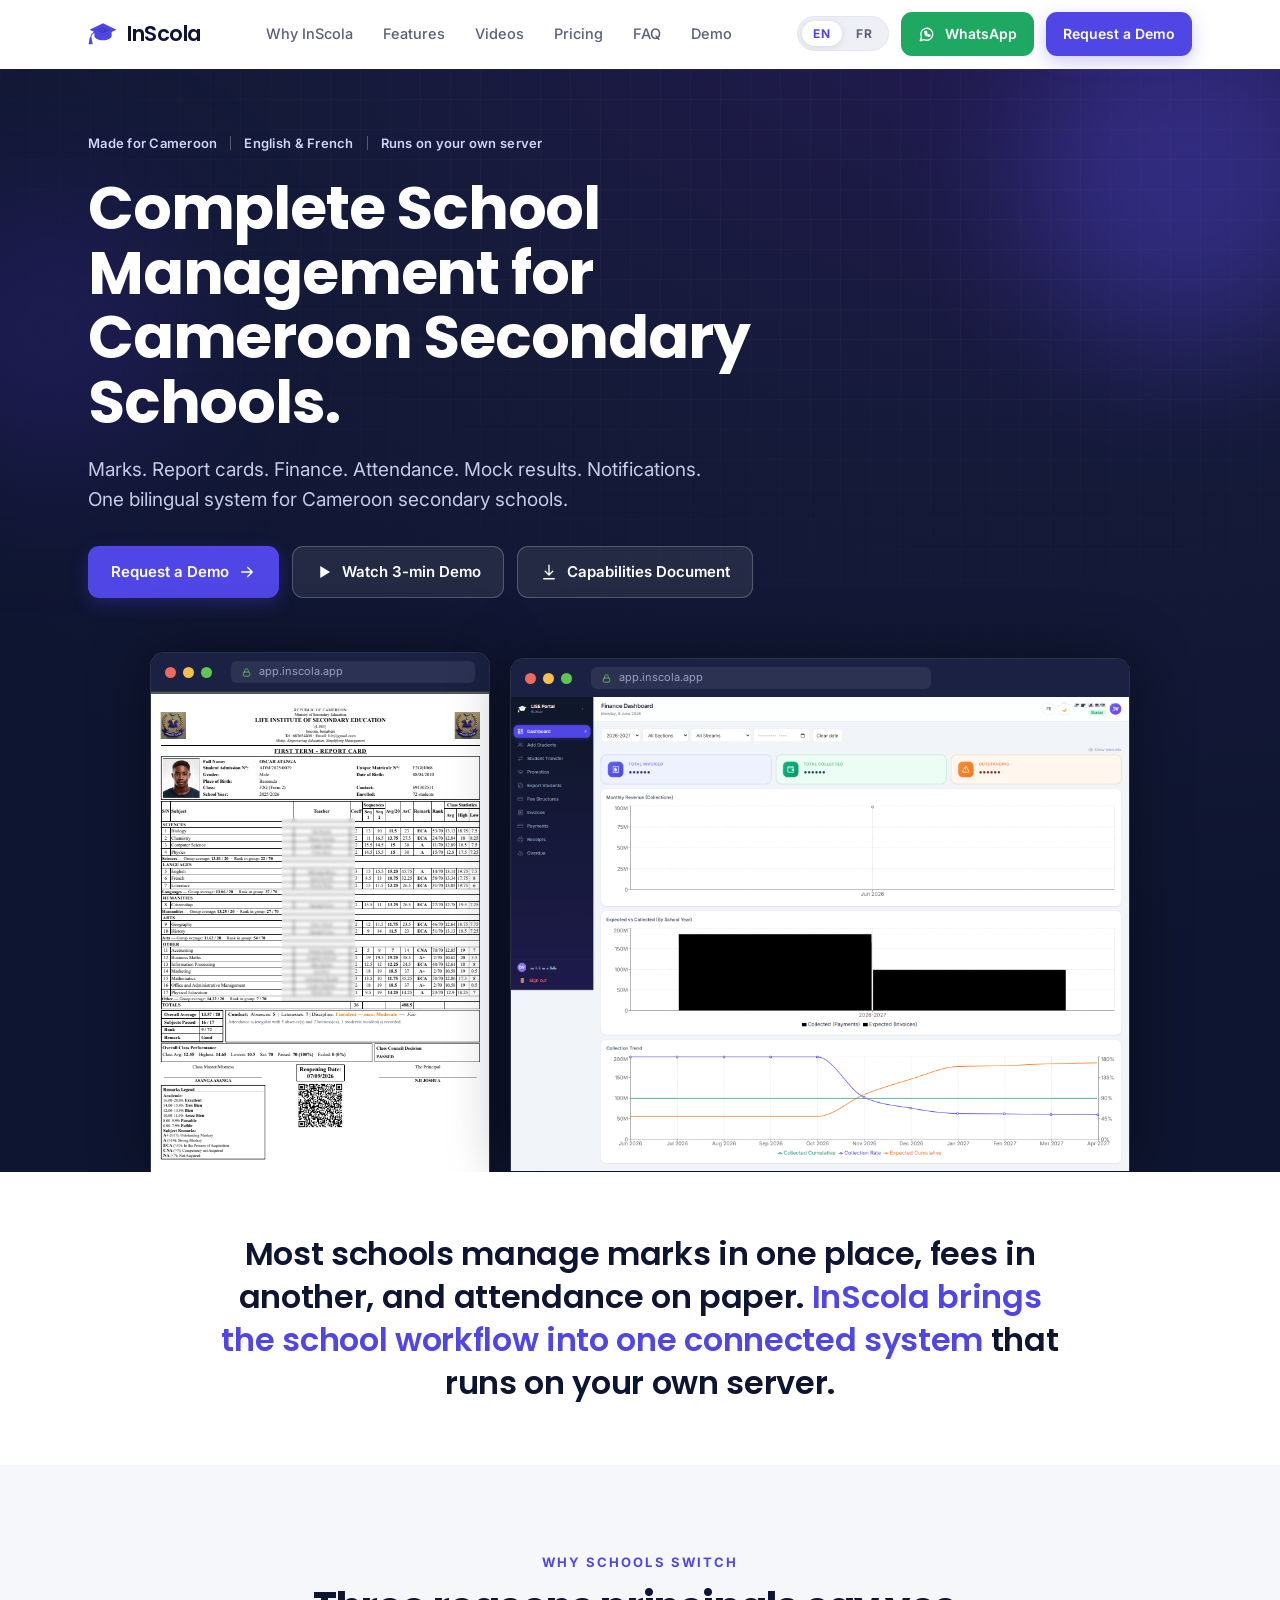
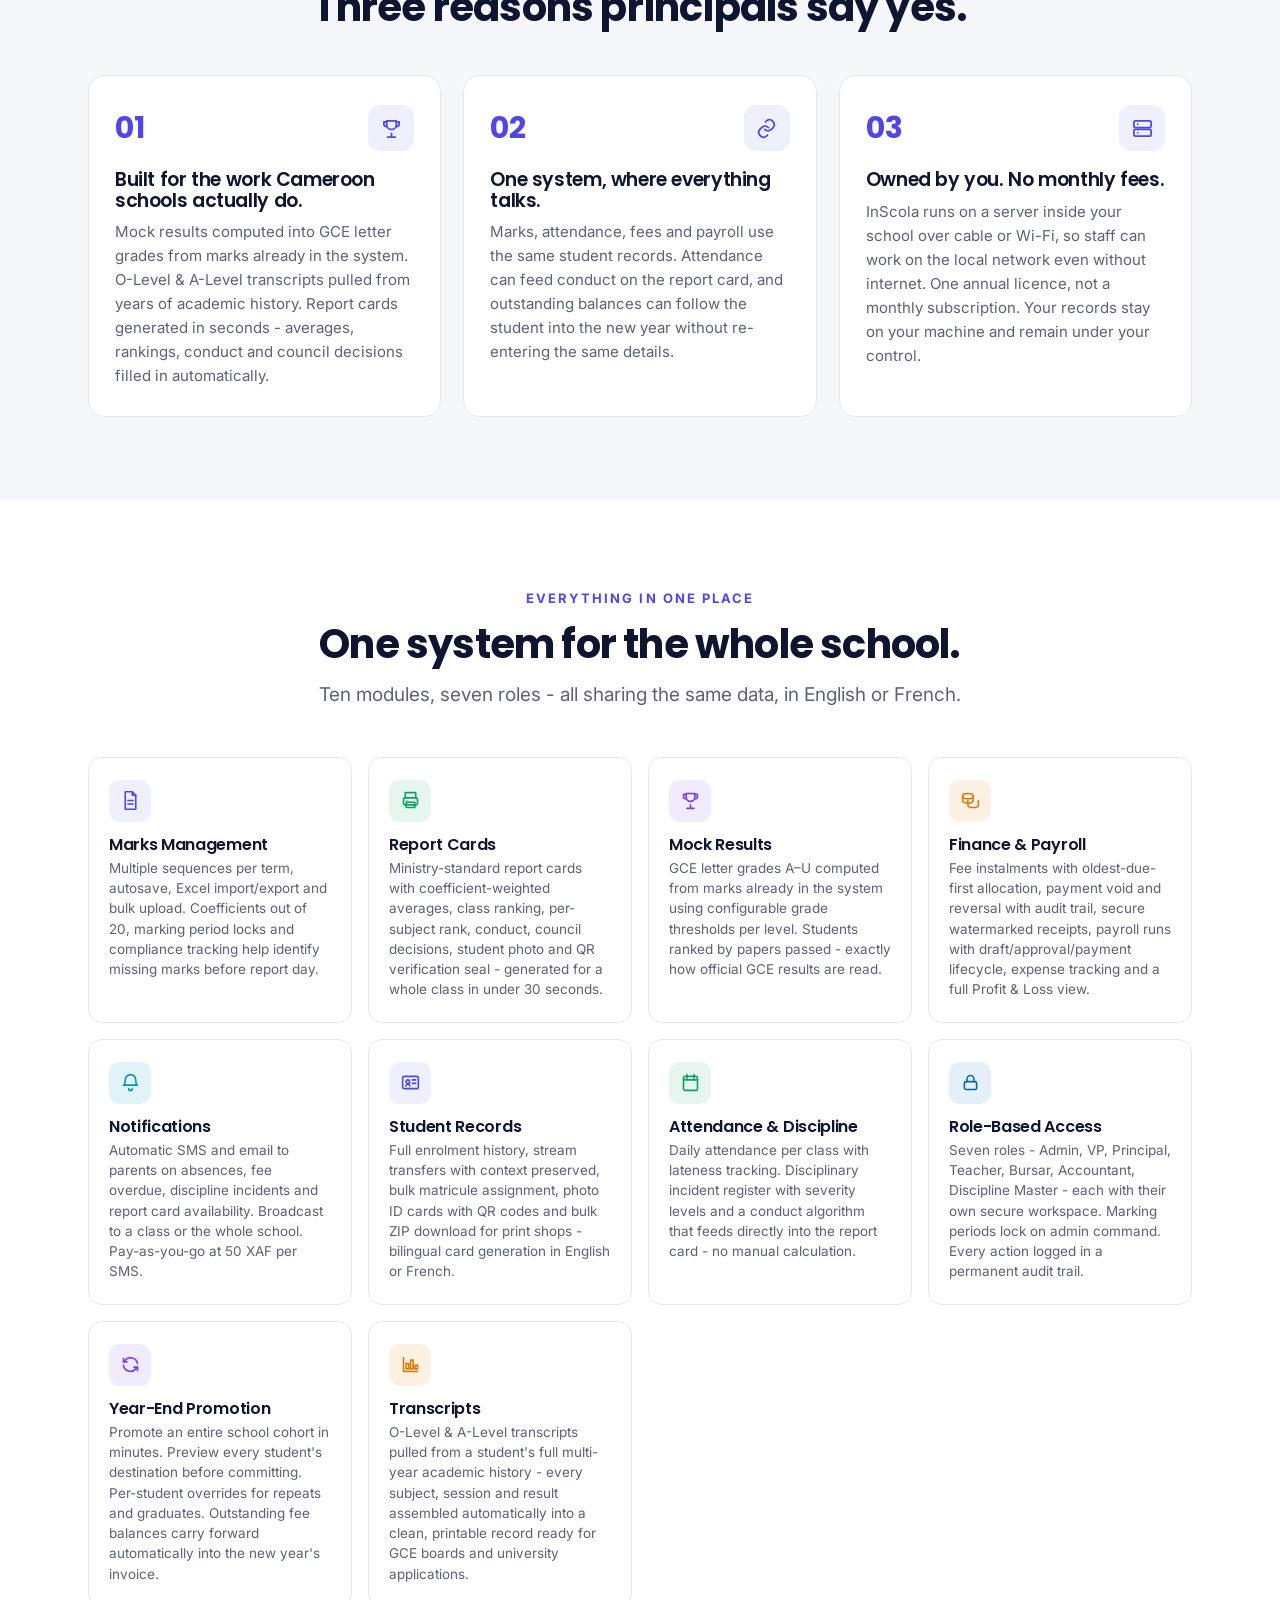
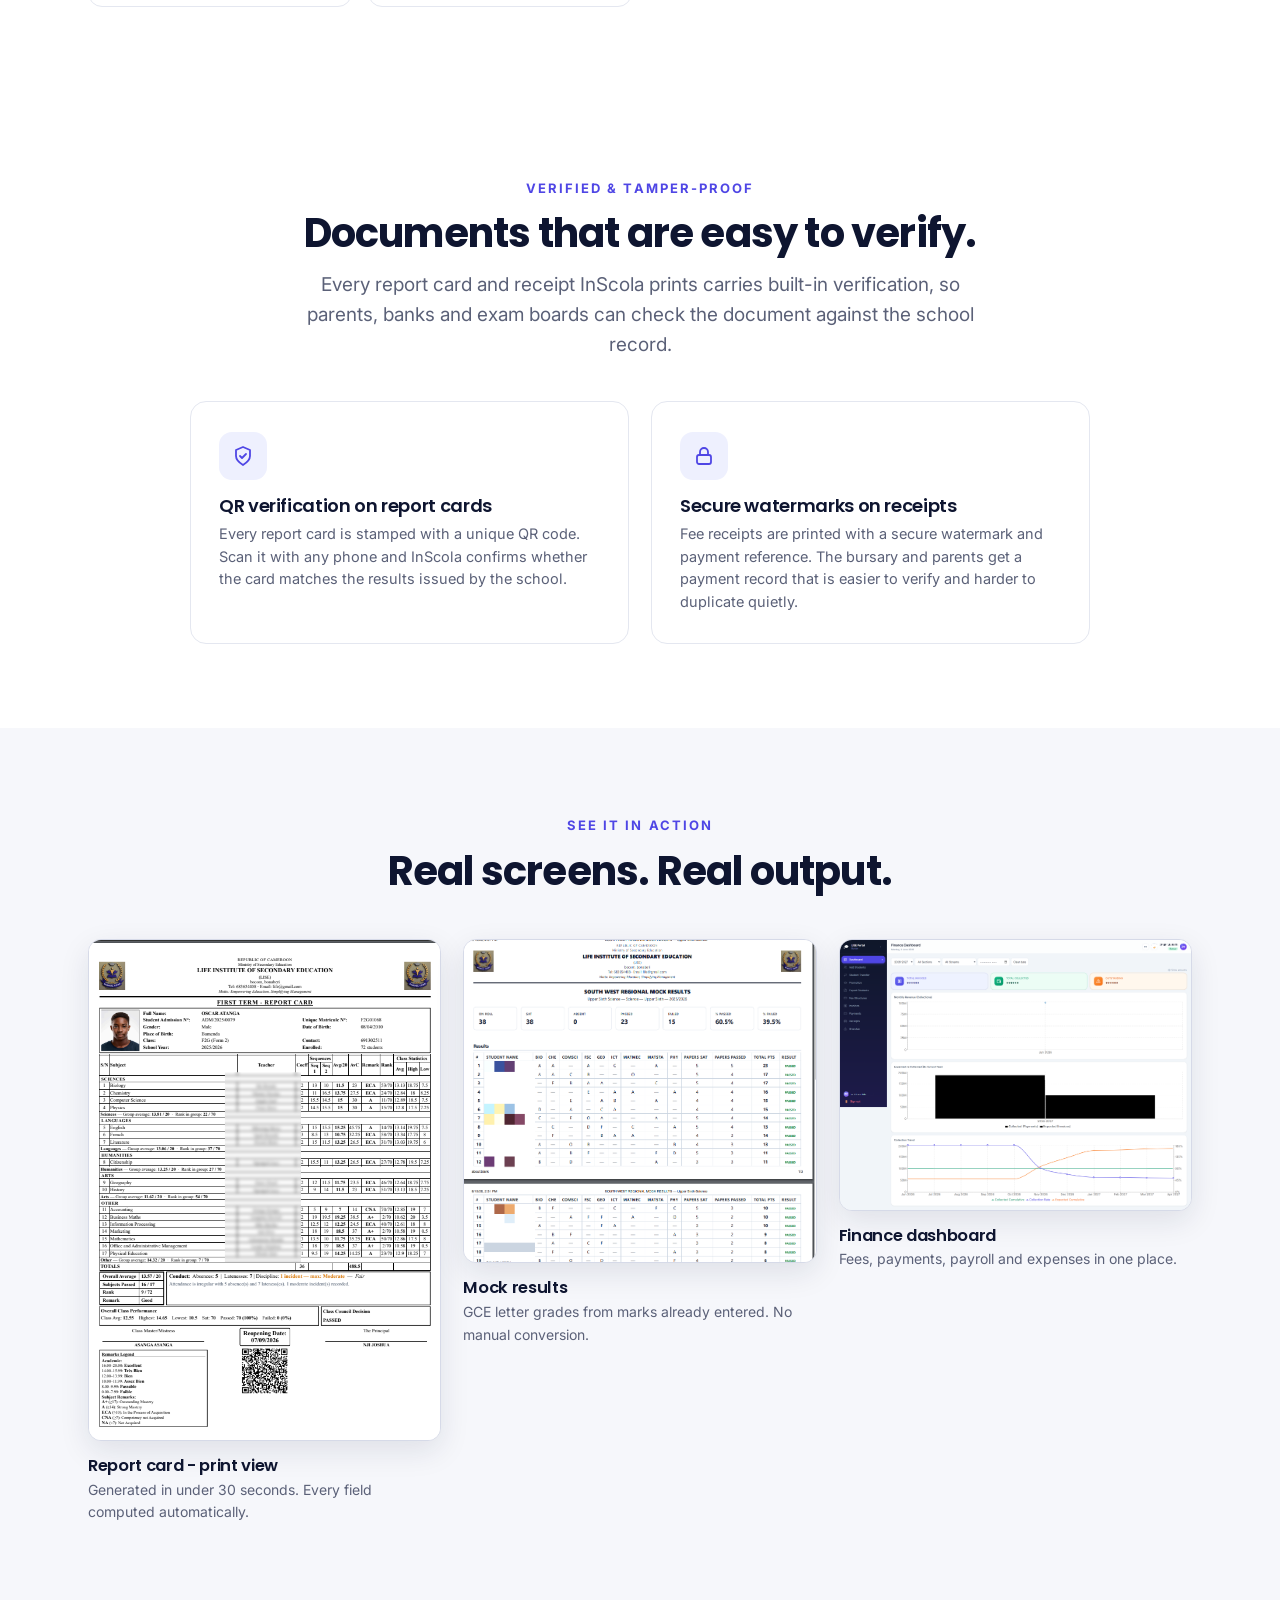
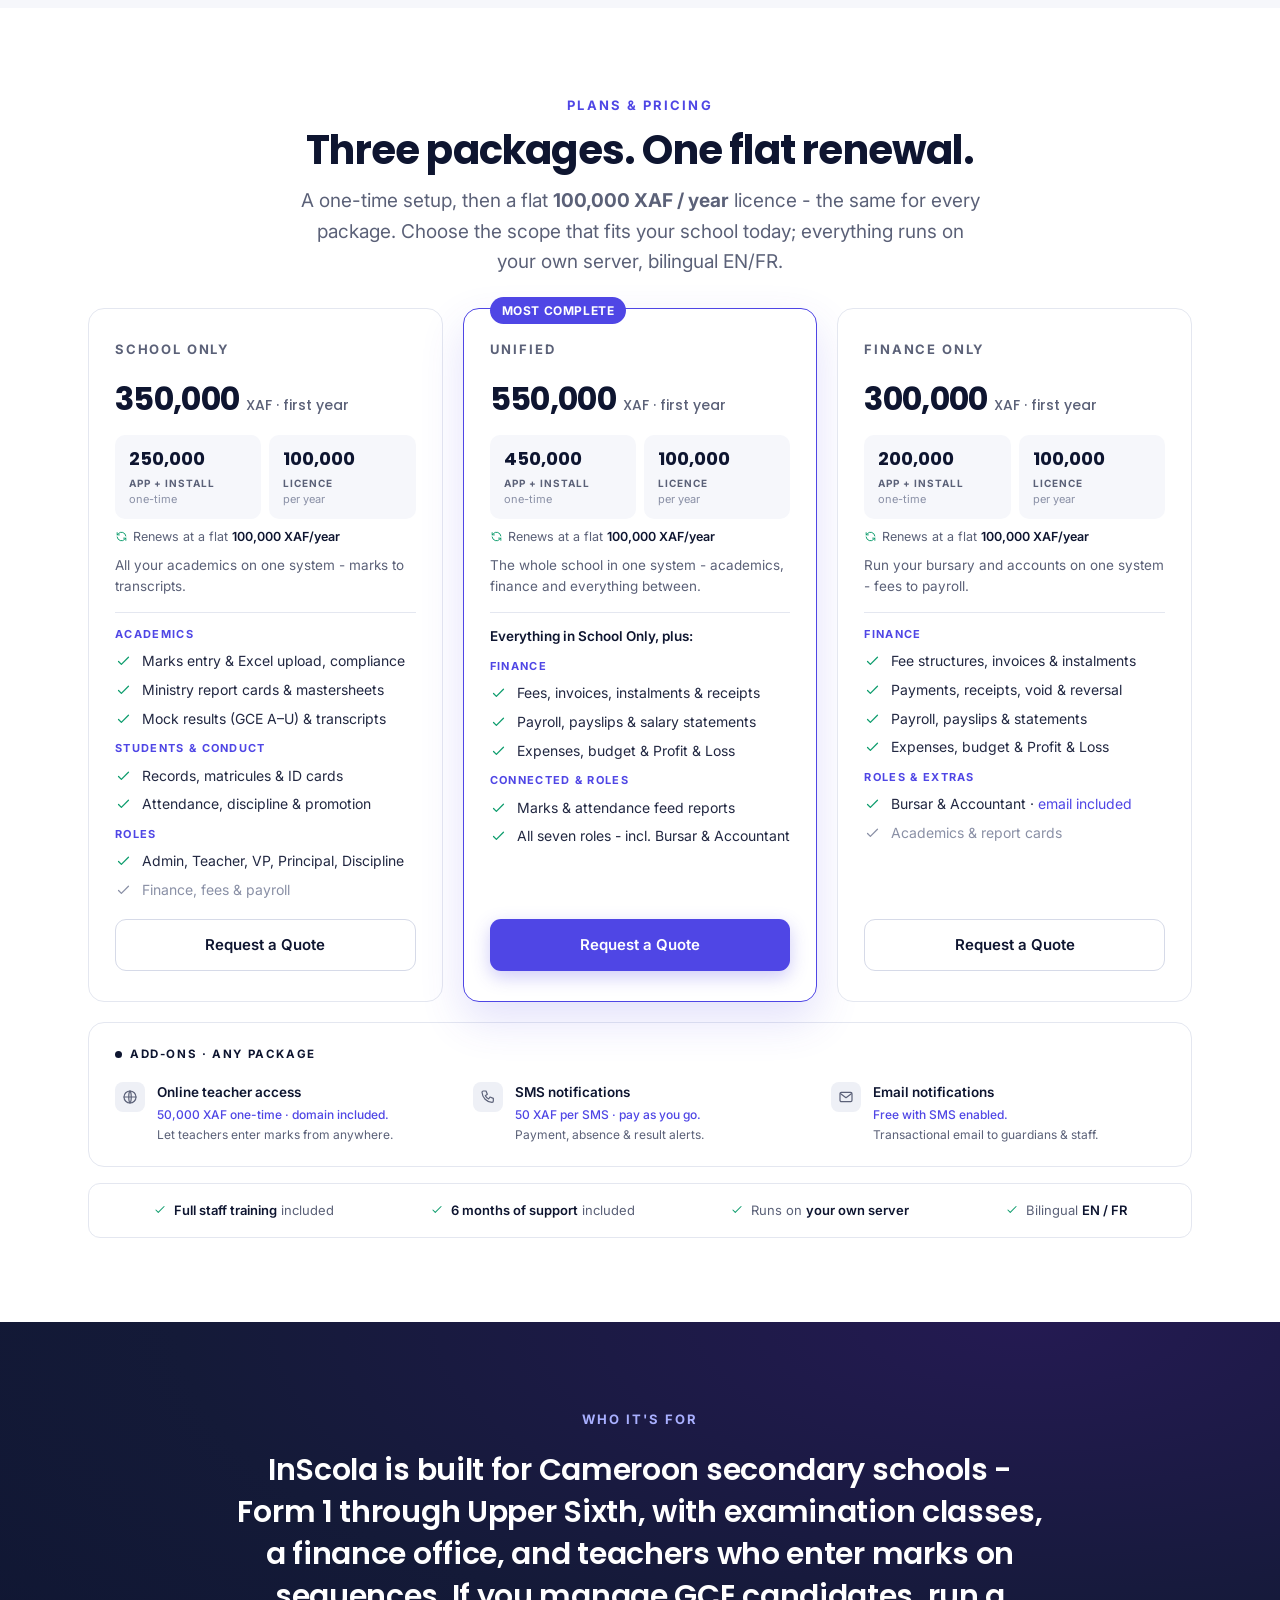
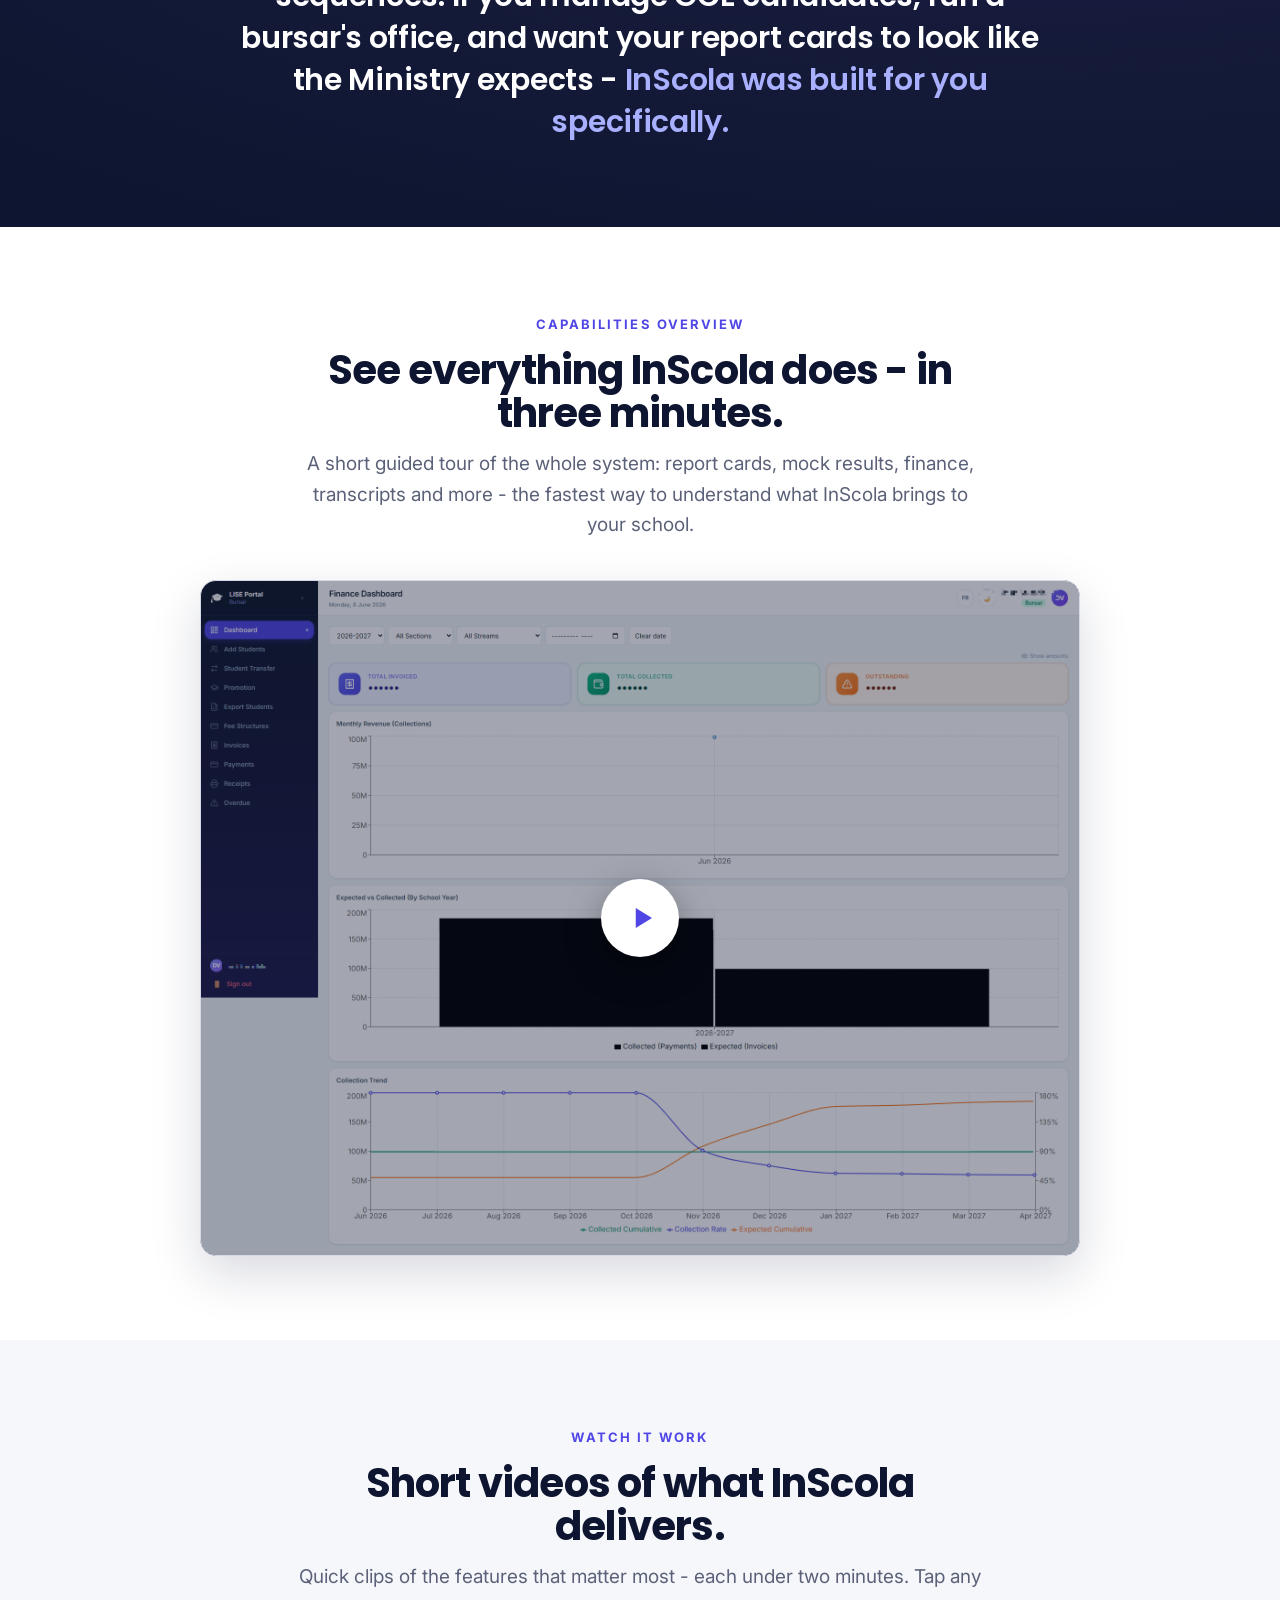
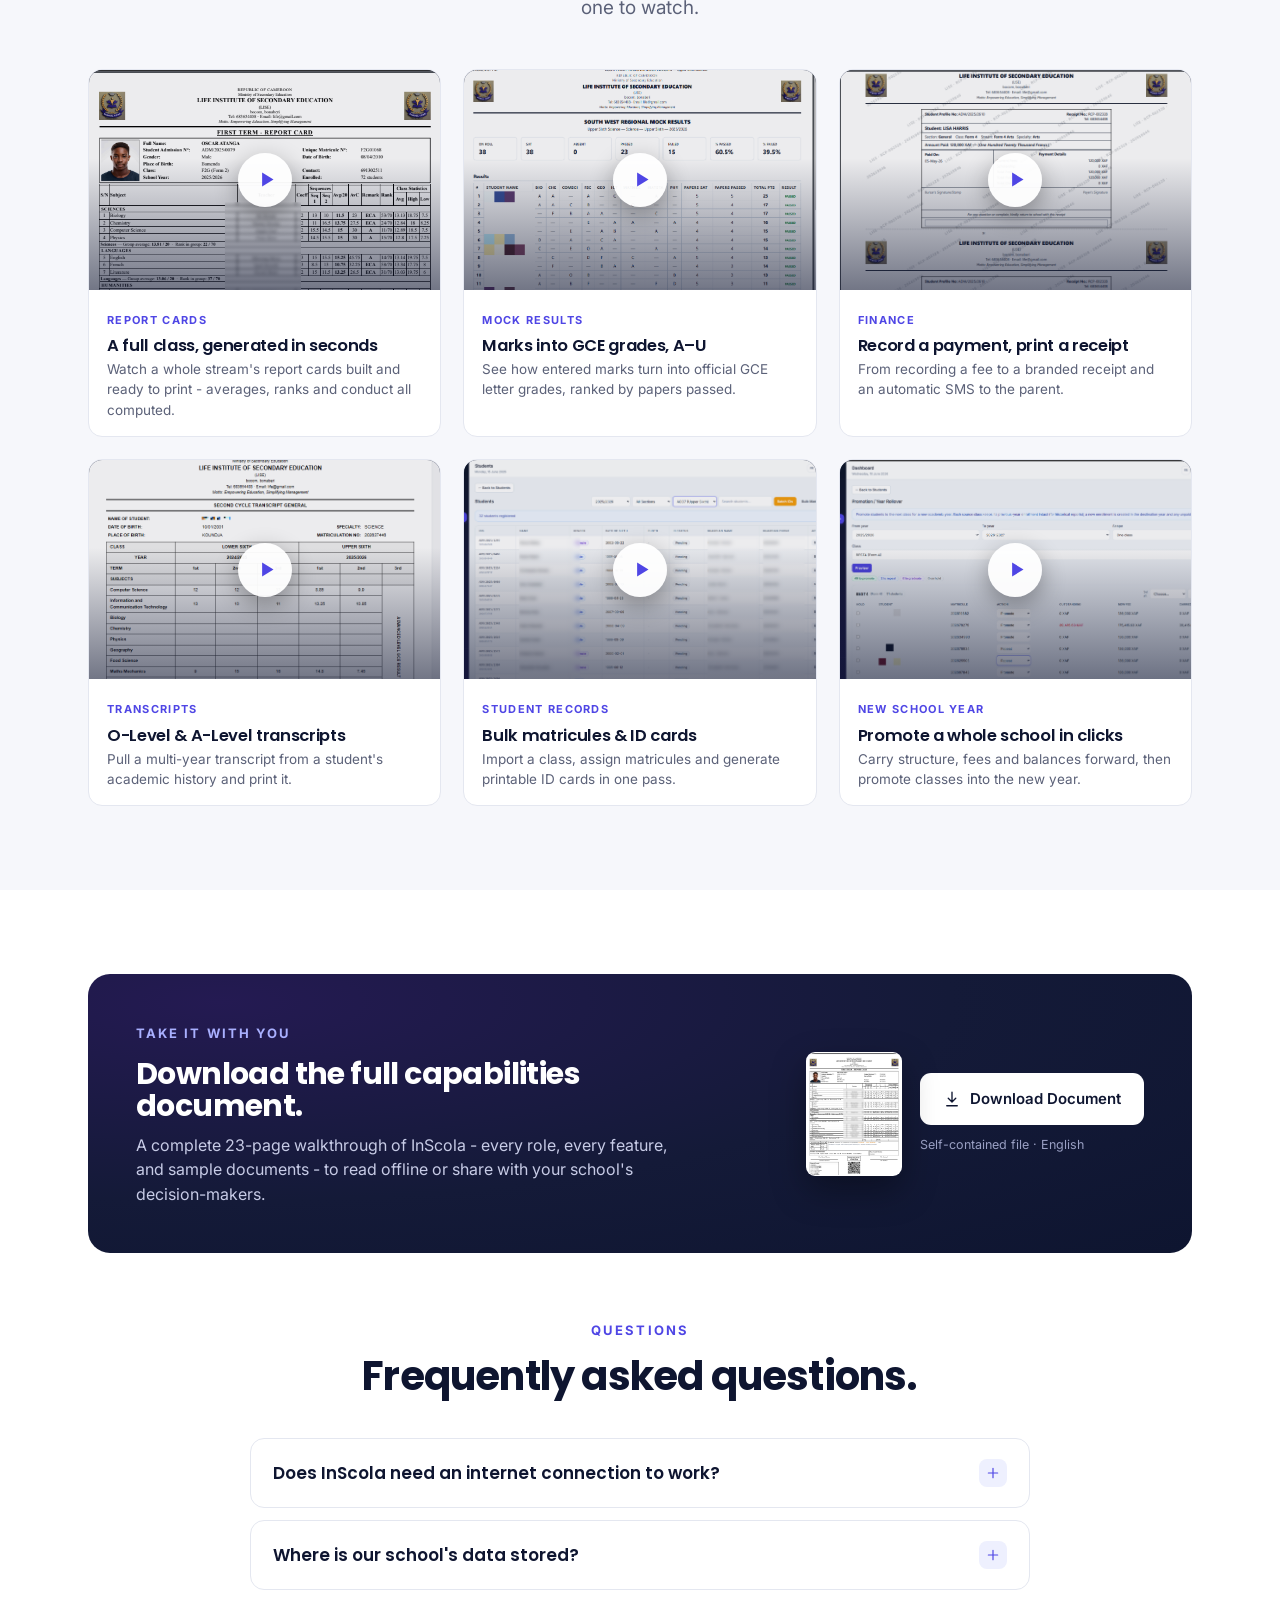
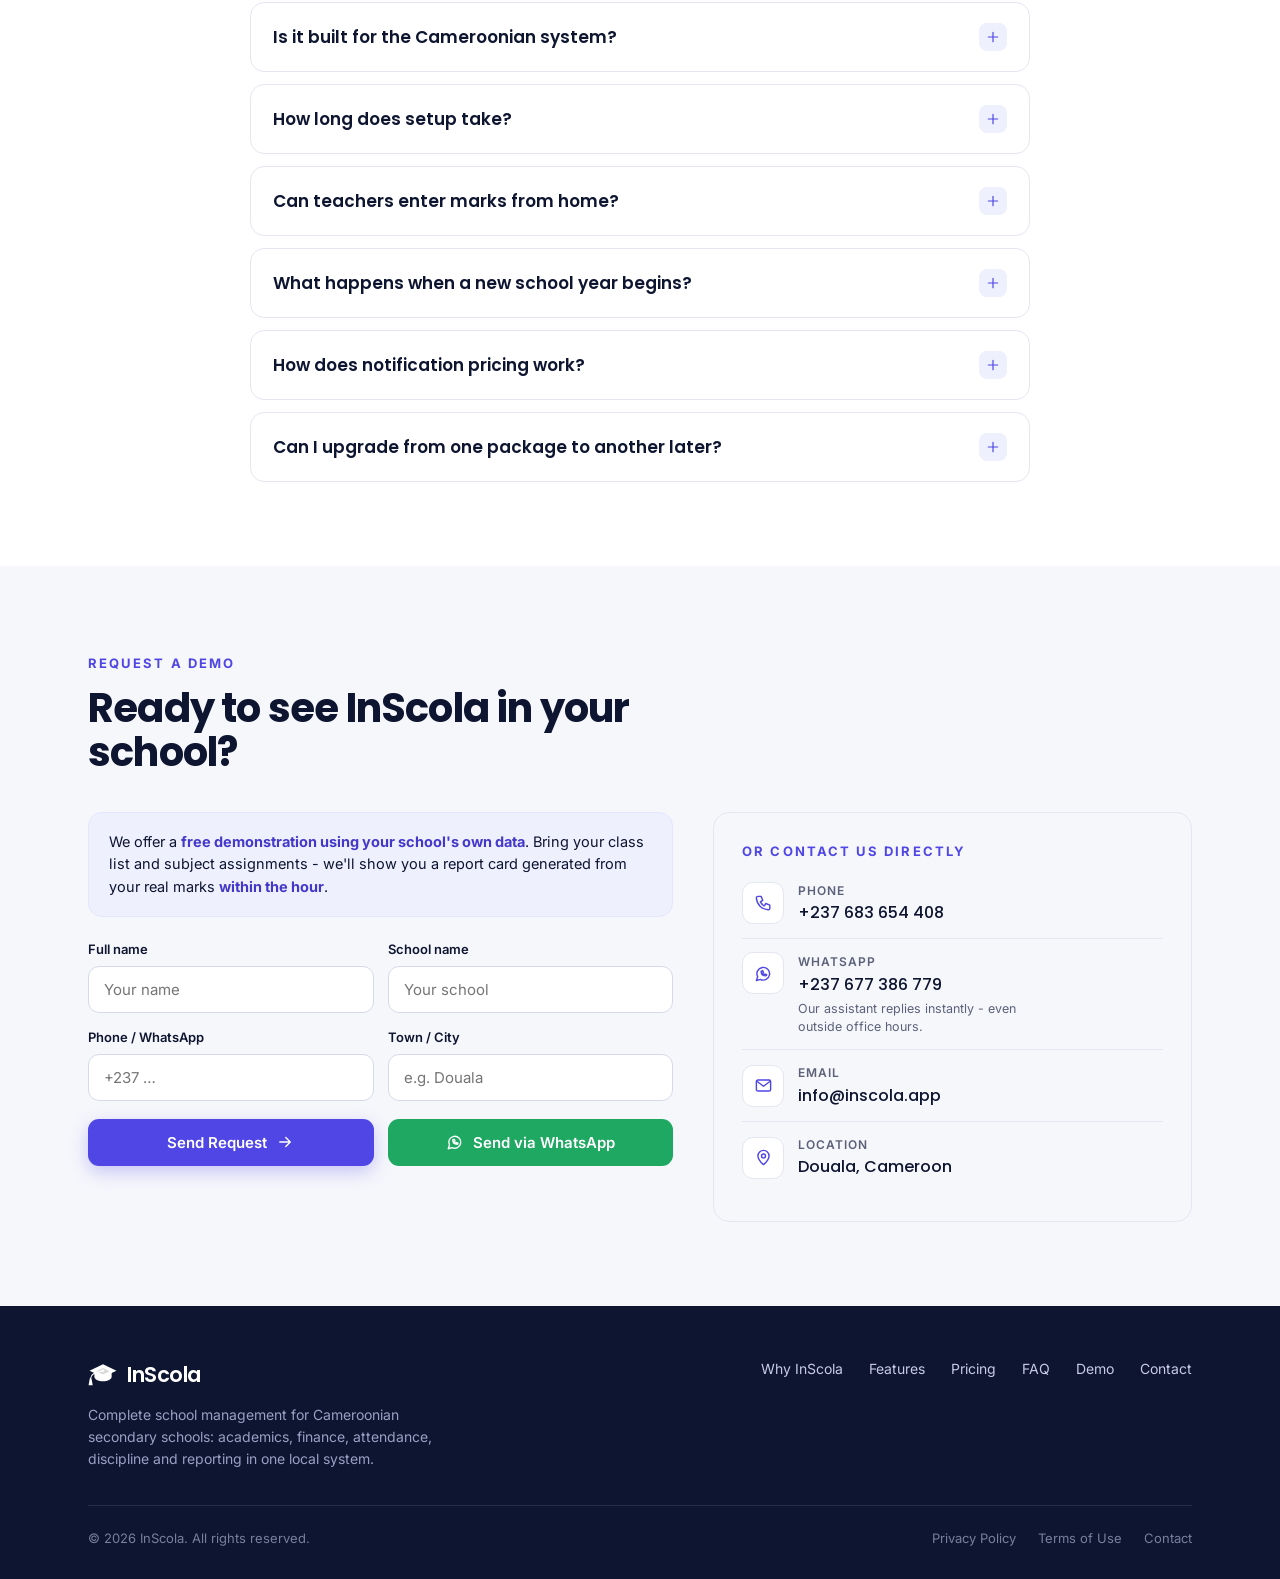
==== commit cc639cb7: "updated the badges" ====
--- a/index.html
+++ b/index.html
@@ -82,9 +82,9 @@
   <div class="wrap">
     <div class="hero-copy reveal">
       <div class="pills" style="margin-bottom:22px;">
-        <span class="pill"><span class="dot"></span><span data-i18n="hero.pill1">Made for Cameroon</span></span>
-        <span class="pill"><span class="dot"></span><span data-i18n="hero.pill2">English &amp; French</span></span>
-        <span class="pill"><span class="dot"></span><span data-i18n="hero.pill3">Runs on your own server</span></span>
+        <span class="pill" data-i18n="hero.pill1">Made for Cameroon</span>
+        <span class="pill" data-i18n="hero.pill2">English &amp; French</span>
+        <span class="pill" data-i18n="hero.pill3">Runs on your own server</span>
       </div>
       <h1 class="h-hero" style="color:#fff;" data-i18n="hero.h1">Complete School Management for Cameroon Secondary Schools.</h1>
       <p class="lead light" style="margin-top:20px;max-width:620px;" data-i18n="hero.lead">Marks. Report cards. Finance. Attendance. Mock results. Notifications. One bilingual system for Cameroon secondary schools.</p>
--- a/site.css
+++ b/site.css
@@ -89,10 +89,9 @@
 .glow{ position:absolute; border-radius:50%; filter:blur(70px); pointer-events:none; }
 .hero .wrap{ position:relative; }
 .hero-copy{ max-width:760px; }
-.pills{ display:flex; flex-wrap:wrap; gap:9px; }
-.pill{ display:inline-flex; align-items:center; gap:7px; font-size:13px; font-weight:600; color:#cfd3f5;
-  background:rgba(255,255,255,.08); border:1px solid rgba(255,255,255,.14); padding:6px 13px; border-radius:999px; }
-.pill .dot{ width:6px; height:6px; border-radius:50%; background:var(--indigo-2); }
+.pills{ display:flex; flex-wrap:wrap; align-items:center; gap:0; }
+.pill{ display:inline-flex; align-items:center; font-size:13px; font-weight:600; color:#cfd3f5; letter-spacing:.02em; }
+.pill + .pill::before{ content:""; width:1px; height:14px; margin:0 13px; background:rgba(255,255,255,.28); }
 .hero-actions{ display:flex; flex-wrap:wrap; gap:13px; }
 .browser{ border-radius:14px 14px 0 0; overflow:hidden; border:1px solid rgba(255,255,255,.12); border-bottom:none;
   box-shadow:0 -2px 60px rgba(0,0,0,.4); background:#0e1530; }
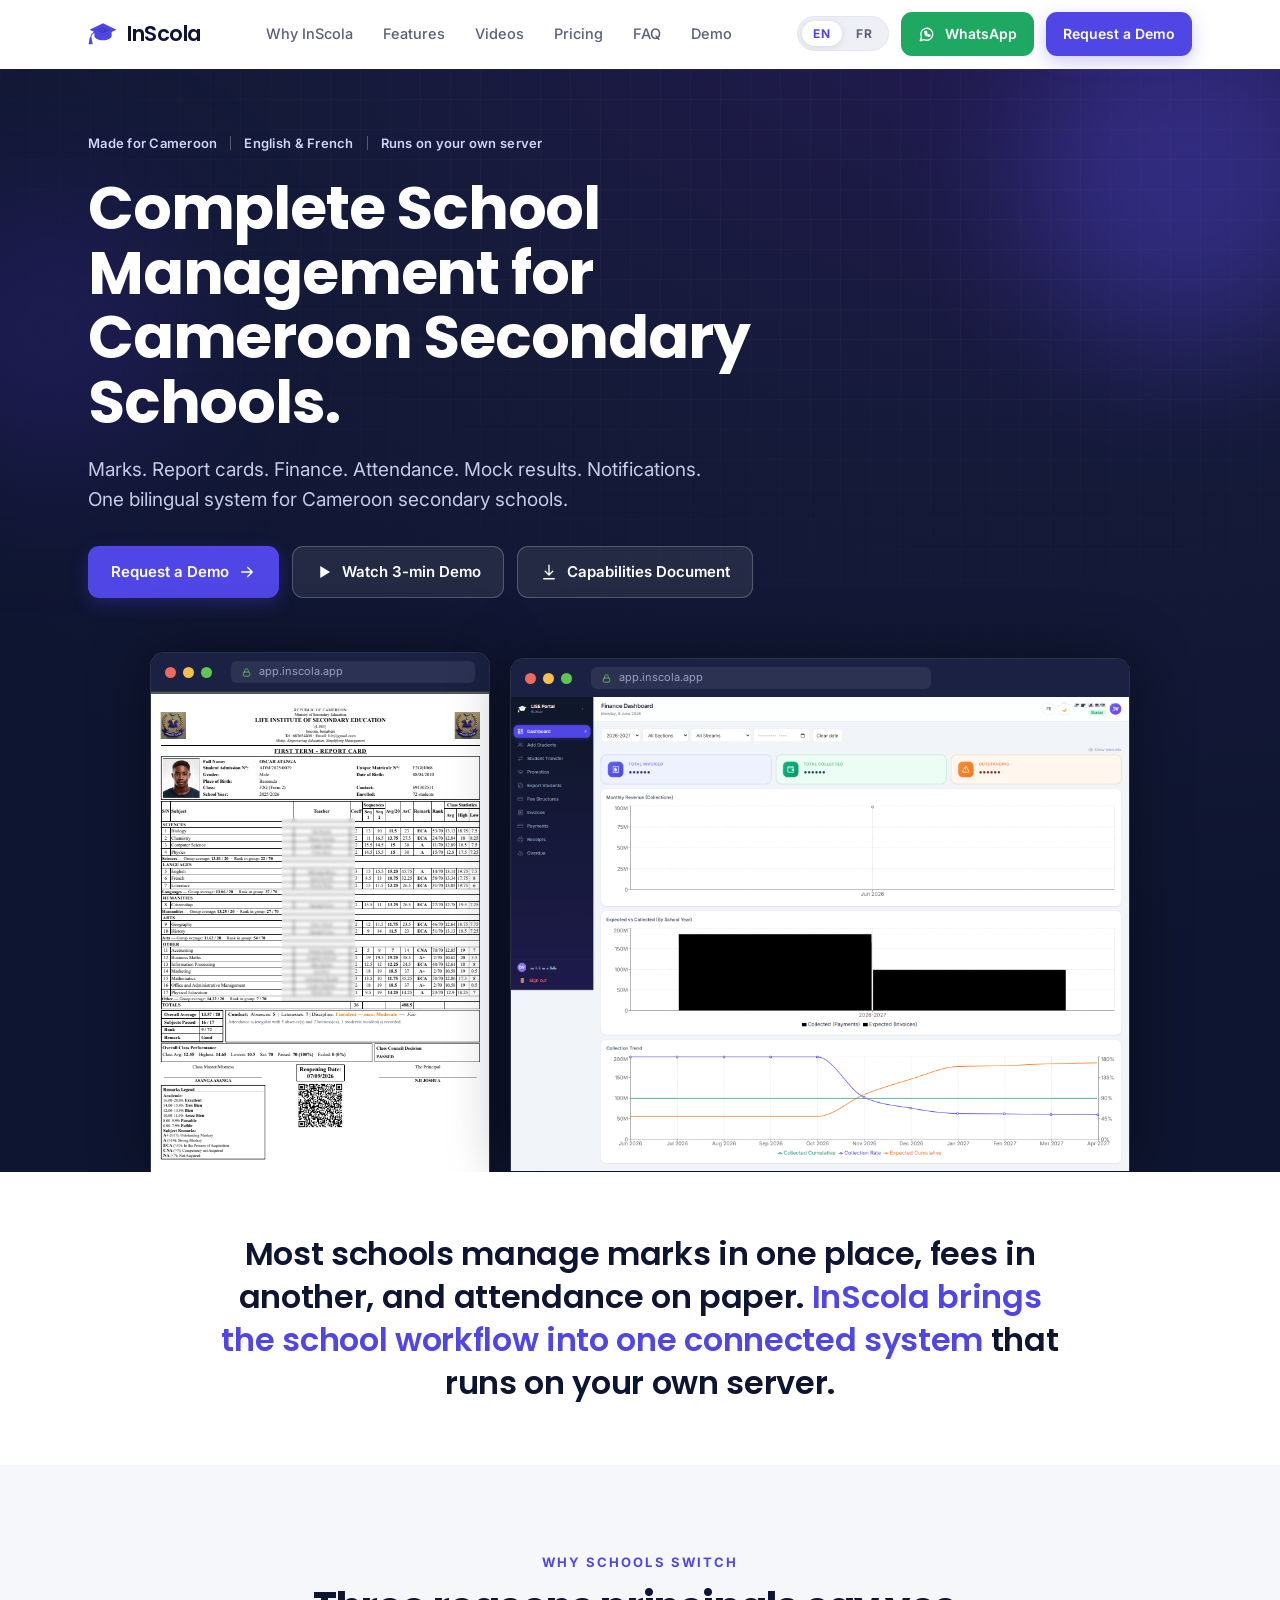
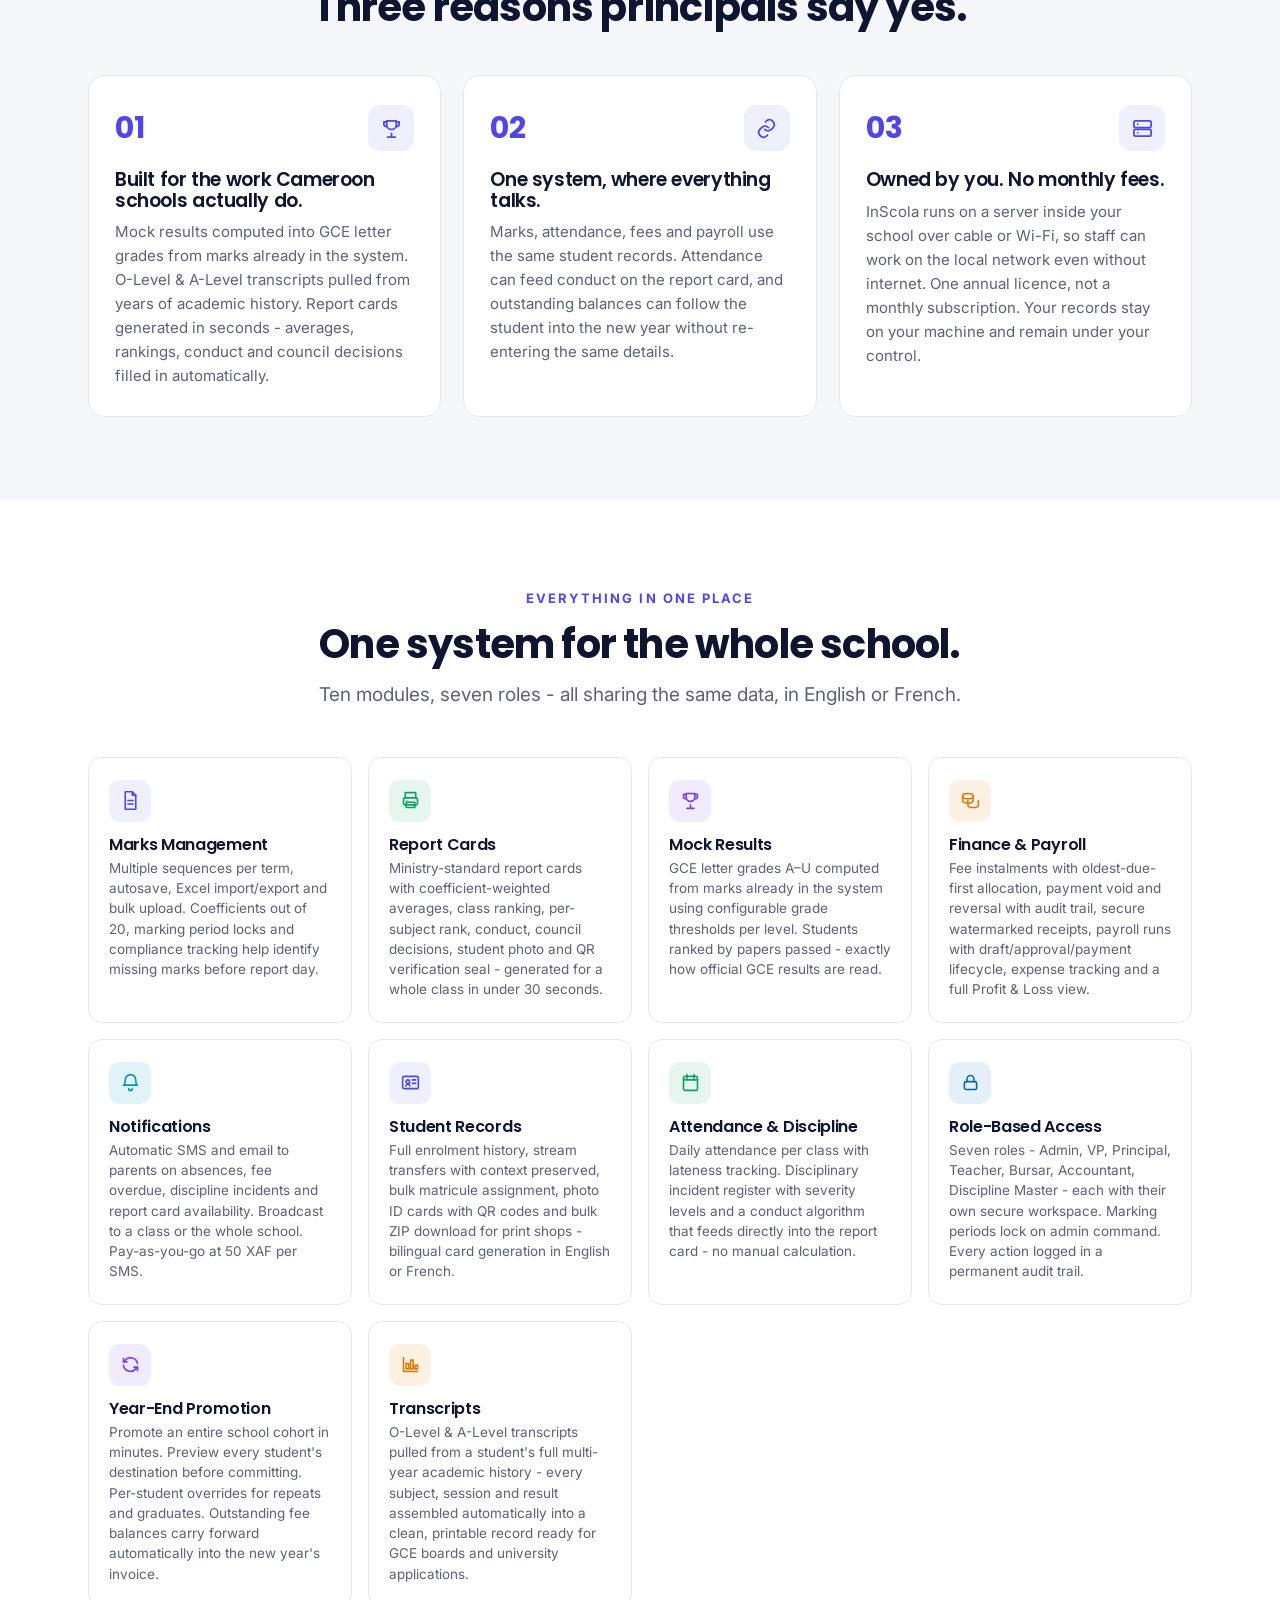
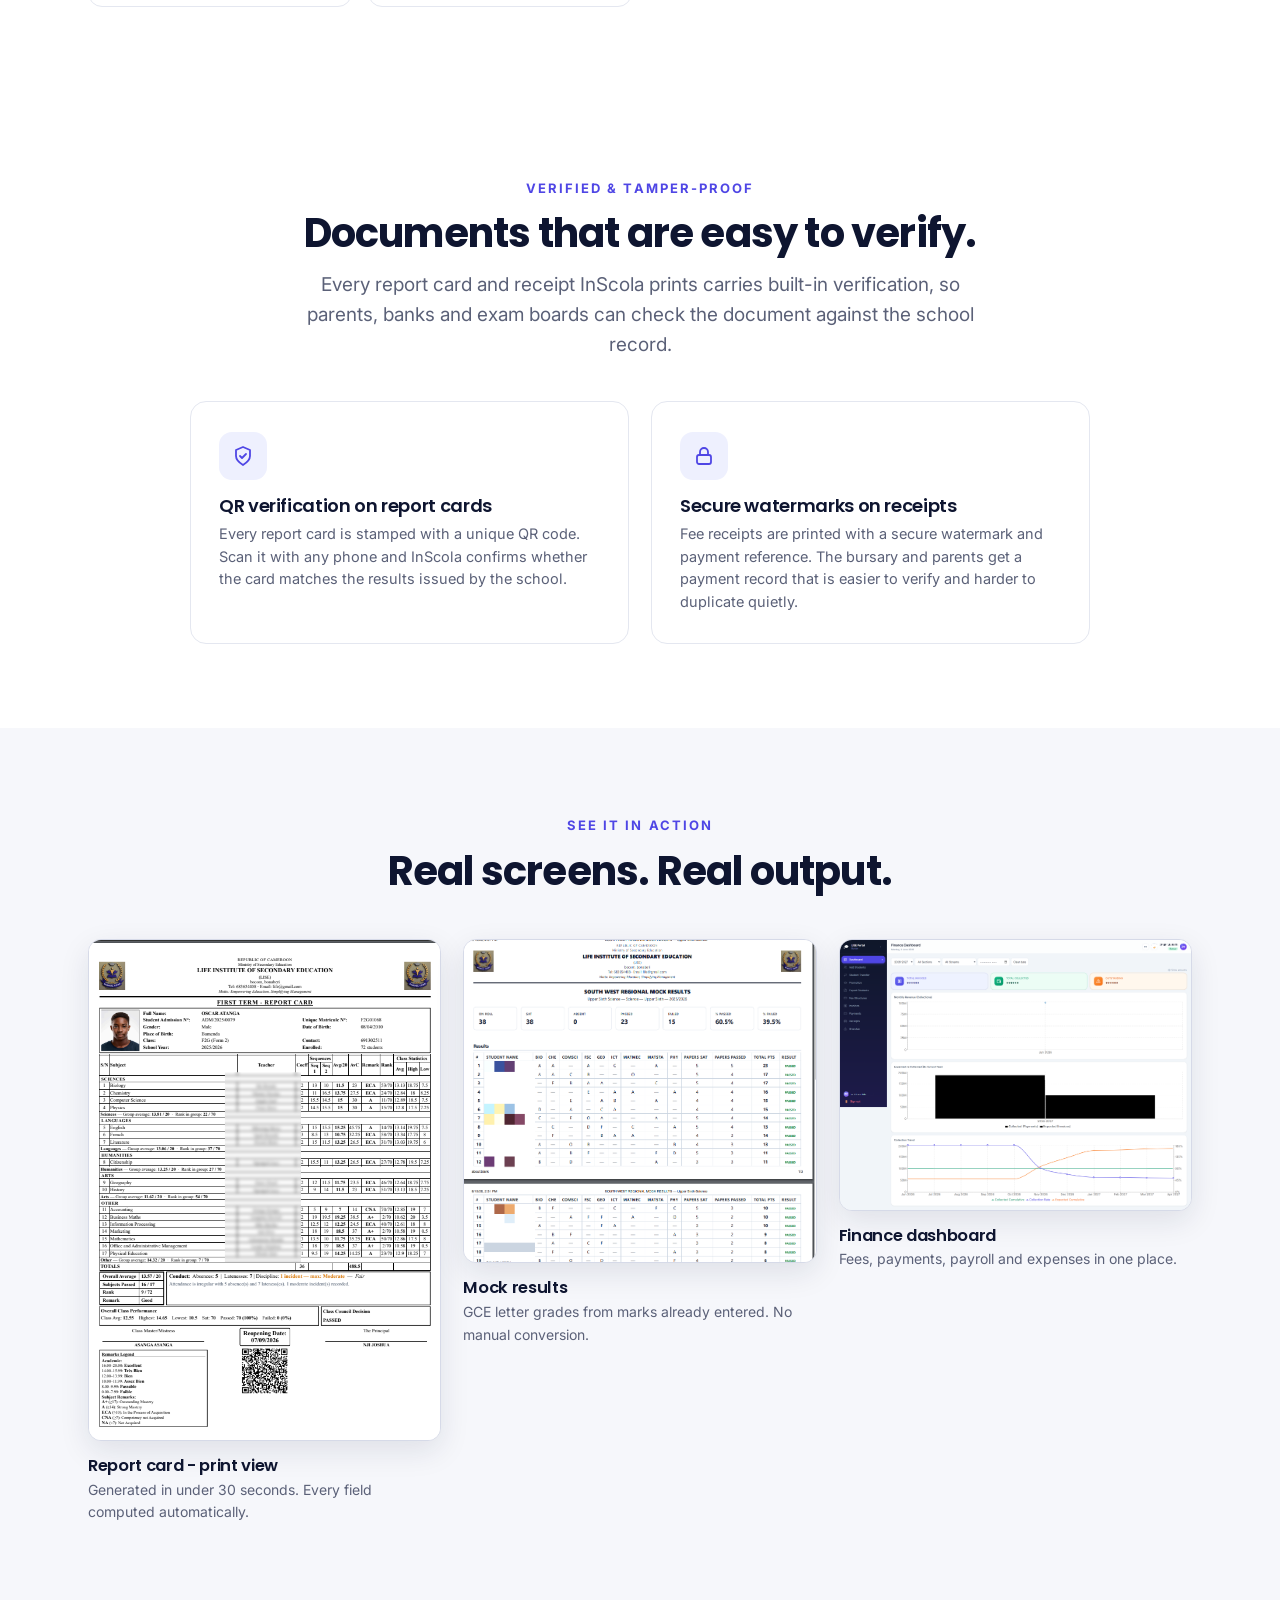
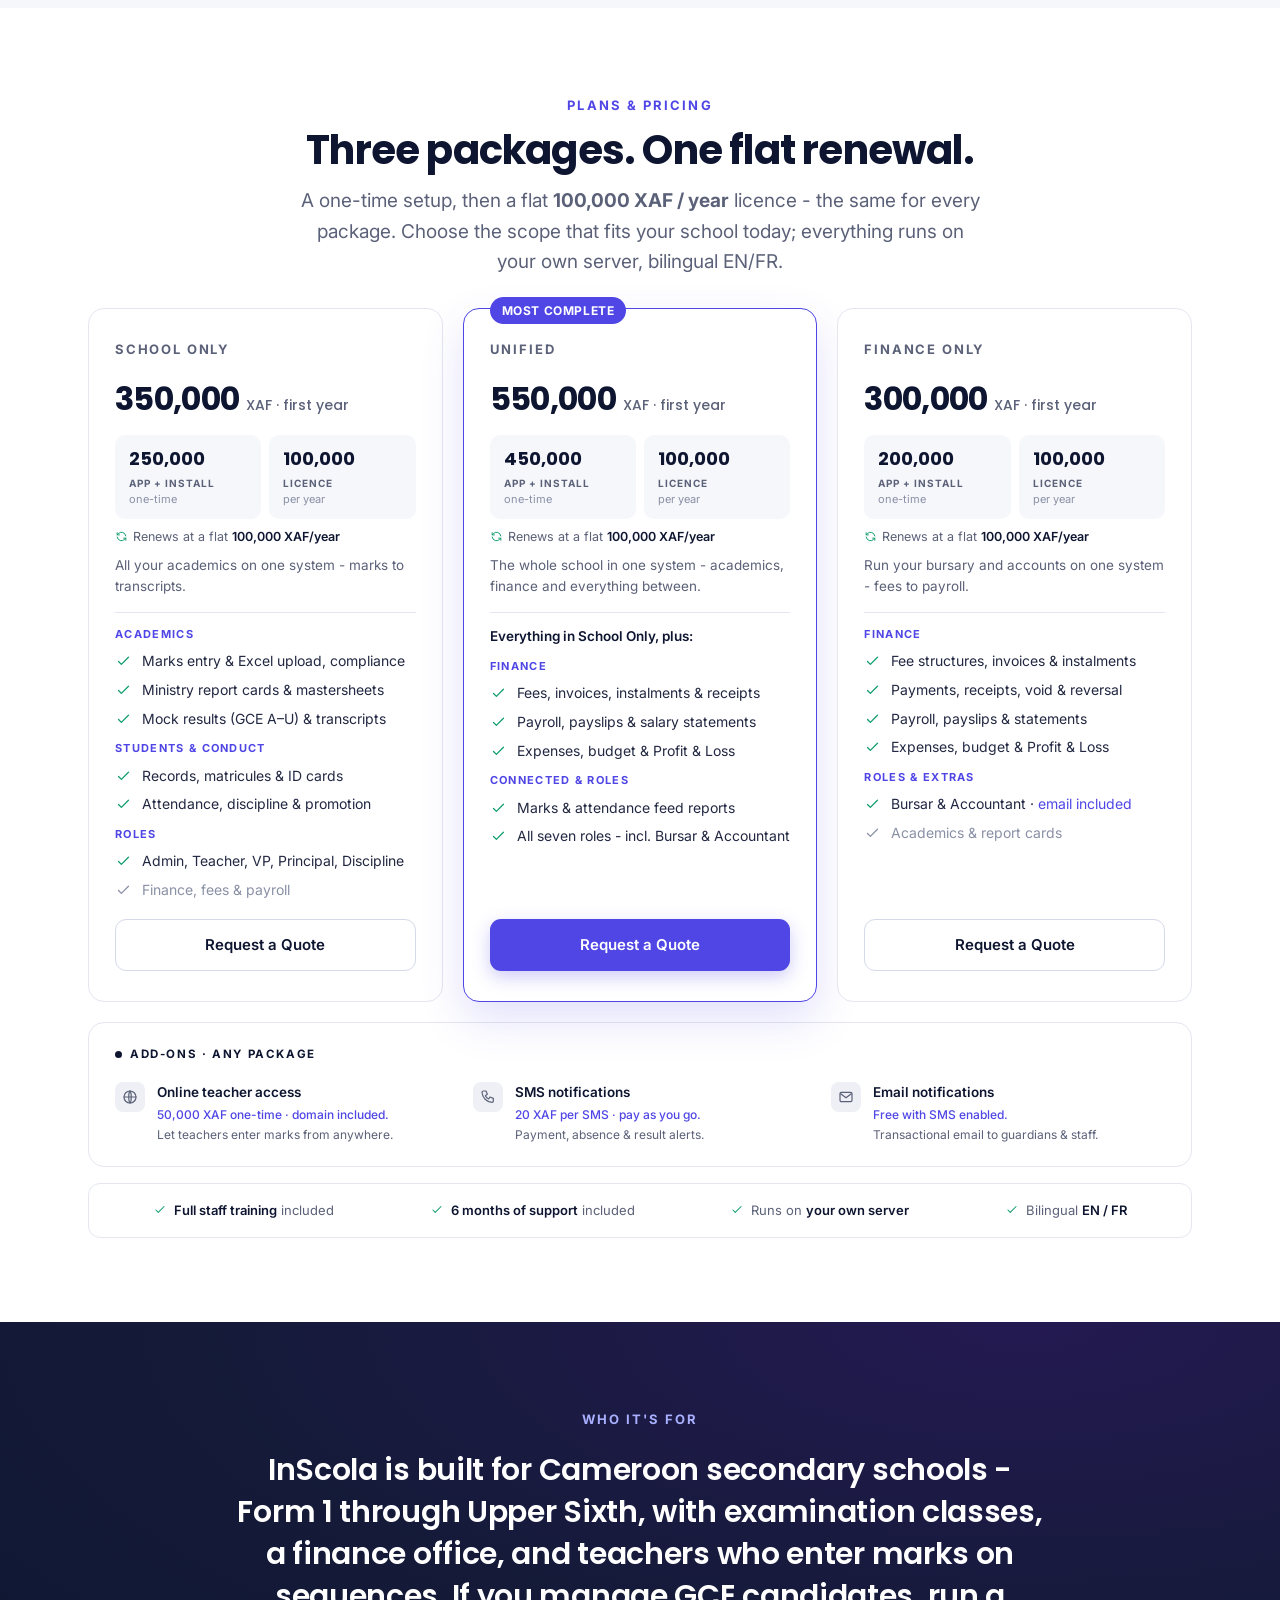
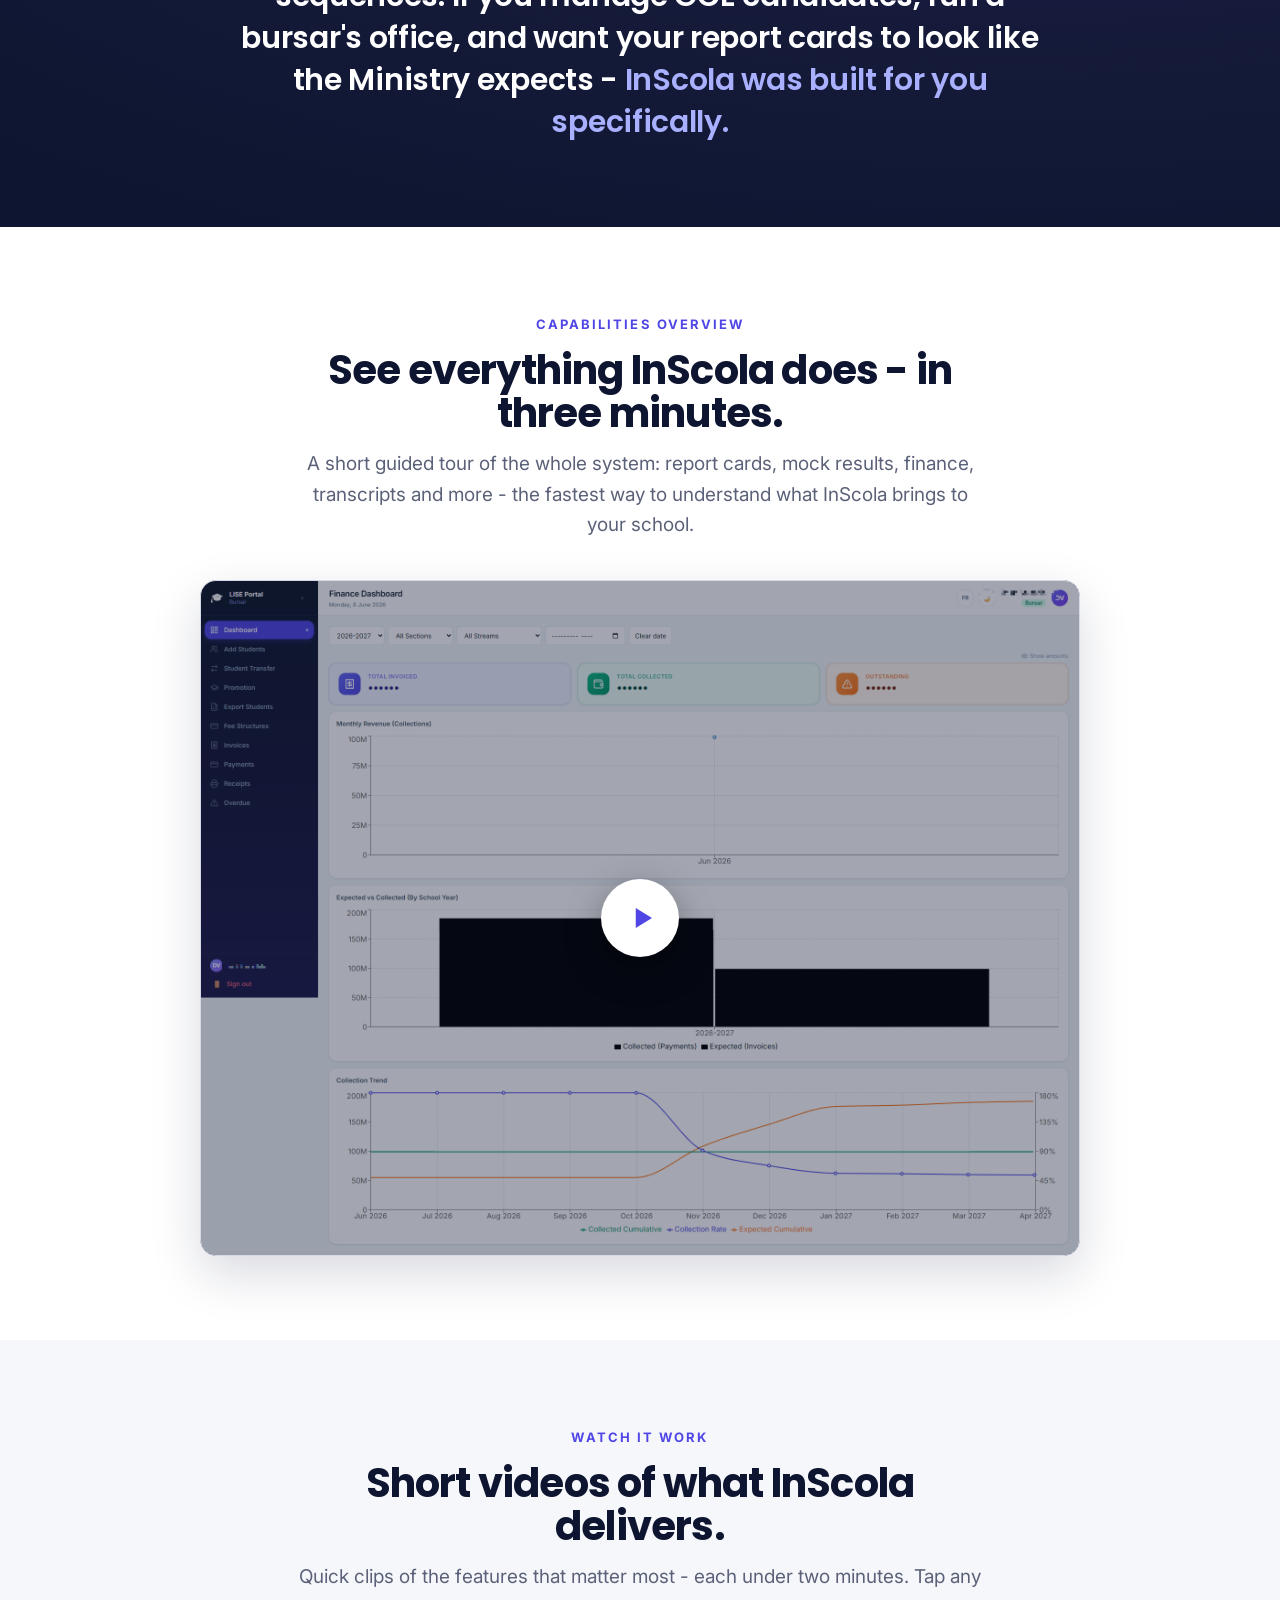
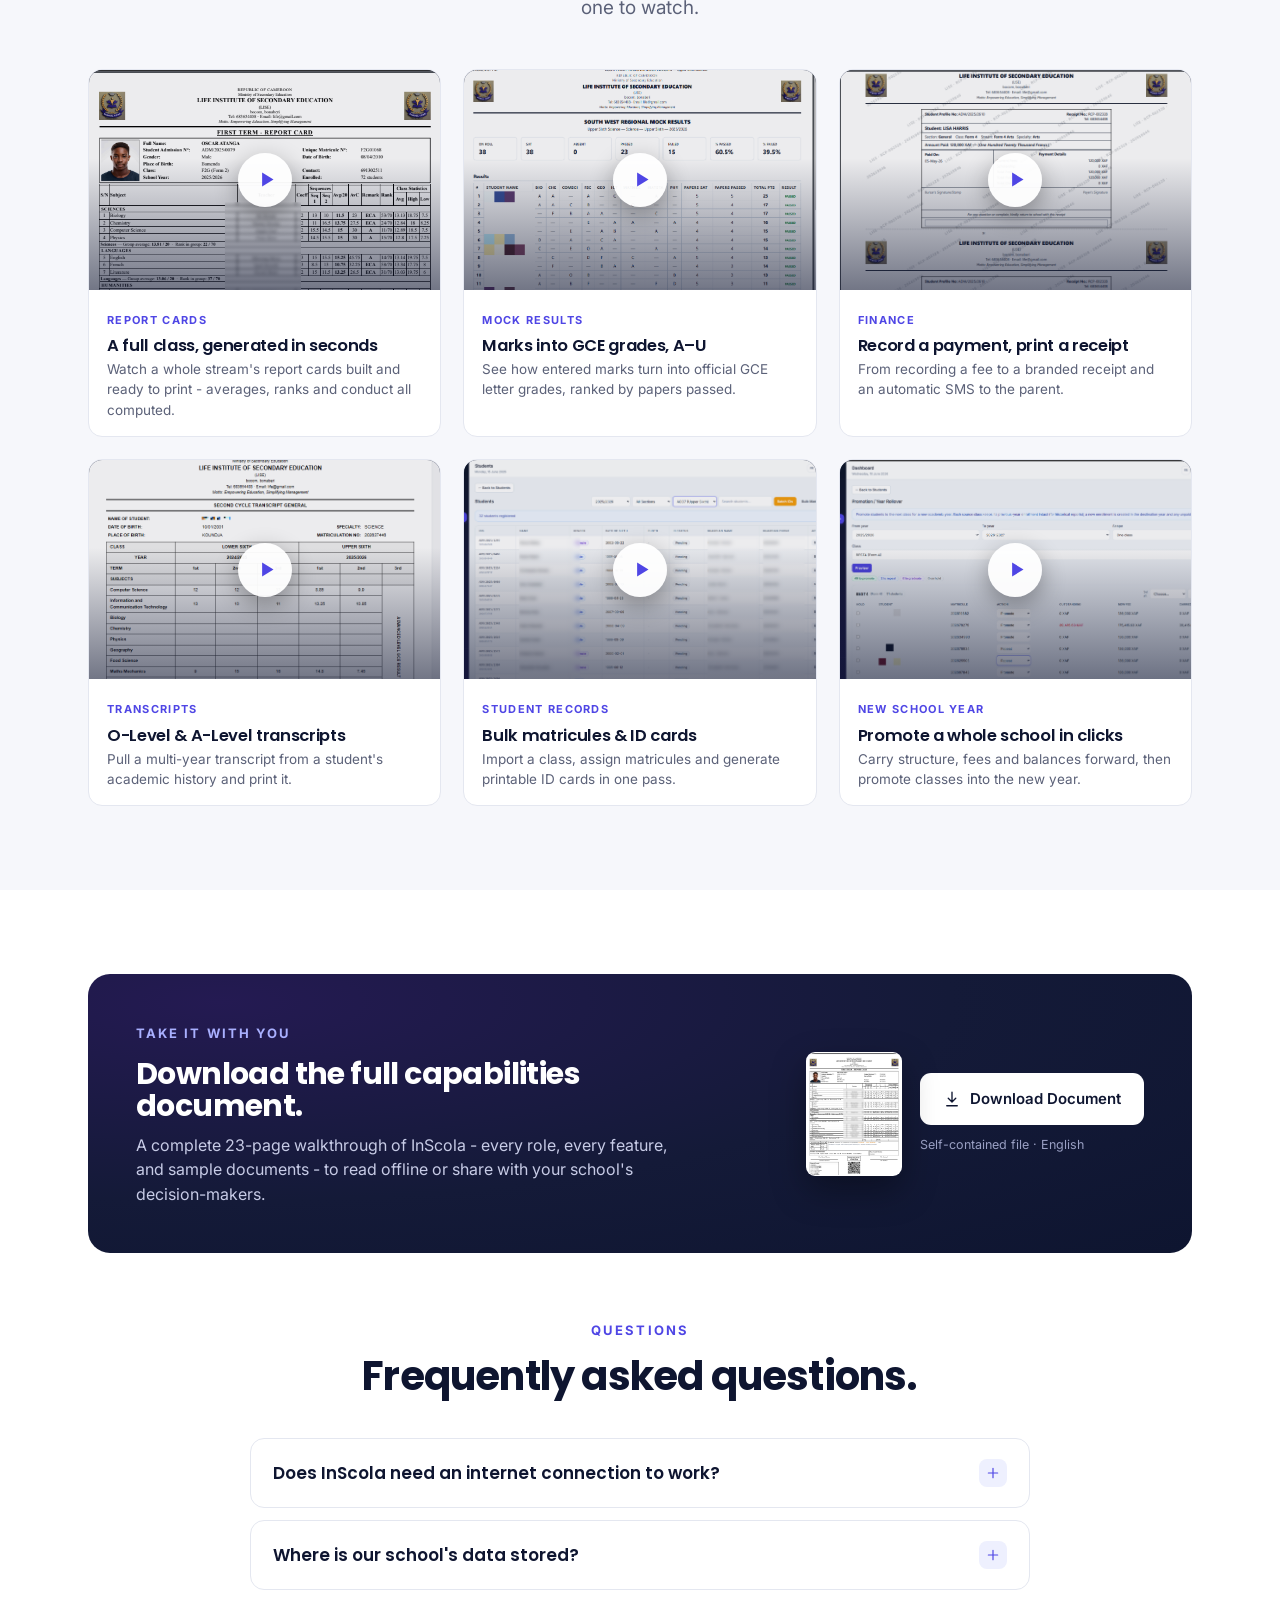
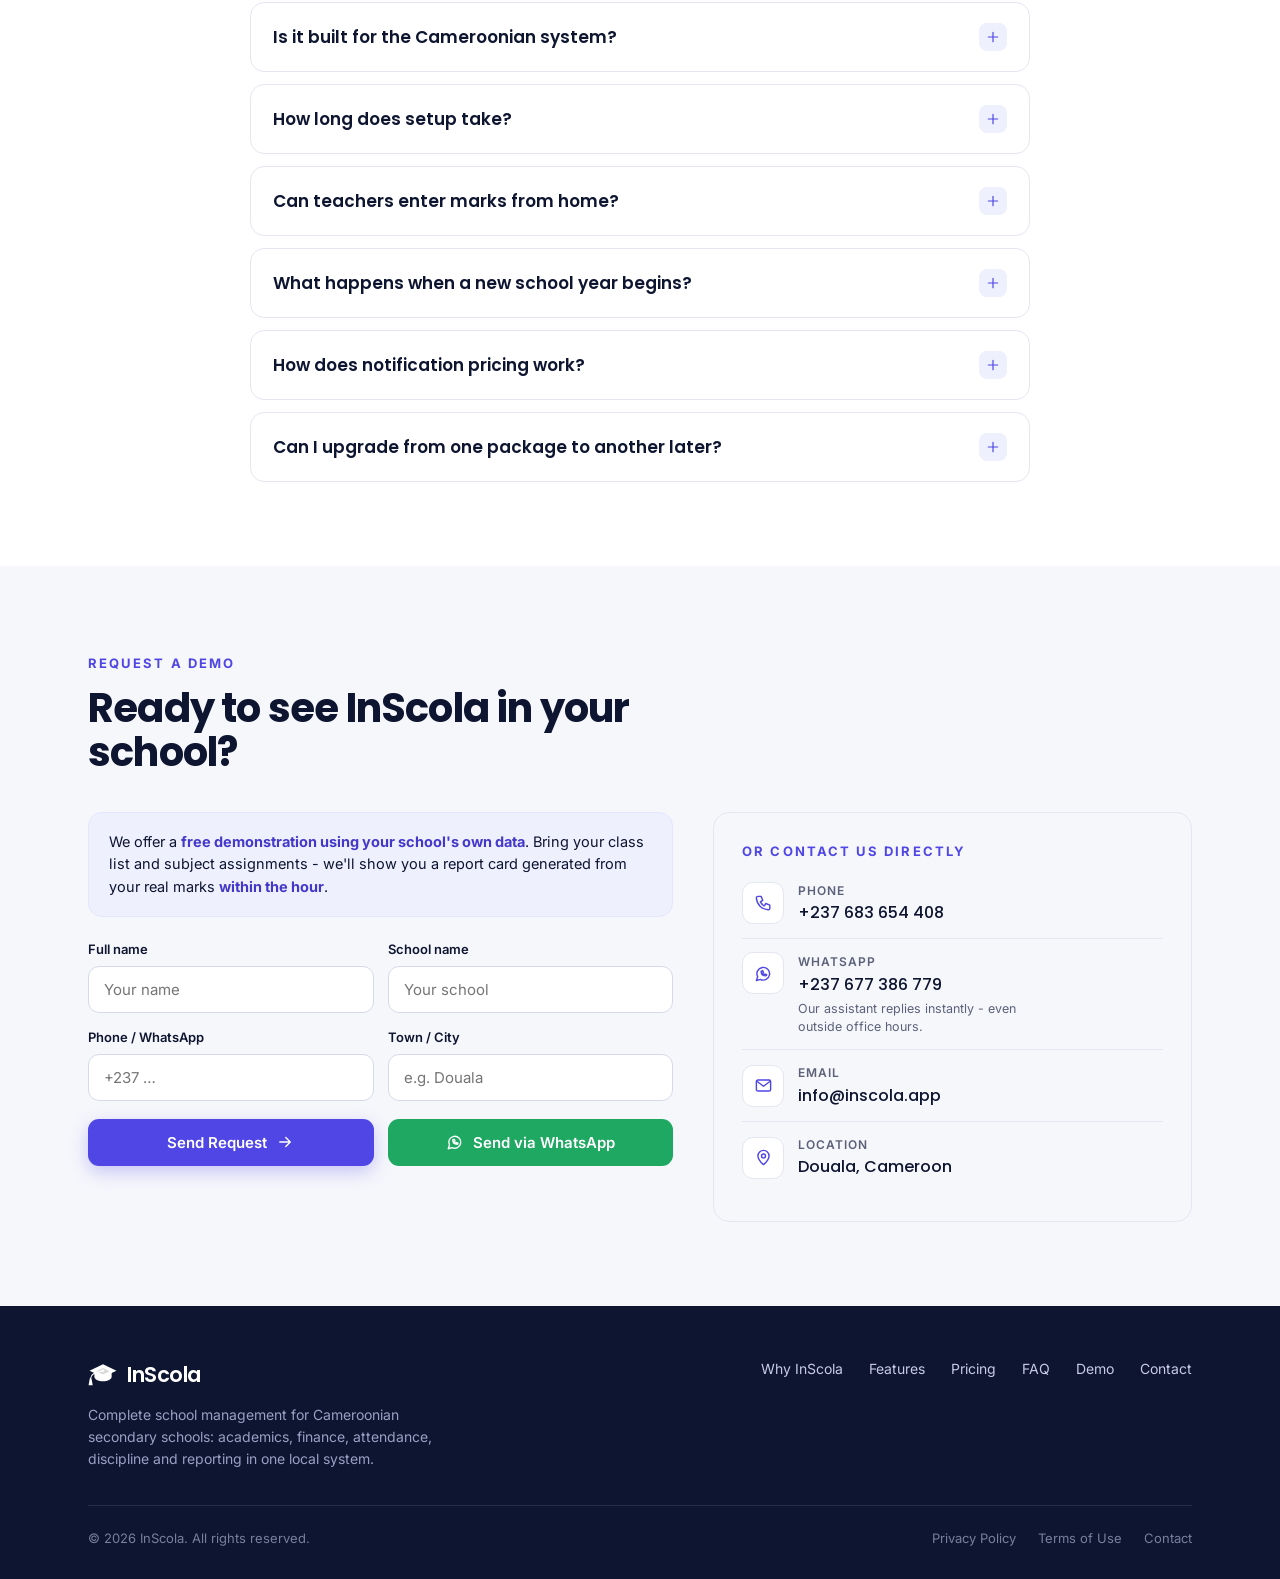
==== commit 8c029e00: "updated sms pricing" ====
--- a/index.html
+++ b/index.html
@@ -333,7 +333,7 @@
           <span class="addon-ic"><svg><use href="#i-phone"></use></svg></span>
           <div>
             <div class="addon-name" data-i18n="addon.2.name">SMS notifications</div>
-            <div class="addon-price" data-i18n="addon.2.price">50 XAF per SMS · pay as you go.</div>
+            <div class="addon-price" data-i18n="addon.2.price">20 XAF per SMS · pay as you go.</div>
             <div class="addon-desc" data-i18n="addon.2.desc">Payment, absence &amp; result alerts.</div>
           </div>
         </div>
@@ -586,7 +586,7 @@
     'hero.cta_demo': 'Request a Demo', 'hero.cta_watch': 'Watch 3-min Demo', 'hero.cta_dl': 'Capabilities Document',
     'prob': 'Most schools manage marks in one place, fees in another, and attendance on paper. <em>InScola brings the school workflow into one connected system</em> that runs on your own server.',
     'ben.eyebrow': 'Why schools switch', 'ben.h2': 'Three reasons principals say yes.',
-    'ben.1.h3': 'Built for the work Cameroon schools actually do.',
+    'ben.1.h3': 'Conçu pour le travail réel des écoles camerounaises.',
     'ben.1.p': 'Mock results computed into GCE letter grades from marks already in the system. O-Level & A-Level transcripts pulled from years of academic history. Report cards generated in seconds - averages, rankings, conduct and council decisions filled in automatically.',
     'ben.2.h3': 'One system, where everything talks.',
     'ben.2.p': 'Marks, attendance, fees and payroll use the same student records. Attendance can feed conduct on the report card, and outstanding balances can follow the student into the new year without re-entering the same details.',
@@ -711,7 +711,7 @@
     'hero.cta_demo': 'Demander une Démo', 'hero.cta_watch': 'Voir la Démo (3 min)', 'hero.cta_dl': 'Document de Capacités',
     'prob': 'La plupart des écoles gèrent les notes à un endroit, les frais ailleurs, et les présences sur papier. <em>InScola réunit tout en un seul système</em> - sur un serveur que vous possédez, dans un bâtiment que vous contrôlez.',
     'ben.eyebrow': 'Pourquoi les écoles changent', 'ben.h2': 'Trois raisons pour lesquelles les directeurs disent oui.',
-    'ben.1.h3': 'Built for the work Cameroon schools actually do.',
+    'ben.1.h3': 'Conçu pour le travail réel des écoles camerounaises.',
     'ben.1.p': 'Résultats d’épreuves calculés en notes GCE à partir des notes déjà dans le système. Relevés O-Level et A-Level issus de l’historique académique. Bulletins générés en quelques secondes - moyennes, classements, conduite et décisions de conseil remplis automatiquement.',
     'ben.2.h3': 'Un seul système, où tout communique.',
     'ben.2.p': 'Les notes, les présences, les frais et la paie s’alimentent automatiquement. Les présences deviennent la conduite sur le bulletin ; un solde suit l’élève dans la nouvelle année. Rien n’est re-saisi, rien n’est désynchronisé.',
